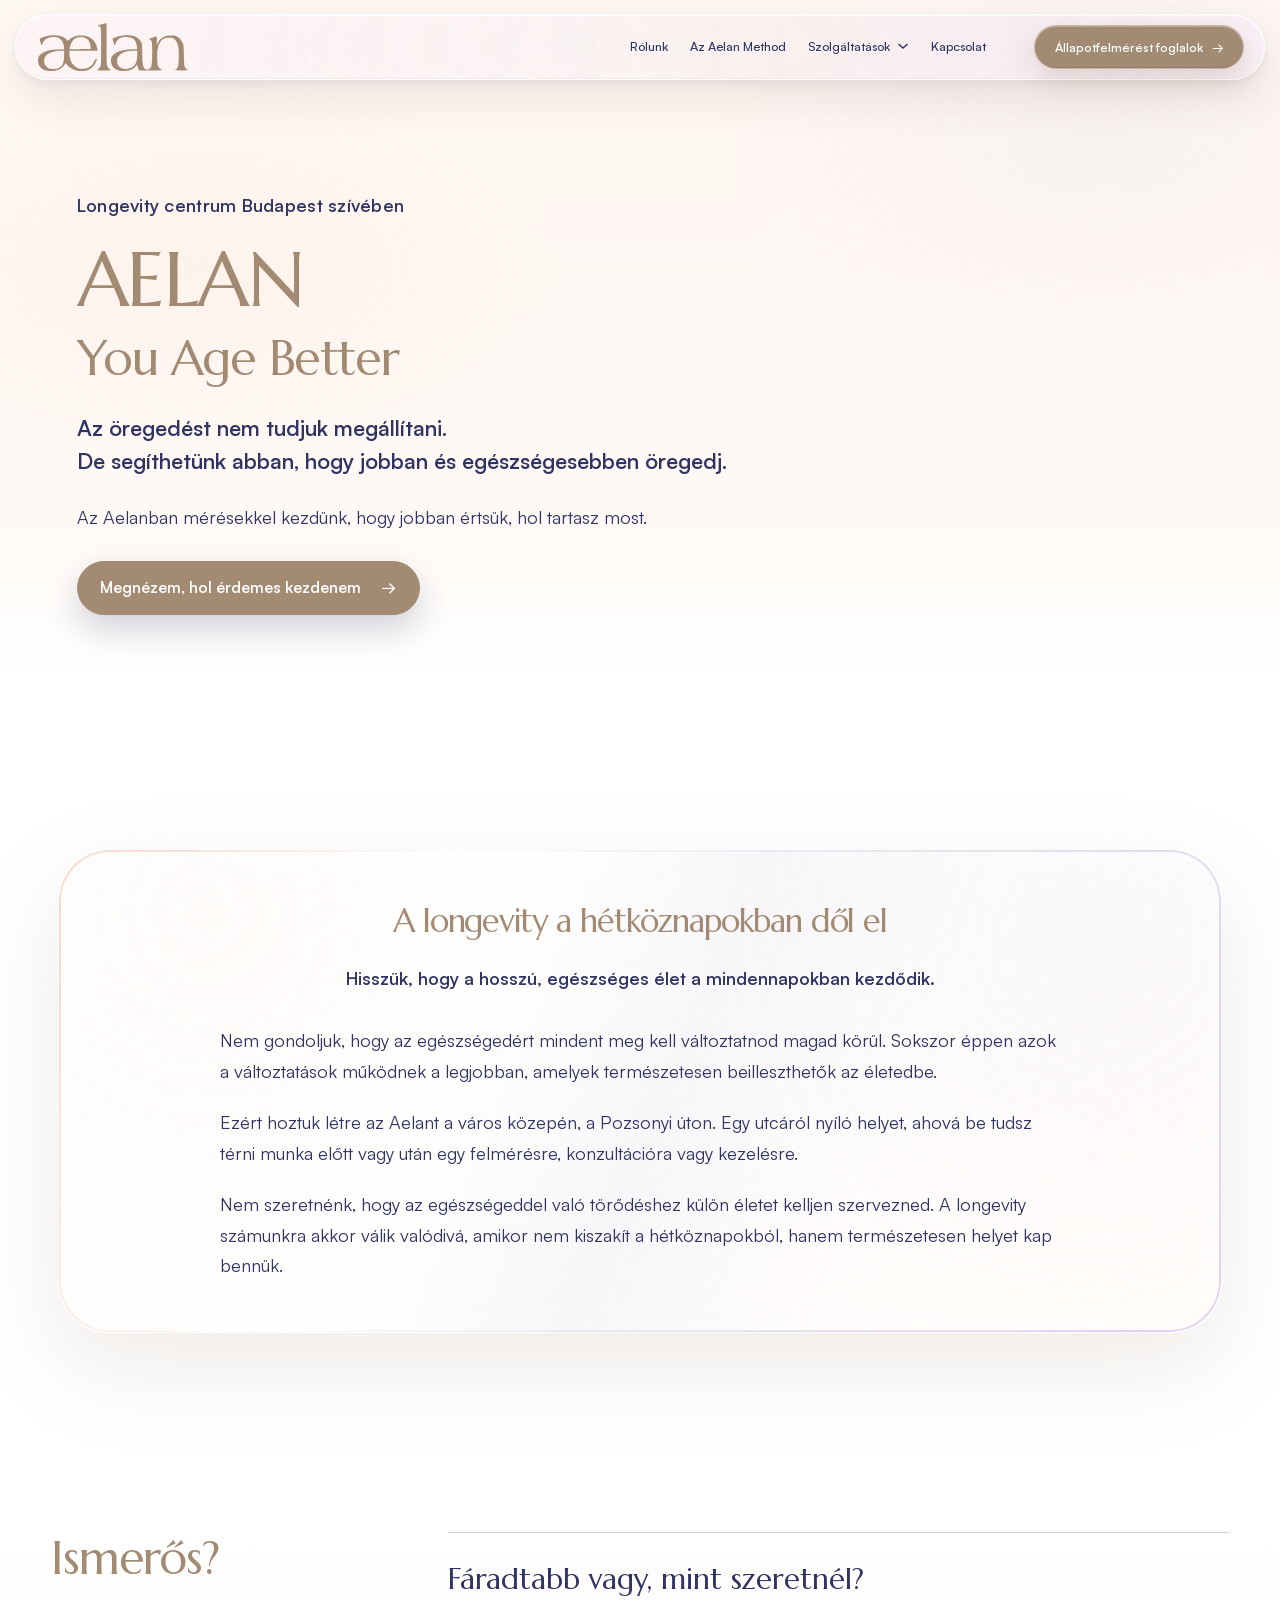
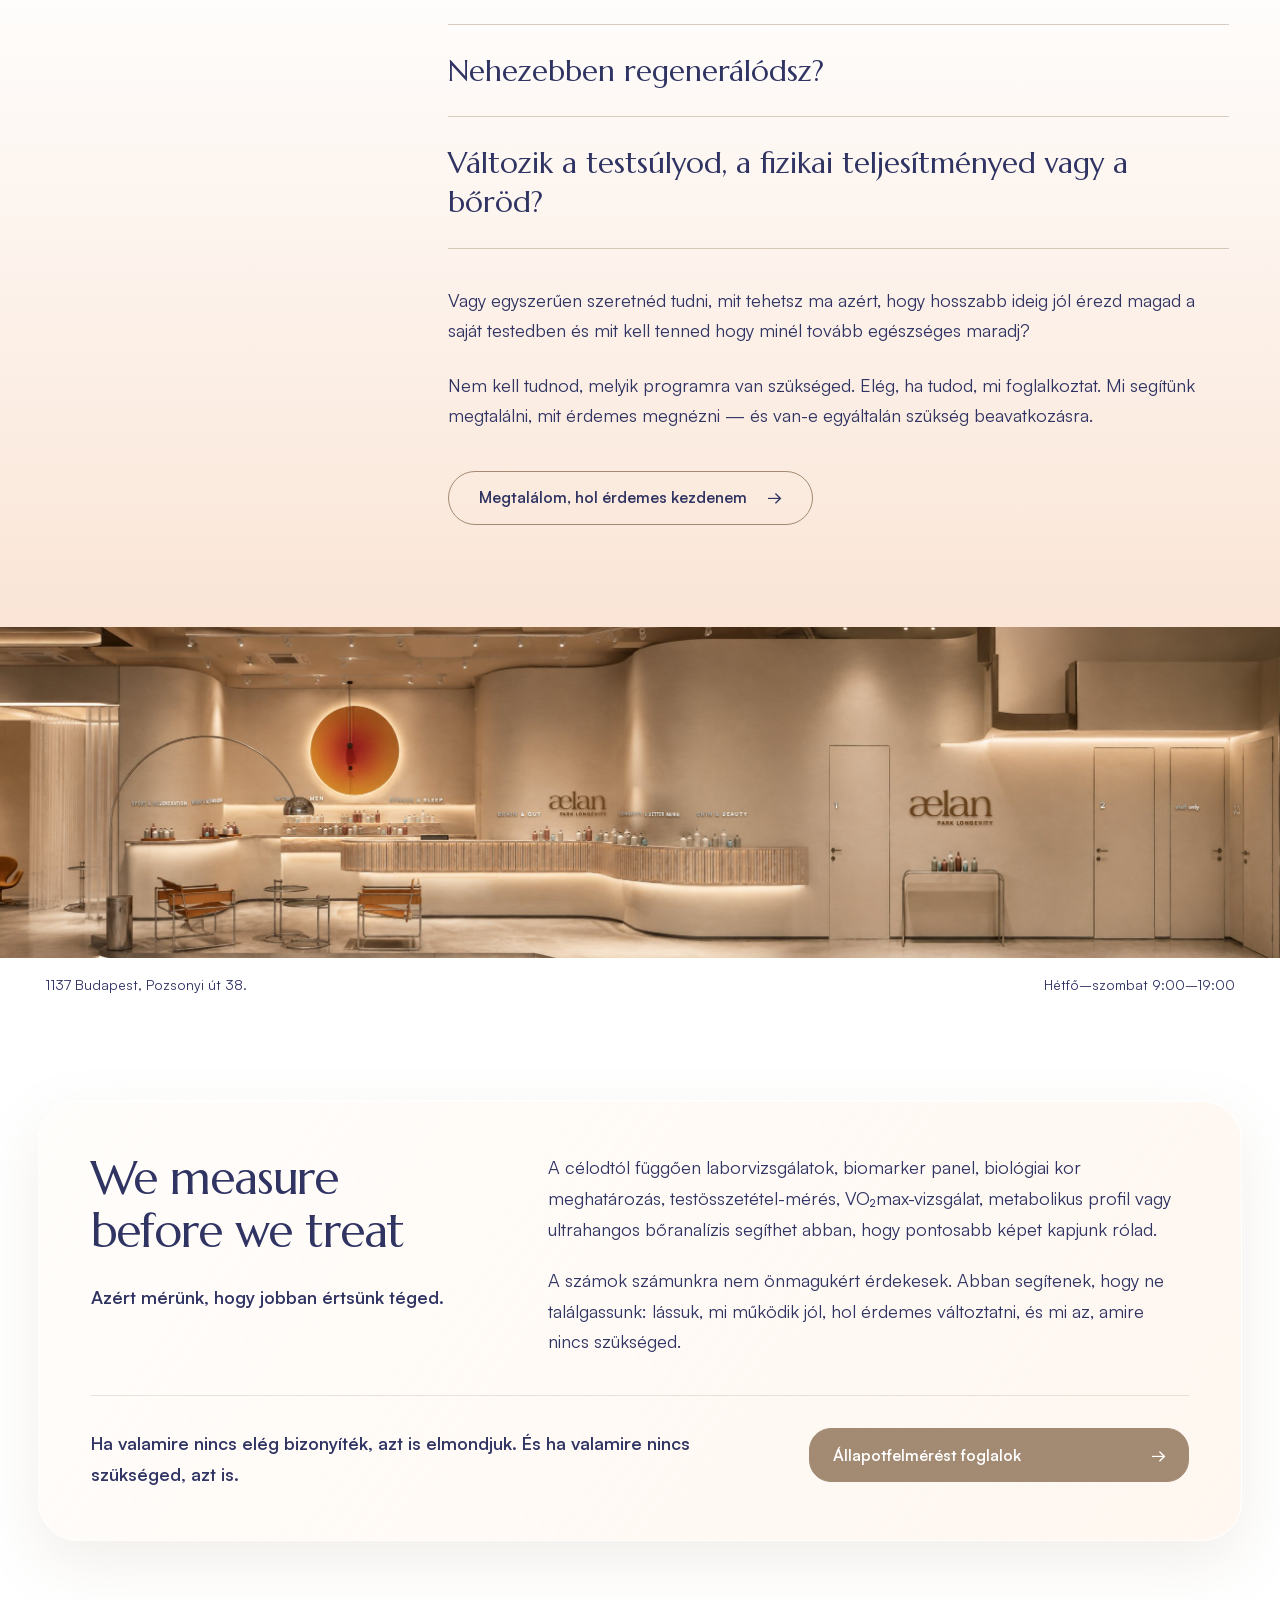
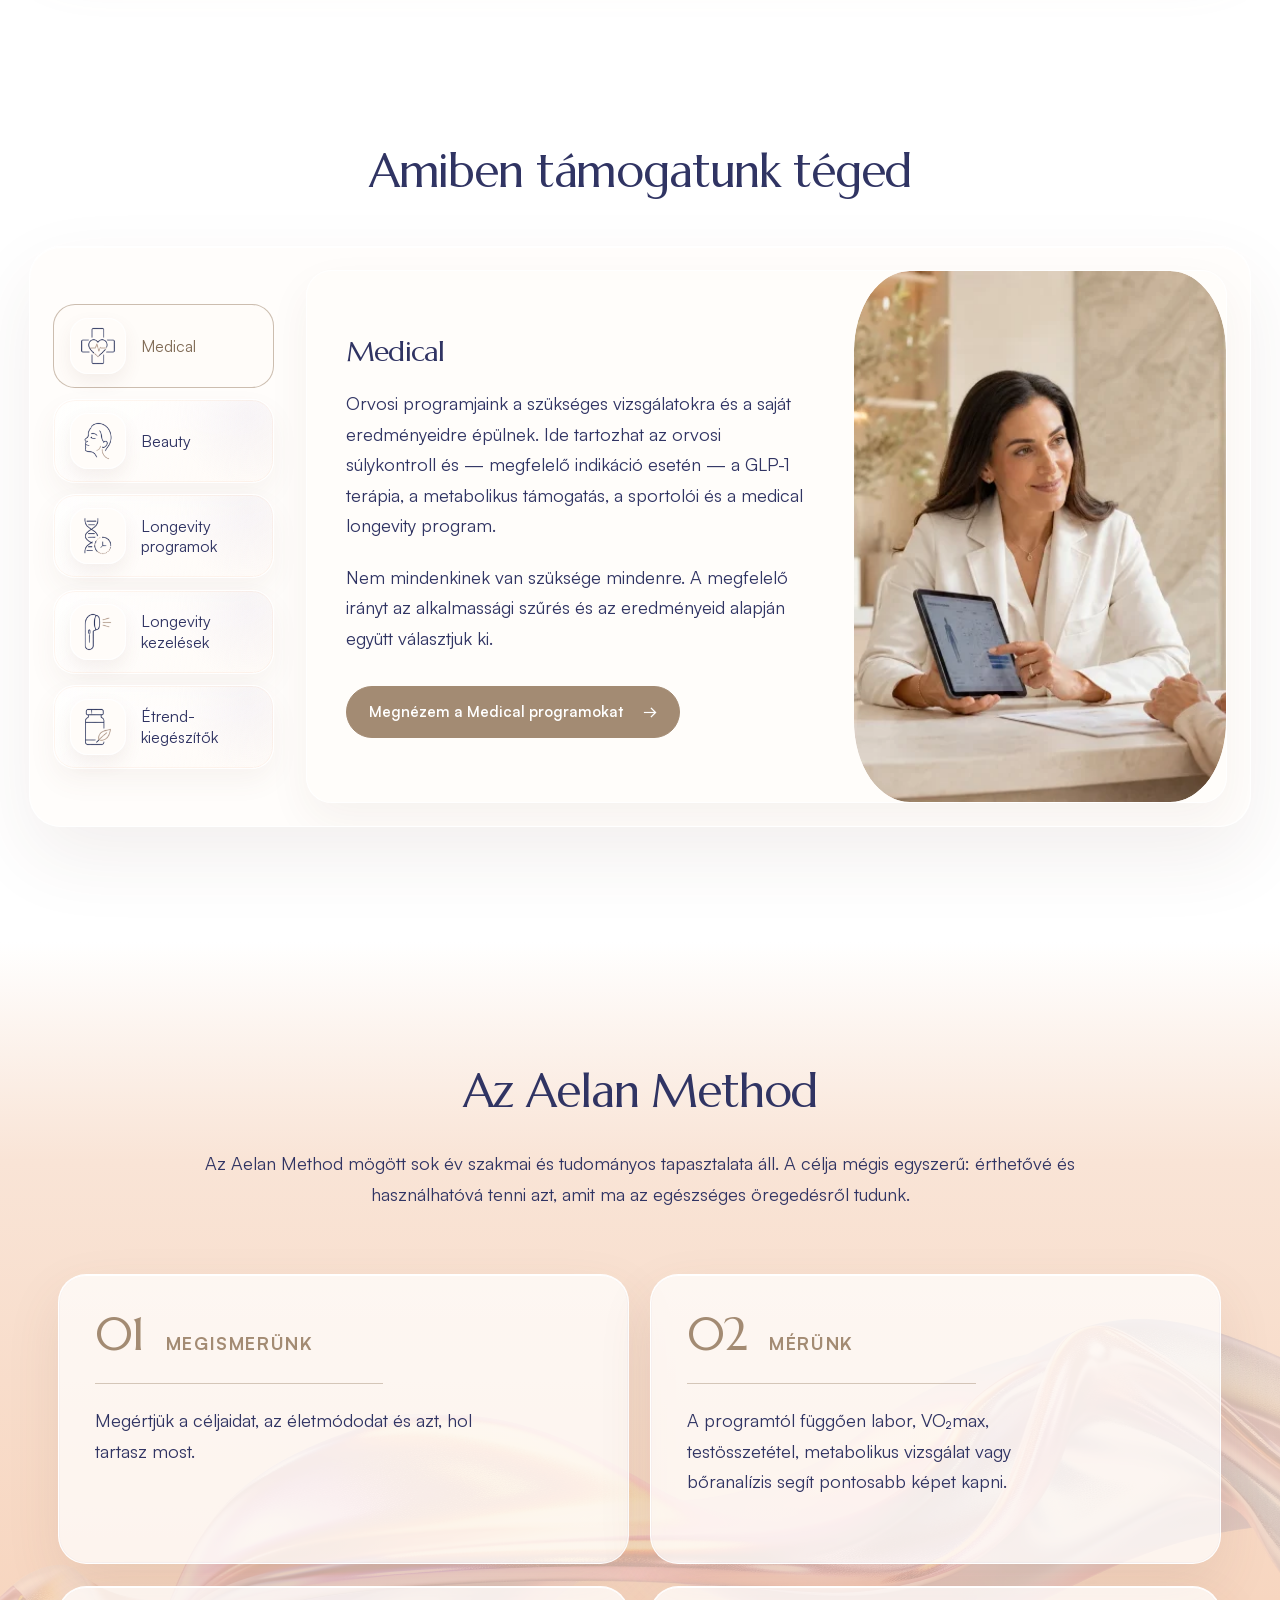
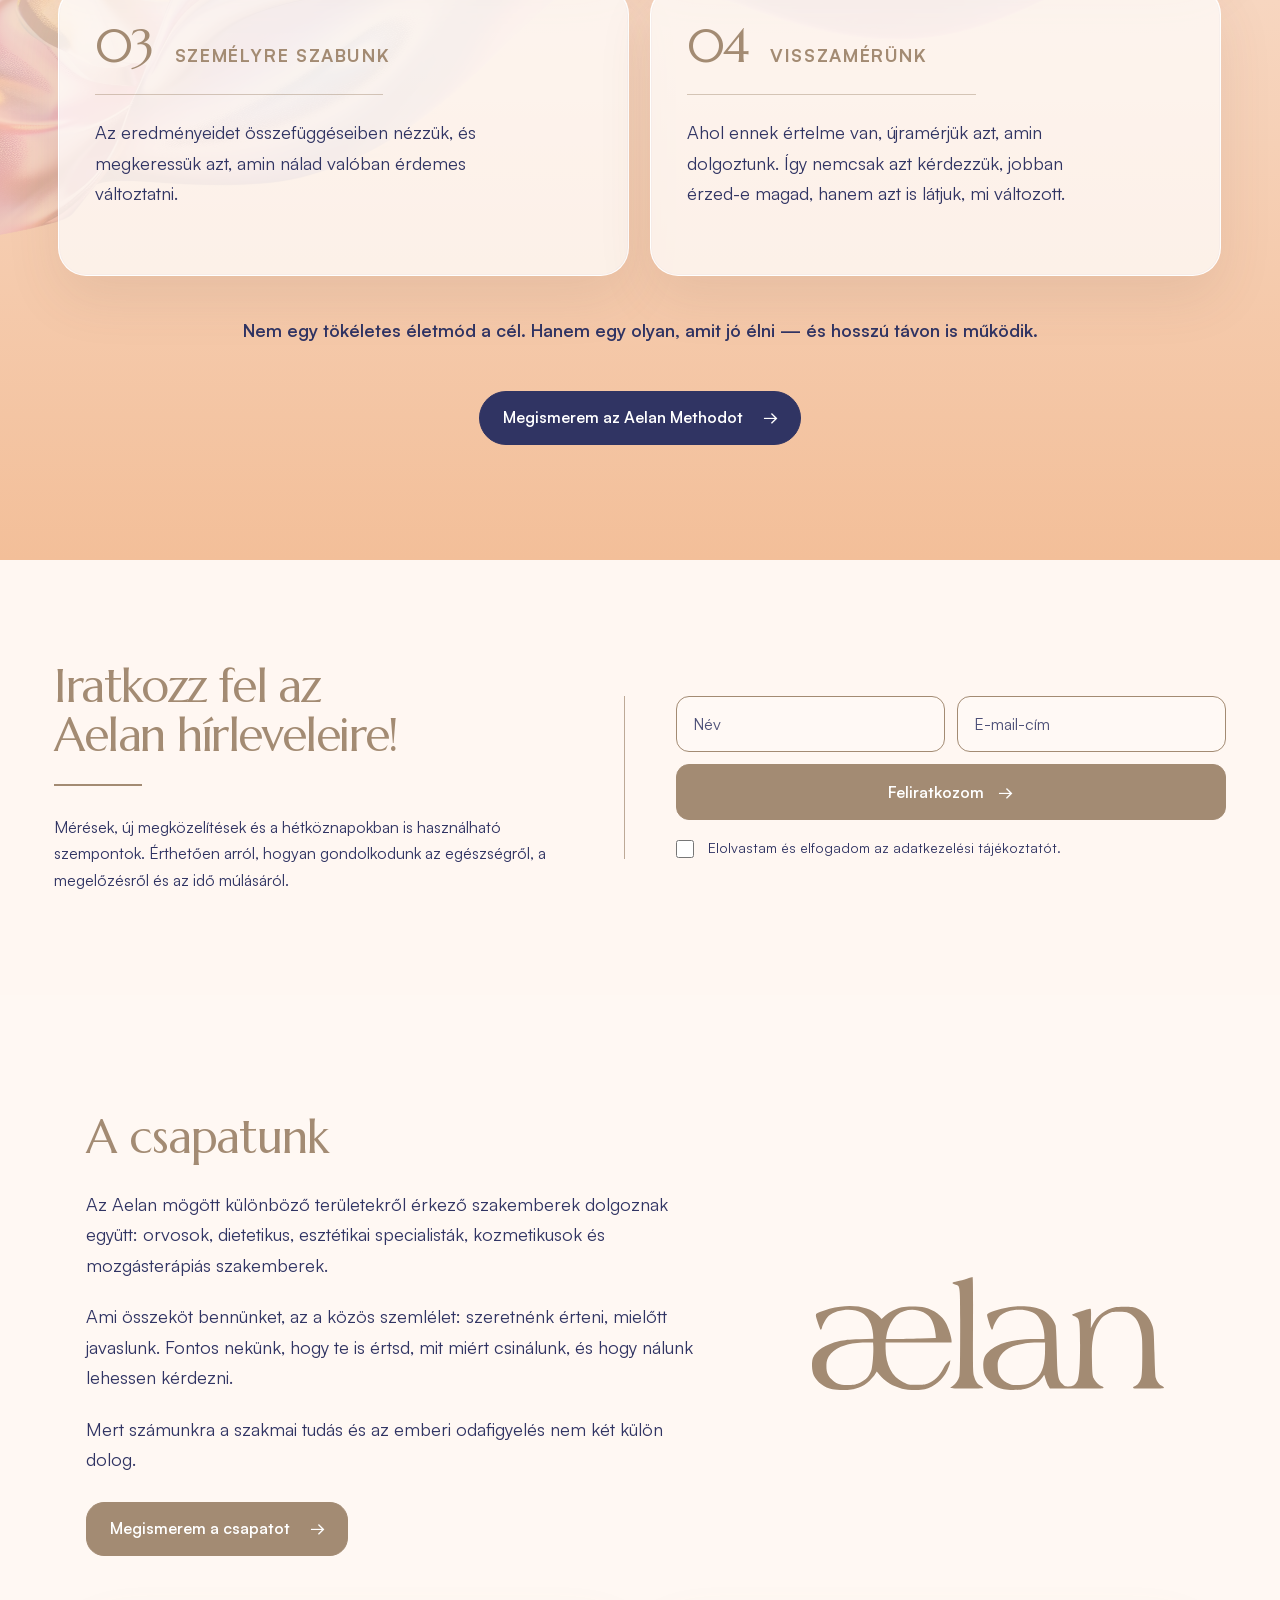
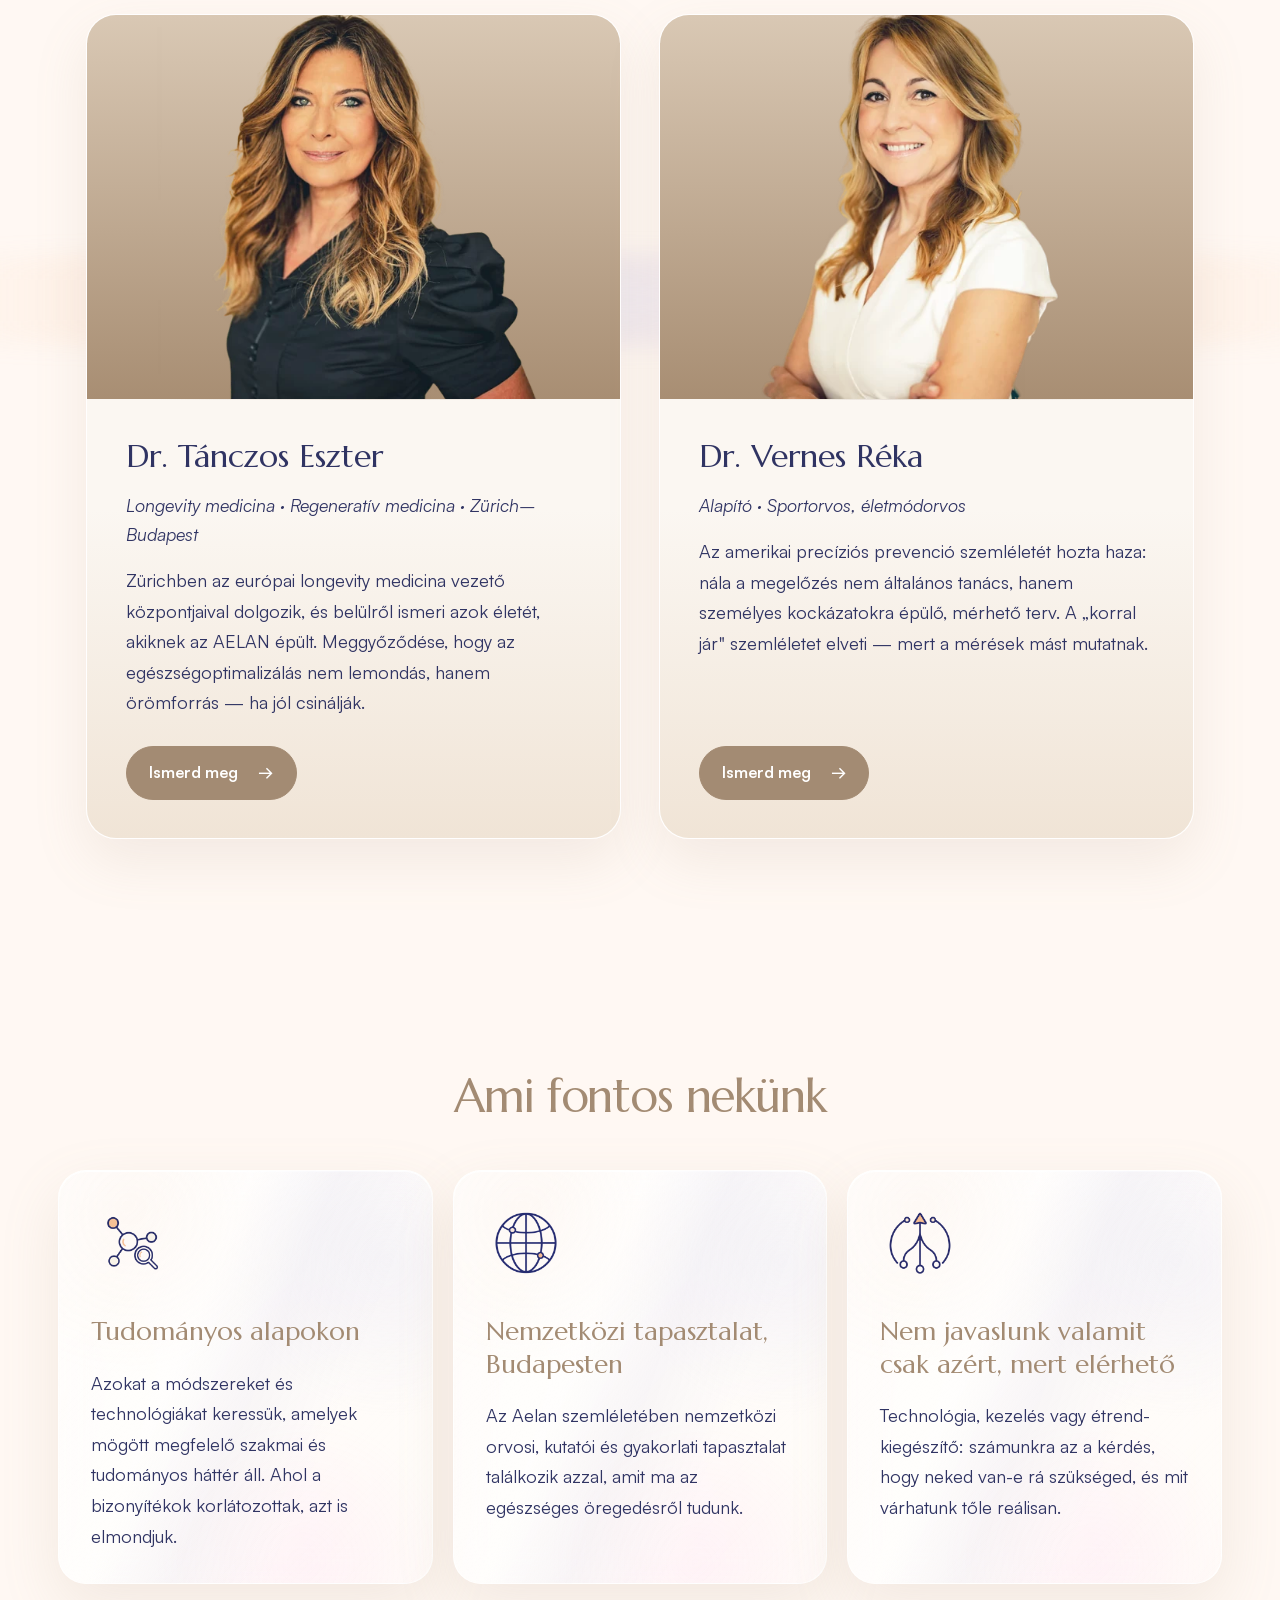
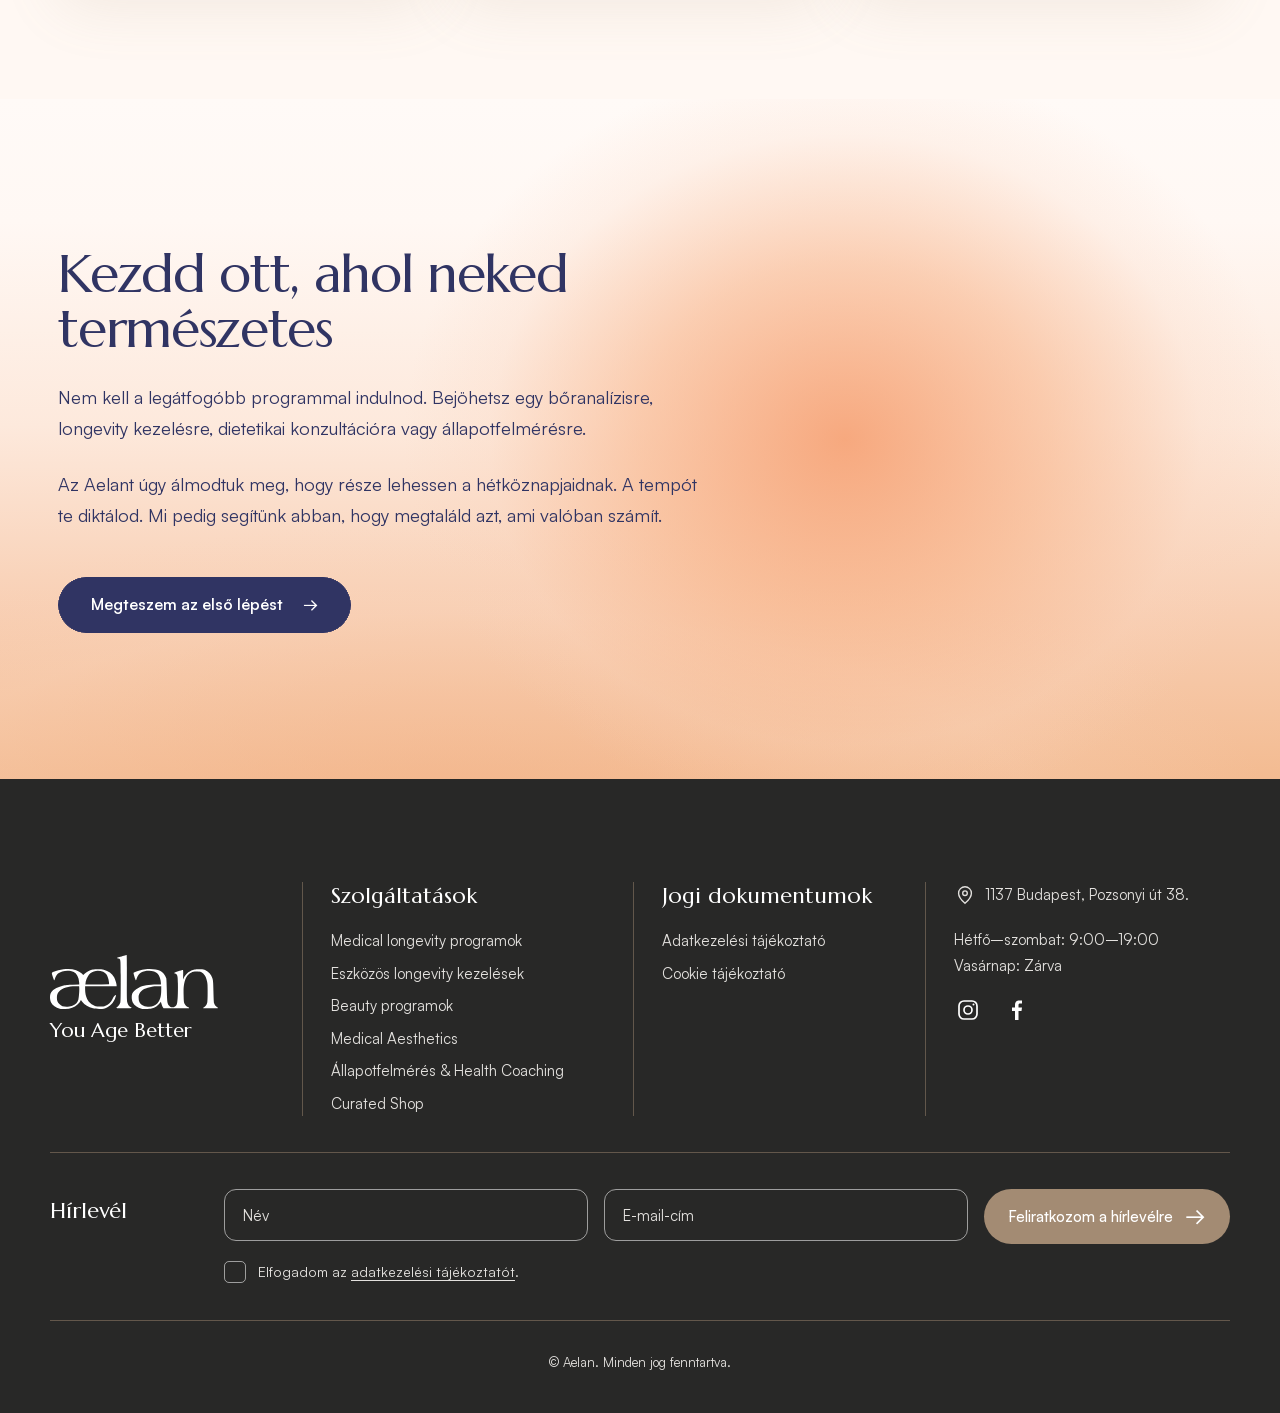
==== snapshot/index.html @ 11adf60e "Refresh Aelan footer with charcoal layout and peach link states" ====
<!doctype html>
<html lang="hu">
<head>
    <meta charset="UTF-8">
    <meta name="viewport" content="width=device-width, initial-scale=1">
    <meta name="viewport" content="width=device-width, initial-scale=1" />
<link rel='preload' href='/snapshot/wp-content/themes/aelan/assets/fonts/Satoshi-Variable.woff2' as='font' type='font/woff2' crossorigin='anonymous' />
<link rel='preload' href='/snapshot/wp-content/themes/aelan/assets/fonts/Marcellus-Regular.woff2' as='font' type='font/woff2' crossorigin='anonymous' />
<meta name='robots' content='noindex, follow' />

	<!-- This site is optimized with the Yoast SEO plugin v28.2 - https://yoast.com/product/yoast-seo-wordpress/ -->
	<link rel="canonical" href="/snapshot/" />
	<meta property="og:locale" content="hu_HU" />
	<meta property="og:type" content="website" />
	<meta property="og:title" content="Főoldal – Elementor összehasonlítás - Aelan Health" />
	<meta property="og:url" content="/snapshot/" />
	<meta property="og:site_name" content="Aelan Health" />
	<meta property="article:modified_time" content="2026-09-16T20:24:29+00:00" />
	<meta name="twitter:card" content="summary_large_image" />
	<script type="application/ld+json" class="yoast-schema-graph">{"@context":"https:\/\/schema.org","@graph":[{"@type":"WebPage","@id":"/snapshot\/","url":"/snapshot\/","name":"Főoldal – Elementor összehasonlítás - Aelan Health","isPartOf":{"@id":"/snapshot\/#website"},"about":{"@id":"/snapshot\/#organization"},"datePublished":"2026-09-02T10:46:54+00:00","dateModified":"2026-09-16T20:24:29+00:00","breadcrumb":{"@id":"/snapshot\/#breadcrumb"},"inLanguage":"hu","potentialAction":[{"@type":"ReadAction","target":["/snapshot\/"]}]},{"@type":"BreadcrumbList","@id":"/snapshot\/#breadcrumb","itemListElement":[{"@type":"ListItem","position":1,"name":"Home"}]},{"@type":"WebSite","@id":"/snapshot\/#website","url":"/snapshot\/","name":"Aelan Health","description":"Személyre szabott wellbeing és longevity","publisher":{"@id":"/snapshot\/#organization"},"potentialAction":[{"@type":"SearchAction","target":{"@type":"EntryPoint","urlTemplate":"/snapshot\/?s={search_term_string}"},"query-input":{"@type":"PropertyValueSpecification","valueRequired":true,"valueName":"search_term_string"}}],"inLanguage":"hu"},{"@type":"Organization","@id":"/snapshot\/#organization","name":"Aelan Health","url":"/snapshot\/","logo":{"@type":"ImageObject","inLanguage":"hu","@id":"/snapshot\/#\/schema\/logo\/image\/","url":"/snapshot\/wp-content\/uploads\/2026\/08\/aelan-logo-source.png","contentUrl":"/snapshot\/wp-content\/uploads\/2026\/08\/aelan-logo-source.png","width":512,"height":164,"caption":"Aelan Health"},"image":{"@id":"/snapshot\/#\/schema\/logo\/image\/"}}]}</script>
	<!-- / Yoast SEO plugin. -->


<title>Főoldal – Elementor összehasonlítás - Aelan Health</title>




<style id="wp-img-auto-sizes-contain-inline-css">
img:is([sizes=auto i],[sizes^="auto," i]){contain-intrinsic-size:3000px 1500px}
/*# sourceURL=wp-img-auto-sizes-contain-inline-css */
</style>
<style id="wp-emoji-styles-inline-css">

	img.wp-smiley, img.emoji {
		display: inline !important;
		border: none !important;
		box-shadow: none !important;
		height: 1em !important;
		width: 1em !important;
		margin: 0 0.07em !important;
		vertical-align: -0.1em !important;
		background: none !important;
		padding: 0 !important;
	}
/*# sourceURL=wp-emoji-styles-inline-css */
</style>
<style id="wp-block-library-inline-css">
:root{--wp-block-synced-color:#7a00df;--wp-block-synced-color--rgb:122,0,223;--wp-bound-block-color:var(--wp-block-synced-color);--wp-editor-canvas-background:#ddd;--wp-admin-theme-color:#007cba;--wp-admin-theme-color--rgb:0,124,186;--wp-admin-theme-color-darker-10:#006ba1;--wp-admin-theme-color-darker-10--rgb:0,107,160.5;--wp-admin-theme-color-darker-20:#005a87;--wp-admin-theme-color-darker-20--rgb:0,90,135;--wp-admin-border-width-focus:2px}@media (min-resolution:192dpi){:root{--wp-admin-border-width-focus:1.5px}}.wp-element-button{cursor:pointer}:root .has-very-light-gray-background-color{background-color:#eee}:root .has-very-dark-gray-background-color{background-color:#313131}:root .has-very-light-gray-color{color:#eee}:root .has-very-dark-gray-color{color:#313131}:root .has-vivid-green-cyan-to-vivid-cyan-blue-gradient-background{background:linear-gradient(135deg,#00d084,#0693e3)}:root .has-purple-crush-gradient-background{background:linear-gradient(135deg,#34e2e4,#4721fb 50%,#ab1dfe)}:root .has-hazy-dawn-gradient-background{background:linear-gradient(135deg,#faaca8,#dad0ec)}:root .has-subdued-olive-gradient-background{background:linear-gradient(135deg,#fafae1,#67a671)}:root .has-atomic-cream-gradient-background{background:linear-gradient(135deg,#fdd79a,#004a59)}:root .has-nightshade-gradient-background{background:linear-gradient(135deg,#330968,#31cdcf)}:root .has-midnight-gradient-background{background:linear-gradient(135deg,#020381,#2874fc)}:root{--wp--preset--font-size--normal:16px;--wp--preset--font-size--huge:42px}.has-regular-font-size{font-size:1em}.has-larger-font-size{font-size:2.625em}.has-normal-font-size{font-size:var(--wp--preset--font-size--normal)}.has-huge-font-size{font-size:var(--wp--preset--font-size--huge)}:root .has-text-align-center{text-align:center}:root .has-text-align-left{text-align:left}:root .has-text-align-right{text-align:right}.has-fit-text{white-space:nowrap!important}#end-resizable-editor-section{display:none}.aligncenter{clear:both}.items-justified-left{justify-content:flex-start}.items-justified-center{justify-content:center}.items-justified-right{justify-content:flex-end}.items-justified-space-between{justify-content:space-between}.screen-reader-text{word-wrap:normal!important;border:0;clip-path:inset(50%);height:1px;margin:-1px;overflow:hidden;padding:0;position:absolute;width:1px;word-break:normal!important}.screen-reader-text:focus{background-color:#ddd;clip-path:none;color:#444;display:block;font-size:1em;height:auto;left:5px;line-height:normal;padding:15px 23px 14px;text-decoration:none;top:5px;width:auto;z-index:100000}html :where(.has-border-color){border-style:solid}html :where([style^=border-color],[style*=";border-color"],[style*="; border-color"]){border-style:solid}html :where([style^=border-top-color],[style*=";border-top-color"],[style*="; border-top-color"]){border-top-style:solid}html :where([style^=border-right-color],[style*=";border-right-color"],[style*="; border-right-color"]){border-right-style:solid}html :where([style^=border-bottom-color],[style*=";border-bottom-color"],[style*="; border-bottom-color"]){border-bottom-style:solid}html :where([style^=border-left-color],[style*=";border-left-color"],[style*="; border-left-color"]){border-left-style:solid}html :where([style^=border-width],[style*=";border-width"],[style*="; border-width"]){border-style:solid}html :where([style^=border-top-width],[style*=";border-top-width"],[style*="; border-top-width"]){border-top-style:solid}html :where([style^=border-right-width],[style*=";border-right-width"],[style*="; border-right-width"]){border-right-style:solid}html :where([style^=border-bottom-width],[style*=";border-bottom-width"],[style*="; border-bottom-width"]){border-bottom-style:solid}html :where([style^=border-left-width],[style*=";border-left-width"],[style*="; border-left-width"]){border-left-style:solid}html :where(img[class*=wp-image-]){height:auto;max-width:100%}:where(figure){margin:0 0 1em}html :where(.is-position-sticky){--wp-admin--admin-bar--position-offset:var(--wp-admin--admin-bar--height,0px)}@media screen and (max-width:600px){html :where(.is-position-sticky){--wp-admin--admin-bar--position-offset:0px}}
/*# sourceURL=/wp-includes/css/dist/block-library/common.min.css */
</style>
<style id="global-styles-inline-css">
:root{--wp--preset--aspect-ratio--square: 1;--wp--preset--aspect-ratio--4-3: 4/3;--wp--preset--aspect-ratio--3-4: 3/4;--wp--preset--aspect-ratio--3-2: 3/2;--wp--preset--aspect-ratio--2-3: 2/3;--wp--preset--aspect-ratio--16-9: 16/9;--wp--preset--aspect-ratio--9-16: 9/16;--wp--preset--color--black: #000000;--wp--preset--color--cyan-bluish-gray: #abb8c3;--wp--preset--color--white: #FFFFFF;--wp--preset--color--pale-pink: #f78da7;--wp--preset--color--vivid-red: #cf2e2e;--wp--preset--color--luminous-vivid-orange: #ff6900;--wp--preset--color--luminous-vivid-amber: #fcb900;--wp--preset--color--light-green-cyan: #7bdcb5;--wp--preset--color--vivid-green-cyan: #00d084;--wp--preset--color--pale-cyan-blue: #8ed1fc;--wp--preset--color--vivid-cyan-blue: #0693e3;--wp--preset--color--vivid-purple: #9b51e0;--wp--preset--color--navy: #303463;--wp--preset--color--taupe: #A38B73;--wp--preset--color--cream: #FFF8F3;--wp--preset--color--soft-peach: #FFF7F0;--wp--preset--color--warm-white: #FFFCF9;--wp--preset--color--peach: #F3BF99;--wp--preset--color--coral: #F3A377;--wp--preset--color--lavender: #C6C0E0;--wp--preset--color--pink: #FDA3DD;--wp--preset--color--violet: #5309CC;--wp--preset--gradient--vivid-cyan-blue-to-vivid-purple: linear-gradient(135deg,rgb(6,147,227) 0%,rgb(155,81,224) 100%);--wp--preset--gradient--light-green-cyan-to-vivid-green-cyan: linear-gradient(135deg,rgb(122,220,180) 0%,rgb(0,208,130) 100%);--wp--preset--gradient--luminous-vivid-amber-to-luminous-vivid-orange: linear-gradient(135deg,rgb(252,185,0) 0%,rgb(255,105,0) 100%);--wp--preset--gradient--luminous-vivid-orange-to-vivid-red: linear-gradient(135deg,rgb(255,105,0) 0%,rgb(207,46,46) 100%);--wp--preset--gradient--very-light-gray-to-cyan-bluish-gray: linear-gradient(135deg,rgb(238,238,238) 0%,rgb(169,184,195) 100%);--wp--preset--gradient--cool-to-warm-spectrum: linear-gradient(135deg,rgb(74,234,220) 0%,rgb(151,120,209) 20%,rgb(207,42,186) 40%,rgb(238,44,130) 60%,rgb(251,105,98) 80%,rgb(254,248,76) 100%);--wp--preset--gradient--blush-light-purple: linear-gradient(135deg,rgb(255,206,236) 0%,rgb(152,150,240) 100%);--wp--preset--gradient--blush-bordeaux: linear-gradient(135deg,rgb(254,205,165) 0%,rgb(254,45,45) 50%,rgb(107,0,62) 100%);--wp--preset--gradient--luminous-dusk: linear-gradient(135deg,rgb(255,203,112) 0%,rgb(199,81,192) 50%,rgb(65,88,208) 100%);--wp--preset--gradient--pale-ocean: linear-gradient(135deg,rgb(255,245,203) 0%,rgb(182,227,212) 50%,rgb(51,167,181) 100%);--wp--preset--gradient--electric-grass: linear-gradient(135deg,rgb(202,248,128) 0%,rgb(113,206,126) 100%);--wp--preset--gradient--midnight: linear-gradient(135deg,rgb(2,3,129) 0%,rgb(40,116,252) 100%);--wp--preset--gradient--pearl: linear-gradient(135deg, rgba(243,191,153,.42) 0%, rgba(255,255,255,.72) 32%, rgba(198,192,224,.40) 61%, rgba(253,163,221,.24) 100%);--wp--preset--font-size--small: 0.875rem;--wp--preset--font-size--medium: clamp(14px, 0.875rem + ((1vw - 3.2px) * 0.652), 20px);--wp--preset--font-size--large: clamp(22.041px, 1.378rem + ((1vw - 3.2px) * 1.517), 36px);--wp--preset--font-size--x-large: clamp(25.014px, 1.563rem + ((1vw - 3.2px) * 1.846), 42px);--wp--preset--font-size--body: clamp(0.875rem, 0.875rem + ((1vw - 0.2rem) * 0.217), 1rem);--wp--preset--font-size--lead: clamp(1.05rem, 1.4vw, 1.25rem);--wp--preset--font-size--h-3: clamp(1.5rem, 2.4vw, 2.15rem);--wp--preset--font-size--h-2: clamp(2.25rem, 5vw, 4.75rem);--wp--preset--font-size--display: clamp(3rem, 7vw, 7rem);--wp--preset--font-family--satoshi: Satoshi, -apple-system, BlinkMacSystemFont, 'Segoe UI', sans-serif;--wp--preset--font-family--marcellus: Marcellus, Georgia, serif;--wp--preset--spacing--20: 0.44rem;--wp--preset--spacing--30: 0.67rem;--wp--preset--spacing--40: 1rem;--wp--preset--spacing--50: 1.5rem;--wp--preset--spacing--60: 2.25rem;--wp--preset--spacing--70: 3.38rem;--wp--preset--spacing--80: 5.06rem;--wp--preset--spacing--2-xs: 0.5rem;--wp--preset--spacing--xs: 0.75rem;--wp--preset--spacing--sm: 1rem;--wp--preset--spacing--md: 1.5rem;--wp--preset--spacing--lg: clamp(2rem, 4vw, 4rem);--wp--preset--spacing--xl: clamp(4rem, 8vw, 8rem);--wp--preset--shadow--natural: 6px 6px 9px rgba(0, 0, 0, 0.2);--wp--preset--shadow--deep: 12px 12px 50px rgba(0, 0, 0, 0.4);--wp--preset--shadow--sharp: 6px 6px 0px rgba(0, 0, 0, 0.2);--wp--preset--shadow--outlined: 6px 6px 0px -3px rgb(255, 255, 255), 6px 6px rgb(0, 0, 0);--wp--preset--shadow--crisp: 6px 6px 0px rgb(0, 0, 0);--wp--preset--shadow--soft: 0 18px 50px rgba(48,52,99,.10);--wp--preset--shadow--pearl: 0 22px 60px rgba(163,139,115,.14), inset 0 1px 0 rgba(255,255,255,.9);--wp--custom--aelan--radius-small: 16px;--wp--custom--aelan--radius-medium: 28px;--wp--custom--aelan--radius-large: 40px;--wp--custom--aelan--transition: 220ms cubic-bezier(.2,.8,.2,1);}.wp-block-button{--wp--preset--dimension--25: 25%;--wp--preset--dimension--50: 50%;--wp--preset--dimension--75: 75%;--wp--preset--dimension--100: 100%;}:root { --wp--style--global--content-size: 760px;--wp--style--global--wide-size: 1240px; }:where(body) { margin: 0; }.wp-site-blocks { padding-top: var(--wp--style--root--padding-top); padding-bottom: var(--wp--style--root--padding-bottom); }.has-global-padding { padding-right: var(--wp--style--root--padding-right); padding-left: var(--wp--style--root--padding-left); }.has-global-padding > .alignfull { margin-right: calc(var(--wp--style--root--padding-right) * -1); margin-left: calc(var(--wp--style--root--padding-left) * -1); }.has-global-padding :where(:not(.alignfull.is-layout-flow) > .has-global-padding:not(.wp-block-block, .alignfull)) { padding-right: 0; padding-left: 0; }.has-global-padding :where(:not(.alignfull.is-layout-flow) > .has-global-padding:not(.wp-block-block, .alignfull)) > .alignfull { margin-left: 0; margin-right: 0; }.wp-site-blocks > .alignleft { float: left; margin-right: 2em; }.wp-site-blocks > .alignright { float: right; margin-left: 2em; }.wp-site-blocks > .aligncenter { justify-content: center; margin-left: auto; margin-right: auto; }:where(.is-layout-flex){gap: 0.5em;}:where(.is-layout-grid){gap: 0.5em;}.is-layout-flow > .alignleft{float: left;margin-inline-start: 0;margin-inline-end: 2em;}.is-layout-flow > .alignright{float: right;margin-inline-start: 2em;margin-inline-end: 0;}.is-layout-flow > .aligncenter{margin-left: auto !important;margin-right: auto !important;}.is-layout-constrained > .alignleft{float: left;margin-inline-start: 0;margin-inline-end: 2em;}.is-layout-constrained > .alignright{float: right;margin-inline-start: 2em;margin-inline-end: 0;}.is-layout-constrained > .aligncenter{margin-left: auto !important;margin-right: auto !important;}.is-layout-constrained > :where(:not(.alignleft):not(.alignright):not(.alignfull)){max-width: var(--wp--style--global--content-size);margin-left: auto !important;margin-right: auto !important;}.is-layout-constrained > .alignwide{max-width: var(--wp--style--global--wide-size);}body .is-layout-flex{display: flex;}.is-layout-flex{flex-wrap: wrap;align-items: center;}.is-layout-flex > :is(*, div){margin: 0;}body .is-layout-grid{display: grid;}.is-layout-grid > :is(*, div){margin: 0;}body{background-color: #FFF8F3;color: #303463;font-family: var(--wp--preset--font-family--satoshi);font-size: var(--wp--preset--font-size--body);font-weight: 400;line-height: 1.65;--wp--style--root--padding-top: 0px;--wp--style--root--padding-right: clamp(1rem, 3vw, 2.5rem);--wp--style--root--padding-bottom: 0px;--wp--style--root--padding-left: clamp(1rem, 3vw, 2.5rem);}a:where(:not(.wp-element-button)){color: #303463;}:root :where(a:where(:not(.wp-element-button)):hover){color: #5309CC;}h1, h2, h3, h4, h5, h6{color: #A38B73;font-family: var(--wp--preset--font-family--marcellus);font-weight: 400;line-height: 1.05;}:root :where(.wp-element-button, .wp-block-button__link){background-color: #303463;border-radius: 999px;border-width: 0;color: #FFFFFF;font-family: var(--wp--preset--font-family--satoshi);font-size: clamp(0.875rem, 0.875rem + ((1vw - 0.2rem) * 0.043), 0.9rem);font-style: inherit;font-weight: 600;letter-spacing: inherit;line-height: inherit;padding-top: 0.85rem;padding-right: 1.5rem;padding-bottom: 0.85rem;padding-left: 1.5rem;text-decoration: none;text-transform: inherit;}.has-black-color{color: var(--wp--preset--color--black) !important;}.has-cyan-bluish-gray-color{color: var(--wp--preset--color--cyan-bluish-gray) !important;}.has-white-color{color: var(--wp--preset--color--white) !important;}.has-pale-pink-color{color: var(--wp--preset--color--pale-pink) !important;}.has-vivid-red-color{color: var(--wp--preset--color--vivid-red) !important;}.has-luminous-vivid-orange-color{color: var(--wp--preset--color--luminous-vivid-orange) !important;}.has-luminous-vivid-amber-color{color: var(--wp--preset--color--luminous-vivid-amber) !important;}.has-light-green-cyan-color{color: var(--wp--preset--color--light-green-cyan) !important;}.has-vivid-green-cyan-color{color: var(--wp--preset--color--vivid-green-cyan) !important;}.has-pale-cyan-blue-color{color: var(--wp--preset--color--pale-cyan-blue) !important;}.has-vivid-cyan-blue-color{color: var(--wp--preset--color--vivid-cyan-blue) !important;}.has-vivid-purple-color{color: var(--wp--preset--color--vivid-purple) !important;}.has-navy-color{color: var(--wp--preset--color--navy) !important;}.has-taupe-color{color: var(--wp--preset--color--taupe) !important;}.has-cream-color{color: var(--wp--preset--color--cream) !important;}.has-soft-peach-color{color: var(--wp--preset--color--soft-peach) !important;}.has-warm-white-color{color: var(--wp--preset--color--warm-white) !important;}.has-peach-color{color: var(--wp--preset--color--peach) !important;}.has-coral-color{color: var(--wp--preset--color--coral) !important;}.has-lavender-color{color: var(--wp--preset--color--lavender) !important;}.has-pink-color{color: var(--wp--preset--color--pink) !important;}.has-violet-color{color: var(--wp--preset--color--violet) !important;}.has-black-background-color{background-color: var(--wp--preset--color--black) !important;}.has-cyan-bluish-gray-background-color{background-color: var(--wp--preset--color--cyan-bluish-gray) !important;}.has-white-background-color{background-color: var(--wp--preset--color--white) !important;}.has-pale-pink-background-color{background-color: var(--wp--preset--color--pale-pink) !important;}.has-vivid-red-background-color{background-color: var(--wp--preset--color--vivid-red) !important;}.has-luminous-vivid-orange-background-color{background-color: var(--wp--preset--color--luminous-vivid-orange) !important;}.has-luminous-vivid-amber-background-color{background-color: var(--wp--preset--color--luminous-vivid-amber) !important;}.has-light-green-cyan-background-color{background-color: var(--wp--preset--color--light-green-cyan) !important;}.has-vivid-green-cyan-background-color{background-color: var(--wp--preset--color--vivid-green-cyan) !important;}.has-pale-cyan-blue-background-color{background-color: var(--wp--preset--color--pale-cyan-blue) !important;}.has-vivid-cyan-blue-background-color{background-color: var(--wp--preset--color--vivid-cyan-blue) !important;}.has-vivid-purple-background-color{background-color: var(--wp--preset--color--vivid-purple) !important;}.has-navy-background-color{background-color: var(--wp--preset--color--navy) !important;}.has-taupe-background-color{background-color: var(--wp--preset--color--taupe) !important;}.has-cream-background-color{background-color: var(--wp--preset--color--cream) !important;}.has-soft-peach-background-color{background-color: var(--wp--preset--color--soft-peach) !important;}.has-warm-white-background-color{background-color: var(--wp--preset--color--warm-white) !important;}.has-peach-background-color{background-color: var(--wp--preset--color--peach) !important;}.has-coral-background-color{background-color: var(--wp--preset--color--coral) !important;}.has-lavender-background-color{background-color: var(--wp--preset--color--lavender) !important;}.has-pink-background-color{background-color: var(--wp--preset--color--pink) !important;}.has-violet-background-color{background-color: var(--wp--preset--color--violet) !important;}.has-black-border-color{border-color: var(--wp--preset--color--black) !important;}.has-cyan-bluish-gray-border-color{border-color: var(--wp--preset--color--cyan-bluish-gray) !important;}.has-white-border-color{border-color: var(--wp--preset--color--white) !important;}.has-pale-pink-border-color{border-color: var(--wp--preset--color--pale-pink) !important;}.has-vivid-red-border-color{border-color: var(--wp--preset--color--vivid-red) !important;}.has-luminous-vivid-orange-border-color{border-color: var(--wp--preset--color--luminous-vivid-orange) !important;}.has-luminous-vivid-amber-border-color{border-color: var(--wp--preset--color--luminous-vivid-amber) !important;}.has-light-green-cyan-border-color{border-color: var(--wp--preset--color--light-green-cyan) !important;}.has-vivid-green-cyan-border-color{border-color: var(--wp--preset--color--vivid-green-cyan) !important;}.has-pale-cyan-blue-border-color{border-color: var(--wp--preset--color--pale-cyan-blue) !important;}.has-vivid-cyan-blue-border-color{border-color: var(--wp--preset--color--vivid-cyan-blue) !important;}.has-vivid-purple-border-color{border-color: var(--wp--preset--color--vivid-purple) !important;}.has-navy-border-color{border-color: var(--wp--preset--color--navy) !important;}.has-taupe-border-color{border-color: var(--wp--preset--color--taupe) !important;}.has-cream-border-color{border-color: var(--wp--preset--color--cream) !important;}.has-soft-peach-border-color{border-color: var(--wp--preset--color--soft-peach) !important;}.has-warm-white-border-color{border-color: var(--wp--preset--color--warm-white) !important;}.has-peach-border-color{border-color: var(--wp--preset--color--peach) !important;}.has-coral-border-color{border-color: var(--wp--preset--color--coral) !important;}.has-lavender-border-color{border-color: var(--wp--preset--color--lavender) !important;}.has-pink-border-color{border-color: var(--wp--preset--color--pink) !important;}.has-violet-border-color{border-color: var(--wp--preset--color--violet) !important;}.has-vivid-cyan-blue-to-vivid-purple-gradient-background{background: var(--wp--preset--gradient--vivid-cyan-blue-to-vivid-purple) !important;}.has-light-green-cyan-to-vivid-green-cyan-gradient-background{background: var(--wp--preset--gradient--light-green-cyan-to-vivid-green-cyan) !important;}.has-luminous-vivid-amber-to-luminous-vivid-orange-gradient-background{background: var(--wp--preset--gradient--luminous-vivid-amber-to-luminous-vivid-orange) !important;}.has-luminous-vivid-orange-to-vivid-red-gradient-background{background: var(--wp--preset--gradient--luminous-vivid-orange-to-vivid-red) !important;}.has-very-light-gray-to-cyan-bluish-gray-gradient-background{background: var(--wp--preset--gradient--very-light-gray-to-cyan-bluish-gray) !important;}.has-cool-to-warm-spectrum-gradient-background{background: var(--wp--preset--gradient--cool-to-warm-spectrum) !important;}.has-blush-light-purple-gradient-background{background: var(--wp--preset--gradient--blush-light-purple) !important;}.has-blush-bordeaux-gradient-background{background: var(--wp--preset--gradient--blush-bordeaux) !important;}.has-luminous-dusk-gradient-background{background: var(--wp--preset--gradient--luminous-dusk) !important;}.has-pale-ocean-gradient-background{background: var(--wp--preset--gradient--pale-ocean) !important;}.has-electric-grass-gradient-background{background: var(--wp--preset--gradient--electric-grass) !important;}.has-midnight-gradient-background{background: var(--wp--preset--gradient--midnight) !important;}.has-pearl-gradient-background{background: var(--wp--preset--gradient--pearl) !important;}.has-small-font-size{font-size: var(--wp--preset--font-size--small) !important;}.has-medium-font-size{font-size: var(--wp--preset--font-size--medium) !important;}.has-large-font-size{font-size: var(--wp--preset--font-size--large) !important;}.has-x-large-font-size{font-size: var(--wp--preset--font-size--x-large) !important;}.has-body-font-size{font-size: var(--wp--preset--font-size--body) !important;}.has-lead-font-size{font-size: var(--wp--preset--font-size--lead) !important;}.has-h-3-font-size{font-size: var(--wp--preset--font-size--h-3) !important;}.has-h-2-font-size{font-size: var(--wp--preset--font-size--h-2) !important;}.has-display-font-size{font-size: var(--wp--preset--font-size--display) !important;}.has-satoshi-font-family{font-family: var(--wp--preset--font-family--satoshi) !important;}.has-marcellus-font-family{font-family: var(--wp--preset--font-family--marcellus) !important;}
/*# sourceURL=global-styles-inline-css */
</style>
<style id="wp-block-template-skip-link-inline-css">
/*! This file is auto-generated */
.skip-link.screen-reader-text{border:0;clip-path:inset(50%);height:1px;margin:-1px;overflow:hidden;padding:0;position:absolute!important;width:1px;word-wrap:normal!important;word-break:normal!important}.skip-link.screen-reader-text:focus{background-color:#eee;clip-path:none;color:#444;display:block;font-size:1em;height:auto;left:5px;line-height:normal;padding:15px 23px 14px;text-decoration:none;top:5px;width:auto;z-index:100000}
/*# sourceURL=/wp-includes/css/wp-block-template-skip-link.min.css */
</style>
<link rel='stylesheet' id='aelan-elementor-shell-css' href='/snapshot/wp-content/plugins/aelan-elementor/assets/shell.css?ver=0.3.33' media='all' />
<link rel='stylesheet' id='aelan-elementor-blocks-css' href='/snapshot/wp-content/plugins/aelan-elementor/assets/blocks.css?ver=0.3.33' media='all' />
<link rel='stylesheet' id='aelan-elementor-layout-css' href='/snapshot/wp-content/plugins/aelan-elementor/assets/elementor.css?ver=0.3.33' media='all' />
<link rel='stylesheet' id='elementor-frontend-css' href='/snapshot/wp-content/plugins/elementor/assets/css/frontend.min.css?ver=4.2.4' media='all' />
<style id="elementor-frontend-inline-css">
.e-heading-base a, .e-paragraph-base a { all: unset; cursor: pointer; }form[data-element_type="e-form"].form-state-success [data-element_type="e-form-success-message"],form[data-element_type="e-form"].form-state-error [data-element_type="e-form-error-message"]{ display: block; }
.e-form-textarea-base:not([data-resizable]) { resize: none; } .e-form-submit-button-base { cursor: pointer; box-sizing: border-box; }
/*# sourceURL=elementor-frontend-inline-css */
</style>
<link rel='stylesheet' id='elementor-post-101-css' href='/snapshot/wp-content/uploads/elementor/css/post-101.css?ver=1791811818' media='all' />
<link rel='stylesheet' id='aelan-elementor-editorial-css' href='/snapshot/wp-content/plugins/aelan-elementor/assets/editorial.css?ver=0.3.45' media='all' />
<link rel='stylesheet' id='elementor-post-102-css' href='/snapshot/wp-content/uploads/elementor/css/post-102.css?ver=1791813032' media='all' />
<link rel='stylesheet' id='base-desktop-css' href='/snapshot/wp-content/uploads/elementor/css/base-desktop.css?ver=6acce0eab7635' media='all' />
<link rel='stylesheet' id='base-mobile-css' href='/snapshot/wp-content/uploads/elementor/css/base-mobile.css?ver=6acce0eab7635' media='(max-width:767px)' />
<link rel='stylesheet' id='elementor-post-103-css' href='/snapshot/wp-content/uploads/elementor/css/post-103.css?ver=1791812965' media='all' />
<link rel='stylesheet' id='elementor-post-104-css' href='/snapshot/wp-content/uploads/elementor/css/post-104.css?ver=1791813032' media='all' />


<link rel="https://api.w.org/" href="/snapshot/wp-json/" /><link rel="EditURI" type="application/rsd+xml" title="RSD" href="/snapshot/xmlrpc.php?rsd" />
<meta name="generator" content="WordPress 7.1.1" />
<link rel='shortlink' href='/snapshot/' />
<meta name="generator" content="Elementor 4.2.4; features: e_font_icon_svg, additional_custom_breakpoints; settings: css_print_method-external, google_font-enabled, font_display-swap">
			<style>
				.e-con.e-parent:nth-of-type(n+4):not(.e-lazyloaded):not(.e-no-lazyload),
				.e-con.e-parent:nth-of-type(n+4):not(.e-lazyloaded):not(.e-no-lazyload) * {
					background-image: none !important;
				}
				@media screen and (max-height: 1024px) {
					.e-con.e-parent:nth-of-type(n+3):not(.e-lazyloaded):not(.e-no-lazyload),
					.e-con.e-parent:nth-of-type(n+3):not(.e-lazyloaded):not(.e-no-lazyload) * {
						background-image: none !important;
					}
				}
				@media screen and (max-height: 640px) {
					.e-con.e-parent:nth-of-type(n+2):not(.e-lazyloaded):not(.e-no-lazyload),
					.e-con.e-parent:nth-of-type(n+2):not(.e-lazyloaded):not(.e-no-lazyload) * {
						background-image: none !important;
					}
				}
			</style>
			<style class="wp-fonts-local">
@font-face{font-family:Satoshi;font-style:normal;font-weight:300 900;font-display:swap;src:url('/snapshot/wp-content/themes/aelan/assets/fonts/Satoshi-Variable.woff2') format('woff2');}
@font-face{font-family:Satoshi;font-style:italic;font-weight:300 900;font-display:swap;src:url('/snapshot/wp-content/themes/aelan/assets/fonts/Satoshi-VariableItalic.woff2') format('woff2');}
@font-face{font-family:Marcellus;font-style:normal;font-weight:400;font-display:swap;src:url('/snapshot/wp-content/themes/aelan/assets/fonts/Marcellus-Regular.woff2') format('woff2');}
</style>
<link rel="stylesheet" href="/snapshot/wp-content/plugins/aelan-elementor/assets/footer.css?ver=charcoal-20261019">
<link rel="icon" href="/snapshot/wp-content/uploads/2026/08/aelan-logo-source.png" /><meta name="robots" content="noindex,nofollow" /></head>
<body class="home wp-singular page-template page-template-elementor_header_footer page page-id-102 wp-custom-logo wp-embed-responsive wp-theme-aelan aelan-elementor-page elementor-default elementor-kit-101 elementor-page elementor-page-102">
		<header data-elementor-type="header" data-elementor-id="103" class="elementor elementor-103 elementor-location-header" data-elementor-post-type="elementor_library">
			<div class="elementor-element elementor-element-3992289 e-con-full aelan-elementor-section e-flex e-con e-parent" data-id="3992289" data-element_type="container" data-e-type="container">
				<div class="elementor-element elementor-element-a7af285 elementor-widget elementor-widget-aelan-header" data-id="a7af285" data-element_type="widget" data-e-type="widget" data-widget_type="aelan-header.default">
				<div class="elementor-widget-container">
					        <header class="aelan-site-header" data-aelan-elementor-header>
            <div class="aelan-site-header__inner">
                <div class="aelan-site-logo">
                    <a class="custom-logo-link" href="/snapshot/" rel="home"><img width="512" height="164" src="/snapshot/wp-content/plugins/aelan-elementor/assets/starter/aelan-logo.svg" class="custom-logo" alt="Aelan" decoding="async" /></a>
                </div>
                <nav class="aelan-header-navigation wp-block-navigation" aria-label="Fő navigáció">
                    <button class="wp-block-navigation__responsive-container-open" type="button" aria-controls="aelan-header-menu-1" aria-label="Menü megnyitása" aria-expanded="false" data-aelan-header-open>
                        <svg width="24" height="24" viewBox="0 0 24 24" aria-hidden="true">
                            <path class="aelan-menu-icon__line aelan-menu-icon__line--top" d="M4 7.5h16" fill="none" stroke="currentColor" stroke-linecap="round" stroke-width="1.7"/>
                            <path class="aelan-menu-icon__line aelan-menu-icon__line--bottom" d="M4 16.5h16" fill="none" stroke="currentColor" stroke-linecap="round" stroke-width="1.7"/>
                        </svg>
                    </button>
                    <div class="wp-block-navigation__responsive-container" id="aelan-header-menu-1" data-aelan-header-nav>
                        <div class="wp-block-navigation__responsive-close">
                            <div class="wp-block-navigation__responsive-dialog">
                                <div class="wp-block-navigation__responsive-container-content">
                                    <ul class="wp-block-navigation__container">
                                        <li class="wp-block-navigation-item "><a class="wp-block-navigation-item__content" href="/snapshot/team/">Rólunk</a></li>                                        <li class="wp-block-navigation-item "><a class="wp-block-navigation-item__content" href="/snapshot/az-aelan-method/">Az Aelan Method</a></li>                                        <li class="wp-block-navigation-item has-child">
                                            <a class="wp-block-navigation-item__content aelan-services-desktop-link" href="/snapshot/#szolgaltatasok">Szolgáltatások</a>
                                            <button class="wp-block-navigation-submenu__toggle wp-block-navigation__submenu-icon aelan-services-desktop-toggle" type="button" aria-controls="aelan-services-menu-2" aria-label="Szolgáltatások almenü" aria-expanded="false" data-aelan-services-toggle>
                                                <svg width="12" height="12" viewBox="0 0 12 12" aria-hidden="true"><path d="m1.5 4 4.5 4 4.5-4" fill="none" stroke="currentColor" stroke-width="1.5"/></svg>
                                            </button>
                                            <button class="wp-block-navigation-item__content aelan-services-mobile-toggle" type="button" aria-controls="aelan-services-menu-2" aria-expanded="false" data-aelan-services-toggle>
                                                <span>Szolgáltatások</span>
                                                <svg width="14" height="14" viewBox="0 0 12 12" aria-hidden="true"><path d="m1.5 4 4.5 4 4.5-4" fill="none" stroke="currentColor" stroke-width="1.5"/></svg>
                                            </button>
                                            <ul class="wp-block-navigation__submenu-container" id="aelan-services-menu-2" data-aelan-services-menu>
                                                                                                    <li class="wp-block-navigation-item "><a class="wp-block-navigation-item__content" href="/snapshot/ihht-kezeles/">IHHT kezelés</a></li>                                                                                            </ul>
                                        </li>
                                        <li class="wp-block-navigation-item "><a class="wp-block-navigation-item__content" href="/snapshot/#kapcsolat">Kapcsolat</a></li>                                        <li class="wp-block-navigation-item aelan-header-cta"><a class="wp-block-navigation-item__content" href="/snapshot/#aelan-allapotfelmeres">Állapotfelmérést foglalok</a></li>                                    </ul>
                                </div>
                            </div>
                        </div>
                    </div>
                </nav>
            </div>
        </header>
				</div>
				</div>
				</div>
				</header>
		<main id="main-content">
		<div data-elementor-type="wp-page" data-elementor-id="102" class="elementor elementor-102" data-elementor-post-type="page">
				<div class="elementor-element elementor-element-2eee238 e-con-full aelan-elementor-section aelan-editorial e-no-lazyload e-flex e-con e-parent" data-id="2eee238" data-element_type="container" data-e-type="container">
				<div class="elementor-element elementor-element-958cb31 elementor-widget elementor-widget-aelan-hero" data-id="958cb31" data-element_type="widget" data-e-type="widget" data-widget_type="aelan-hero.default">
				<div class="elementor-widget-container">
					    <section id="kezdolap" class="aelan-section aelan-hero is-pearl-veil" data-aelan-section="Kezdőlap" style="--aelan-focal-x:100%;--aelan-focal-y:100%">
        <div class="aelan-hero__visual">
            <picture class="aelan-hero__picture"><source media="(max-width: 782px)" srcset="/snapshot/wp-content/uploads/2026/09/aelan-hero-diagonal-pearl-current-mobile.png"><img src="/snapshot/wp-content/uploads/2026/09/aelan-hero-diagonal-pearl-current-desktop.png" class="aelan-hero__image" alt="" loading="eager" decoding="async" fetchpriority="high"></picture>            <div class="aelan-hero__veil" aria-hidden="true"></div>
        </div>
        <div class="aelan-hero__transition-mist" aria-hidden="true"></div>
        <div class="aelan-shell aelan-hero__content">
                                        <h1 class="aelan-hero__seo-title">Longevity centrum Budapest szívében</h1>
                <p class="aelan-hero__brand is-stacked"><span class="aelan-hero__brand-name">AELAN</span> <span class="aelan-hero__brand-slogan">You Age Better</span></p>                        <p class="aelan-hero__editorial-lead">Az öregedést nem tudjuk megállítani.<br />
De segíthetünk abban, hogy jobban és egészségesebben öregedj.</p>            <div class="aelan-lead"><p>Az Aelanban mérésekkel kezdünk, hogy jobban értsük, hol tartasz most.</p>
</div>            <div class="aelan-actions">
                <a class="aelan-button " href="#aelan-allapotfelmeres">Megnézem, hol érdemes kezdenem <span aria-hidden="true">→</span></a>                            </div>
                    </div>
    </section>
				</div>
				</div>
				</div>
		<div class="elementor-element elementor-element-d3af433 e-con-full aelan-elementor-section aelan-editorial e-no-lazyload e-flex e-con e-parent" data-id="d3af433" data-element_type="container" data-e-type="container">
				<div class="elementor-element elementor-element-b482280 elementor-widget elementor-widget-aelan-manifesto" data-id="b482280" data-element_type="widget" data-e-type="widget" data-widget_type="aelan-manifesto.default">
				<div class="elementor-widget-container">
					    <section id="aelan-szemlelet" class="aelan-section aelan-manifesto is-pearl-glass" data-aelan-section="Aelan szemlélet">
                <div class="aelan-shell aelan-manifesto__shell" data-aelan-reveal="manifesto">
            <div class="aelan-manifesto__panel aelan-pearl-surface">
                <h2 class="aelan-manifesto__title">A longevity a hétköznapokban dől el</h2>                <p class="aelan-manifesto__subtitle">Hisszük, hogy a hosszú, egészséges élet a mindennapokban kezdődik.</p>                <div class="aelan-manifesto__body"><p>Nem gondoljuk, hogy az egészségedért mindent meg kell változtatnod magad körül. Sokszor éppen azok a változtatások működnek a legjobban, amelyek természetesen beilleszthetők az életedbe.</p>
<p>Ezért hoztuk létre az Aelant a város közepén, a Pozsonyi úton. Egy utcáról nyíló helyet, ahová be tudsz térni munka előtt vagy után egy felmérésre, konzultációra vagy kezelésre.</p>
<p>Nem szeretnénk, hogy az egészségeddel való törődéshez külön életet kelljen szervezned. A longevity számunkra akkor válik valódivá, amikor nem kiszakít a hétköznapokból, hanem természetesen helyet kap bennük.</p>
</div>                            </div>
        </div>
    </section>
				</div>
				</div>
				</div>
		<div class="elementor-element elementor-element-e91f900 e-con-full aelan-elementor-section aelan-editorial e-no-lazyload e-flex e-con e-parent" data-id="e91f900" data-element_type="container" data-e-type="container">
				<div class="elementor-element elementor-element-741f076 elementor-widget elementor-widget-aelan-recognition" data-id="741f076" data-element_type="widget" data-e-type="widget" data-widget_type="aelan-recognition.default">
				<div class="elementor-widget-container">
					        <section id="aelan-ismeros" class="aelan-section aelan-recognition is-horizon-dialogue" aria-labelledby="aelan-ismeros-title">
            <div class="aelan-shell aelan-recognition__dialogue">
                <h2 id="aelan-ismeros-title">Ismerős?</h2>
                <div class="aelan-recognition__editorial-copy">
                    <div class="aelan-recognition__questions"><p>Fáradtabb vagy, mint szeretnél?</p>
<p>Nehezebben regenerálódsz?</p>
<p>Változik a testsúlyod, a fizikai teljesítményed vagy a bőröd?</p>
<p>Vagy egyszerűen szeretnéd tudni, mit tehetsz ma azért, hogy hosszabb ideig jól érezd magad a saját testedben és mit kell tenned hogy minél tovább egészséges maradj?</p>
</div>
            <div class="aelan-recognition__invitation">
                <div class="aelan-recognition__closing"><p>Nem kell tudnod, melyik programra van szükséged. Elég, ha tudod, mi foglalkoztat. Mi segítünk megtalálni, mit érdemes megnézni — és van-e egyáltalán szükség beavatkozásra.</p>
</div>
                <a class="aelan-button is-secondary" href="#aelan-allapotfelmeres">Megtalálom, hol érdemes kezdenem <span aria-hidden="true">→</span></a>            </div>
                </div>
            </div>
        </section>
				</div>
				</div>
				</div>
        <figure id="aelan-interior" class="aelan-section aelan-interior-banner">
            <img src="/snapshot/wp-content/uploads/2026/10/aelan-interior-panorama.jpg" alt="Az Aelan belső tere panorámaképen" width="2600" height="671" loading="lazy" decoding="async">
            <figcaption class="aelan-interior-banner__caption">
                <span>1137 Budapest, Pozsonyi út 38.</span>
                <span>Hétfő–szombat 9:00–19:00</span>
            </figcaption>
        </figure>
		<div class="elementor-element elementor-element-2a7f073 e-con-full aelan-elementor-section aelan-editorial e-no-lazyload e-flex e-con e-parent" data-id="2a7f073" data-element_type="container" data-e-type="container">
				<div class="elementor-element elementor-element-9deff65 elementor-widget elementor-widget-aelan-measurement" data-id="9deff65" data-element_type="widget" data-e-type="widget" data-widget_type="aelan-measurement.default">
				<div class="elementor-widget-container">
					    <section id="aelan-allapotfelmeres" class="aelan-section aelan-measurement" data-aelan-section="Állapotfelmérés" data-aelan-measurement>
        <div class="aelan-shell aelan-measurement__shell" data-aelan-reveal="measurement">
            <header class="aelan-measurement__header">
                <h2 class="aelan-measurement__title">We measure before we treat</h2>                <p class="aelan-measurement__subtitle">Azért mérünk, hogy jobban értsünk téged.</p>                            </header>

            <div class="aelan-measurement__editorial-copy"><p>A célodtól függően laborvizsgálatok, biomarker panel, biológiai kor meghatározás, testösszetétel-mérés, VO₂max-vizsgálat, metabolikus profil vagy ultrahangos bőranalízis segíthet abban, hogy pontosabb képet kapjunk rólad.</p>
<p>A számok számunkra nem önmagukért érdekesek. Abban segítenek, hogy ne találgassunk: lássuk, mi működik jól, hol érdemes változtatni, és mi az, amire nincs szükséged.</p>
</div>

            <div class="aelan-measurement__footer">
                <div class="aelan-measurement__closing"><p>Ha valamire nincs elég bizonyíték, azt is elmondjuk. És ha valamire nincs szükséged, azt is.</p>
</div>                <button type="button" class="aelan-button is-pending aelan-measurement__cta" disabled aria-label="Állapotfelmérést foglalok – a céloldal még nincs bekötve">Állapotfelmérést foglalok <span aria-hidden="true">→</span></button>            </div>
        </div>
    </section>
				</div>
				</div>
				</div>
		<div class="elementor-element elementor-element-3676180 e-con-full aelan-elementor-section aelan-editorial e-no-lazyload e-flex e-con e-parent" data-id="3676180" data-element_type="container" data-e-type="container">
				<div class="elementor-element elementor-element-6391c7b elementor-widget elementor-widget-aelan-services" data-id="6391c7b" data-element_type="widget" data-e-type="widget" data-widget_type="aelan-services.default">
				<div class="elementor-widget-container">
					    <section id="szolgaltatasok" class="aelan-section aelan-programs" data-aelan-section="Szolgáltatások" data-aelan-programs>
        <div class="aelan-shell aelan-programs__shell">
            <h2 class="aelan-programs__heading">Amiben támogatunk téged</h2>            <div class="aelan-programs__frame">
                <div class="aelan-programs__tablist" role="tablist" aria-label="Aelan programterületek" aria-orientation="vertical">
                                            <button
                            id="aelan-programs-3-tab-0"
                            class="aelan-programs__tab is-active"
                            type="button"
                            role="tab"
                            aria-selected="true"
                            aria-controls="medical-programok"
                            tabindex="0"
                        >
                            <span class="aelan-programs__icon" aria-hidden="true"><img loading="lazy" width="176" height="176" src="/snapshot/wp-content/uploads/2026/08/01-medical-icon.png" class="aelan-programs__icon-image" alt="" sizes="auto, 64px" decoding="async" loading="lazy" srcset="/snapshot/wp-content/uploads/2026/08/01-medical-icon.png 176w, /snapshot/wp-content/uploads/2026/08/01-medical-icon-150x150.png 150w" /></span>
                            <span class="aelan-programs__tab-label">Medical</span>
                        </button>
                                            <button
                            id="aelan-programs-3-tab-1"
                            class="aelan-programs__tab"
                            type="button"
                            role="tab"
                            aria-selected="false"
                            aria-controls="beauty-programok"
                            tabindex="-1"
                        >
                            <span class="aelan-programs__icon" aria-hidden="true"><img loading="lazy" width="176" height="176" src="/snapshot/wp-content/uploads/2026/08/02-beauty-icon.png" class="aelan-programs__icon-image" alt="" sizes="auto, 64px" decoding="async" loading="lazy" srcset="/snapshot/wp-content/uploads/2026/08/02-beauty-icon.png 176w, /snapshot/wp-content/uploads/2026/08/02-beauty-icon-150x150.png 150w" /></span>
                            <span class="aelan-programs__tab-label">Beauty</span>
                        </button>
                                            <button
                            id="aelan-programs-3-tab-2"
                            class="aelan-programs__tab"
                            type="button"
                            role="tab"
                            aria-selected="false"
                            aria-controls="longevity-programok"
                            tabindex="-1"
                        >
                            <span class="aelan-programs__icon" aria-hidden="true"><img loading="lazy" width="176" height="176" src="/snapshot/wp-content/uploads/2026/08/03-longevity-programs-icon.png" class="aelan-programs__icon-image" alt="" sizes="auto, 64px" decoding="async" loading="lazy" srcset="/snapshot/wp-content/uploads/2026/08/03-longevity-programs-icon.png 176w, /snapshot/wp-content/uploads/2026/08/03-longevity-programs-icon-150x150.png 150w" /></span>
                            <span class="aelan-programs__tab-label">Longevity programok</span>
                        </button>
                                            <button
                            id="aelan-programs-3-tab-3"
                            class="aelan-programs__tab"
                            type="button"
                            role="tab"
                            aria-selected="false"
                            aria-controls="longevity-kezelesek"
                            tabindex="-1"
                        >
                            <span class="aelan-programs__icon" aria-hidden="true"><img loading="lazy" width="176" height="176" src="/snapshot/wp-content/uploads/2026/08/04-longevity-treatments-icon.png" class="aelan-programs__icon-image" alt="" sizes="auto, 64px" decoding="async" loading="lazy" srcset="/snapshot/wp-content/uploads/2026/08/04-longevity-treatments-icon.png 176w, /snapshot/wp-content/uploads/2026/08/04-longevity-treatments-icon-150x150.png 150w" /></span>
                            <span class="aelan-programs__tab-label">Longevity kezelések</span>
                        </button>
                                            <button
                            id="aelan-programs-3-tab-4"
                            class="aelan-programs__tab"
                            type="button"
                            role="tab"
                            aria-selected="false"
                            aria-controls="supplement-shop"
                            tabindex="-1"
                        >
                            <span class="aelan-programs__icon" aria-hidden="true"><img loading="lazy" width="176" height="176" src="/snapshot/wp-content/uploads/2026/08/05-supplement-shop-icon.png" class="aelan-programs__icon-image" alt="" sizes="auto, 64px" decoding="async" loading="lazy" srcset="/snapshot/wp-content/uploads/2026/08/05-supplement-shop-icon.png 176w, /snapshot/wp-content/uploads/2026/08/05-supplement-shop-icon-150x150.png 150w" /></span>
                            <span class="aelan-programs__tab-label">Étrend-kiegészítők</span>
                        </button>
                                    </div>

                <div class="aelan-programs__panels">
                                            <article
                            id="medical-programok"
                            class="aelan-programs__panel is-active"
                            role="tabpanel"
                            aria-labelledby="aelan-programs-3-tab-0"
                            tabindex="0"
                        >
                            <button
                                class="aelan-programs__accordion-trigger is-active"
                                type="button"
                                aria-expanded="true"
                                aria-controls="aelan-programs-3-body-0"
                            >
                                <span class="aelan-programs__icon" aria-hidden="true"><img loading="lazy" width="176" height="176" src="/snapshot/wp-content/uploads/2026/08/01-medical-icon.png" class="aelan-programs__icon-image" alt="" sizes="auto, 64px" decoding="async" loading="lazy" srcset="/snapshot/wp-content/uploads/2026/08/01-medical-icon.png 176w, /snapshot/wp-content/uploads/2026/08/01-medical-icon-150x150.png 150w" /></span>
                                <span>Medical</span>
                                <span class="aelan-programs__accordion-mark" aria-hidden="true">+</span>
                            </button>
                            <div id="aelan-programs-3-body-0" class="aelan-programs__body">
                                <div class="aelan-programs__content">
                                    <h3>Medical</h3>                                                                        <div class="aelan-programs__description"><p>Orvosi programjaink a szükséges vizsgálatokra és a saját eredményeidre épülnek. Ide tartozhat az orvosi súlykontroll és — megfelelő indikáció esetén — a GLP-1 terápia, a metabolikus támogatás, a sportolói és a medical longevity program.</p>
<p>Nem mindenkinek van szüksége mindenre. A megfelelő irányt az alkalmassági szűrés és az eredményeid alapján együtt választjuk ki.</p>
</div>                                    <button type="button" class="aelan-button is-pending aelan-programs__cta" disabled aria-label="Megnézem a Medical programokat – a céloldal még nincs bekötve">Megnézem a Medical programokat <span aria-hidden="true">→</span></button>                                </div>
                                                                    <figure class="aelan-programs__media">
                                        <div class="aelan-programs__media-clip">
                                            <img loading="lazy" width="1536" height="1024" src="/snapshot/wp-content/uploads/2026/08/medical-wide-v2.webp" class="aelan-programs__image" alt="Orvosi konzultáció objektív mérési eredmények alapján" sizes="auto, (max-width: 782px) calc(100vw - 2rem), (max-width: 1160px) 62vw, 46vw" decoding="async" loading="lazy" srcset="/snapshot/wp-content/uploads/2026/08/medical-wide-v2.webp 1536w, /snapshot/wp-content/uploads/2026/08/medical-wide-v2-300x200.webp 300w, /snapshot/wp-content/uploads/2026/08/medical-wide-v2-1024x683.webp 1024w, /snapshot/wp-content/uploads/2026/08/medical-wide-v2-768x512.webp 768w" />                                        </div>
                                    </figure>
                                                            </div>
                        </article>
                                            <article
                            id="beauty-programok"
                            class="aelan-programs__panel"
                            role="tabpanel"
                            aria-labelledby="aelan-programs-3-tab-1"
                            tabindex="0"
                        >
                            <button
                                class="aelan-programs__accordion-trigger"
                                type="button"
                                aria-expanded="false"
                                aria-controls="aelan-programs-3-body-1"
                            >
                                <span class="aelan-programs__icon" aria-hidden="true"><img loading="lazy" width="176" height="176" src="/snapshot/wp-content/uploads/2026/08/02-beauty-icon.png" class="aelan-programs__icon-image" alt="" sizes="auto, 64px" decoding="async" loading="lazy" srcset="/snapshot/wp-content/uploads/2026/08/02-beauty-icon.png 176w, /snapshot/wp-content/uploads/2026/08/02-beauty-icon-150x150.png 150w" /></span>
                                <span>Beauty</span>
                                <span class="aelan-programs__accordion-mark" aria-hidden="true">+</span>
                            </button>
                            <div id="aelan-programs-3-body-1" class="aelan-programs__body">
                                <div class="aelan-programs__content">
                                    <h3>Beauty</h3>                                                                        <div class="aelan-programs__description"><p>A bőr egészsége ugyanannak a hosszú távú szemléletnek a része, mint a szervezet belső működése.</p>
<p>A DermaLab ultrahangos bőranalízissel többek között a kollagént, a hidratáltságot, a rugalmasságot, a pH-t és a faggyútartalmat vizsgáljuk. Nem azért mérünk, hogy több adatunk legyen, hanem hogy a bőrödnek azt javasoljuk, aminek valóban értelme van. A személyre szabott lehetőségek között SkinPen mikrotűs bőrkezelés (microneedling) is elérhető.</p>
</div>                                    <button type="button" class="aelan-button is-pending aelan-programs__cta" disabled aria-label="Megnézem a Beauty programokat – a céloldal még nincs bekötve">Megnézem a Beauty programokat <span aria-hidden="true">→</span></button>                                </div>
                                                                    <figure class="aelan-programs__media">
                                        <div class="aelan-programs__media-clip">
                                            <img loading="lazy" width="1536" height="1024" src="/snapshot/wp-content/uploads/2026/08/beauty-wide-v2.webp" class="aelan-programs__image" alt="Műszeres, ultrahangos bőranalízis az Aelan klinikán" sizes="auto, (max-width: 782px) calc(100vw - 2rem), (max-width: 1160px) 62vw, 46vw" decoding="async" loading="lazy" srcset="/snapshot/wp-content/uploads/2026/08/beauty-wide-v2.webp 1536w, /snapshot/wp-content/uploads/2026/08/beauty-wide-v2-300x200.webp 300w, /snapshot/wp-content/uploads/2026/08/beauty-wide-v2-1024x683.webp 1024w, /snapshot/wp-content/uploads/2026/08/beauty-wide-v2-768x512.webp 768w" />                                        </div>
                                    </figure>
                                                            </div>
                        </article>
                                            <article
                            id="longevity-programok"
                            class="aelan-programs__panel"
                            role="tabpanel"
                            aria-labelledby="aelan-programs-3-tab-2"
                            tabindex="0"
                        >
                            <button
                                class="aelan-programs__accordion-trigger"
                                type="button"
                                aria-expanded="false"
                                aria-controls="aelan-programs-3-body-2"
                            >
                                <span class="aelan-programs__icon" aria-hidden="true"><img loading="lazy" width="176" height="176" src="/snapshot/wp-content/uploads/2026/08/03-longevity-programs-icon.png" class="aelan-programs__icon-image" alt="" sizes="auto, 64px" decoding="async" loading="lazy" srcset="/snapshot/wp-content/uploads/2026/08/03-longevity-programs-icon.png 176w, /snapshot/wp-content/uploads/2026/08/03-longevity-programs-icon-150x150.png 150w" /></span>
                                <span>Longevity programok</span>
                                <span class="aelan-programs__accordion-mark" aria-hidden="true">+</span>
                            </button>
                            <div id="aelan-programs-3-body-2" class="aelan-programs__body">
                                <div class="aelan-programs__content">
                                    <h3>Longevity programok</h3>                                    <p class="aelan-programs__lead">Jobb akkor kezdeni, amikor még minden rendben van.</p>                                    <div class="aelan-programs__description"><p>A longevity számunkra elsősorban nem betegségek kezeléséről szól. Arról szól, hogy időben figyeljünk arra, amit a szervezetünk jelez, és minél tovább megőrizzük azt, ami jól működik.</p>
<p>A programtól függően biológiai kor meghatározás, biomarker panel és metabolikus vizsgálatok segítenek abban, hogy lássuk, hol tartasz most, és mely területeken lehet érdemes változtatni.</p>
</div>                                    <button type="button" class="aelan-button is-pending aelan-programs__cta" disabled aria-label="Megnézem a Longevity programokat – a céloldal még nincs bekötve">Megnézem a Longevity programokat <span aria-hidden="true">→</span></button>                                </div>
                                                                    <figure class="aelan-programs__media">
                                        <div class="aelan-programs__media-clip">
                                            <img loading="lazy" width="1536" height="1024" src="/snapshot/wp-content/uploads/2026/08/longevity-programs-wide-v2.webp" class="aelan-programs__image" alt="Biomarker- és biológiai kor eredmények közös értékelése" sizes="auto, (max-width: 782px) calc(100vw - 2rem), (max-width: 1160px) 62vw, 46vw" decoding="async" loading="lazy" srcset="/snapshot/wp-content/uploads/2026/08/longevity-programs-wide-v2.webp 1536w, /snapshot/wp-content/uploads/2026/08/longevity-programs-wide-v2-300x200.webp 300w, /snapshot/wp-content/uploads/2026/08/longevity-programs-wide-v2-1024x683.webp 1024w, /snapshot/wp-content/uploads/2026/08/longevity-programs-wide-v2-768x512.webp 768w" />                                        </div>
                                    </figure>
                                                            </div>
                        </article>
                                            <article
                            id="longevity-kezelesek"
                            class="aelan-programs__panel"
                            role="tabpanel"
                            aria-labelledby="aelan-programs-3-tab-3"
                            tabindex="0"
                        >
                            <button
                                class="aelan-programs__accordion-trigger"
                                type="button"
                                aria-expanded="false"
                                aria-controls="aelan-programs-3-body-3"
                            >
                                <span class="aelan-programs__icon" aria-hidden="true"><img loading="lazy" width="176" height="176" src="/snapshot/wp-content/uploads/2026/08/04-longevity-treatments-icon.png" class="aelan-programs__icon-image" alt="" sizes="auto, 64px" decoding="async" loading="lazy" srcset="/snapshot/wp-content/uploads/2026/08/04-longevity-treatments-icon.png 176w, /snapshot/wp-content/uploads/2026/08/04-longevity-treatments-icon-150x150.png 150w" /></span>
                                <span>Longevity kezelések</span>
                                <span class="aelan-programs__accordion-mark" aria-hidden="true">+</span>
                            </button>
                            <div id="aelan-programs-3-body-3" class="aelan-programs__body">
                                <div class="aelan-programs__content">
                                    <h3>Longevity kezelések</h3>                                                                        <div class="aelan-programs__description"><p>Az Aelanban IHHT, vörösfény-terápia, Neurosonic vibrációs kezelés és Omnitron PEMF is elérhető. Ezeknél is azt nézzük, mikor, kinek és milyen céllal lehet helyük.</p>
<p>Ahol szükséges, biztonsági szűréssel kezdünk, és elmondjuk, mit várhatsz reálisan az adott kezeléstől.</p>
</div>                                    <button type="button" class="aelan-button is-pending aelan-programs__cta" disabled aria-label="Megnézem a Longevity kezeléseket – a céloldal még nincs bekötve">Megnézem a Longevity kezeléseket <span aria-hidden="true">→</span></button>                                </div>
                                                                    <figure class="aelan-programs__media">
                                        <div class="aelan-programs__media-clip">
                                            <img loading="lazy" width="1536" height="1024" src="/snapshot/wp-content/uploads/2026/08/longevity-treatments-wide-v2.webp" class="aelan-programs__image" alt="Klinikai vörösfény-kezelés nyugodt prémium környezetben" sizes="auto, (max-width: 782px) calc(100vw - 2rem), (max-width: 1160px) 62vw, 46vw" decoding="async" loading="lazy" srcset="/snapshot/wp-content/uploads/2026/08/longevity-treatments-wide-v2.webp 1536w, /snapshot/wp-content/uploads/2026/08/longevity-treatments-wide-v2-300x200.webp 300w, /snapshot/wp-content/uploads/2026/08/longevity-treatments-wide-v2-1024x683.webp 1024w, /snapshot/wp-content/uploads/2026/08/longevity-treatments-wide-v2-768x512.webp 768w" />                                        </div>
                                    </figure>
                                                            </div>
                        </article>
                                            <article
                            id="supplement-shop"
                            class="aelan-programs__panel"
                            role="tabpanel"
                            aria-labelledby="aelan-programs-3-tab-4"
                            tabindex="0"
                        >
                            <button
                                class="aelan-programs__accordion-trigger"
                                type="button"
                                aria-expanded="false"
                                aria-controls="aelan-programs-3-body-4"
                            >
                                <span class="aelan-programs__icon" aria-hidden="true"><img loading="lazy" width="176" height="176" src="/snapshot/wp-content/uploads/2026/08/05-supplement-shop-icon.png" class="aelan-programs__icon-image" alt="" sizes="auto, 64px" decoding="async" loading="lazy" srcset="/snapshot/wp-content/uploads/2026/08/05-supplement-shop-icon.png 176w, /snapshot/wp-content/uploads/2026/08/05-supplement-shop-icon-150x150.png 150w" /></span>
                                <span>Étrend-kiegészítők</span>
                                <span class="aelan-programs__accordion-mark" aria-hidden="true">+</span>
                            </button>
                            <div id="aelan-programs-3-body-4" class="aelan-programs__body">
                                <div class="aelan-programs__content">
                                    <h3>Válogatott étrend-kiegészítők</h3>                                                                        <div class="aelan-programs__description"><p>Nem gondoljuk, hogy mindenkinek ugyanazokra az étrend-kiegészítőkre van szüksége. A kínálatunkat tudományos szempontok és az Aelan programjai alapján válogatjuk.</p>
<p>Az étrend-kiegészítők ott kapnak helyet, ahol valóban illeszkednek a céljaidhoz és az otthoni rutinodhoz — hogy amit nálunk elkezdtél, a hétköznapokban is egyszerűen tovább tudd vinni.</p>
</div>                                    <button type="button" class="aelan-button is-pending aelan-programs__cta" disabled aria-label="Megnézem az étrend-kiegészítőket – a céloldal még nincs bekötve">Megnézem az étrend-kiegészítőket <span aria-hidden="true">→</span></button>                                </div>
                                                                    <figure class="aelan-programs__media">
                                        <div class="aelan-programs__media-clip">
                                            <img loading="lazy" width="1536" height="1024" src="/snapshot/wp-content/uploads/2026/08/supplement-shop-wide-v2.webp" class="aelan-programs__image" alt="Protokollokhoz válogatott prémium táplálékkiegészítők" sizes="auto, (max-width: 782px) calc(100vw - 2rem), (max-width: 1160px) 62vw, 46vw" decoding="async" loading="lazy" srcset="/snapshot/wp-content/uploads/2026/08/supplement-shop-wide-v2.webp 1536w, /snapshot/wp-content/uploads/2026/08/supplement-shop-wide-v2-300x200.webp 300w, /snapshot/wp-content/uploads/2026/08/supplement-shop-wide-v2-1024x683.webp 1024w, /snapshot/wp-content/uploads/2026/08/supplement-shop-wide-v2-768x512.webp 768w" />                                        </div>
                                    </figure>
                                                            </div>
                        </article>
                                    </div>
            </div>
        </div>
    </section>
				</div>
				</div>
				</div>
		<div class="elementor-element elementor-element-f291072 e-con-full aelan-elementor-section aelan-editorial e-no-lazyload e-flex e-con e-parent" data-id="f291072" data-element_type="container" data-e-type="container">
				<div class="elementor-element elementor-element-861f6f6 elementor-widget elementor-widget-aelan-method" data-id="861f6f6" data-element_type="widget" data-e-type="widget" data-widget_type="aelan-method.default">
				<div class="elementor-widget-container">
					    <section id="aelan-method" class="aelan-section aelan-method" data-aelan-section="Aelan Method" data-aelan-method style="--aelan-method-lens-desktop:url(/snapshot/wp-content/uploads/2026/08/aelan-method-pearl-lens-desktop.webp);--aelan-method-lens-mobile:url(/snapshot/wp-content/uploads/2026/08/aelan-method-pearl-lens-mobile.webp)">
        <div class="aelan-shell aelan-method__shell" data-aelan-reveal="method">
            <header class="aelan-method__header">
                                <h2 class="aelan-method__title">Az Aelan Method</h2>                <div class="aelan-method__intro"><p>Az Aelan Method mögött sok év szakmai és tudományos tapasztalata áll. A célja mégis egyszerű: érthetővé és használhatóvá tenni azt, amit ma az egészséges öregedésről tudunk.</p>
</div>            </header>

                            <div class="aelan-method__grid">
                                            <article class="aelan-method__card">
                            <span class="aelan-method__lens" aria-hidden="true"></span>
                            <div class="aelan-method__card-heading">
                                <span class="aelan-method__number">01</span>                                <h3>Megismerünk</h3>                            </div>
                            <span class="aelan-method__rule" aria-hidden="true"></span>
                            <div class="aelan-method__description"><p>Megértjük a céljaidat, az életmódodat és azt, hol tartasz most.</p>
</div>                        </article>
                                            <article class="aelan-method__card">
                            <span class="aelan-method__lens" aria-hidden="true"></span>
                            <div class="aelan-method__card-heading">
                                <span class="aelan-method__number">02</span>                                <h3>Mérünk</h3>                            </div>
                            <span class="aelan-method__rule" aria-hidden="true"></span>
                            <div class="aelan-method__description"><p>A programtól függően labor, VO₂max, testösszetétel, metabolikus vizsgálat vagy bőranalízis segít pontosabb képet kapni.</p>
</div>                        </article>
                                            <article class="aelan-method__card">
                            <span class="aelan-method__lens" aria-hidden="true"></span>
                            <div class="aelan-method__card-heading">
                                <span class="aelan-method__number">03</span>                                <h3>Személyre szabunk</h3>                            </div>
                            <span class="aelan-method__rule" aria-hidden="true"></span>
                            <div class="aelan-method__description"><p>Az eredményeidet összefüggéseiben nézzük, és megkeressük azt, amin nálad valóban érdemes változtatni.</p>
</div>                        </article>
                                            <article class="aelan-method__card">
                            <span class="aelan-method__lens" aria-hidden="true"></span>
                            <div class="aelan-method__card-heading">
                                <span class="aelan-method__number">04</span>                                <h3>Visszamérünk</h3>                            </div>
                            <span class="aelan-method__rule" aria-hidden="true"></span>
                            <div class="aelan-method__description"><p>Ahol ennek értelme van, újramérjük azt, amin dolgoztunk. Így nemcsak azt kérdezzük, jobban érzed-e magad, hanem azt is látjuk, mi változott.</p>
</div>                        </article>
                                    </div>
                                        <div class="aelan-method__footer">
                    <p>Nem egy tökéletes életmód a cél. Hanem egy olyan, amit jó élni — és hosszú távon is működik.</p>                    <button type="button" class="aelan-button is-pending " disabled aria-label="Megismerem az Aelan Methodot – a céloldal még nincs bekötve">Megismerem az Aelan Methodot <span aria-hidden="true">→</span></button>                </div>
                    </div>
    </section>
				</div>
				</div>
				</div>
		<div class="elementor-element elementor-element-9fe60d6 e-con-full aelan-elementor-section aelan-editorial e-no-lazyload e-flex e-con e-parent" data-id="9fe60d6" data-element_type="container" data-e-type="container">
				<div class="elementor-element elementor-element-9d5c1af elementor-widget elementor-widget-aelan-team" data-id="9d5c1af" data-element_type="widget" data-e-type="widget" data-widget_type="aelan-team.default">
				<div class="elementor-widget-container">
					    <section id="hirlevel" class="aelan-section aelan-newsletter" aria-labelledby="aelan-newsletter-title">
        <div class="aelan-shell aelan-newsletter__shell">
            <div class="aelan-newsletter__copy">
                <h2 id="aelan-newsletter-title">Iratkozz fel az Aelan hírleveleire!</h2>
                <span class="aelan-newsletter__rule" aria-hidden="true"></span>
                <p id="aelan-newsletter-description">Mérések, új megközelítések és a hétköznapokban is használható szempontok. Érthetően arról, hogyan gondolkodunk az egészségről, a megelőzésről és az idő múlásáról.</p>
            </div>
            <form class="aelan-newsletter__form" aria-describedby="aelan-newsletter-description">
                <div class="aelan-newsletter__fields">
                    <label>
                        <span class="screen-reader-text">Név</span>
                        <input type="text" name="aelan_newsletter_name" autocomplete="name" placeholder="Név" required>
                    </label>
                    <label>
                        <span class="screen-reader-text">E-mail-cím</span>
                        <input type="email" name="aelan_newsletter_email" autocomplete="email" inputmode="email" placeholder="E-mail-cím" required>
                    </label>
                </div>
                <button class="aelan-newsletter__submit" type="button" disabled aria-disabled="true" title="A hírlevélrendszer bekötése után aktiválható">Feliratkozom <span aria-hidden="true">→</span></button>
                <label class="aelan-newsletter__consent">
                    <input type="checkbox" name="aelan_newsletter_consent" value="1" required>
                    <span>Elolvastam és elfogadom az <a href="/adatkezelesi-tajekoztato/">adatkezelési tájékoztatót</a>.</span>
                </label>
            </form>
        </div>
    </section>
    <section id="csapatunk" class="aelan-section aelan-team is-pearl-glass is-profile-cards" data-aelan-section="Csapatunk" data-aelan-team>
        <div class="aelan-team__horizon" aria-hidden="true"></div>
        <div class="aelan-shell aelan-team__shell" data-aelan-reveal="team">
            <header class="aelan-team__intro">
                                <h2>A csapatunk</h2>                <div class="aelan-team__lead"><p>Az Aelan mögött különböző területekről érkező szakemberek dolgoznak együtt: orvosok, dietetikus, esztétikai specialisták, kozmetikusok és mozgásterápiás szakemberek.</p>
<p>Ami összeköt bennünket, az a közös szemlélet: szeretnénk érteni, mielőtt javaslunk. Fontos nekünk, hogy te is értsd, mit miért csinálunk, és hogy nálunk lehessen kérdezni.</p>
<p>Mert számunkra a szakmai tudás és az emberi odafigyelés nem két külön dolog.</p>
</div>                <a class="aelan-button aelan-team__cta" href="/snapshot/team/">Megismerem a csapatot <span aria-hidden="true">→</span></a>            </header>
            <div class="aelan-team__brand" aria-hidden="true">
                <img src="/snapshot/wp-content/plugins/aelan-elementor/assets/starter/aelan-logo.svg" alt="" width="512" height="164" loading="lazy" decoding="async">
            </div>
            <div class="aelan-team__grid">
                                        <article class="aelan-person-card is-detailed">
        <div class="aelan-person-card__portrait"><img loading="lazy" width="512" height="512" src="/snapshot/wp-content/uploads/2026/08/dr-reka-vernes.webp" class="aelan-person-card__image" alt="Dr. Tánczos Eszter portréja" sizes="auto, (max-width: 782px) 100vw, 33vw" decoding="async" loading="lazy" srcset="/snapshot/wp-content/uploads/2026/08/dr-reka-vernes.webp 512w, /snapshot/wp-content/uploads/2026/08/dr-reka-vernes-300x300.webp 300w, /snapshot/wp-content/uploads/2026/08/dr-reka-vernes-150x150.webp 150w" /></div>
        <div class="aelan-person-card__meta aelan-pearl-surface">
            <span class="aelan-person-card__meta-line" aria-hidden="true"></span>
            <h3>Dr. Tánczos Eszter</h3>                                    <p class="aelan-person-card__credentials"><em>Longevity medicina · Regeneratív medicina · Zürich–Budapest</em></p>            <div class="aelan-person-card__description"><p>Zürichben az európai longevity medicina vezető központjaival dolgozik, és belülről ismeri azok életét, akiknek az AELAN épült. Meggyőződése, hogy az egészségoptimalizálás nem lemondás, hanem örömforrás — ha jól csinálják.</p>
</div>            <a class="aelan-button aelan-person-card__cta" href="/team/#dr-tanczos-eszter">Ismerd meg <span aria-hidden="true">→</span></a>        </div>
    </article>
                                            <article class="aelan-person-card is-detailed">
        <div class="aelan-person-card__portrait"><img loading="lazy" width="512" height="512" src="/snapshot/wp-content/uploads/2026/08/dr-eszter-tanczos.webp" class="aelan-person-card__image" alt="Dr. Vernes Réka portréja" sizes="auto, (max-width: 782px) 100vw, 33vw" decoding="async" loading="lazy" srcset="/snapshot/wp-content/uploads/2026/08/dr-eszter-tanczos.webp 512w, /snapshot/wp-content/uploads/2026/08/dr-eszter-tanczos-300x300.webp 300w, /snapshot/wp-content/uploads/2026/08/dr-eszter-tanczos-150x150.webp 150w" /></div>
        <div class="aelan-person-card__meta aelan-pearl-surface">
            <span class="aelan-person-card__meta-line" aria-hidden="true"></span>
            <h3>Dr. Vernes Réka</h3>                                    <p class="aelan-person-card__credentials"><em>Alapító · Sportorvos, életmódorvos</em></p>            <div class="aelan-person-card__description"><p>Az amerikai precíziós prevenció szemléletét hozta haza: nála a megelőzés nem általános tanács, hanem személyes kockázatokra épülő, mérhető terv. A „korral jár" szemléletet elveti — mert a mérések mást mutatnak.</p>
</div>            <a class="aelan-button aelan-person-card__cta" href="/snapshot/team/">Ismerd meg <span aria-hidden="true">→</span></a>        </div>
    </article>
                                </div>
        </div>
    </section>
				</div>
				</div>
				</div>
		<div class="elementor-element elementor-element-274b33a e-con-full aelan-elementor-section aelan-editorial e-no-lazyload e-flex e-con e-parent" data-id="274b33a" data-element_type="container" data-e-type="container">
				<div class="elementor-element elementor-element-29c7b33 elementor-widget elementor-widget-aelan-values" data-id="29c7b33" data-element_type="widget" data-e-type="widget" data-widget_type="aelan-values.default">
				<div class="elementor-widget-container">
					    <section id="aelan-ertekek" class="aelan-section aelan-values" aria-labelledby="aelan-ertekek-title">
        <div class="aelan-shell aelan-values__shell">
            <h2 id="aelan-ertekek-title">Ami fontos nekünk</h2>
            <div class="aelan-values__grid">
                                    <article class="aelan-values__card aelan-pearl-surface">
                        <img loading="lazy" width="320" height="320" src="/snapshot/wp-content/uploads/2026/09/aelan-value-science.png" class="aelan-values__icon" alt="" sizes="auto, 96px" decoding="async" loading="lazy" srcset="/snapshot/wp-content/uploads/2026/09/aelan-value-science.png 320w, /snapshot/wp-content/uploads/2026/09/aelan-value-science-300x300.png 300w, /snapshot/wp-content/uploads/2026/09/aelan-value-science-150x150.png 150w" />                        <h3>Tudományos alapokon</h3>
                        <div><p>Azokat a módszereket és technológiákat keressük, amelyek mögött megfelelő szakmai és tudományos háttér áll. Ahol a bizonyítékok korlátozottak, azt is elmondjuk.</p>
</div>
                    </article>
                                    <article class="aelan-values__card aelan-pearl-surface">
                        <img loading="lazy" width="320" height="320" src="/snapshot/wp-content/uploads/2026/09/aelan-value-international.png" class="aelan-values__icon" alt="" sizes="auto, 96px" decoding="async" loading="lazy" srcset="/snapshot/wp-content/uploads/2026/09/aelan-value-international.png 320w, /snapshot/wp-content/uploads/2026/09/aelan-value-international-300x300.png 300w, /snapshot/wp-content/uploads/2026/09/aelan-value-international-150x150.png 150w" />                        <h3>Nemzetközi tapasztalat, Budapesten</h3>
                        <div><p>Az Aelan szemléletében nemzetközi orvosi, kutatói és gyakorlati tapasztalat találkozik azzal, amit ma az egészséges öregedésről tudunk.</p>
</div>
                    </article>
                                    <article class="aelan-values__card aelan-pearl-surface">
                        <img loading="lazy" width="320" height="320" src="/snapshot/wp-content/uploads/2026/09/aelan-value-personal.png" class="aelan-values__icon" alt="" sizes="auto, 96px" decoding="async" loading="lazy" srcset="/snapshot/wp-content/uploads/2026/09/aelan-value-personal.png 320w, /snapshot/wp-content/uploads/2026/09/aelan-value-personal-300x300.png 300w, /snapshot/wp-content/uploads/2026/09/aelan-value-personal-150x150.png 150w" />                        <h3>Nem javaslunk valamit csak azért, mert elérhető</h3>
                        <div><p>Technológia, kezelés vagy étrend-kiegészítő: számunkra az a kérdés, hogy neked van-e rá szükséged, és mit várhatunk tőle reálisan.</p>
</div>
                    </article>
                            </div>
        </div>
    </section>
				</div>
				</div>
				</div>
		<div class="elementor-element elementor-element-508c1a6 e-con-full aelan-elementor-section aelan-editorial e-no-lazyload e-flex e-con e-parent" data-id="508c1a6" data-element_type="container" data-e-type="container">
				<div class="elementor-element elementor-element-b82e086 elementor-widget elementor-widget-aelan-final-cta" data-id="b82e086" data-element_type="widget" data-e-type="widget" data-widget_type="aelan-final-cta.default">
				<div class="elementor-widget-container">
					    <section id="kapcsolat" class="aelan-section aelan-final-cta is-sunset-light" data-aelan-section="Kapcsolat" data-aelan-final-cta>
                <div class="aelan-shell aelan-final-cta__inner">
            <div class="aelan-final-cta__content" data-aelan-final-cta-content data-aelan-reveal="final-cta">
                <div class="aelan-section-heading"><h2>Kezdd ott, ahol neked természetes</h2><div class="aelan-lead"><p>Nem kell a legátfogóbb programmal indulnod. Bejöhetsz egy bőranalízisre, longevity kezelésre, dietetikai konzultációra vagy állapotfelmérésre.</p>
<p>Az Aelant úgy álmodtuk meg, hogy része lehessen a hétköznapjaidnak. A tempót te diktálod. Mi pedig segítünk abban, hogy megtaláld azt, ami valóban számít.</p>
</div></div>                                    <span class="aelan-final-cta__action" data-aelan-final-cta-action>
                        <button type="button" class="aelan-button is-pending aelan-final-cta__button" disabled aria-label="Megteszem az első lépést – a céloldal még nincs bekötve">Megteszem az első lépést <span aria-hidden="true">→</span></button>                        <span class="aelan-final-cta__button-sheen" aria-hidden="true" data-aelan-final-cta-sheen></span>
                    </span>
                            </div>
        </div>
    </section>
				</div>
				</div>
				</div>
				</div>
		</main>
		<footer data-elementor-type="footer" data-elementor-id="104" class="elementor elementor-104 elementor-location-footer" data-elementor-post-type="elementor_library">
			<div class="elementor-element elementor-element-26e5484 e-con-full aelan-elementor-section e-flex e-con e-parent" data-id="26e5484" data-element_type="container" data-e-type="container">
				<div class="elementor-element elementor-element-318937d elementor-widget elementor-widget-aelan-footer" data-id="318937d" data-element_type="widget" data-e-type="widget" data-widget_type="aelan-footer.default">
				<div class="elementor-widget-container">
<footer class="aelan-site-footer is-charcoal">
          <div class="af-footer__shell">
            <div class="af-footer__main">
                <div class="af-footer__brand">
                    <a class="af-footer__logo" href="/snapshot/"><img width="512" height="164" src="/snapshot/wp-content/plugins/aelan-elementor/assets/starter/aelan-logo.svg" alt="Aelan" loading="lazy" decoding="async"></a>
                    <p class="af-footer__tagline">You Age Better</p>
                </div>
                <div class="af-footer__column">
                    <h3 class="af-footer__heading">Szolgáltatások</h3>
                    <nav class="wp-block-navigation aelan-footer-services-navigation"><ul class="wp-block-navigation__container"><li class="wp-block-navigation-item "><a class="wp-block-navigation-item__content" href="#medical-programok">Medical longevity programok</a></li><li class="wp-block-navigation-item "><a class="wp-block-navigation-item__content" href="#longevity-kezelesek">Eszközös longevity kezelések</a></li><li class="wp-block-navigation-item "><a class="wp-block-navigation-item__content" href="#beauty-programok">Beauty programok</a></li><li class="wp-block-navigation-item "><a class="wp-block-navigation-item__content" href="#beauty-programok">Medical Aesthetics</a></li><li class="wp-block-navigation-item "><a class="wp-block-navigation-item__content" href="#aelan-allapotfelmeres">Állapotfelmérés &amp; Health Coaching</a></li><li class="wp-block-navigation-item "><a class="wp-block-navigation-item__content" href="#supplement-shop">Curated Shop</a></li></ul></nav>                </div>
                <div class="af-footer__column">
                    <h3 class="af-footer__heading">Jogi dokumentumok</h3>
                    <nav class="wp-block-navigation aelan-footer-legal-navigation"><ul class="wp-block-navigation__container"><li class="wp-block-navigation-item "><a class="wp-block-navigation-item__content" href="/adatkezelesi-tajekoztato/">Adatkezelési tájékoztató</a></li><li class="wp-block-navigation-item "><a class="wp-block-navigation-item__content" href="/cookie-tajekoztato/">Cookie tájékoztató</a></li></ul></nav>                </div>
                <div class="af-footer__column af-footer__practical">
                    <address class="af-footer__address"><svg width="22" height="22" viewBox="0 0 24 24" fill="none" stroke="currentColor" stroke-width="1.5" aria-hidden="true"><path d="M19 10c0 5-7 11-7 11S5 15 5 10a7 7 0 1 1 14 0Z"/><circle cx="12" cy="10" r="2.5"/></svg><span>1137 Budapest, Pozsonyi út 38.</span></address>
                    <ul class="af-footer__hours" aria-label="Nyitvatartás">
                        <li>Hétfő–szombat: 9:00–19:00</li>
                        <li>Vasárnap: Zárva</li>
                    </ul>
                    <ul class="af-footer__socials" aria-label="Közösségi oldalak">
                                                    <li><button type="button" disabled aria-label="Instagram – a hivatkozás még nincs megadva"><svg width="24" height="24" viewBox="0 0 24 24" fill="none" stroke="currentColor" stroke-width="1.7" aria-hidden="true"><rect x="3" y="3" width="18" height="18" rx="5"/><circle cx="12" cy="12" r="4"/><circle cx="17.5" cy="6.5" r="1" fill="currentColor" stroke="none"/></svg></button></li>
                                                <li class="wp-social-link wp-social-link-facebook"><a href="https://www.facebook.com/people/Aelan-Health/61566545990942/" aria-label="Facebook" target="_blank" rel="noopener"><svg width="24" height="24" viewBox="0 0 24 24" aria-hidden="true"><path d="M13.5 22v-9h3l.5-3.5h-3.5V7.3c0-1 .3-1.7 1.8-1.7H17V2.5c-.3 0-1.4-.1-2.6-.1-2.6 0-4.4 1.6-4.4 4.6v2.5H7V13h3v9h3.5z"/></svg></a></li>                    </ul>
                </div>
            </div>
            <div class="af-footer__newsletter">
                <h3 class="af-footer__heading">Hírlevél</h3>
                <!-- No submit action until a newsletter provider is connected. -->
                <div class="af-footer__form" role="group" aria-label="Hírlevél-feliratkozás">
                    <label class="af-footer__field"><span class="screen-reader-text">Név</span><input type="text" name="aelan_footer_name" autocomplete="name" placeholder="Név"></label>
                    <label class="af-footer__field"><span class="screen-reader-text">E-mail-cím</span><input type="email" name="aelan_footer_email" autocomplete="email" inputmode="email" placeholder="E-mail-cím"></label>
                    <button class="af-footer__submit" type="button" disabled aria-disabled="true" title="A hírlevélrendszer bekötése után aktiválható">Feliratkozom a hírlevélre <span aria-hidden="true">→</span></button>
                    <label class="af-footer__consent"><input type="checkbox" name="aelan_footer_consent"><span>Elfogadom az <a href="/snapshot/adatkezelesi-tajekoztato/">adatkezelési tájékoztatót</a>.</span></label>
                </div>
            </div>
            <p class="af-footer__copyright">© Aelan. Minden jog fenntartva.</p>
          </div>
        </footer>
				</div>
				</div>
				</div>
				</footer>

			<script>
				( () => {
					const lazyloadRunObserver = () => {
						const lazyloadBackgrounds = document.querySelectorAll( `.e-con.e-parent:not(.e-lazyloaded)` );
						const lazyloadBackgroundObserver = new IntersectionObserver( ( entries ) => {
							entries.forEach( ( entry ) => {
								if ( entry.isIntersecting ) {
									let lazyloadBackground = entry.target;
									if( lazyloadBackground ) {
										lazyloadBackground.classList.add( 'e-lazyloaded' );
									}
									lazyloadBackgroundObserver.unobserve( entry.target );
								}
							});
						}, { rootMargin: '200px 0px 200px 0px' } );
						lazyloadBackgrounds.forEach( ( lazyloadBackground ) => {
							lazyloadBackgroundObserver.observe( lazyloadBackground );
						} );
					};
					const events = [
						'DOMContentLoaded',
						'elementor/lazyload/observe',
					];
					events.forEach( ( event ) => {
						document.addEventListener( event, lazyloadRunObserver );
					} );
				} )();
			</script>
			<script id="aelan-elementor-header-js" src="/snapshot/wp-content/plugins/aelan-elementor/assets/header.js?ver=0.3.33"></script>






<script id="aelan-elementor-program-selector-js" src="/snapshot/wp-content/plugins/aelan-elementor/assets/program-selector.js?ver=0.3.33"></script>
<script id="aelan-elementor-reveal-js" src="/snapshot/wp-content/plugins/aelan-elementor/assets/reveal.js?ver=0.3.33"></script>









</body>
</html>
---- snapshot/wp-content/plugins/aelan-elementor/assets/shell.css ----
:root {
    --aelan-navy: #303463;
    --aelan-taupe: #a38b73;
    --aelan-cream: #fff8f3;
    --aelan-soft-peach: #fff7f0;
    --aelan-warm-white: #fffcf9;
    --aelan-peach: #f3bf99;
    --aelan-coral: #f3a377;
    --aelan-bronze-cta: #a38b73;
    --aelan-bronze-cta-hover: #aa927a;
    --aelan-bronze-cta-text: #ffffff;
    --aelan-bronze-cta-shadow: rgba(163, 139, 115, 0.3);
    --aelan-lavender: #c6c0e0;
    --aelan-pink: #fda3dd;
    --aelan-violet: #5309cc;
    --aelan-border: rgba(163, 139, 115, 0.22);
    --aelan-radius-sm: 16px;
    --aelan-radius-md: 28px;
    --aelan-radius-lg: 40px;
    --aelan-shadow-soft: 0 18px 50px rgba(48, 52, 99, 0.1);
    --aelan-shadow-pearl: 0 22px 60px rgba(163, 139, 115, 0.14), inset 0 1px 0 rgba(255, 255, 255, 0.9);
    --aelan-transition: 220ms cubic-bezier(0.2, 0.8, 0.2, 1);
}

* {
    box-sizing: border-box;
}

html {
    scroll-behavior: smooth;
}

body {
    overflow-x: clip;
    text-rendering: optimizeLegibility;
}

img {
    height: auto;
    max-width: 100%;
}

:where(a, button, input, textarea, select, summary):focus-visible {
    outline: 3px solid var(--aelan-coral);
    outline-offset: 3px;
}

.aelan-site-header {
    background: transparent;
    border: 0;
    left: 0;
    padding: clamp(0.65rem, 1.1vw, 0.9rem) 0 0;
    pointer-events: none;
    position: fixed;
    right: 0;
    top: 0;
    z-index: 1000;
}

.admin-bar .aelan-site-header {
    top: 32px;
}

.aelan-site-header__inner {
    align-items: center;
    background:
        radial-gradient(ellipse 64% 230% at 52% 48%, rgba(198, 192, 224, 0.13) 0%, rgba(253, 163, 221, 0.07) 42%, transparent 76%),
        linear-gradient(105deg, rgba(255, 252, 249, 0.74) 0%, rgba(255, 248, 243, 0.68) 48%, rgba(249, 246, 252, 0.7) 100%);
    border: 1px solid rgba(255, 255, 255, 0.91);
    border-radius: 999px;
    box-shadow:
        0 18px 46px rgba(71, 52, 42, 0.11),
        0 3px 12px rgba(48, 52, 99, 0.06),
        inset 0 1px 0 rgba(255, 255, 255, 0.95),
        inset 0 -1px 0 rgba(198, 192, 224, 0.17);
    isolation: isolate;
    margin-inline: auto;
    max-width: min(1440px, calc(100vw - clamp(1rem, 2.4vw, 2.25rem))) !important;
    min-height: 66px;
    overflow: visible;
    padding: 0.42rem clamp(0.85rem, 1.5vw, 1.4rem) 0.42rem clamp(1.05rem, 1.7vw, 1.6rem);
    pointer-events: auto;
    position: relative;
    transition:
        background-color var(--aelan-transition),
        box-shadow var(--aelan-transition),
        min-height var(--aelan-transition),
        padding var(--aelan-transition),
        transform var(--aelan-transition);
    width: 100%;
    -webkit-backdrop-filter: blur(25px) saturate(145%);
    backdrop-filter: blur(25px) saturate(145%);
}

.aelan-site-header__inner::before,
.aelan-site-header__inner::after {
    border-radius: inherit;
    clip-path: inset(0 round 999px);
    content: "";
    pointer-events: none;
    position: absolute;
}

.aelan-site-header__inner::before {
    background: linear-gradient(100deg, rgba(253, 163, 221, 0.12) 0%, rgba(198, 192, 224, 0.07) 21%, transparent 43%, rgba(243, 191, 153, 0.07) 64%, rgba(198, 192, 224, 0.12) 84%, rgba(253, 163, 221, 0.1) 100%);
    inset: 0;
    opacity: 0.82;
    z-index: -2;
}

.aelan-site-header__inner::after {
    background: linear-gradient(90deg, transparent 7%, rgba(255, 255, 255, 0.12) 36%, rgba(255, 255, 255, 0.16) 52%, rgba(255, 255, 255, 0.1) 69%, transparent 93%);
    inset: 0;
    opacity: 0.75;
    z-index: -1;
}

.aelan-site-header.is-scrolled .aelan-site-header__inner {
    background:
        radial-gradient(ellipse 64% 230% at 52% 48%, rgba(198, 192, 224, 0.11) 0%, rgba(253, 163, 221, 0.06) 42%, transparent 76%),
        rgba(255, 252, 249, 0.82);
    box-shadow:
        0 14px 36px rgba(71, 52, 42, 0.09),
        0 3px 12px rgba(48, 52, 99, 0.05),
        inset 0 1px 0 rgba(255, 255, 255, 0.97);
    min-height: 58px;
    padding-block: 0.28rem;
}

.aelan-site-header__inner > * {
    position: relative;
    z-index: 1;
}

.aelan-site-logo,
.aelan-site-logo .custom-logo-link {
    align-items: center;
    display: flex;
    flex: 0 0 auto;
    line-height: 0;
}

.aelan-site-header .aelan-site-logo {
    width: clamp(100px, 8vw, 116px);
}

.aelan-site-logo img {
    display: block;
    max-height: 38px;
    object-fit: contain;
    transition: max-height var(--aelan-transition), width var(--aelan-transition);
    width: 100%;
}

.aelan-site-header.is-scrolled .aelan-site-logo img {
    max-height: 33px;
}

.aelan-header-navigation {
    color: var(--aelan-navy);
    flex: 1 1 auto;
    margin-left: clamp(1rem, 2vw, 2rem);
    min-width: 0;
}

.aelan-header-navigation .wp-block-navigation__container {
    align-items: center;
    column-gap: clamp(0.75rem, 1.45vw, 1.55rem);
    flex-wrap: nowrap;
    width: 100%;
}

.aelan-header-navigation .wp-block-navigation-item__content {
    color: var(--aelan-navy);
    display: block;
    font-family: var(--wp--preset--font-family--satoshi, Satoshi, sans-serif);
    font-size: clamp(0.78rem, 0.86vw, 0.9rem);
    font-weight: 500;
    line-height: 1.2;
    padding: 0.72rem 0.1rem 0.8rem;
    position: relative;
    text-decoration: none;
    text-shadow: 0 1px 0 rgba(255, 255, 255, 0.45);
    transition: color var(--aelan-transition), transform var(--aelan-transition);
    white-space: nowrap;
}

.aelan-header-navigation .wp-block-navigation-item__content::after {
    background: linear-gradient(90deg, var(--aelan-navy), var(--aelan-coral));
    border-radius: 999px;
    bottom: 0.35rem;
    content: "";
    height: 1px;
    left: 50%;
    position: absolute;
    transform: translateX(-50%) scaleX(0);
    transform-origin: center;
    transition: transform var(--aelan-transition);
    width: calc(100% - 0.3rem);
}

.aelan-header-navigation .wp-block-navigation-item__content:hover,
.aelan-header-navigation .wp-block-navigation-item__content:focus-visible,
.aelan-header-navigation .wp-block-navigation-item__content[aria-current="location"],
.aelan-header-navigation .current-menu-item > .wp-block-navigation-item__content {
    color: #242952;
    transform: translateY(-1px);
}

.aelan-header-navigation .wp-block-navigation-item__content:hover::after,
.aelan-header-navigation .wp-block-navigation-item__content:focus-visible::after,
.aelan-header-navigation .wp-block-navigation-item__content[aria-current="location"]::after,
.aelan-header-navigation .current-menu-item > .wp-block-navigation-item__content::after {
    transform: translateX(-50%) scaleX(1);
}

.aelan-header-navigation .wp-block-navigation-item__content:focus-visible {
    border-radius: 8px;
    outline: 2px solid var(--aelan-coral);
    outline-offset: 4px;
}

.aelan-header-navigation .wp-block-navigation__submenu-icon {
    color: var(--aelan-navy);
    height: 0.85rem;
    margin-left: 0.35rem;
    transition: transform var(--aelan-transition);
    width: 0.85rem;
}

.aelan-header-navigation .aelan-services-mobile-toggle {
    display: none !important;
}

.aelan-header-navigation .wp-block-navigation-item.has-child:hover > .wp-block-navigation__submenu-icon,
.aelan-header-navigation .wp-block-navigation-item.has-child:focus-within > .wp-block-navigation__submenu-icon {
    transform: rotate(180deg);
}

@media (min-width: 901px) {
    .aelan-header-navigation,
    .aelan-header-navigation .wp-block-navigation__responsive-container,
    .aelan-header-navigation .wp-block-navigation__responsive-close,
    .aelan-header-navigation .wp-block-navigation__responsive-dialog,
    .aelan-header-navigation .wp-block-navigation__responsive-container-content {
        display: flex;
        flex: 1 1 auto;
    }

    .aelan-header-navigation,
    .aelan-header-navigation .wp-block-navigation__responsive-container,
    .aelan-header-navigation .wp-block-navigation__responsive-close,
    .aelan-header-navigation .wp-block-navigation__responsive-dialog,
    .aelan-header-navigation .wp-block-navigation__responsive-container-content,
    .aelan-header-navigation .wp-block-navigation__container {
        overflow: visible;
    }

    .aelan-header-navigation .wp-block-navigation__responsive-container,
    .aelan-header-navigation .wp-block-navigation__responsive-close,
    .aelan-header-navigation .wp-block-navigation__responsive-dialog,
    .aelan-header-navigation .wp-block-navigation__responsive-container-content {
        width: 100%;
    }

    .aelan-header-navigation .wp-block-navigation__container {
        flex: 1 1 auto;
        justify-content: flex-end;
    }

    .aelan-header-navigation .aelan-header-cta {
        margin-inline-start: clamp(0.8rem, 1.35vw, 1.35rem) !important;
    }

    .aelan-header-navigation .wp-block-navigation-item.has-child {
        position: relative;
    }

    .aelan-header-navigation .wp-block-navigation__submenu-container {
        align-items: stretch;
        background:
            radial-gradient(ellipse 72% 42% at 14% 3%, rgba(253, 163, 221, 0.18), transparent 72%),
            radial-gradient(ellipse 68% 46% at 93% 98%, rgba(198, 192, 224, 0.24), transparent 74%),
            linear-gradient(145deg, rgba(255, 255, 255, 0.75), rgba(255, 248, 243, 0.62));
        border: 1px solid rgba(255, 255, 255, 0.96) !important;
        border-radius: 30px;
        box-shadow:
            0 28px 64px rgba(48, 52, 99, 0.16),
            0 6px 20px rgba(163, 139, 115, 0.08),
            inset 0 1px 0 rgba(255, 255, 255, 1),
            inset 0 -1px 0 rgba(198, 192, 224, 0.2);
        display: flex;
        gap: 0.62rem;
        height: auto !important;
        left: 50% !important;
        min-width: 21.5rem !important;
        opacity: 0;
        overflow: visible !important;
        padding: 0.72rem;
        top: calc(100% + 1.75rem) !important;
        transform: translate(-50%, 10px) scale(0.985);
        transform-origin: top center;
        transition:
            opacity 180ms ease,
            transform 220ms cubic-bezier(0.22, 1, 0.36, 1),
            visibility 180ms ease;
        visibility: hidden;
        width: 21.5rem !important;
        z-index: 50;
        -webkit-backdrop-filter: blur(28px) saturate(155%);
        backdrop-filter: blur(28px) saturate(155%);
    }

    .aelan-header-navigation .wp-block-navigation__submenu-container::before {
        content: "";
        height: 2.15rem;
        left: 0;
        position: absolute;
        right: 0;
        top: -2rem;
    }

    .aelan-header-navigation .wp-block-navigation-item.has-child:hover > .wp-block-navigation__submenu-container,
    .aelan-header-navigation .wp-block-navigation-item.has-child:focus-within > .wp-block-navigation__submenu-container,
    .aelan-header-navigation .wp-block-navigation-item.has-child .wp-block-navigation-submenu__toggle[aria-expanded="true"] ~ .wp-block-navigation__submenu-container {
        opacity: 1;
        transform: translate(-50%, 0) scale(1);
        visibility: visible;
    }

    .aelan-header-navigation .wp-block-navigation__submenu-container .wp-block-navigation-item {
        border-radius: 22px;
        width: 100%;
    }

    .aelan-header-navigation .wp-block-navigation__submenu-container .wp-block-navigation-item__content {
        align-items: center;
        background:
            radial-gradient(ellipse 48% 88% at 5% 0%, rgba(243, 191, 153, 0.16), transparent 70%),
            radial-gradient(ellipse 42% 82% at 100% 100%, rgba(198, 192, 224, 0.28), transparent 72%),
            radial-gradient(ellipse 36% 70% at 92% 18%, rgba(253, 163, 221, 0.12), transparent 74%),
            linear-gradient(135deg, rgba(255, 255, 255, 0.86), rgba(255, 249, 245, 0.7));
        border: 1px solid rgba(255, 255, 255, 0.98);
        border-radius: 22px;
        box-shadow:
            0 10px 24px rgba(70, 54, 70, 0.08),
            inset 0 1px 0 rgba(255, 255, 255, 1),
            inset 0 -1px 0 rgba(198, 192, 224, 0.2);
        display: flex;
        font-size: 0.96rem;
        font-weight: 560;
        justify-content: center;
        min-height: 4rem;
        padding: 0.85rem 1.15rem;
        text-align: center;
        text-shadow: none;
        transition:
            background var(--aelan-transition),
            border-color var(--aelan-transition),
            box-shadow var(--aelan-transition),
            color var(--aelan-transition),
            transform var(--aelan-transition);
        width: 100%;
    }

    .aelan-header-navigation .wp-block-navigation__submenu-container .wp-block-navigation-item__content::after {
        display: none;
    }

    .aelan-header-navigation .wp-block-navigation__submenu-container .wp-block-navigation-item__content:hover,
    .aelan-header-navigation .wp-block-navigation__submenu-container .wp-block-navigation-item__content:focus-visible {
        border-color: rgba(243, 163, 119, 0.34);
        color: #242952;
        box-shadow:
            0 14px 30px rgba(48, 52, 99, 0.12),
            inset 0 1px 0 rgba(255, 255, 255, 1),
            inset 0 -2px 0 rgba(243, 163, 119, 0.24);
        transform: translateY(-2px);
    }

    .aelan-header-navigation .wp-block-navigation__submenu-container .wp-block-navigation-item__content[aria-current="location"],
    .aelan-header-navigation .wp-block-navigation__submenu-container .wp-block-navigation-item__content:hover,
    .aelan-header-navigation .wp-block-navigation__submenu-container .wp-block-navigation-item__content:focus-visible {
        background:
            radial-gradient(ellipse 68% 118% at 8% 4%, rgba(255, 255, 255, 0.24), transparent 48%),
            radial-gradient(ellipse 54% 90% at 100% 100%, rgba(83, 9, 204, 0.28), transparent 68%),
            linear-gradient(145deg, #354482, #263468 72%);
        border-color: rgba(255, 255, 255, 0.54);
        box-shadow:
            0 13px 30px rgba(48, 52, 99, 0.24),
            inset 0 1px 0 rgba(255, 255, 255, 0.3),
            inset 0 -2px 0 rgba(243, 163, 119, 0.78);
        color: #fff;
    }

}

.aelan-header-navigation .aelan-header-cta {
    margin-left: auto;
    padding-left: clamp(0.35rem, 0.85vw, 0.9rem);
}

.aelan-header-navigation .aelan-header-cta > .wp-block-navigation-item__content {
    align-items: center;
    background: var(--aelan-bronze-cta);
    border: 1px solid rgba(255, 255, 255, 0.38);
    border-radius: 999px;
    box-shadow:
        0 10px 26px var(--aelan-bronze-cta-shadow),
        inset 0 1px 0 rgba(255, 255, 255, 0.26),
        inset 0 -1px 0 rgba(48, 52, 99, 0.16);
    color: var(--aelan-bronze-cta-text);
    display: inline-flex;
    font-size: clamp(0.78rem, 0.86vw, 0.9rem);
    font-weight: 550;
    justify-content: center;
    gap: 0.55rem;
    min-height: 44px;
    padding: 0.65rem clamp(1rem, 1.55vw, 1.45rem);
    text-shadow: none;
    transition: box-shadow var(--aelan-transition), transform var(--aelan-transition), background-color var(--aelan-transition);
}

.aelan-header-navigation .aelan-header-cta > .wp-block-navigation-item__content::before {
    display: none;
}

.aelan-header-navigation .aelan-header-cta > .wp-block-navigation-item__content::after {
    background: none;
    bottom: auto;
    content: "\2192";
    display: inline-block;
    height: auto;
    left: auto;
    position: static;
    transform: none;
    width: auto;
}

.aelan-header-navigation .aelan-header-cta > .wp-block-navigation-item__content:hover,
.aelan-header-navigation .aelan-header-cta > .wp-block-navigation-item__content:focus-visible,
.aelan-header-navigation .aelan-header-cta > .wp-block-navigation-item__content[aria-current="location"] {
    background: var(--aelan-bronze-cta-hover);
    box-shadow:
        0 14px 34px rgba(163, 139, 115, 0.34),
        inset 0 1px 0 rgba(255, 255, 255, 0.3);
    color: var(--aelan-bronze-cta-text);
    transform: translateY(-2px);
}

.aelan-site-footer__inner {
    align-items: stretch;
    column-gap: 0;
    display: grid !important;
    grid-template-columns: repeat(4, minmax(0, 1fr));
    margin-inline: auto;
    max-width: 1180px;
    row-gap: 3rem;
}

.aelan-site-footer {
    background: var(--aelan-navy);
    color: #fff;
    overflow: hidden;
    padding-block: clamp(4.5rem, 7vw, 6.75rem) clamp(2rem, 3.5vw, 3rem) !important;
}

.aelan-site-footer :where(a, h2, h3, p) {
    color: inherit;
}

.aelan-site-footer__inner > .wp-block-column {
    margin: 0;
    min-width: 0;
    padding-inline: clamp(1.25rem, 2.8vw, 2.75rem);
    position: relative;
}

.aelan-site-footer__inner > .wp-block-column:not(:first-child)::before {
    background: linear-gradient(180deg, transparent, rgba(163, 139, 115, 0.42) 14%, rgba(163, 139, 115, 0.42) 86%, transparent);
    content: '';
    inset: 0 auto 0 0;
    position: absolute;
    width: 1px;
}

.aelan-site-footer__brand {
    margin-bottom: clamp(4rem, 6vw, 5.5rem);
    text-align: center;
}

.aelan-site-footer__brand .aelan-site-logo {
    margin: 0 auto clamp(0.5rem, 1vw, 0.85rem);
    width: fit-content;
}

.aelan-site-footer__tagline {
    color: var(--aelan-taupe, #a38b73);
    font-family: var(--wp--preset--font-family--marcellus, Marcellus, Georgia, serif);
    font-size: clamp(1.08rem, 1.45vw, 1.35rem);
    line-height: 1.2;
    margin: 0;
    max-width: none;
    white-space: nowrap;
}

.aelan-site-footer__socials {
    gap: 0.55rem;
    justify-content: center;
    margin-top: 1.35rem;
}

.aelan-site-footer__socials .wp-social-link {
    background: transparent !important;
}

.aelan-site-footer__socials .wp-social-link a {
    align-items: center;
    border: 1px solid rgba(243, 191, 153, 0.42);
    border-radius: 50%;
    display: flex;
    height: 40px;
    justify-content: center;
    transition: background-color var(--aelan-transition), border-color var(--aelan-transition), transform var(--aelan-transition);
    width: 40px;
}

.aelan-site-footer__socials .wp-social-link a:hover,
.aelan-site-footer__socials .wp-social-link a:focus-visible {
    background: rgba(255, 255, 255, 0.1);
    border-color: rgba(243, 191, 153, 0.82);
    transform: translateY(-2px);
}

.aelan-site-footer__heading {
    color: var(--aelan-taupe, #a38b73);
    font-family: var(--wp--preset--font-family--marcellus, Marcellus, Georgia, serif);
    font-size: clamp(1.25rem, 1.7vw, 1.6rem);
    font-weight: 400;
    letter-spacing: -0.01em;
    margin: 0 0 1.65rem;
    text-align: center;
}

.aelan-site-footer__heading::after {
    background: var(--aelan-peach, #f3bf99);
    content: '';
    display: block;
    height: 1px;
    margin: 0.62rem auto 0;
    width: 28px;
}

.aelan-site-footer :where(.aelan-footer-services-navigation, .aelan-footer-legal-navigation) {
    font-size: 0.94rem;
}

.aelan-site-footer :where(.aelan-footer-services-navigation, .aelan-footer-legal-navigation) .wp-block-navigation__container {
    align-items: center;
    gap: 0.72rem;
    text-align: center;
    width: 100%;
}

.aelan-site-footer :where(.aelan-footer-services-navigation, .aelan-footer-legal-navigation) .wp-block-navigation-item__content {
    line-height: 1.42;
    opacity: 0.74;
    text-decoration: none;
    transition: color var(--aelan-transition), opacity var(--aelan-transition), transform var(--aelan-transition);
}

.aelan-site-footer :where(.aelan-footer-services-navigation, .aelan-footer-legal-navigation) .wp-block-navigation-item__content:hover,
.aelan-site-footer :where(.aelan-footer-services-navigation, .aelan-footer-legal-navigation) .wp-block-navigation-item__content:focus-visible {
    color: var(--aelan-peach, #f3bf99);
    opacity: 1;
    transform: translateX(3px);
}

.aelan-site-footer .aelan-contact-details li {
    color: rgba(255, 255, 255, 0.78);
    line-height: 1.55;
    margin-bottom: 1.05rem;
    text-align: center;
}

.aelan-site-footer .aelan-contact-details li > span {
    color: var(--aelan-peach, #f3bf99);
    margin-bottom: 0.22rem;
    opacity: 0.9;
}

.aelan-site-footer__hours {
    display: grid;
    gap: 1.25rem;
    list-style: none;
    margin: 0;
    padding: 0;
    text-align: center;
}

.aelan-site-footer__hours li {
    color: rgba(255, 255, 255, 0.72);
    line-height: 1.5;
}

.aelan-site-footer__hours strong,
.aelan-site-footer__hours span {
    display: block;
}

.aelan-site-footer__hours strong {
    color: rgba(255, 255, 255, 0.9);
    font-size: 0.92rem;
    font-weight: 550;
    margin-bottom: 0.2rem;
}

.aelan-site-footer .aelan-contact-details a {
    text-decoration-color: rgba(255, 255, 255, 0.3);
    text-underline-offset: 0.2em;
}

.aelan-site-footer .aelan-contact-details a:hover,
.aelan-site-footer .aelan-contact-details a:focus-visible {
    color: var(--aelan-peach, #f3bf99);
}

.aelan-site-footer__divider {
    margin-top: clamp(4rem, 6vw, 5.5rem);
    max-width: 1180px;
    opacity: 0.2;
}

.aelan-site-footer__copyright {
    margin-bottom: 0;
    opacity: 0.58;
}

@media (max-width: 1050px) {
    .aelan-site-footer__inner {
        grid-template-columns: repeat(2, minmax(0, 1fr));
        row-gap: 3.5rem;
    }

    .aelan-site-footer__inner > .wp-block-column {
        padding-inline: clamp(1.5rem, 5vw, 3.5rem);
    }

    .aelan-site-footer__inner > .wp-block-column::before {
        display: none;
    }

    .aelan-site-footer__inner > .wp-block-column:nth-child(even)::before {
        display: block;
    }
}

@media (max-width: 620px) {
    .aelan-site-footer__inner {
        grid-template-columns: minmax(0, 1fr);
        row-gap: 0;
    }

    .aelan-site-footer__brand {
        margin-bottom: 3.75rem;
    }

    .aelan-site-footer__tagline {
        max-width: none;
        white-space: nowrap;
    }

    .aelan-site-footer__inner > .wp-block-column {
        padding: 2.4rem 0;
    }

    .aelan-site-footer__inner > .wp-block-column:first-child {
        padding-top: 0;
    }

    .aelan-site-footer__inner > .wp-block-column::before,
    .aelan-site-footer__inner > .wp-block-column:nth-child(even)::before {
        background: linear-gradient(90deg, transparent, rgba(163, 139, 115, 0.34), transparent);
        display: block;
        height: 1px;
        inset: 0 12% auto;
        width: auto;
    }

    .aelan-site-footer__inner > .wp-block-column:first-child::before {
        display: none;
    }
}

.wp-element-button,
.wp-block-button__link {
    background-color: var(--aelan-bronze-cta);
    color: var(--aelan-bronze-cta-text);
    transition: transform var(--aelan-transition), box-shadow var(--aelan-transition), background-color var(--aelan-transition);
}

.wp-element-button:hover,
.wp-block-button__link:hover {
    background-color: var(--aelan-bronze-cta-hover);
    box-shadow: 0 10px 30px var(--aelan-bronze-cta-shadow);
    color: var(--aelan-bronze-cta-text);
    transform: translateY(-1px);
}

.woocommerce :where(button.button, a.button, input.button) {
    background: var(--aelan-bronze-cta);
    border: 0;
    border-radius: 999px;
    color: var(--aelan-bronze-cta-text);
    font-family: var(--wp--preset--font-family--satoshi);
}

.woocommerce :where(input, select, textarea),
.aelan-form-field {
    background: var(--aelan-warm-white);
    border: 1px solid var(--aelan-border);
    border-radius: var(--aelan-radius-sm);
    color: var(--aelan-navy);
    min-height: 48px;
    padding: 0.75rem 1rem;
}

.woocommerce :where(.woocommerce-message, .woocommerce-info, .woocommerce-error) {
    background: var(--aelan-warm-white);
    border: 1px solid var(--aelan-border);
    border-radius: var(--aelan-radius-sm);
    color: var(--aelan-navy);
}

@media (max-width: 900px) {
    html.aelan-menu-open,
    html.aelan-menu-open body {
        overflow: hidden !important;
        overscroll-behavior: none;
    }

    .aelan-site-header {
        --aelan-mobile-admin-offset: 0px;
        --aelan-mobile-pill-height: 58px;
        padding-top: max(0.5rem, env(safe-area-inset-top));
    }

    .admin-bar .aelan-site-header {
        --aelan-mobile-admin-offset: 46px;
        top: 46px;
    }

    .aelan-site-header__inner {
        border-radius: 999px;
        gap: 1rem;
        max-width: calc(100vw - 1.5rem) !important;
        min-height: 58px;
        padding: 0.35rem 0.45rem 0.35rem 0.85rem;
    }

    .aelan-site-header.is-scrolled .aelan-site-header__inner {
        min-height: 54px;
        padding-block: 0.2rem;
    }

    .aelan-site-header.is-scrolled {
        --aelan-mobile-pill-height: 54px;
    }

    .aelan-site-header__inner:has(.wp-block-navigation__responsive-container.is-menu-open) {
        overflow: visible;
    }

    .aelan-site-logo {
        width: clamp(88px, 25vw, 108px) !important;
    }

    .aelan-site-logo img {
        max-height: 34px;
    }

    .aelan-header-navigation .wp-block-navigation__responsive-container {
        background:
            radial-gradient(ellipse 95% 48% at -7% -3%, rgba(253, 163, 221, 0.2), rgba(198, 192, 224, 0.11) 42%, transparent 70%),
            radial-gradient(ellipse 100% 55% at 108% 102%, rgba(83, 9, 204, 0.055), rgba(243, 191, 153, 0.16) 42%, transparent 72%),
            linear-gradient(150deg, #fffefc, #fff9f5);
        border: 1px solid rgba(255, 255, 255, 0.96);
        border-radius: 24px;
        box-shadow: 0 22px 56px rgba(48, 52, 99, 0.15), inset 0 1px 0 rgba(255, 255, 255, 0.98);
        color: var(--aelan-navy);
        height: calc(
            100dvh
            - var(--aelan-mobile-admin-offset)
            - max(0.5rem, env(safe-area-inset-top))
            - var(--aelan-mobile-pill-height)
            - 1rem
        );
        left: -1px;
        max-height: none;
        max-width: none;
        opacity: 0;
        overflow-x: hidden;
        overflow-y: auto;
        overscroll-behavior: contain;
        padding: clamp(0.85rem, 3.5vw, 1.15rem);
        pointer-events: none;
        right: -1px;
        top: calc(100% + 0.5rem);
        transform: translateY(-6px);
        transition:
            opacity 220ms ease,
            transform 220ms cubic-bezier(0.2, 0.8, 0.2, 1),
            visibility 220ms ease;
        visibility: hidden;
        width: auto;
        -webkit-backdrop-filter: blur(24px) saturate(145%);
        backdrop-filter: blur(24px) saturate(145%);
        -webkit-overflow-scrolling: touch;
    }

    .aelan-header-navigation .wp-block-navigation__responsive-container-open {
        align-items: center;
        background:
            radial-gradient(circle at 22% 16%, rgba(253, 163, 221, 0.26), transparent 44%),
            linear-gradient(135deg, rgba(255, 255, 255, 0.78), rgba(255, 248, 243, 0.52));
        border: 1px solid rgba(255, 255, 255, 0.92);
        border-radius: 15px;
        box-shadow: 0 8px 22px rgba(48, 52, 99, 0.1), inset 0 1px 0 rgba(255, 255, 255, 0.95);
        color: var(--aelan-navy);
        display: flex !important;
        height: 44px;
        justify-content: center;
        width: 44px;
        -webkit-backdrop-filter: blur(12px) saturate(140%);
        backdrop-filter: blur(12px) saturate(140%);
    }

    .aelan-header-navigation .wp-block-navigation__responsive-container-open:focus-visible,
    .aelan-header-navigation .wp-block-navigation__responsive-container-close:focus-visible {
        outline: 2px solid var(--aelan-coral);
        outline-offset: 3px;
    }

    .aelan-header-navigation .wp-block-navigation__responsive-container-open svg {
        height: 26px;
        width: 26px;
    }

    .aelan-header-navigation .wp-block-navigation__responsive-container-open .aelan-menu-icon__line {
        transform-box: fill-box;
        transform-origin: center;
        transition: transform var(--aelan-transition);
    }

    .aelan-header-navigation .wp-block-navigation__responsive-container-open[aria-expanded="true"] .aelan-menu-icon__line--top {
        transform: translateY(4.5px) rotate(45deg);
    }

    .aelan-header-navigation .wp-block-navigation__responsive-container-open[aria-expanded="true"] .aelan-menu-icon__line--bottom {
        transform: translateY(-4.5px) rotate(-45deg);
    }

    .aelan-header-navigation .wp-block-navigation__responsive-container.is-menu-open {
        opacity: 1;
        pointer-events: auto;
        transform: translateY(0);
        visibility: visible;
    }

    .aelan-header-navigation .wp-block-navigation__responsive-container-close {
        display: none !important;
    }

    .aelan-header-navigation .wp-block-navigation__responsive-close,
    .aelan-header-navigation .wp-block-navigation__responsive-dialog {
        height: auto;
        width: 100%;
    }

    .aelan-header-navigation .wp-block-navigation__responsive-container-content {
        align-items: flex-start !important;
        height: auto;
        justify-content: flex-start !important;
        padding: 0 !important;
        width: 100%;
    }

    .aelan-header-navigation .wp-block-navigation__responsive-container.is-menu-open .wp-block-navigation__container {
        align-items: stretch;
        gap: 0.12rem;
        justify-content: flex-start;
        width: 100%;
    }

    .aelan-header-navigation .wp-block-navigation__responsive-container.is-menu-open .wp-block-navigation-item {
        align-items: stretch;
        width: 100%;
    }

    .aelan-header-navigation .wp-block-navigation__responsive-container.is-menu-open .wp-block-navigation-item__content {
        align-items: center;
        border: 0;
        display: flex;
        font-size: clamp(1rem, 4.5vw, 1.1rem);
        font-weight: 560;
        min-height: 48px;
        padding: 0.7rem 0.8rem;
        width: 100%;
    }

    .aelan-header-navigation .wp-block-navigation__responsive-container.is-menu-open .wp-block-navigation-item__content::after {
        bottom: -1px;
        left: 0;
        transform: scaleX(0);
        transform-origin: left;
        width: min(170px, 56%);
    }

    .aelan-header-navigation .wp-block-navigation__responsive-container.is-menu-open .wp-block-navigation-item__content:hover::after,
    .aelan-header-navigation .wp-block-navigation__responsive-container.is-menu-open .wp-block-navigation-item__content:focus-visible::after,
    .aelan-header-navigation .wp-block-navigation__responsive-container.is-menu-open .wp-block-navigation-item__content[aria-current="location"]::after {
        transform: scaleX(1);
    }

    .aelan-header-navigation .wp-block-navigation__responsive-container.is-menu-open .wp-block-navigation-item.has-child {
        display: flex;
        flex-direction: column;
    }

    .aelan-header-navigation .aelan-services-desktop-link,
    .aelan-header-navigation .aelan-services-desktop-toggle {
        display: none !important;
    }

    .aelan-header-navigation .aelan-services-mobile-toggle {
        appearance: none;
        background: transparent;
        color: var(--aelan-navy);
        cursor: pointer;
        display: flex !important;
        justify-content: space-between;
        text-align: left;
    }

    .aelan-header-navigation .aelan-services-mobile-toggle svg {
        flex: 0 0 auto;
        margin-left: 1rem;
        transition: transform 200ms cubic-bezier(0.2, 0.8, 0.2, 1);
    }

    .aelan-header-navigation .aelan-services-mobile-toggle[aria-expanded="true"] svg {
        transform: rotate(180deg);
    }

    .aelan-header-navigation .wp-block-navigation__responsive-container.is-menu-open .wp-block-navigation__submenu-container {
        background: transparent;
        border: 0;
        border-radius: 0;
        box-shadow: none;
        display: grid;
        gap: 0;
        margin: 0;
        max-height: 0;
        opacity: 0;
        overflow: hidden;
        padding: 0 0 0 0.7rem;
        position: static;
        transform: translateY(-6px);
        transition:
            max-height 200ms cubic-bezier(0.2, 0.8, 0.2, 1),
            opacity 200ms ease,
            transform 200ms cubic-bezier(0.2, 0.8, 0.2, 1),
            visibility 200ms ease;
        visibility: hidden;
        width: 100%;
    }

    .aelan-header-navigation .wp-block-navigation__responsive-container.is-menu-open .wp-block-navigation__submenu-container.is-open {
        max-height: 360px;
        opacity: 1;
        transform: translateY(0);
        visibility: visible;
    }

    .aelan-header-navigation .wp-block-navigation__responsive-container.is-menu-open .wp-block-navigation__submenu-container .wp-block-navigation-item__content {
        align-items: center;
        background: transparent;
        border: 0;
        border-radius: 0;
        box-shadow: none;
        font-size: clamp(0.875rem, 3.9vw, 0.9375rem);
        font-weight: 500;
        justify-content: flex-start;
        min-height: 44px;
        padding: 0.58rem 0.8rem;
        text-align: left;
    }

    .aelan-header-navigation .wp-block-navigation__responsive-container.is-menu-open .wp-block-navigation__submenu-container .wp-block-navigation-item:last-child .wp-block-navigation-item__content {
        border: 0;
    }

    .aelan-header-navigation .wp-block-navigation__responsive-container.is-menu-open .wp-block-navigation__submenu-container .wp-block-navigation-item__content::after {
        display: none;
    }

    .aelan-header-navigation .wp-block-navigation__responsive-container.is-menu-open .wp-block-navigation__submenu-container .wp-block-navigation-item__content:hover,
    .aelan-header-navigation .wp-block-navigation__responsive-container.is-menu-open .wp-block-navigation__submenu-container .wp-block-navigation-item__content:focus-visible,
    .aelan-header-navigation .wp-block-navigation__responsive-container.is-menu-open .wp-block-navigation__submenu-container .wp-block-navigation-item__content[aria-current="location"] {
        background: rgba(255, 255, 255, 0.42);
        color: #242952;
        transform: translateX(2px);
    }

    .aelan-header-navigation .wp-block-navigation__responsive-container.is-menu-open .aelan-header-cta {
        margin-left: 0;
        margin-top: 0.45rem;
    }

    .aelan-header-navigation .wp-block-navigation__responsive-container.is-menu-open .aelan-header-cta > .wp-block-navigation-item__content {
        align-items: center;
        background: var(--aelan-bronze-cta);
        border: 1px solid rgba(255, 255, 255, 0.42);
        border-radius: 999px;
        box-shadow: 0 14px 34px var(--aelan-bronze-cta-shadow), inset 0 1px 0 rgba(255, 255, 255, 0.25);
        color: var(--aelan-bronze-cta-text);
        font-size: 1rem;
        font-weight: 600;
        justify-content: center;
        min-height: 48px;
        padding: 0.7rem 1rem;
        text-align: center;
        width: 100%;
    }

    .aelan-header-navigation .wp-block-navigation__responsive-container.is-menu-open .aelan-header-cta > .wp-block-navigation-item__content::before,
    .aelan-header-navigation .wp-block-navigation__responsive-container.is-menu-open .aelan-header-cta > .wp-block-navigation-item__content::after {
        display: none;
    }

    .editor-styles-wrapper .aelan-site-header {
        padding-top: 0.75rem;
    }
}

.editor-styles-wrapper .aelan-site-header {
    pointer-events: auto;
    position: relative;
    top: auto;
}

@media (prefers-reduced-motion: reduce) {
    html {
        scroll-behavior: auto;
    }

    *,
    *::before,
    *::after {
        animation-duration: 0.01ms !important;
        animation-iteration-count: 1 !important;
        scroll-behavior: auto !important;
        transition-duration: 0.01ms !important;
    }
}

/* Full-height mobile header geometry and narrow-screen refinements. */
@media (max-width: 900px) {
    .aelan-site-header {
        padding-top: max(0.5rem, env(safe-area-inset-top));
    }

    .aelan-site-header__inner {
        gap: 0.75rem;
        margin-inline: 0.5rem;
        max-width: calc(100vw - 1rem) !important;
        min-height: 58px;
        padding: 0.35rem 0.45rem 0.35rem 0.85rem;
        width: calc(100% - 1rem) !important;
    }

    .aelan-site-header.is-scrolled .aelan-site-header__inner {
        min-height: 54px;
    }

    .aelan-site-header.is-scrolled .aelan-site-logo img {
        max-height: 30px;
    }

    .aelan-site-logo {
        flex: 0 1 108px;
        max-width: 108px;
        width: clamp(88px, 25vw, 108px) !important;
    }

    .aelan-header-navigation {
        flex: 0 0 44px;
        margin-left: auto;
        min-width: 44px;
        position: static;
    }

    .aelan-header-navigation .wp-block-navigation__responsive-close,
    .aelan-header-navigation .wp-block-navigation__responsive-dialog {
        height: auto;
        min-height: 0;
    }

    .aelan-header-navigation .wp-block-navigation__responsive-container-content {
        height: auto;
        min-height: 0;
        padding: 0 !important;
    }

    .aelan-header-navigation .wp-block-navigation__responsive-container.is-menu-open .wp-block-navigation__container {
        gap: 0.12rem;
    }

    .aelan-header-navigation .wp-block-navigation__responsive-container.is-menu-open .wp-block-navigation-item__content {
        font-size: clamp(1rem, 4.5vw, 1.1rem);
        min-height: 48px;
        padding-block: 0.7rem;
    }

    .aelan-header-navigation .wp-block-navigation__responsive-container.is-menu-open .wp-block-navigation__submenu-container {
        gap: 0;
        padding: 0 0 0 0.7rem;
    }

    .aelan-header-navigation .wp-block-navigation__responsive-container.is-menu-open .wp-block-navigation__submenu-container .wp-block-navigation-item__content {
        font-size: clamp(0.875rem, 3.9vw, 0.9375rem);
        min-height: 44px;
        padding: 0.58rem 0.8rem;
    }

    .aelan-header-navigation .wp-block-navigation__responsive-container.is-menu-open .aelan-header-cta {
        margin-top: 0.45rem;
    }
}

@media (max-width: 620px) {
    .aelan-site-footer {
        padding-block: 3.25rem 2rem !important;
    }

    .aelan-site-footer__brand {
        margin-bottom: 2.25rem;
    }

    .aelan-site-footer__tagline {
        font-size: clamp(1rem, 5.2vw, 1.15rem);
        line-height: 1.25;
        margin-inline: auto;
        max-width: 20rem;
        text-wrap: balance;
        white-space: normal;
    }

    .aelan-site-footer__socials {
        margin-top: 1rem;
    }

    .aelan-site-footer__socials .wp-social-link a {
        height: 44px;
        width: 44px;
    }

    .aelan-site-footer__inner > .wp-block-column {
        padding: 1.65rem 0;
    }

    .aelan-site-footer__inner > .wp-block-column:first-child {
        padding: 0 0 2rem;
    }

    .aelan-site-footer__heading {
        font-size: 1.3rem;
        margin-bottom: 1.1rem;
    }

    .aelan-site-footer :where(.aelan-footer-services-navigation, .aelan-footer-legal-navigation) .wp-block-navigation__container {
        display: grid !important;
        gap: 0.15rem 0.5rem;
        grid-template-columns: repeat(2, minmax(0, 1fr));
    }

    .aelan-site-footer .aelan-footer-services-navigation .wp-block-navigation__container > .wp-block-navigation-item:last-child:nth-child(odd) {
        grid-column: 1 / -1;
    }

    .aelan-site-footer :where(.aelan-footer-services-navigation, .aelan-footer-legal-navigation) .wp-block-navigation-item__content {
        align-items: center;
        display: flex;
        justify-content: center;
        min-height: 44px;
        padding-block: 0.35rem;
    }

    .aelan-site-footer .aelan-contact-details li {
        margin-bottom: 0.75rem;
    }

    .aelan-site-footer__hours {
        gap: 0.8rem;
    }

    .aelan-site-footer__divider {
        margin-top: 2.25rem;
    }
}

@media (max-width: 900px) and (max-height: 520px) and (orientation: landscape) {
    .aelan-header-navigation .wp-block-navigation__responsive-container-content {
        justify-content: flex-start !important;
        padding-top: 0 !important;
    }
}
---- snapshot/wp-content/plugins/aelan-elementor/assets/blocks.css ----
.aelan-section {
    color: var(--aelan-navy, #303463);
    overflow: clip;
    position: relative;
    scroll-margin-top: 132px;
}

.aelan-section.is-cream-editorial { background: #fff8f3; }
.aelan-section.is-warm-white { background: #fffcf9; }
.aelan-section.is-navy-luxury { background: #303463; color: #fff; }
.aelan-section.is-pearl-glass {
    background:
        radial-gradient(circle at 15% 10%, rgba(243, 191, 153, 0.34), transparent 32%),
        radial-gradient(circle at 84% 28%, rgba(198, 192, 224, 0.38), transparent 34%),
        radial-gradient(circle at 70% 88%, rgba(253, 163, 221, 0.18), transparent 30%),
        #fff8f3;
}

.aelan-shell {
    margin-inline: auto;
    max-width: 1240px;
    padding-inline: clamp(1rem, 3vw, 2.5rem);
    position: relative;
    z-index: 2;
}

.aelan-section:not(.aelan-hero) > .aelan-shell,
.aelan-final-cta__inner {
    padding-block: clamp(4.5rem, 9vw, 9rem);
}

.aelan-section-heading {
    margin-bottom: clamp(2rem, 5vw, 4.5rem);
    max-width: 800px;
}

.aelan-section-heading h2,
.aelan-hero h1,
.aelan-section h3 {
    font-family: var(--wp--preset--font-family--marcellus, Marcellus, Georgia, serif);
    font-weight: 400;
    margin: 0;
}

.aelan-section-heading h2 {
    color: var(--aelan-taupe, #a38b73);
    font-size: clamp(2.25rem, 5vw, 4.75rem);
    line-height: 1.04;
    max-width: 780px;
}

.is-navy-luxury .aelan-section-heading h2,
.is-navy-luxury .aelan-section-heading,
.is-navy-luxury .aelan-eyebrow {
    color: #fff;
}

.aelan-eyebrow,
.aelan-kicker {
    color: var(--aelan-navy, #303463);
    font-size: 0.82rem;
    font-weight: 700;
    letter-spacing: 0.14em;
    margin: 0 0 1rem;
    text-transform: uppercase;
}

.aelan-eyebrow::after {
    background: var(--aelan-coral, #f3a377);
    content: "";
    display: block;
    height: 1px;
    margin-top: 0.9rem;
    width: 30px;
}

.aelan-lead {
    font-size: clamp(1rem, 1.4vw, 1.2rem);
    line-height: 1.75;
    margin-top: 1.5rem;
    max-width: 620px;
}

.aelan-lead > :first-child { margin-top: 0; }
.aelan-lead > :last-child { margin-bottom: 0; }

.aelan-button {
    align-items: center;
    background: var(--aelan-bronze-cta, #a38b73);
    border: 1px solid var(--aelan-bronze-cta, #a38b73);
    border-radius: 999px;
    color: var(--aelan-bronze-cta-text, #1f223f);
    display: inline-flex;
    font-size: 0.9rem;
    font-weight: 600;
    gap: 2rem;
    justify-content: space-between;
    min-height: 50px;
    padding: 0.75rem 1.4rem;
    text-decoration: none;
    transition: box-shadow var(--aelan-transition, 220ms ease), transform var(--aelan-transition, 220ms ease);
}

.aelan-button:hover {
    background: var(--aelan-bronze-cta-hover, #aa927a);
    border-color: var(--aelan-bronze-cta-hover, #aa927a);
    box-shadow: 0 12px 32px var(--aelan-bronze-cta-shadow, rgba(163, 139, 115, 0.3));
    color: var(--aelan-bronze-cta-text, #1f223f);
    transform: translateY(-2px);
}

.aelan-button.is-secondary {
    background: rgba(255, 255, 255, 0.7);
    color: var(--aelan-navy, #303463);
}

.aelan-actions {
    display: flex;
    flex-wrap: wrap;
    gap: 0.75rem;
    margin-top: 2rem;
}

.aelan-pearl-surface {
    background:
        linear-gradient(135deg, rgba(255, 255, 255, 0.82), rgba(255, 255, 255, 0.46)),
        radial-gradient(circle at 18% 8%, rgba(243, 191, 153, 0.35), transparent 35%),
        radial-gradient(circle at 88% 22%, rgba(198, 192, 224, 0.42), transparent 34%),
        radial-gradient(circle at 65% 95%, rgba(253, 163, 221, 0.22), transparent 32%);
    border: 1px solid rgba(255, 255, 255, 0.82);
    box-shadow: var(--aelan-shadow-pearl, 0 22px 60px rgba(163, 139, 115, 0.14));
    -webkit-backdrop-filter: blur(18px) saturate(125%);
    backdrop-filter: blur(18px) saturate(125%);
}

.aelan-pearl-surface::before {
    background: linear-gradient(112deg, transparent 18%, rgba(255, 255, 255, 0.62) 36%, rgba(198, 192, 224, 0.16) 52%, transparent 70%);
    border-radius: inherit;
    content: "";
    inset: 0;
    opacity: 0.72;
    pointer-events: none;
    position: absolute;
}

.aelan-pearl-surface > * {
    position: relative;
    z-index: 1;
}

.aelan-hero {
    align-items: center;
    background: var(--aelan-warm-white, #fffcf9);
    color: #fff;
    display: flex;
    min-height: clamp(820px, 100svh, 960px);
}

.aelan-hero__visual {
    inset: 0;
    overflow: hidden;
    position: absolute;
    transform-origin: 50% 50%;
    z-index: 0;
}

.aelan-hero__picture,
.aelan-hero__veil {
    inset: 0;
    position: absolute;
}

.aelan-hero__image {
    height: 100%;
    object-fit: cover;
    object-position: var(--aelan-focal-x, 50%) var(--aelan-focal-y, 50%);
    width: 100%;
}

.aelan-hero__veil {
    background:
        linear-gradient(180deg, transparent 51%, rgba(255, 252, 249, 0.05) 62%, rgba(255, 252, 249, 0.42) 79%, var(--aelan-warm-white, #fffcf9) 100%),
        linear-gradient(90deg, rgba(31, 21, 15, 0.72) 0%, rgba(41, 29, 21, 0.54) 32%, rgba(41, 29, 21, 0.18) 58%, transparent 76%);
}

.aelan-hero__transition-mist {
    bottom: -54vh;
    bottom: -54svh;
    height: 140vh;
    height: 140svh;
    left: -22vw;
    opacity: 0;
    pointer-events: none;
    position: absolute;
    right: -22vw;
    transform: translate3d(0, 36%, 0) scale(0.92);
    transform-origin: 50% 76%;
    visibility: hidden;
    z-index: 1;
}

.aelan-hero__transition-mist::before,
.aelan-hero__transition-mist::after {
    content: "";
    inset: 0;
    pointer-events: none;
    position: absolute;
}

.aelan-hero__transition-mist::before {
    background:
        radial-gradient(ellipse 74% 58% at 50% 74%, rgba(255, 252, 249, 1) 0%, rgba(255, 252, 249, 0.995) 43%, rgba(255, 248, 243, 0.94) 58%, rgba(255, 248, 243, 0.56) 70%, rgba(255, 252, 249, 0) 86%),
        radial-gradient(ellipse 38% 28% at 27% 54%, rgba(243, 191, 153, 0.5), rgba(243, 191, 153, 0) 72%),
        radial-gradient(ellipse 34% 26% at 73% 52%, rgba(198, 192, 224, 0.52), rgba(198, 192, 224, 0) 74%);
    filter: blur(17px) saturate(118%);
}

.aelan-hero__transition-mist::after {
    background:
        radial-gradient(ellipse 30% 20% at 36% 54%, rgba(255, 190, 151, 0.72), rgba(255, 190, 151, 0) 72%),
        radial-gradient(ellipse 28% 20% at 64% 52%, rgba(181, 215, 255, 0.68), rgba(181, 215, 255, 0) 72%),
        radial-gradient(ellipse 20% 16% at 54% 45%, rgba(218, 185, 255, 0.66), rgba(218, 185, 255, 0) 74%);
    filter: blur(24px) saturate(126%);
    opacity: 0.82;
}

.aelan-hero__content {
    padding-bottom: clamp(11rem, 18vw, 16rem);
    padding-top: clamp(10rem, 14vw, 13rem);
    width: 100%;
    z-index: 2;
}

.aelan-hero h1 {
    color: #fff;
    font-size: clamp(3.25rem, 5vw, 5rem);
    letter-spacing: -0.025em;
    line-height: 0.94;
    max-width: none;
    text-shadow: 0 2px 28px rgba(18, 12, 9, 0.2);
    white-space: nowrap;
}

.aelan-hero__subtitle {
    color: #fff;
    font-family: var(--wp--preset--font-family--marcellus, Marcellus, Georgia, serif);
    font-size: clamp(1.45rem, 2.25vw, 2.15rem);
    line-height: 1.15;
    margin: 1.25rem 0 0;
    max-width: 620px;
    text-shadow: 0 2px 22px rgba(18, 12, 9, 0.18);
}

.aelan-hero .aelan-lead {
    color: rgba(255, 255, 255, 0.93);
    font-size: clamp(1rem, 1.25vw, 1.14rem);
    line-height: 1.65;
    margin-top: 1.4rem;
    max-width: 650px;
    text-shadow: 0 2px 20px rgba(18, 12, 9, 0.2);
}

.aelan-hero .aelan-actions {
    margin-top: 2rem;
}

.aelan-hero__cta-note {
    color: rgba(255, 255, 255, 0.92);
    font-size: clamp(0.86rem, 1vw, 0.98rem);
    font-weight: 500;
    line-height: 1.45;
    margin: 0.8rem 0 0;
    max-width: 34rem;
    text-shadow: 0 2px 18px rgba(18, 12, 9, 0.2);
}

.aelan-hero .aelan-button {
    box-shadow: 0 14px 34px rgba(24, 30, 73, 0.26);
    min-height: 54px;
    padding-inline: 1.6rem;
}

.aelan-manifesto {
    --aelan-section-bridge: #f9e6e1;
    align-items: center;
    background: var(--aelan-cream, #fff8f3);
    display: grid;
    isolation: isolate;
    min-height: clamp(740px, 86svh, 840px);
}

.aelan-manifesto::before {
    background:
        linear-gradient(180deg, var(--aelan-warm-white, #fffcf9) 0%, rgba(255, 252, 249, 0.98) 16%, rgba(255, 249, 245, 0.78) 43%, rgba(255, 248, 243, 0.34) 72%, rgba(255, 248, 243, 0) 100%),
        radial-gradient(ellipse 42% 70% at 30% 0%, rgba(243, 191, 153, 0.2), rgba(243, 191, 153, 0) 72%),
        radial-gradient(ellipse 38% 70% at 72% 0%, rgba(198, 192, 224, 0.2), rgba(198, 192, 224, 0) 74%);
    content: "";
    height: clamp(190px, 28svh, 290px);
    inset: 0 0 auto;
    pointer-events: none;
    position: absolute;
    z-index: 1;
}

.aelan-manifesto::after {
    background: linear-gradient(
        180deg,
        rgba(249, 230, 225, 0) 0%,
        rgba(249, 230, 225, 0.12) 24%,
        rgba(249, 230, 225, 0.48) 55%,
        rgba(249, 230, 225, 0.86) 82%,
        var(--aelan-section-bridge) 100%
    );
    bottom: 0;
    content: "";
    height: clamp(180px, 15vw, 220px);
    left: 0;
    pointer-events: none;
    position: absolute;
    right: 0;
    z-index: 0;
}

.aelan-manifesto__background,
.aelan-manifesto__background-image {
    height: 100%;
    inset: 0;
    object-fit: cover;
    position: absolute;
    width: 100%;
}

.aelan-manifesto__background {
    z-index: -1;
}

.aelan-section.aelan-manifesto > .aelan-manifesto__shell {
    padding-block: clamp(3.25rem, 5vw, 4.5rem);
    width: 100%;
}

.aelan-manifesto__panel {
    background:
        linear-gradient(145deg, rgba(255, 255, 255, 0.76), rgba(255, 248, 243, 0.52)),
        radial-gradient(circle at 12% 10%, rgba(243, 191, 153, 0.18), transparent 34%),
        radial-gradient(circle at 88% 16%, rgba(198, 192, 224, 0.2), transparent 35%);
    border: 1px solid rgba(255, 255, 255, 0.94);
    border-radius: clamp(2.5rem, 4vw, 4rem);
    box-shadow:
        0 34px 90px rgba(163, 139, 115, 0.16),
        inset 0 0 0 1px rgba(198, 192, 224, 0.2),
        inset 0 0 42px rgba(255, 255, 255, 0.44);
    margin-inline: auto;
    max-width: 1180px;
    overflow: hidden;
    padding: clamp(4rem, 6vw, 6.5rem) clamp(2.5rem, 8vw, 8rem);
    position: relative;
    text-align: center;
}

.aelan-manifesto__panel::after {
    background: linear-gradient(115deg, rgba(243, 163, 119, 0.72), rgba(255, 255, 255, 0.82) 28%, rgba(198, 192, 224, 0.7) 68%, rgba(83, 9, 204, 0.3));
    border-radius: inherit;
    content: "";
    inset: 0;
    -webkit-mask: linear-gradient(#000 0 0) content-box, linear-gradient(#000 0 0);
    -webkit-mask-composite: xor;
    mask-composite: exclude;
    opacity: 0.52;
    padding: 2px;
    pointer-events: none;
    position: absolute;
}

.aelan-manifesto__title {
    --aelan-manifesto-title-size: clamp(2rem, 2.55vw, 2.5rem);

    color: var(--aelan-navy, #303463);
    font-family: var(--wp--preset--font-family--marcellus, Marcellus, Georgia, serif);
    font-size: calc(var(--aelan-manifesto-title-size) - 4px);
    font-weight: 400;
    letter-spacing: -0.02em;
    line-height: 1.1;
    margin: 0 auto;
    max-width: 760px;
}

.aelan-manifesto__title::first-line {
    font-size: var(--aelan-manifesto-title-size);
}

.aelan-manifesto__body {
    font-size: clamp(0.98rem, 1.15vw, 1.08rem);
    line-height: 1.58;
    margin: clamp(1.6rem, 2.4vw, 2.15rem) auto 0;
    max-width: 660px;
}

.aelan-manifesto__body p {
    margin: 0;
}

.aelan-manifesto__statement {
    font-size: clamp(1.02rem, 1.25vw, 1.16rem);
    font-weight: 600;
    line-height: 1.55;
    margin: clamp(1.75rem, 2.7vw, 2.4rem) auto 0;
    max-width: 560px;
}

.has-aelan-hero-motion .aelan-hero-motion-active {
    isolation: isolate;
    z-index: 3;
}

.has-aelan-hero-motion .aelan-hero-motion-active .aelan-hero__visual,
.has-aelan-hero-motion .aelan-hero-motion-active .aelan-hero__transition-mist,
.has-aelan-hero-motion .aelan-manifesto-motion-active .aelan-manifesto__background,
.has-aelan-hero-motion .aelan-manifesto-motion-active > .aelan-shell {
    backface-visibility: hidden;
    transform-style: preserve-3d;
    will-change: opacity, transform;
}

html.is-aelan-hero-scroll-controlled {
    scroll-behavior: auto !important;
}

.has-aelan-hero-motion .aelan-manifesto-motion-active {
    margin-top: var(--aelan-motion-gap, 0px);
    position: relative;
    z-index: 2;
}

.aelan-proof-tabs {
    --aelan-section-bridge: #f9e6e1;
    background: linear-gradient(
        180deg,
        var(--aelan-section-bridge) 0,
        #fceee9 44%,
        var(--aelan-soft-peach, #fff7f0) 74%,
        var(--aelan-soft-peach, #fff7f0) 100%
    );
    background-size: 100% 180px;
    background-repeat: no-repeat;
    background-color: var(--aelan-soft-peach, #fff7f0);
    isolation: isolate;
    margin-top: 0;
    overflow-anchor: none;
}

@supports (background: linear-gradient(180deg in oklab, #000, #fff)) {
    .aelan-proof-tabs {
        background-image: linear-gradient(
            180deg in oklab,
            var(--aelan-section-bridge) 0,
            #fceee9 44%,
            var(--aelan-soft-peach, #fff7f0) 74%,
            var(--aelan-soft-peach, #fff7f0) 100%
        );
    }
}

.aelan-proof-tabs__focus-glow {
    background:
        radial-gradient(ellipse at 22% 50%, rgba(243, 191, 153, 0.48), transparent 43%),
        radial-gradient(ellipse at 55% 42%, rgba(198, 192, 224, 0.38), transparent 46%),
        radial-gradient(ellipse at 82% 55%, rgba(166, 216, 244, 0.26), transparent 40%);
    filter: blur(32px) saturate(112%);
    height: clamp(150px, 18vw, 230px);
    left: -42%;
    opacity: 0;
    pointer-events: none;
    position: absolute;
    top: clamp(6.5rem, 8vw, 7.75rem);
    transform: translate3d(-8%, 0, 0) scale(0.92);
    width: 68%;
    z-index: 0;
}

.aelan-proof-tabs.is-aelan-proof-motion-entering .aelan-proof-tabs__panel {
    animation: none;
}

.aelan-proof-tabs.is-aelan-proof-motion-entering .aelan-proof-tabs__tab,
.aelan-proof-tabs.is-aelan-proof-motion-entering .aelan-proof-tabs__accordion-trigger,
.aelan-proof-tabs.is-aelan-proof-motion-entering .aelan-proof-tabs__media,
.aelan-proof-tabs.is-aelan-proof-motion-entering .aelan-proof-tabs__content h2,
.aelan-proof-tabs.is-aelan-proof-motion-entering .aelan-proof-tabs__description,
.aelan-proof-tabs.is-aelan-proof-motion-entering .aelan-proof-tabs__focus-glow {
    backface-visibility: hidden;
    will-change: opacity, transform;
}

.aelan-section.aelan-proof-tabs > .aelan-proof-tabs__shell {
    padding-bottom: clamp(5rem, 7vw, 6.5rem);
    padding-top: clamp(8rem, 9vw, 8.75rem);
}

.aelan-proof-tabs__tablist {
    display: grid;
    gap: clamp(0.55rem, 1vw, 0.9rem);
    grid-template-columns: repeat(5, minmax(0, 1fr));
    margin-bottom: clamp(3.25rem, 5vw, 4.75rem);
}

.aelan-proof-tabs__tab,
.aelan-proof-tabs__accordion-trigger {
    align-items: center;
    appearance: none;
    background:
        radial-gradient(circle at 14% 8%, rgba(243, 191, 153, 0.2), transparent 34%),
        radial-gradient(circle at 86% 18%, rgba(198, 192, 224, 0.22), transparent 36%),
        linear-gradient(135deg, rgba(255, 255, 255, 0.92), rgba(255, 248, 243, 0.64));
    border: 1px solid rgba(255, 255, 255, 0.96);
    border-radius: 999px;
    box-shadow:
        0 14px 34px rgba(163, 139, 115, 0.11),
        inset 0 0 0 1px rgba(198, 192, 224, 0.16),
        inset 0 1px 0 rgba(255, 255, 255, 0.96);
    color: var(--aelan-navy, #303463);
    cursor: pointer;
    display: flex;
    font-family: var(--wp--preset--font-family--satoshi, Satoshi, sans-serif);
    font-size: clamp(0.82rem, 1.05vw, 0.98rem);
    font-weight: 600;
    gap: clamp(0.55rem, 0.85vw, 0.8rem);
    justify-content: flex-start;
    min-height: 86px;
    overflow: hidden;
    padding: 0.72rem clamp(0.8rem, 1.3vw, 1.15rem);
    position: relative;
    text-align: left;
    transition:
        background var(--aelan-transition, 220ms ease),
        box-shadow var(--aelan-transition, 220ms ease),
        color var(--aelan-transition, 220ms ease),
        transform var(--aelan-transition, 220ms ease);
    width: 100%;
    -webkit-backdrop-filter: blur(18px) saturate(128%);
    backdrop-filter: blur(18px) saturate(128%);
}

.aelan-proof-tabs__tab::after,
.aelan-proof-tabs__accordion-trigger::after {
    background: linear-gradient(90deg, rgba(243, 163, 119, 0), rgba(243, 163, 119, 0.92), rgba(253, 163, 221, 0.2));
    bottom: 0;
    content: "";
    height: 3px;
    left: 12%;
    opacity: 0;
    position: absolute;
    right: 12%;
    transform: scaleX(0.45);
    transition: opacity var(--aelan-transition, 220ms ease), transform var(--aelan-transition, 220ms ease);
}

.aelan-proof-tabs__tab:hover {
    box-shadow:
        0 18px 40px rgba(163, 139, 115, 0.16),
        inset 0 0 0 1px rgba(198, 192, 224, 0.2);
    transform: translateY(-2px);
}

.aelan-proof-tabs__tab.is-active,
.aelan-proof-tabs__tab[aria-selected="true"],
.aelan-proof-tabs__accordion-trigger.is-active {
    background-color: var(--aelan-bronze-cta, #a38b73);
    background-image: radial-gradient(circle at 18% 0, rgba(255, 255, 255, 0.22), transparent 42%);
    box-shadow:
        0 18px 38px var(--aelan-bronze-cta-shadow, rgba(163, 139, 115, 0.3)),
        inset 0 1px 0 rgba(255, 255, 255, 0.26),
        inset 0 -1px 0 rgba(243, 191, 153, 0.45);
    color: var(--aelan-bronze-cta-text, #1f223f);
}

.aelan-proof-tabs__tab.is-active::after,
.aelan-proof-tabs__tab[aria-selected="true"]::after,
.aelan-proof-tabs__accordion-trigger.is-active::after {
    opacity: 1;
    transform: scaleX(1);
}

.aelan-proof-tabs__icon {
    align-items: center;
    background: rgba(255, 252, 249, 0.76);
    border: 1px solid rgba(255, 255, 255, 0.94);
    border-radius: 50%;
    box-shadow:
        0 6px 16px rgba(163, 139, 115, 0.12),
        inset 0 0 0 1px rgba(243, 191, 153, 0.16);
    color: var(--aelan-navy, #303463);
    display: inline-flex;
    flex: 0 0 clamp(38px, 3.4vw, 48px);
    height: clamp(38px, 3.4vw, 48px);
    justify-content: center;
}

.aelan-proof-tabs__icon svg {
    fill: none;
    height: 58%;
    stroke: currentColor;
    stroke-linecap: round;
    stroke-linejoin: round;
    stroke-width: 1.6;
    width: 58%;
}

.aelan-proof-tabs__panel {
    animation: aelan-proof-reveal 300ms cubic-bezier(0.2, 0.8, 0.2, 1) both;
    outline: none;
}

.aelan-proof-tabs__panel[hidden],
.aelan-proof-tabs__body[hidden] {
    display: none !important;
}

.aelan-proof-tabs__panel + .aelan-proof-tabs__panel {
    margin-top: 5rem;
}

.is-enhanced .aelan-proof-tabs__panel + .aelan-proof-tabs__panel {
    margin-top: 0;
}

.aelan-proof-tabs__body {
    align-items: center;
    display: grid;
    gap: clamp(2.75rem, 6vw, 6.25rem);
    grid-template-columns: minmax(0, 0.88fr) minmax(0, 1.12fr);
    margin-inline: auto;
    max-width: 1100px;
}

.aelan-proof-tabs__body.has-no-image {
    grid-template-columns: 1fr;
    max-width: 760px;
}

.aelan-proof-tabs__media {
    margin: 0;
    position: relative;
}

.aelan-proof-tabs__image {
    aspect-ratio: 4 / 3;
    border: 1px solid rgba(255, 255, 255, 0.88);
    border-radius: clamp(1.5rem, 2.5vw, 2.25rem);
    box-shadow: 0 24px 60px rgba(102, 82, 68, 0.14);
    display: block;
    object-fit: cover;
    width: 100%;
}

.aelan-proof-tabs__content {
    container-type: inline-size;
    min-width: 0;
}

.aelan-proof-tabs__content h2 {
    color: var(--aelan-navy, #303463);
    font-family: var(--wp--preset--font-family--marcellus, Marcellus, Georgia, serif);
    font-size: clamp(2rem, 6cqw, 2.65rem);
    font-weight: 400;
    letter-spacing: -0.025em;
    line-height: 1.08;
    margin: 0;
    max-width: none;
    white-space: nowrap;
}

.aelan-proof-tabs__description {
    color: var(--aelan-navy, #303463);
    font-size: clamp(1.02rem, 1.35vw, 1.18rem);
    line-height: 1.72;
    margin-top: clamp(1.5rem, 2.4vw, 2.1rem);
    max-width: 620px;
}

.aelan-proof-tabs__description > :first-child { margin-top: 0; }
.aelan-proof-tabs__description > :last-child { margin-bottom: 0; }
.aelan-proof-tabs__accordion-trigger { display: none; }

@keyframes aelan-proof-reveal {
    from { opacity: 0; transform: translateY(14px); }
    to { opacity: 1; transform: translateY(0); }
}

.aelan-measurement {
    background-color: var(--aelan-soft-peach, #fff7f0);
    color: var(--aelan-navy, #303463);
    isolation: isolate;
    margin-top: 0;
}

.aelan-section.aelan-measurement > .aelan-measurement__shell {
    padding-bottom: clamp(5.5rem, 8vw, 7.5rem);
    padding-top: clamp(4.5rem, 7vw, 6.5rem);
}

.aelan-measurement__header {
    max-width: 100%;
}

.aelan-measurement__title {
    color: var(--aelan-navy, #303463);
    font-family: var(--wp--preset--font-family--marcellus, Marcellus, Georgia, serif);
    font-size: clamp(3.75rem, 5.7vw, 5.6rem);
    font-weight: 400;
    letter-spacing: -0.038em;
    line-height: 0.98;
    margin: 0;
    white-space: nowrap;
}

.aelan-measurement__intro {
    font-size: clamp(1.02rem, 1.35vw, 1.18rem);
    line-height: 1.65;
    margin-top: clamp(1.5rem, 2.4vw, 2.15rem);
}

.aelan-measurement__intro > :first-child,
.aelan-measurement__closing > :first-child { margin-top: 0; }
.aelan-measurement__intro > :last-child,
.aelan-measurement__closing > :last-child { margin-bottom: 0; }

.aelan-measurement__grid {
    display: grid;
    gap: 0 clamp(1.25rem, 2.5vw, 2.25rem);
    grid-template-columns: repeat(2, minmax(0, 1fr));
    margin-top: clamp(2.5rem, 4.2vw, 3.75rem);
    position: relative;
}

.aelan-measurement__surface {
    background-color: rgba(255, 252, 249, 0.72);
    background-image:
        linear-gradient(145deg, rgba(255, 255, 255, 0.84), rgba(255, 248, 243, 0.44)),
        var(--aelan-measurement-surface-image, linear-gradient(transparent, transparent));
    background-position: center, center;
    background-repeat: no-repeat;
    background-size: cover, cover;
    border: 1px solid rgba(255, 255, 255, 0.94);
    border-radius: clamp(2rem, 3vw, 2.75rem);
    box-shadow:
        0 24px 64px rgba(163, 139, 115, 0.12),
        inset 0 0 0 1px rgba(198, 192, 224, 0.12),
        inset 0 1px 0 rgba(255, 255, 255, 0.96);
    inset-block: 0;
    overflow: hidden;
    pointer-events: none;
    position: absolute;
    width: calc(50% - clamp(0.625rem, 1.25vw, 1.125rem));
    z-index: 0;
    -webkit-backdrop-filter: blur(18px) saturate(124%);
    backdrop-filter: blur(18px) saturate(124%);
}

.aelan-measurement__surface--left { left: 0; }
.aelan-measurement__surface--right {
    background-position: center, right bottom;
    right: 0;
}

.aelan-measurement__scan {
    background:
        linear-gradient(
            180deg,
            rgba(255, 255, 255, 0) 0%,
            rgba(253, 163, 221, 0.12) 26%,
            rgba(198, 192, 224, 0.34) 46%,
            rgba(178, 225, 240, 0.28) 54%,
            rgba(243, 163, 119, 0.2) 72%,
            rgba(255, 255, 255, 0) 100%
        );
    filter: blur(13px) saturate(126%);
    height: clamp(76px, 8vw, 112px);
    left: -8%;
    opacity: 0;
    position: absolute;
    right: -8%;
    top: -132px;
    transform: translate3d(0, 0, 0);
}

.aelan-measurement__item {
    align-items: center;
    display: grid;
    gap: clamp(0.85rem, 1.35vw, 1.25rem);
    grid-template-columns: clamp(58px, 5.2vw, 76px) 1px clamp(50px, 4.8vw, 68px) minmax(0, 1fr);
    min-height: clamp(132px, 11vw, 164px);
    padding: clamp(1.35rem, 2vw, 2rem) clamp(1.35rem, 2.4vw, 2.25rem);
    position: relative;
    z-index: 2;
}

.is-aelan-measurement-motion-entering .aelan-measurement__title,
.is-aelan-measurement-motion-entering .aelan-measurement__intro,
.is-aelan-measurement-motion-entering .aelan-measurement__surface,
.is-aelan-measurement-motion-entering .aelan-measurement__scan,
.is-aelan-measurement-motion-entering .aelan-measurement__item,
.is-aelan-measurement-motion-entering .aelan-measurement__icon,
.is-aelan-measurement-motion-entering .aelan-measurement__number,
.is-aelan-measurement-motion-entering .aelan-measurement__text,
.is-aelan-measurement-motion-entering .aelan-measurement__closing,
.is-aelan-measurement-motion-entering .aelan-measurement__cta {
    will-change: transform, opacity;
}

.aelan-measurement__item:nth-child(-n+4)::after {
    background: rgba(163, 139, 115, 0.24);
    bottom: 0;
    content: "";
    height: 1px;
    left: clamp(1.35rem, 2.4vw, 2.25rem);
    position: absolute;
    right: clamp(1.35rem, 2.4vw, 2.25rem);
}

.aelan-measurement__icon {
    align-items: center;
    display: flex;
    height: clamp(58px, 5.2vw, 76px);
    justify-content: center;
    width: clamp(58px, 5.2vw, 76px);
}

.aelan-measurement__icon:empty::before {
    border: 1px solid rgba(48, 52, 99, 0.34);
    border-radius: 50%;
    content: "";
    height: 12px;
    width: 12px;
}

.aelan-measurement__icon-image {
    display: block;
    height: 100%;
    object-fit: contain;
    width: 100%;
}

.aelan-measurement__divider {
    align-self: stretch;
    background: rgba(163, 139, 115, 0.28);
    min-height: 54px;
    width: 1px;
}

.aelan-measurement__number {
    color: var(--aelan-navy, #303463);
    font-family: var(--wp--preset--font-family--marcellus, Marcellus, Georgia, serif);
    font-size: clamp(2.2rem, 3.5vw, 3.25rem);
    font-weight: 400;
    letter-spacing: -0.04em;
    line-height: 1;
}

.aelan-measurement__text {
    color: var(--aelan-navy, #303463);
    font-size: clamp(0.95rem, 1.25vw, 1.08rem);
    line-height: 1.48;
    min-width: 0;
}

.aelan-measurement__footer {
    align-items: end;
    display: grid;
    gap: clamp(2rem, 5vw, 5.5rem);
    grid-template-columns: minmax(0, 1.55fr) minmax(280px, 0.85fr);
    margin-top: clamp(3rem, 4.8vw, 4.5rem);
}

.aelan-measurement__closing {
    font-size: clamp(1rem, 1.28vw, 1.14rem);
    line-height: 1.72;
    max-width: 790px;
}

.aelan-button.aelan-measurement__cta {
    border-radius: 22px;
    box-shadow: 0 16px 38px rgba(48, 52, 99, 0.16);
    font-size: 0.98rem;
    justify-self: end;
    min-height: 58px;
    padding-inline: clamp(1.35rem, 2vw, 1.9rem);
    width: min(100%, 380px);
}

.aelan-method {
    background-color: var(--aelan-peach, #f3bf99);
    background-image: linear-gradient(
        180deg,
        var(--aelan-soft-peach, #fff7f0) 0%,
        #f9e4d6 18%,
        #f7d6c0 54%,
        var(--aelan-peach, #f3bf99) 100%
    );
    color: var(--aelan-navy, #303463);
    isolation: isolate;
}

.aelan-section.aelan-method > .aelan-method__shell {
    padding-bottom: clamp(6rem, 9vw, 8rem);
    padding-top: clamp(5rem, 8vw, 7rem);
}

.aelan-method__header {
    margin-inline: auto;
    max-width: 940px;
    text-align: center;
}

.aelan-method__eyebrow {
    color: var(--aelan-navy, #303463);
    font-size: clamp(0.76rem, 1vw, 0.88rem);
    font-weight: 700;
    letter-spacing: 0.2em;
    line-height: 1.35;
    margin: 0;
    text-transform: uppercase;
}

.aelan-method__title {
    color: var(--aelan-navy, #303463);
    font-family: var(--wp--preset--font-family--marcellus, Marcellus, Georgia, serif);
    font-size: clamp(3.25rem, 5.7vw, 5.6rem);
    font-weight: 400;
    letter-spacing: -0.042em;
    line-height: 0.98;
    margin: clamp(1rem, 1.6vw, 1.35rem) 0 0;
}

.aelan-method__intro {
    font-size: clamp(1.02rem, 1.4vw, 1.2rem);
    line-height: 1.68;
    margin: clamp(1.4rem, 2.4vw, 2rem) auto 0;
    max-width: 870px;
}

.aelan-method__intro > :first-child,
.aelan-method__description > :first-child { margin-top: 0; }
.aelan-method__intro > :last-child,
.aelan-method__description > :last-child { margin-bottom: 0; }

.aelan-method__grid {
    display: grid;
    gap: clamp(1rem, 1.7vw, 1.5rem);
    grid-template-columns: repeat(2, minmax(0, 1fr));
    margin-top: clamp(3rem, 5vw, 4.5rem);
}

.aelan-method__card {
    background-color: rgba(255, 250, 247, 0.7);
    background-image:
        linear-gradient(145deg, rgba(255, 255, 255, 0.48), rgba(255, 247, 240, 0.05)),
        var(--aelan-method-lens-desktop, linear-gradient(145deg, #fffaf7, #f6e3de));
    background-position: center, center;
    background-repeat: no-repeat;
    background-size: cover, cover;
    border: 1px solid rgba(255, 255, 255, 0.96);
    border-radius: clamp(1.5rem, 2.2vw, 2rem);
    box-shadow:
        0 22px 54px rgba(112, 81, 64, 0.1),
        inset 0 1px 0 rgba(255, 255, 255, 0.98),
        inset 0 0 0 1px rgba(198, 192, 224, 0.1);
    min-height: clamp(300px, 23vw, 350px);
    overflow: hidden;
    padding: clamp(1.75rem, 2.8vw, 2.75rem);
    position: relative;
}

.aelan-method[data-aelan-method] .aelan-method__card {
    background-image: linear-gradient(145deg, rgba(255, 255, 255, 0.48), rgba(255, 247, 240, 0.05));
}

.aelan-method__lens {
    background-image:
        linear-gradient(145deg, rgba(255, 255, 255, 0.48), rgba(255, 247, 240, 0.05)),
        var(--aelan-method-lens-desktop, linear-gradient(145deg, #fffaf7, #f6e3de));
    background-position: center, center;
    background-repeat: no-repeat;
    background-size: cover, cover;
    border-radius: inherit;
    inset: -1px;
    pointer-events: none;
    position: absolute;
    transform-origin: 50% 50%;
    z-index: 0;
}

.aelan-method__card-heading {
    align-items: baseline;
    display: flex;
    gap: clamp(1rem, 1.8vw, 1.55rem);
    position: relative;
    width: 64%;
    z-index: 1;
}

.aelan-method__number {
    color: var(--aelan-navy, #303463);
    flex: 0 0 auto;
    font-family: var(--wp--preset--font-family--marcellus, Marcellus, Georgia, serif);
    font-size: clamp(2.65rem, 3.6vw, 3.5rem);
    font-weight: 400;
    letter-spacing: -0.045em;
    line-height: 1;
}

.aelan-method__card h3 {
    color: var(--aelan-navy, #303463);
    font-family: var(--wp--preset--font-family--satoshi, Satoshi, Arial, sans-serif);
    font-size: clamp(0.98rem, 1.25vw, 1.14rem);
    font-weight: 700;
    letter-spacing: 0.09em;
    line-height: 1.28;
    margin: 0;
    text-transform: uppercase;
}

.aelan-method__rule {
    background: rgba(163, 139, 115, 0.46);
    display: block;
    height: 1px;
    margin: clamp(1.25rem, 2vw, 1.75rem) 0 clamp(1.15rem, 1.7vw, 1.5rem);
    position: relative;
    transform-origin: 0 50%;
    width: 58%;
    z-index: 1;
}

.aelan-method__description {
    color: var(--aelan-navy, #303463);
    font-size: clamp(0.96rem, 1.16vw, 1.08rem);
    line-height: 1.62;
    position: relative;
    width: 61%;
    z-index: 1;
}

.aelan-method.is-aelan-method-motion-entering .aelan-method__eyebrow,
.aelan-method.is-aelan-method-motion-entering .aelan-method__title,
.aelan-method.is-aelan-method-motion-entering .aelan-method__intro,
.aelan-method.is-aelan-method-motion-entering .aelan-method__card,
.aelan-method.is-aelan-method-motion-entering .aelan-method__lens,
.aelan-method.is-aelan-method-motion-entering .aelan-method__card-heading,
.aelan-method.is-aelan-method-motion-entering .aelan-method__rule,
.aelan-method.is-aelan-method-motion-entering .aelan-method__description {
    will-change: opacity, transform;
}

.aelan-programs {
    background:
        linear-gradient(
            180deg,
            var(--aelan-peach, #f3bf99) 0,
            #f9dfd4 8%,
            var(--aelan-soft-peach, #fff7f0) 24%,
            var(--aelan-soft-peach, #fff7f0) 100%
        );
    color: var(--aelan-navy, #303463);
    margin-top: -1px;
    overflow: clip;
    overflow-anchor: none;
    position: relative;
}

.aelan-programs__shell {
    max-width: none;
    padding-bottom: clamp(7rem, 9vw, 9.5rem);
    padding-inline: clamp(1rem, 2.3vw, 2.75rem);
    padding-top: clamp(8rem, 10vw, 10rem);
    width: 100%;
}

.aelan-programs__frame {
    background: rgba(255, 252, 249, 0.7);
    border: 1px solid rgba(255, 255, 255, 0.94);
    border-radius: clamp(26px, 2.5vw, 38px);
    box-shadow:
        0 30px 76px rgba(83, 56, 38, 0.08),
        inset 0 1px 0 rgba(255, 255, 255, 0.96);
    display: grid;
    gap: clamp(1.75rem, 2.5vw, 2.5rem);
    grid-template-columns: minmax(220px, 0.22fr) minmax(0, 1fr);
    min-height: clamp(590px, 42vw, 680px);
    overflow: hidden;
    padding: clamp(1.25rem, 1.8vw, 2rem);
    position: relative;
}

.aelan-programs__tablist,
.aelan-programs__panels {
    min-width: 0;
    position: relative;
    z-index: 1;
}

.aelan-programs__tablist {
    align-self: center;
    display: grid;
    gap: 0.7rem;
}

.aelan-programs__tab {
    align-items: center;
    appearance: none;
    background:
        linear-gradient(145deg, rgba(255, 255, 255, 0.8), rgba(255, 247, 240, 0.38)),
        radial-gradient(circle at 88% 18%, rgba(198, 192, 224, 0.28), transparent 36%);
    border: 1px solid rgba(255, 255, 255, 0.94);
    border-radius: 22px;
    box-shadow:
        0 12px 28px rgba(114, 82, 62, 0.06),
        inset 0 0 0 1px rgba(243, 191, 153, 0.14);
    color: var(--aelan-navy, #303463);
    cursor: pointer;
    display: grid;
    font-family: var(--wp--preset--font-family--satoshi, Satoshi, Arial, sans-serif);
    font-size: clamp(0.76rem, 0.88vw, 0.9rem);
    font-weight: 700;
    gap: 0.9rem;
    grid-template-columns: 56px minmax(0, 1fr);
    letter-spacing: 0.055em;
    min-height: 84px;
    padding: 0.8rem 1rem;
    text-align: left;
    text-transform: uppercase;
    transition: transform 220ms ease, border-color 220ms ease, background 220ms ease, box-shadow 220ms ease, color 220ms ease;
    width: 100%;
}

.aelan-programs__tab:hover {
    border-color: rgba(243, 163, 119, 0.46);
    transform: translateX(3px);
}

.aelan-programs__tab.is-active {
    background-color: var(--aelan-bronze-cta, #a38b73);
    background-image: radial-gradient(circle at 92% 16%, rgba(255, 255, 255, 0.22), transparent 38%);
    border-color: rgba(255, 255, 255, 0.82);
    box-shadow:
        0 18px 38px var(--aelan-bronze-cta-shadow, rgba(163, 139, 115, 0.3)),
        0 4px 0 rgba(243, 191, 153, 0.52),
        inset 0 0 0 1px rgba(198, 192, 224, 0.36);
    color: var(--aelan-bronze-cta-text, #1f223f);
    transform: translateX(8px);
}

.aelan-programs__tab:focus-visible,
.aelan-programs__accordion-trigger:focus-visible,
.aelan-programs__panel:focus-visible {
    outline: 2px solid var(--aelan-coral, #f3a377);
    outline-offset: 4px;
}

.aelan-programs__icon {
    align-items: center;
    background: rgba(255, 252, 249, 0.9);
    border: 1px solid rgba(255, 255, 255, 0.96);
    border-radius: 18px;
    box-shadow: 0 8px 18px rgba(111, 78, 58, 0.08);
    display: inline-flex;
    height: 56px;
    justify-content: center;
    width: 56px;
}

.aelan-programs__icon-image {
    display: block;
    height: 44px;
    object-fit: contain;
    width: 44px;
}

.aelan-programs__tab-label {
    line-height: 1.28;
    overflow-wrap: anywhere;
}

.aelan-programs__panels {
    align-self: stretch;
}

.aelan-programs__panel {
    height: 100%;
    margin: 0;
    min-width: 0;
}

.aelan-programs.is-enhanced .aelan-programs__panel[hidden],
.aelan-programs__body[hidden] {
    display: none !important;
}

.aelan-programs__panel.is-active .aelan-programs__body {
    animation: aelan-program-panel-in 300ms cubic-bezier(0.22, 1, 0.36, 1) both;
}

@keyframes aelan-program-panel-in {
    from { opacity: 0; transform: translateY(12px); }
    to { opacity: 1; transform: translateY(0); }
}

.aelan-programs__body {
    align-items: stretch;
    background: rgba(255, 252, 249, 0.7);
    border: 1px solid rgba(255, 255, 255, 0.9);
    border-radius: clamp(22px, 2vw, 30px);
    box-shadow: 0 18px 44px rgba(83, 56, 38, 0.055);
    display: grid;
    gap: 0;
    grid-template-columns: minmax(380px, 0.78fr) minmax(0, 1.22fr);
    height: 100%;
    min-width: 0;
    overflow: hidden;
    position: relative;
}

.aelan-programs__body.has-no-image {
    grid-template-columns: minmax(0, 720px);
}

.aelan-programs__content {
    align-self: center;
    max-width: 600px;
    padding: clamp(2rem, 3.5vw, 3.75rem) clamp(1.5rem, 3vw, 3.4rem);
    position: relative;
    z-index: 2;
}

.aelan-programs__content h2 {
    color: var(--aelan-navy, #303463);
    font-family: var(--wp--preset--font-family--marcellus, Marcellus, Georgia, serif);
    font-size: clamp(2.7rem, 4vw, 4rem);
    font-weight: 400;
    letter-spacing: -0.035em;
    line-height: 1;
    margin: 0 0 clamp(1.35rem, 2.4vw, 2.1rem);
    text-transform: none;
}

.aelan-programs__description {
    color: var(--aelan-navy, #303463);
    font-size: clamp(1.02rem, 1.25vw, 1.16rem);
    line-height: 1.66;
    max-width: 58ch;
}

.aelan-programs__description p { margin: 0; }

.aelan-programs__cta {
    margin-top: clamp(1.5rem, 2.5vw, 2.25rem);
}

.aelan-programs__media {
    align-self: stretch;
    border-radius: 15%;
    margin: clamp(1rem, 1.5vw, 1.5rem) clamp(1rem, 1.5vw, 1.5rem) clamp(1rem, 1.5vw, 1.5rem) 0;
    min-height: 520px;
    overflow: hidden;
    position: relative;
    z-index: 0;
}

.aelan-programs__clip-defs,
.aelan-programs__membrane {
    display: none;
}

.aelan-programs__media-clip {
    border-radius: inherit;
    clip-path: none;
    height: 100%;
    inset: 0;
    -webkit-mask-image: none;
    mask-image: none;
    overflow: hidden;
    position: absolute;
}

.aelan-programs__image {
    border-radius: inherit;
    display: block;
    height: 100%;
    object-fit: cover;
    object-position: center;
    opacity: 1;
    width: 100%;
}

.aelan-programs__accordion-trigger {
    display: none;
}

.aelan-programs.is-aelan-programs-motion-entering .aelan-programs__frame,
.aelan-programs.is-aelan-programs-motion-entering .aelan-programs__tab,
.aelan-programs.is-aelan-programs-motion-entering .aelan-programs__icon,
.aelan-programs.is-aelan-programs-motion-entering .aelan-programs__content h2,
.aelan-programs.is-aelan-programs-motion-entering .aelan-programs__description,
.aelan-programs.is-aelan-programs-motion-entering .aelan-programs__cta,
.aelan-programs.is-aelan-programs-motion-entering .aelan-programs__media-clip,
.aelan-programs.is-aelan-programs-motion-entering .aelan-programs__membrane path,
.aelan-programs.is-aelan-programs-motion-entering .aelan-programs__accordion-trigger {
    will-change: opacity, transform;
}

.aelan-programs.is-aelan-programs-motion-entering .aelan-programs__panel.is-active .aelan-programs__body {
    animation: none;
}

.aelan-card {
    border-radius: var(--aelan-radius-md, 28px);
    min-height: 320px;
    overflow: hidden;
    position: relative;
}

.aelan-card.is-featured {
    grid-row: span 2;
    min-height: 660px;
}

.aelan-card__media,
.aelan-card__image {
    height: 100%;
    inset: 0;
    position: absolute;
    width: 100%;
}

.aelan-card__image { object-fit: cover; }

.aelan-card__body {
    border-radius: 24px;
    bottom: 1rem;
    left: 1rem;
    padding: 1.5rem;
    position: absolute;
    right: 1rem;
}

.aelan-card h3,
.aelan-person-card h3,
.aelan-product-card h3,
.aelan-cta-option h3 {
    color: var(--aelan-taupe, #a38b73);
    font-size: clamp(1.5rem, 2.6vw, 2.25rem);
    line-height: 1.05;
}

.aelan-card__link,
.aelan-person-card a,
.aelan-product-card a,
.aelan-cta-option a {
    font-weight: 650;
    text-decoration: none;
}

.aelan-team.is-pearl-glass {
    background: #fff8f3;
}

.aelan-team__horizon {
    background:
        linear-gradient(90deg, transparent 0%, rgba(243, 191, 153, 0.28) 17%, rgba(255, 255, 255, 0.82) 30%, rgba(198, 192, 224, 0.38) 48%, rgba(253, 163, 221, 0.22) 64%, rgba(243, 191, 153, 0.26) 82%, transparent 100%),
        radial-gradient(ellipse 48% 58% at 50% 50%, rgba(255, 255, 255, 0.75), transparent 74%);
    filter: blur(12px) saturate(112%);
    height: 90px;
    left: -8vw;
    opacity: 0.62;
    pointer-events: none;
    position: absolute;
    right: -8vw;
    top: 58%;
    transform: translateY(-50%);
}

.aelan-team__shell {
    max-width: 1180px;
}

.aelan-team__intro {
    margin: 0 auto clamp(2.5rem, 5vw, 4rem);
    max-width: 900px;
    text-align: center;
}

.aelan-team__intro .aelan-eyebrow::after {
    margin-inline: auto;
}

.aelan-team__intro h2 {
    color: var(--aelan-navy, #303463);
    font-family: var(--wp--preset--font-family--marcellus, Marcellus, Georgia, serif);
    font-size: clamp(3.25rem, 5.4vw, 5rem);
    font-weight: 400;
    line-height: 1;
    margin: 0;
}

.aelan-team__lead {
    font-size: clamp(1rem, 1.35vw, 1.18rem);
    line-height: 1.65;
    margin: 1.6rem auto 0;
    max-width: 840px;
}

.aelan-team__lead p {
    margin: 0;
}

.aelan-button.aelan-team__cta {
    border-radius: 18px;
    font-size: 0.96rem;
    margin-top: 1.7rem;
    min-height: 54px;
    min-width: 250px;
    padding-inline: 1.75rem;
}

.aelan-team__grid {
    display: grid;
    gap: clamp(1.25rem, 2.2vw, 2rem);
    grid-template-columns: repeat(2, minmax(0, 1fr));
    margin-inline: auto;
    max-width: 920px;
    position: relative;
}

.aelan-person-card {
    aspect-ratio: 0.84;
    background: rgba(255, 252, 249, 0.86);
    border: 1px solid rgba(255, 255, 255, 0.96);
    border-radius: 30px;
    box-shadow: 0 22px 54px rgba(163, 139, 115, 0.13);
    display: grid;
    grid-template-rows: minmax(0, 1fr) auto;
    min-height: 0;
    overflow: hidden;
    position: relative;
}

.aelan-person-card::before {
    background:
        radial-gradient(circle at 3% 4%, rgba(253, 163, 221, 0.32), transparent 22%),
        radial-gradient(circle at 98% 96%, rgba(198, 192, 224, 0.3), transparent 24%);
    border-radius: inherit;
    content: "";
    inset: 0;
    pointer-events: none;
    position: absolute;
    z-index: 2;
}

.aelan-person-card__portrait {
    background: linear-gradient(155deg, #fffaf6 0%, #f7e8df 100%);
    min-height: 0;
    overflow: hidden;
    position: relative;
}

.aelan-person-card__image {
    display: block;
    height: 100%;
    inset: 0;
    object-fit: contain;
    object-position: center bottom;
    position: absolute;
    transform: scale(1.035);
    transform-origin: center bottom;
    width: 100%;
}

.aelan-person-card__meta.aelan-pearl-surface {
    background: rgba(255, 252, 249, 0.94);
    border: 0;
    border-radius: 0;
    box-shadow: none;
    min-height: 112px;
    padding: 1.25rem 1rem 1.35rem;
    position: relative;
    text-align: center;
    -webkit-backdrop-filter: none;
    backdrop-filter: none;
}

.aelan-person-card__meta.aelan-pearl-surface::before {
    content: none;
}

.aelan-person-card__meta-line {
    background: linear-gradient(90deg, transparent, rgba(243, 163, 119, 0.58), rgba(198, 192, 224, 0.52), transparent);
    height: 1px;
    left: 12%;
    opacity: 0.7;
    pointer-events: none;
    position: absolute;
    right: 12%;
    top: 0;
    z-index: 2;
}

.aelan-team.is-aelan-team-motion-entering .aelan-team__horizon,
.aelan-team.is-aelan-team-motion-entering .aelan-team__intro > *,
.aelan-team.is-aelan-team-motion-entering .aelan-person-card,
.aelan-team.is-aelan-team-motion-entering .aelan-person-card__image,
.aelan-team.is-aelan-team-motion-entering .aelan-person-card__meta,
.aelan-team.is-aelan-team-motion-entering .aelan-person-card__meta-line,
.aelan-team.is-aelan-team-motion-entering .aelan-person-card__meta h3,
.aelan-team.is-aelan-team-motion-entering .aelan-person-card__meta p,
.aelan-team.is-aelan-team-motion-entering .aelan-person-card__meta a {
    will-change: opacity, transform;
}

.aelan-team .aelan-person-card__meta h3 {
    color: var(--aelan-taupe, #a38b73);
    font-size: clamp(1.45rem, 2.1vw, 2rem);
    line-height: 1.1;
}

.aelan-person-card__meta p {
    color: var(--aelan-navy, #303463);
    font-size: 0.82rem;
    font-weight: 650;
    letter-spacing: 0.12em;
    margin: 0.65rem 0 0;
    text-transform: uppercase;
}

.aelan-products__layout,
.aelan-faq__layout,
.aelan-final-cta__inner {
    display: grid;
    gap: clamp(2rem, 5vw, 5rem);
    grid-template-columns: minmax(280px, 0.8fr) minmax(0, 1.2fr);
}

.aelan-products__intro,
.aelan-faq__layout > :first-child {
    align-self: start;
    position: sticky;
    top: 120px;
}

.aelan-product-card {
    border: 1px solid var(--aelan-border, rgba(163, 139, 115, 0.22));
    border-radius: var(--aelan-radius-md, 28px);
    min-height: 280px;
    overflow: hidden;
    position: relative;
}

.aelan-product-card + .aelan-product-card { margin-top: 1rem; }

.aelan-product-card__image {
    height: 100%;
    inset: 0;
    object-fit: cover;
    position: absolute;
    width: 100%;
}

.aelan-product-card__label {
    align-items: center;
    border-radius: var(--aelan-radius-sm, 16px);
    display: flex;
    justify-content: space-between;
    left: 1rem;
    padding: 1.1rem 1.25rem;
    position: absolute;
    right: 1rem;
    top: 1rem;
}

.aelan-horizontal-list {
    display: grid;
    gap: 1rem;
    grid-auto-columns: minmax(300px, 38%);
    grid-auto-flow: column;
    overflow-x: auto;
    padding: 0.25rem 0.25rem 1.25rem;
    scroll-snap-type: x proximity;
}

.aelan-quote-card {
    border-radius: var(--aelan-radius-md, 28px);
    color: var(--aelan-navy, #303463);
    margin: 0;
    min-height: 310px;
    padding: clamp(1.5rem, 3vw, 2.5rem);
    position: relative;
    scroll-snap-align: start;
}

.aelan-quote-card blockquote {
    font-family: var(--wp--preset--font-family--marcellus, Marcellus, Georgia, serif);
    font-size: clamp(1.25rem, 2vw, 1.7rem);
    line-height: 1.35;
    margin: 2rem 0;
}

.aelan-rating { color: var(--aelan-coral, #f3a377); letter-spacing: 0.2em; }

.aelan-faq__items { border-top: 1px solid var(--aelan-border, rgba(163, 139, 115, 0.22)); }
.aelan-faq-item { border-bottom: 1px solid var(--aelan-border, rgba(163, 139, 115, 0.22)); }
.aelan-faq-item summary {
    align-items: center;
    cursor: pointer;
    display: flex;
    font-family: var(--wp--preset--font-family--marcellus, Marcellus, Georgia, serif);
    font-size: clamp(1.2rem, 2vw, 1.6rem);
    justify-content: space-between;
    list-style: none;
    padding: 1.4rem 0;
}
.aelan-faq-item summary::-webkit-details-marker { display: none; }
.aelan-faq-item summary span { font-family: var(--wp--preset--font-family--satoshi, sans-serif); transition: transform var(--aelan-transition, 220ms ease); }
.aelan-faq-item[open] summary span { transform: rotate(45deg); }
.aelan-faq-item__answer { padding: 0 3rem 1.5rem 0; }

.aelan-final-cta {
    background: #fff7f0;
    isolation: isolate;
    min-height: clamp(660px, 50vw, 780px);
    overflow: hidden;
}
.aelan-final-cta__background {
    display: block;
    inset: 0;
    position: absolute;
    z-index: 0;
}
.aelan-final-cta__background img {
    height: 100%;
    inset: 0;
    object-fit: cover;
    object-position: center;
    position: absolute;
    width: 100%;
}
.aelan-final-cta__inner {
    align-items: center;
    grid-template-columns: minmax(0, 1fr);
    min-height: clamp(660px, 50vw, 780px);
    padding-block: clamp(5rem, 8vw, 8rem);
}
.aelan-final-cta__content {
    grid-column: 1 / -1;
    max-width: min(820px, 76%);
    position: relative;
}
.aelan-final-cta__content .aelan-section-heading {
    margin-bottom: 2rem;
    max-width: none;
}
.aelan-final-cta__content .aelan-section-heading h2 {
    color: var(--aelan-taupe, #a38b73);
    font-size: clamp(2.2rem, 3.3vw, 3.8rem);
    letter-spacing: -0.025em;
    line-height: 1.06;
    max-width: none;
    white-space: nowrap;
}
.aelan-final-cta__content .aelan-lead {
    color: var(--aelan-navy, #303463);
    font-size: clamp(1rem, 1.08vw, 1.1rem);
    line-height: 1.76;
    max-width: 700px;
    text-wrap: pretty;
}
.aelan-final-cta__content .aelan-lead p { margin: 1.65rem 0 0; }
.aelan-final-cta__action {
    border-radius: 999px;
    display: inline-grid;
    margin-top: 0.25rem;
    overflow: hidden;
    position: relative;
    vertical-align: top;
}
.aelan-final-cta__action > * { grid-area: 1 / 1; }
.aelan-final-cta__button {
    position: relative;
    z-index: 1;
}
.aelan-final-cta__button-sheen {
    align-self: stretch;
    background: linear-gradient(108deg, rgba(255, 255, 255, 0) 0%, rgba(255, 246, 240, 0.18) 34%, rgba(221, 224, 255, 0.62) 50%, rgba(255, 219, 199, 0.2) 68%, rgba(255, 255, 255, 0) 100%);
    justify-self: start;
    opacity: 0;
    pointer-events: none;
    transform: skewX(-16deg);
    width: 42%;
    z-index: 2;
}

.is-aelan-final-cta-motion-entering .aelan-final-cta__background,
.is-aelan-final-cta-motion-entering .aelan-final-cta__content .aelan-section-heading h2,
.is-aelan-final-cta-motion-entering .aelan-final-cta__content .aelan-lead,
.is-aelan-final-cta-motion-entering .aelan-final-cta__action,
.is-aelan-final-cta-motion-entering .aelan-final-cta__button-sheen {
    will-change: transform, opacity;
}

.aelan-contact-details { font-style: normal; }
.aelan-contact-details ul { list-style: none; margin: 0; padding: 0; }
.aelan-contact-details li { margin-bottom: 0.8rem; }
.aelan-contact-details li > span { display: block; font-size: 0.75rem; font-weight: 700; letter-spacing: 0.1em; opacity: 0.72; text-transform: uppercase; }

.aelan-section-navigation {
    position: fixed;
    right: 1rem;
    top: 50%;
    transform: translateY(-50%);
    z-index: 90;
}
.aelan-section-navigation ol { display: grid; gap: 0.6rem; list-style: none; margin: 0; padding: 0; }
.aelan-section-navigation a {
    align-items: center;
    display: flex;
    flex-direction: row-reverse;
    gap: 0.6rem;
    text-decoration: none;
}
.aelan-section-navigation a::before {
    background: rgba(48, 52, 99, 0.34);
    border: 1px solid rgba(255, 255, 255, 0.72);
    border-radius: 50%;
    content: "";
    height: 9px;
    transition: transform var(--aelan-transition, 220ms ease), background var(--aelan-transition, 220ms ease);
    width: 9px;
}
.aelan-section-navigation a span {
    background: rgba(255, 255, 255, 0.84);
    border-radius: 999px;
    color: var(--aelan-navy, #303463);
    font-size: 0.75rem;
    opacity: 0;
    padding: 0.3rem 0.65rem;
    pointer-events: none;
    transform: translateX(6px);
    transition: opacity var(--aelan-transition, 220ms ease), transform var(--aelan-transition, 220ms ease);
    -webkit-backdrop-filter: blur(10px);
    backdrop-filter: blur(10px);
}
.aelan-section-navigation a:hover span,
.aelan-section-navigation a:focus-visible span { opacity: 1; transform: none; }
.aelan-section-navigation a.is-active::before { background: var(--aelan-coral, #f3a377); transform: scale(1.45); }

@media (max-width: 900px) {
    .aelan-proof-tabs {
        background-size: 100% 150px;
    }
    .aelan-section.aelan-proof-tabs > .aelan-proof-tabs__shell {
        padding-top: clamp(7rem, 14vw, 7.75rem);
    }
    .aelan-proof-tabs__tab {
        font-size: 0.78rem;
        gap: 0.45rem;
        min-height: 76px;
        padding-inline: 0.6rem;
    }
    .aelan-proof-tabs__icon {
        flex-basis: 36px;
        height: 36px;
    }
    .aelan-measurement__title {
        font-size: clamp(3.2rem, 6.3vw, 4.25rem);
    }
    .aelan-measurement__item {
        gap: 0.8rem;
        grid-template-columns: 58px 1px 48px minmax(0, 1fr);
        padding-inline: 1.2rem;
    }
    .aelan-measurement__text { font-size: 0.92rem; }
    .aelan-method__card-heading,
    .aelan-method__description { width: 69%; }
    .aelan-products__layout,
    .aelan-faq__layout { grid-template-columns: 1fr; }
    .aelan-products__intro,
    .aelan-faq__layout > :first-child { position: static; }
    .aelan-section-navigation { display: none; }
}

@media (max-width: 782px) {
    .aelan-final-cta { min-height: clamp(820px, 224vw, 930px); }
    .aelan-final-cta__background img {
        object-position: 58% bottom;
    }
    .aelan-final-cta__inner {
        align-items: start;
        display: block;
        min-height: clamp(820px, 224vw, 930px);
        padding-block: clamp(4rem, 15vw, 5.5rem) clamp(24rem, 105vw, 31rem);
    }
    .aelan-final-cta__content { max-width: none; }
    .aelan-final-cta__content .aelan-section-heading { margin-bottom: 1.6rem; }
    .aelan-final-cta__content .aelan-section-heading h2 {
        font-size: clamp(2.55rem, 12vw, 3.7rem);
        line-height: 1.02;
        white-space: normal;
    }
    .aelan-final-cta__content .aelan-lead {
        font-size: 0.98rem;
        line-height: 1.62;
    }
    .aelan-final-cta__content .aelan-lead p { margin-top: 1.35rem; }
    .aelan-final-cta__action,
    .aelan-final-cta__button { width: 100%; }
}

@media (min-width: 783px) and (max-width: 1160px) {
    .aelan-programs__frame {
        gap: 1.5rem;
        grid-template-columns: minmax(230px, 0.34fr) minmax(0, 1fr);
    }
    .aelan-programs__tab {
        gap: 0.65rem;
        grid-template-columns: 50px minmax(0, 1fr);
        padding-inline: 0.75rem;
    }
    .aelan-programs__icon {
        height: 50px;
        width: 50px;
    }
    .aelan-programs__icon-image {
        height: 39px;
        width: 39px;
    }
    .aelan-programs__body {
        gap: 0;
        grid-template-columns: 1fr;
    }
    .aelan-programs__content {
        max-width: 62ch;
        padding: 1.75rem 1.75rem 1.5rem;
    }
    .aelan-programs__content h2 { font-size: clamp(2.5rem, 5vw, 3.35rem); }
    .aelan-programs__media {
        margin: 0 1.5rem 1.5rem;
        min-height: 300px;
        order: 2;
    }
}

@media (max-width: 782px) {
    .aelan-section {
        scroll-margin-top: 98px;
    }

    .aelan-hero { min-height: max(920px, 100svh); }
    .aelan-hero__veil {
        background:
            linear-gradient(180deg, rgba(27, 18, 13, 0.46) 0%, rgba(27, 18, 13, 0.38) 48%, rgba(255, 252, 249, 0.2) 70%, var(--aelan-warm-white, #fffcf9) 100%),
            linear-gradient(90deg, rgba(27, 18, 13, 0.36), transparent 88%);
    }
    .aelan-hero__transition-mist {
        bottom: -48vh;
        bottom: -48svh;
        height: 126vh;
        height: 126svh;
        left: -58vw;
        right: -58vw;
    }
    .aelan-hero__transition-mist::before { filter: blur(13px) saturate(114%); }
    .aelan-hero__transition-mist::after { filter: blur(18px) saturate(120%); }
    .aelan-hero__content {
        align-self: flex-start;
        padding-bottom: 15rem;
        padding-top: 8.2rem;
    }
    .aelan-hero h1 {
        font-size: clamp(3rem, 14vw, 4.15rem);
        line-height: 0.96;
        max-width: 360px;
        white-space: normal;
    }
    .aelan-hero__subtitle {
        font-size: clamp(1.35rem, 6.5vw, 1.7rem);
        margin-top: 1rem;
    }
    .aelan-hero .aelan-lead {
        font-size: 0.98rem;
        line-height: 1.58;
        margin-top: 1.15rem;
        max-width: 360px;
    }
    .aelan-hero .aelan-actions {
        margin-top: 1.5rem;
        max-width: 360px;
    }
    .aelan-hero .aelan-button {
        gap: 1rem;
        justify-content: space-between;
        line-height: 1.35;
        width: 100%;
    }
    .aelan-manifesto {
        min-height: max(720px, 84svh);
    }
    .aelan-manifesto::after {
        height: clamp(150px, 42vw, 180px);
    }
    .aelan-proof-tabs {
        background-size: 100% 120px;
    }
    .aelan-manifesto__shell {
        padding-block: clamp(3rem, 10vw, 3.5rem) !important;
        padding-inline: 1rem;
    }
    .aelan-manifesto__panel {
        border-radius: 2.25rem;
        padding: clamp(3.5rem, 12vw, 4.5rem) 1.25rem;
    }
    .aelan-manifesto__title {
        --aelan-manifesto-title-size: clamp(1.38rem, 5.65vw, 1.55rem);

        letter-spacing: -0.03em;
        line-height: 1.14;
        white-space: nowrap;
    }
    .aelan-manifesto__body {
        font-size: 0.96rem;
        line-height: 1.58;
        margin-top: 1.65rem;
        max-width: 320px;
    }
    .aelan-manifesto__body br { display: none; }
    .aelan-manifesto__statement {
        font-size: 1rem;
        line-height: 1.55;
        margin-top: 1.8rem;
        max-width: 300px;
    }
    .aelan-section.aelan-proof-tabs > .aelan-proof-tabs__shell {
        padding-bottom: 4.5rem;
        padding-inline: 1rem;
        padding-top: clamp(5.75rem, 24vw, 6.5rem);
    }
    .aelan-proof-tabs__focus-glow {
        filter: blur(24px) saturate(108%);
        height: 150px;
        left: -56%;
        top: 4.8rem;
        width: 88%;
    }
    .aelan-proof-tabs__tablist { display: none; }
    .aelan-proof-tabs__panels { display: grid; gap: 0.9rem; }
    .aelan-proof-tabs__panel,
    .aelan-proof-tabs__panel + .aelan-proof-tabs__panel,
    .is-enhanced .aelan-proof-tabs__panel + .aelan-proof-tabs__panel { margin: 0; }
    .aelan-proof-tabs__accordion-trigger {
        display: flex;
        font-size: 0.98rem;
        min-height: 76px;
        padding: 0.65rem 0.9rem;
    }
    .aelan-proof-tabs__accordion-mark {
        font-size: 1.45rem;
        font-weight: 300;
        margin-left: auto;
        transition: transform var(--aelan-transition, 220ms ease);
    }
    .aelan-proof-tabs__accordion-trigger[aria-expanded="true"] .aelan-proof-tabs__accordion-mark {
        transform: rotate(45deg);
    }
    .aelan-proof-tabs__body {
        display: grid;
        gap: 1.8rem;
        grid-template-columns: 1fr;
        padding: 1.5rem 0.25rem 2.25rem;
    }
    .aelan-proof-tabs__media { order: 0; }
    .aelan-proof-tabs__content { order: 1; }
    .aelan-proof-tabs__image { border-radius: 1.5rem; }
    .aelan-proof-tabs__content h2 {
        font-size: clamp(2rem, 10vw, 2.7rem);
        line-height: 1.08;
        white-space: normal;
    }
    .aelan-proof-tabs__description {
        font-size: 1rem;
        line-height: 1.65;
        margin-top: 1.2rem;
    }
    .aelan-section.aelan-measurement > .aelan-measurement__shell {
        padding-bottom: 5rem;
        padding-inline: 1rem;
        padding-top: 4rem;
    }
    .aelan-measurement__title {
        font-size: clamp(2.65rem, 12vw, 3.65rem);
        line-height: 1.02;
        white-space: normal;
    }
    .aelan-measurement__intro {
        font-size: 1rem;
        margin-top: 1.25rem;
    }
    .aelan-measurement__grid {
        gap: 0;
        grid-template-columns: 1fr;
        margin-top: 2rem;
    }
    .aelan-measurement__surface--left {
        border-radius: 2rem;
        width: 100%;
    }
    .aelan-measurement__surface--right { display: none; }
    .aelan-measurement__item {
        gap: 0.75rem;
        grid-template-columns: 52px 1px 44px minmax(0, 1fr);
        min-height: 112px;
        padding: 1.1rem;
    }
    .aelan-measurement__item:nth-child(-n+4)::after,
    .aelan-measurement__item:not(:last-child)::after {
        background: rgba(163, 139, 115, 0.22);
        bottom: 0;
        content: "";
        height: 1px;
        left: 1.1rem;
        position: absolute;
        right: 1.1rem;
    }
    .aelan-measurement__item:last-child::after { display: none; }
    .aelan-measurement__icon {
        height: 52px;
        width: 52px;
    }
    .aelan-measurement__divider { min-height: 46px; }
    .aelan-measurement__number { font-size: 2rem; }
    .aelan-measurement__text {
        font-size: 0.9rem;
        line-height: 1.48;
    }
    .aelan-measurement__footer {
        align-items: stretch;
        gap: 1.8rem;
        grid-template-columns: 1fr;
        margin-top: 2.5rem;
    }
    .aelan-measurement__closing {
        font-size: 0.98rem;
        line-height: 1.65;
    }
    .aelan-button.aelan-measurement__cta {
        justify-self: stretch;
        width: 100%;
    }
    .aelan-section.aelan-method > .aelan-method__shell {
        padding-bottom: 5rem;
        padding-inline: 1rem;
        padding-top: 4.5rem;
    }
    .aelan-method__title {
        font-size: clamp(2.75rem, 13vw, 3.75rem);
        line-height: 1;
    }
    .aelan-method__intro {
        font-size: 1rem;
        line-height: 1.62;
        margin-top: 1.35rem;
    }
    .aelan-method__grid {
        gap: 1rem;
        grid-template-columns: 1fr;
        margin-top: 2.5rem;
    }
    .aelan-method__card {
        background-image:
            linear-gradient(145deg, rgba(255, 255, 255, 0.48), rgba(255, 247, 240, 0.05)),
            var(--aelan-method-lens-mobile, var(--aelan-method-lens-desktop, linear-gradient(145deg, #fffaf7, #f6e3de)));
        min-height: 310px;
        padding: 1.5rem;
    }
    .aelan-method[data-aelan-method] .aelan-method__card {
        background-image: linear-gradient(145deg, rgba(255, 255, 255, 0.48), rgba(255, 247, 240, 0.05));
    }
    .aelan-method__lens {
        background-image:
            linear-gradient(145deg, rgba(255, 255, 255, 0.48), rgba(255, 247, 240, 0.05)),
            var(--aelan-method-lens-mobile, var(--aelan-method-lens-desktop, linear-gradient(145deg, #fffaf7, #f6e3de)));
    }
    .aelan-method__card-heading { width: 78%; }
    .aelan-method__number { font-size: 2.65rem; }
    .aelan-method__card h3 {
        font-size: 0.98rem;
        letter-spacing: 0.075em;
    }
    .aelan-method__rule { width: 70%; }
    .aelan-method__description {
        font-size: 0.94rem;
        line-height: 1.58;
        width: 72%;
    }
    .aelan-programs__shell {
        padding-bottom: 5rem;
        padding-inline: 1rem;
        padding-top: 5.75rem;
    }
    .aelan-programs__frame {
        background: transparent;
        border: 0;
        border-radius: 0;
        box-shadow: none;
        display: block;
        min-height: 0;
        overflow: visible;
        padding: 0;
    }
    .aelan-programs__tablist { display: none; }
    .aelan-programs__panels {
        display: grid;
        gap: 0.85rem;
    }
    .aelan-programs__panel { height: auto; }
    .aelan-programs__accordion-trigger {
        align-items: center;
        background:
            linear-gradient(145deg, rgba(255, 255, 255, 0.84), rgba(255, 247, 240, 0.48)),
            radial-gradient(circle at 88% 18%, rgba(198, 192, 224, 0.25), transparent 36%);
        border: 1px solid rgba(255, 255, 255, 0.94);
        border-radius: 20px;
        box-shadow: 0 10px 26px rgba(99, 69, 51, 0.07);
        color: var(--aelan-navy, #303463);
        display: flex;
        font-family: var(--wp--preset--font-family--satoshi, Satoshi, Arial, sans-serif);
        font-size: 0.88rem;
        font-weight: 700;
        gap: 0.8rem;
        letter-spacing: 0.055em;
        min-height: 78px;
        padding: 0.65rem 0.85rem;
        text-align: left;
        text-transform: uppercase;
        width: 100%;
    }
    .aelan-programs__accordion-trigger.is-active {
        background-color: var(--aelan-bronze-cta, #a38b73);
        background-image: radial-gradient(circle at 92% 16%, rgba(255, 255, 255, 0.22), transparent 38%);
        box-shadow:
            0 14px 30px var(--aelan-bronze-cta-shadow, rgba(163, 139, 115, 0.3)),
            0 3px 0 rgba(243, 191, 153, 0.48);
        color: var(--aelan-bronze-cta-text, #1f223f);
    }
    .aelan-programs__accordion-trigger .aelan-programs__icon {
        border-radius: 16px;
        flex: 0 0 52px;
        height: 52px;
        width: 52px;
    }
    .aelan-programs__accordion-trigger .aelan-programs__icon-image {
        height: 40px;
        width: 40px;
    }
    .aelan-programs__accordion-mark {
        font-size: 1.45rem;
        font-weight: 300;
        margin-left: auto;
        transition: transform var(--aelan-transition, 220ms ease);
    }
    .aelan-programs__accordion-trigger[aria-expanded="true"] .aelan-programs__accordion-mark {
        transform: rotate(45deg);
    }
    .aelan-programs__body {
        background: rgba(255, 252, 249, 0.6);
        border: 1px solid rgba(255, 255, 255, 0.9);
        border-radius: 0 0 24px 24px;
        display: grid;
        gap: 0;
        grid-template-columns: 1fr;
        height: auto;
        margin-top: -0.15rem;
        overflow: hidden;
        padding: 0;
    }
    .aelan-programs__content {
        max-width: none;
        order: 0;
        padding: 1.5rem 1rem 1.1rem;
    }
    .aelan-programs__content h2 {
        font-size: clamp(2.25rem, 10.5vw, 3rem);
        line-height: 1.03;
        margin-bottom: 1.15rem;
    }
    .aelan-programs__description {
        font-size: 0.98rem;
        line-height: 1.62;
        max-width: none;
    }
    .aelan-programs__cta {
        justify-content: space-between;
        margin-top: 1.35rem;
        width: 100%;
    }
    .aelan-programs__media {
        margin: 0 0.85rem 0.85rem;
        min-height: 260px;
        order: 2;
        width: auto;
    }
    .aelan-programs__image { min-height: 260px; }
    .aelan-team__horizon {
        height: 64px;
        opacity: 0.48;
        top: 54%;
    }
    .aelan-team__intro {
        margin-bottom: 2.25rem;
    }
    .aelan-team__intro h2 {
        font-size: clamp(2.85rem, 13vw, 4rem);
    }
    .aelan-team__lead {
        font-size: 0.98rem;
        line-height: 1.62;
    }
    .aelan-button.aelan-team__cta {
        width: min(100%, 320px);
    }
    .aelan-team__grid {
        gap: 1.25rem;
        grid-template-columns: 1fr;
        max-width: 430px;
    }
    .aelan-person-card {
        aspect-ratio: 0.84;
        border-radius: 26px;
        min-height: 0;
    }
    .aelan-card.is-featured { grid-row: auto; min-height: 480px; }
    .aelan-card { min-height: 420px; }
    .aelan-person-card { min-height: 540px; }
    .aelan-horizontal-list { grid-auto-columns: 88%; }
}

@media (prefers-reduced-motion: reduce) {
    .aelan-horizontal-list { scroll-snap-type: none; }
    .aelan-proof-tabs__panel { animation: none; }
    .aelan-proof-tabs__focus-glow { display: none; }
    .aelan-measurement__scan { display: none; }
    .aelan-programs__tab,
    .aelan-programs__panel.is-active .aelan-programs__body { animation: none; transition: none; }
}

/*
 * Mobile layout pass (0.15.6)
 * Keeps the editorial desktop composition intact while making every section
 * content-driven and safe on narrow screens.
 */
@media (max-width: 782px) {
    .aelan-section {
        scroll-margin-top: 88px;
    }

    .aelan-section,
    .aelan-section *,
    .aelan-section *::before,
    .aelan-section *::after {
        box-sizing: border-box;
        min-width: 0;
    }

    .aelan-section > .aelan-shell,
    .aelan-section > [class$="__shell"] {
        max-width: 100%;
        padding-inline: clamp(1rem, 4.8vw, 1.25rem);
        width: 100%;
    }

    .aelan-hero {
        min-height: max(700px, 100svh);
    }

    .aelan-hero__content {
        padding-bottom: clamp(8rem, 25vw, 9.5rem);
        padding-top: clamp(7rem, 23vw, 8rem);
    }

    .aelan-hero h1 {
        font-size: clamp(2.55rem, 12.5vw, 3.65rem);
        line-height: 0.99;
        max-width: 23rem;
    }

    .aelan-hero__subtitle {
        font-size: clamp(1.22rem, 5.8vw, 1.55rem);
        margin-top: 0.8rem;
    }

    .aelan-hero .aelan-lead {
        font-size: clamp(0.9rem, 3.9vw, 0.96rem);
        line-height: 1.55;
        margin-top: 1rem;
        max-width: 23rem;
    }

    .aelan-hero .aelan-actions {
        margin-top: 1.25rem;
        max-width: 23rem;
        width: 100%;
    }

    .aelan-hero .aelan-button {
        font-size: clamp(0.78rem, 3.45vw, 0.86rem);
        min-height: 52px;
        padding-inline: 1rem;
    }

    .aelan-manifesto {
        align-items: center;
        min-height: 0;
    }

    .aelan-manifesto__shell {
        padding-block: clamp(3.1rem, 14vw, 3.75rem) !important;
        padding-inline: clamp(1rem, 4.8vw, 1.25rem) !important;
    }

    .aelan-manifesto__panel {
        border-radius: clamp(1.55rem, 8vw, 2rem);
        padding: clamp(2.75rem, 12vw, 3.5rem) clamp(1rem, 5vw, 1.35rem);
        width: 100%;
    }

    .aelan-manifesto__title {
        --aelan-manifesto-title-size: clamp(1.34rem, 6.4vw, 1.62rem);

        line-height: 1.14;
        overflow-wrap: anywhere;
        text-wrap: balance;
        white-space: normal;
    }

    .aelan-manifesto__body {
        font-size: clamp(0.88rem, 3.9vw, 0.96rem);
        line-height: 1.56;
        margin-top: 1.4rem;
        max-width: 32rem;
    }

    .aelan-manifesto__statement {
        font-size: clamp(0.9rem, 4vw, 0.98rem);
        line-height: 1.52;
        margin-top: 1.45rem;
        max-width: 30rem;
    }

    .aelan-section.aelan-proof-tabs > .aelan-proof-tabs__shell {
        padding-bottom: 4rem;
        padding-inline: clamp(1rem, 4.8vw, 1.25rem);
        padding-top: clamp(4.4rem, 18vw, 5rem);
    }

    .aelan-proof-tabs__panels {
        gap: 0.7rem;
    }

    .aelan-proof-tabs__accordion-trigger {
        font-size: clamp(0.84rem, 3.8vw, 0.92rem);
        min-height: 66px;
        padding: 0.55rem 0.75rem;
    }

    .aelan-proof-tabs__accordion-trigger .aelan-proof-tabs__icon,
    .aelan-proof-tabs__accordion-trigger img {
        height: 40px;
        width: 40px;
    }

    .aelan-proof-tabs__body {
        gap: 1.25rem;
        padding: 1.1rem 0.1rem 1.5rem;
    }

    .aelan-proof-tabs__content h2 {
        font-size: clamp(1.8rem, 8.8vw, 2.35rem);
        line-height: 1.08;
    }

    .aelan-proof-tabs__description {
        font-size: clamp(0.88rem, 3.9vw, 0.95rem);
        line-height: 1.58;
        margin-top: 0.9rem;
    }

    .aelan-section.aelan-measurement > .aelan-measurement__shell {
        padding-bottom: 4rem;
        padding-inline: clamp(1rem, 4.8vw, 1.25rem);
        padding-top: 3.75rem;
    }

    .aelan-measurement__title {
        font-size: clamp(2.3rem, 10.8vw, 3.1rem);
        line-height: 1.02;
        white-space: normal;
    }

    .aelan-measurement__intro {
        font-size: clamp(0.9rem, 4vw, 0.96rem);
        line-height: 1.55;
        margin-top: 1rem;
    }

    .aelan-measurement__grid {
        margin-top: 1.75rem;
    }

    .aelan-measurement__item {
        gap: clamp(0.45rem, 2.5vw, 0.65rem);
        grid-template-columns: 40px 1px 34px minmax(0, 1fr);
        min-height: 92px;
        padding: 0.85rem;
    }

    .aelan-measurement__item:nth-child(-n+4)::after,
    .aelan-measurement__item:not(:last-child)::after {
        left: 0.85rem;
        right: 0.85rem;
    }

    .aelan-measurement__icon {
        height: 40px;
        width: 40px;
    }

    .aelan-measurement__divider {
        min-height: 38px;
    }

    .aelan-measurement__number {
        font-size: 1.65rem;
    }

    .aelan-measurement__text {
        font-size: clamp(0.79rem, 3.65vw, 0.87rem);
        line-height: 1.45;
        overflow-wrap: anywhere;
    }

    .aelan-measurement__footer {
        gap: 1.4rem;
        margin-top: 2rem;
    }

    .aelan-measurement__closing {
        font-size: clamp(0.88rem, 3.9vw, 0.95rem);
        line-height: 1.58;
    }

    .aelan-section.aelan-method > .aelan-method__shell {
        padding-bottom: 4rem;
        padding-inline: clamp(1rem, 4.8vw, 1.25rem);
        padding-top: 4rem;
    }

    .aelan-method__title {
        font-size: clamp(2.4rem, 11.5vw, 3.2rem);
        line-height: 1.02;
    }

    .aelan-method__intro {
        font-size: clamp(0.89rem, 3.9vw, 0.96rem);
        line-height: 1.58;
        margin-top: 1rem;
    }

    .aelan-method__grid {
        gap: 0.85rem;
        margin-top: 2rem;
    }

    .aelan-method__card {
        min-height: clamp(230px, 68vw, 260px);
        padding: 1.25rem;
    }

    .aelan-method__card-heading {
        width: 88%;
    }

    .aelan-method__number {
        font-size: 2.35rem;
    }

    .aelan-method__card h3 {
        font-size: clamp(0.82rem, 3.6vw, 0.92rem);
    }

    .aelan-method__rule,
    .aelan-method__description {
        width: 82%;
    }

    .aelan-method__description {
        font-size: clamp(0.84rem, 3.7vw, 0.92rem);
        line-height: 1.54;
    }

    .aelan-programs__shell {
        padding-bottom: 4.25rem;
        padding-inline: clamp(1rem, 4.8vw, 1.25rem);
        padding-top: 4.25rem;
    }

    .aelan-programs__panels {
        gap: 0.65rem;
    }

    .aelan-programs__accordion-trigger {
        border-radius: 18px;
        font-size: clamp(0.76rem, 3.45vw, 0.85rem);
        gap: 0.65rem;
        min-height: 68px;
        padding: 0.55rem 0.7rem;
    }

    .aelan-programs__accordion-trigger .aelan-programs__icon {
        border-radius: 14px;
        flex-basis: 44px;
        height: 44px;
        width: 44px;
    }

    .aelan-programs__accordion-trigger .aelan-programs__icon-image {
        height: 34px;
        width: 34px;
    }

    .aelan-programs__body {
        border-radius: 0 0 22px 22px;
    }

    .aelan-programs__content {
        padding: 1.25rem 1rem 1rem;
    }

    .aelan-programs__content h2 {
        font-size: clamp(2.05rem, 9.6vw, 2.65rem);
        margin-bottom: 0.9rem;
    }

    .aelan-programs__description {
        font-size: clamp(0.88rem, 3.9vw, 0.95rem);
        line-height: 1.58;
    }

    .aelan-programs__media,
    .aelan-programs__image {
        min-height: clamp(220px, 64vw, 240px);
    }

    .aelan-team > .aelan-shell,
    .aelan-team__shell {
        padding-block: 4rem !important;
        padding-inline: clamp(1rem, 4.8vw, 1.25rem) !important;
    }

    .aelan-team__intro {
        margin-bottom: 1.75rem;
    }

    .aelan-team__intro h2 {
        font-size: clamp(2.55rem, 12vw, 3.35rem);
        line-height: 1.03;
    }

    .aelan-team__lead {
        font-size: clamp(0.88rem, 3.9vw, 0.95rem);
        line-height: 1.58;
    }

    .aelan-button.aelan-team__cta {
        min-height: 52px;
        width: 100%;
    }

    .aelan-team__grid {
        gap: 1rem;
        max-width: 430px;
        width: 100%;
    }

    .aelan-person-card {
        aspect-ratio: 0.82;
        border-radius: 24px;
        min-height: 0 !important;
        min-width: 0;
        width: 100%;
    }

    .aelan-person-card__meta {
        min-height: 96px;
        padding: 1rem;
    }

    .aelan-person-card__meta h3 {
        font-size: clamp(1.3rem, 6.5vw, 1.65rem);
    }

    .aelan-person-card__meta p {
        font-size: 0.75rem;
    }

    .aelan-credo__panel {
        min-height: clamp(220px, 62vw, 240px);
        padding: 1.75rem 1rem;
    }

    .aelan-credo__statement {
        font-size: clamp(1.18rem, 5.8vw, 1.42rem);
    }

    .aelan-credo__emphasis {
        font-size: clamp(1.85rem, 8.9vw, 2.35rem);
    }

    .aelan-final-cta,
    .aelan-final-cta__inner {
        min-height: clamp(640px, 175vw, 720px);
    }

    .aelan-final-cta__background img {
        object-position: 60% bottom;
    }

    .aelan-final-cta__inner {
        padding-bottom: clamp(16rem, 70vw, 18rem);
        padding-inline: clamp(1rem, 4.8vw, 1.25rem);
        padding-top: 3.75rem;
    }

    .aelan-final-cta__content .aelan-section-heading h2 {
        font-size: clamp(2.2rem, 10.4vw, 3.05rem);
        line-height: 1.03;
    }

    .aelan-final-cta__content .aelan-lead {
        font-size: clamp(0.88rem, 3.9vw, 0.95rem);
        line-height: 1.6;
    }

    .aelan-final-cta__action,
    .aelan-final-cta__button {
        width: 100%;
    }

    .aelan-manifesto__panel,
    .aelan-proof-tabs__accordion-trigger,
    .aelan-programs__accordion-trigger,
    .aelan-measurement__surface,
    .aelan-person-card {
        -webkit-backdrop-filter: blur(10px) saturate(112%);
        backdrop-filter: blur(10px) saturate(112%);
    }
}

@media (max-width: 380px) {
    .aelan-hero h1 {
        font-size: clamp(2.35rem, 12.8vw, 3rem);
    }

    .aelan-hero .aelan-button {
        font-size: 0.76rem;
    }

    .aelan-manifesto__title {
        --aelan-manifesto-title-size: clamp(1.24rem, 6.5vw, 1.46rem);
    }

    .aelan-programs__accordion-trigger {
        font-size: 0.74rem;
        letter-spacing: 0.04em;
    }
}

@media (max-width: 900px) and (max-height: 520px) and (orientation: landscape) {
    .aelan-hero {
        min-height: max(600px, 115svh);
    }

    .aelan-hero__content {
        padding-bottom: 6rem;
        padding-top: 6rem;
    }

    .aelan-hero h1 {
        font-size: clamp(2.3rem, 7vw, 3rem);
        max-width: 29rem;
    }

    .aelan-final-cta,
    .aelan-final-cta__inner {
        min-height: 590px;
    }

    .aelan-final-cta__inner {
        padding-bottom: 13rem;
        padding-top: 3rem;
    }
}

/* Compact navy pearl credo ribbon. */
.aelan-credo {
    --aelan-credo-deep: #242955;
    --aelan-credo-ink: #303463;
    --aelan-credo-pearl: #e8d8cd;

    background: var(--aelan-credo-deep);
    margin-inline: 0;
    max-width: none;
    width: 100%;
}

.aelan-section.aelan-credo > .aelan-credo__shell {
    max-width: none;
    padding: 0;
}

.aelan-credo__panel {
    align-items: center;
    background: linear-gradient(145deg, #171d47 0%, var(--aelan-credo-deep) 48%, #202651 100%);
    border: 0;
    border-radius: 0;
    box-shadow: none;
    display: flex;
    isolation: isolate;
    justify-content: center;
    min-height: clamp(420px, 32vw, 480px);
    overflow: hidden;
    padding: clamp(2.75rem, 5vw, 4.75rem) clamp(1.5rem, 7vw, 7rem);
    position: relative;
}

.aelan-credo__content {
    margin-inline: auto;
    max-width: 1080px;
    position: relative;
    text-align: center;
    z-index: 3;
}

.aelan-credo__statement,
.aelan-credo__emphasis {
    font-family: var(--wp--preset--font-family--marcellus, Marcellus, Georgia, serif);
    font-weight: 400;
    text-wrap: balance;
}

.aelan-credo__statement {
    color: var(--aelan-credo-pearl);
    font-size: clamp(1.75rem, 2.8vw, 2.8rem);
    line-height: 1.15;
    margin: 0;
}

.aelan-credo__emphasis {
    color: #fffdfb;
    font-size: clamp(3rem, 5vw, 5.2rem);
    letter-spacing: -0.025em;
    line-height: 1.04;
    margin: 0.45em 0 0;
    text-shadow: 0 5px 22px rgba(8, 12, 39, 0.18);
}

.aelan-credo__orb {
    height: 104%;
    inset: -2%;
    pointer-events: none;
    position: absolute;
    transform-origin: center;
    width: 104%;
    will-change: transform;
    z-index: 1;
}

.aelan-credo__bubble-image {
    display: block;
    height: 100%;
    object-fit: fill;
    object-position: center;
    width: 100%;
}

.is-aelan-credo-motion-entering .aelan-credo__panel,
.is-aelan-credo-motion-entering .aelan-credo__bubble-image,
.is-aelan-credo-motion-entering .aelan-credo__statement,
.is-aelan-credo-motion-entering .aelan-credo__emphasis {
    will-change: transform, opacity;
}

@media (max-width: 782px) {
    .aelan-section.aelan-credo > .aelan-credo__shell {
        padding: 0;
    }

    .aelan-credo__panel {
        border-radius: 0;
        min-height: 240px;
        padding: 2.25rem 1.1rem;
    }

    .aelan-credo__statement {
        font-size: clamp(1.28rem, 6vw, 1.6rem);
        line-height: 1.2;
    }

    .aelan-credo__emphasis {
        font-size: clamp(2rem, 9.8vw, 2.75rem);
        line-height: 1.06;
        margin-top: 0.55em;
    }

    .aelan-credo__orb {
        height: 106%;
        inset: -3%;
        width: 106%;
    }
}

@media (prefers-reduced-motion: reduce) {
    .aelan-credo__orb {
        transform: none !important;
        will-change: auto;
    }

    .aelan-final-cta__button-sheen {
        display: none;
    }

    .is-aelan-credo-motion-entering .aelan-credo__panel,
    .is-aelan-credo-motion-entering .aelan-credo__bubble-image,
    .is-aelan-credo-motion-entering .aelan-credo__statement,
    .is-aelan-credo-motion-entering .aelan-credo__emphasis,
    .is-aelan-final-cta-motion-entering .aelan-final-cta__background,
    .is-aelan-final-cta-motion-entering .aelan-final-cta__content .aelan-section-heading h2,
    .is-aelan-final-cta-motion-entering .aelan-final-cta__content .aelan-lead,
    .is-aelan-final-cta-motion-entering .aelan-final-cta__action {
        will-change: auto;
    }
}

@media (max-width: 782px) {
    .aelan-credo__panel {
        min-height: clamp(220px, 62vw, 240px);
        padding: 1.75rem 1rem;
    }

    .aelan-credo__statement {
        font-size: clamp(1.18rem, 5.8vw, 1.42rem);
    }

    .aelan-credo__emphasis {
        font-size: clamp(1.85rem, 8.9vw, 2.35rem);
    }
}
---- snapshot/wp-content/plugins/aelan-elementor/assets/elementor.css ----
@font-face {
    font-family: "Satoshi";
    src: url("fonts/Satoshi-Variable.woff2") format("woff2");
    font-display: swap;
    font-style: normal;
    font-weight: 300 900;
}

@font-face {
    font-family: "Marcellus";
    src: url("fonts/Marcellus-Regular.woff2") format("woff2");
    font-display: swap;
    font-style: normal;
    font-weight: 400;
}

.aelan-elementor-page,
.aelan-elementor-page .elementor {
    --wp--preset--font-family--marcellus: "Marcellus", Georgia, serif;
    --wp--preset--font-family--satoshi: "Satoshi", Arial, sans-serif;
    color: var(--aelan-navy, #303463);
    font-family: var(--wp--preset--font-family--satoshi);
    margin: 0;
    overflow-x: clip;
    padding: 0;
}

.aelan-elementor-page .elementor-element.e-con,
.aelan-elementor-page .e-con-inner,
.aelan-elementor-page .elementor-widget,
.aelan-elementor-page .elementor-widget-container {
    --container-default-padding-top: 0px;
    --container-default-padding-right: 0px;
    --container-default-padding-bottom: 0px;
    --container-default-padding-left: 0px;
}

.aelan-elementor-page .aelan-elementor-section,
.aelan-elementor-page .aelan-elementor-section > .e-con-inner,
.aelan-elementor-page .aelan-elementor-section .elementor-widget-container {
    gap: 0;
    margin: 0;
    max-width: none;
    padding: 0;
    width: 100%;
}

/* Keep section backgrounds attached to their approved page positions while
 * allowing the Elementor content widgets to swap places independently. */
.aelan-elementor-page .aelan-elementor-slot--proof {
    --aelan-section-bridge: #f9e6e1;
    background-color: var(--aelan-soft-peach, #fff7f0);
    background-image: linear-gradient(
        180deg,
        var(--aelan-section-bridge) 0,
        #fceee9 44%,
        var(--aelan-soft-peach, #fff7f0) 74%,
        var(--aelan-soft-peach, #fff7f0) 100%
    );
    background-position: top left;
    background-repeat: no-repeat;
    background-size: 100% 180px;
    isolation: isolate;
}

@supports (background: linear-gradient(180deg in oklab, #000, #fff)) {
    .aelan-elementor-page .aelan-elementor-slot--proof {
        background-image: linear-gradient(
            180deg in oklab,
            var(--aelan-section-bridge) 0,
            #fceee9 44%,
            var(--aelan-soft-peach, #fff7f0) 74%,
            var(--aelan-soft-peach, #fff7f0) 100%
        );
    }
}

.aelan-elementor-page .aelan-elementor-slot--programs {
    background-color: var(--aelan-soft-peach, #fff7f0) !important;
    background-image: linear-gradient(
        180deg,
        var(--aelan-peach, #f3bf99) 0,
        #f9dfd4 8%,
        var(--aelan-soft-peach, #fff7f0) 24%,
        var(--aelan-soft-peach, #fff7f0) 100%
    ) !important;
    background-position: top left !important;
    background-repeat: no-repeat !important;
    margin-top: -1px;
    overflow: clip;
}

.aelan-elementor-page .aelan-elementor-slot--proof .aelan-programs,
.aelan-elementor-page .aelan-elementor-slot--programs .aelan-proof-tabs {
    background: transparent !important;
    background-image: none !important;
    margin-top: 0;
}

@media (max-width: 900px) {
    .aelan-elementor-page .aelan-elementor-slot--proof {
        background-size: 100% 150px;
    }
}

.aelan-elementor-page .elementor-widget-aelan-header,
.aelan-elementor-page .elementor-widget-aelan-footer,
.aelan-elementor-page .elementor-widget-aelan-hero,
.aelan-elementor-page .elementor-widget-aelan-manifesto,
.aelan-elementor-page .elementor-widget-aelan-proof-tabs,
.aelan-elementor-page .elementor-widget-aelan-measurement,
.aelan-elementor-page .elementor-widget-aelan-method,
.aelan-elementor-page .elementor-widget-aelan-services,
.aelan-elementor-page .elementor-widget-aelan-team,
.aelan-elementor-page .elementor-widget-aelan-credo,
.aelan-elementor-page .elementor-widget-aelan-final-cta,
.aelan-elementor-page .elementor-widget-aelan-section-navigation {
    margin: 0;
    width: 100%;
}

.aelan-elementor-page .elementor-location-header,
.aelan-elementor-page .elementor-location-footer,
.aelan-elementor-page .elementor-location-single,
.aelan-elementor-page .elementor-location-archive {
    margin: 0;
    padding: 0;
}

.aelan-elementor-page .aelan-site-footer__brand {
    margin-inline: auto;
    max-width: 1240px;
    width: calc(100% - 2rem);
}

.aelan-elementor-page .wp-block-navigation__responsive-container-open,
.aelan-elementor-page .wp-block-navigation__responsive-container-close {
    display: none;
}

.aelan-elementor-page .aelan-site-header__inner {
    display: flex;
    justify-content: space-between;
}

.aelan-elementor-page .aelan-header-navigation .wp-block-navigation__submenu-icon {
    appearance: none;
    background: transparent;
    border: 0;
    cursor: pointer;
    display: inline-flex;
    padding: 0;
}

.aelan-elementor-page .aelan-header-navigation .wp-block-navigation__responsive-container,
.aelan-elementor-page .aelan-header-navigation .wp-block-navigation__responsive-close,
.aelan-elementor-page .aelan-header-navigation .wp-block-navigation__responsive-dialog,
.aelan-elementor-page .aelan-header-navigation .wp-block-navigation__responsive-container-content {
    align-items: center;
    display: flex;
    position: static;
}

.aelan-elementor-page .wp-block-navigation__container,
.aelan-elementor-page .wp-block-navigation__submenu-container,
.aelan-elementor-page .wp-block-social-links {
    list-style: none;
    margin: 0;
    padding: 0;
}

.aelan-elementor-page .aelan-header-navigation .wp-block-navigation__container {
    display: flex;
}

.aelan-elementor-page .aelan-header-navigation .wp-block-navigation-item {
    align-items: center;
    display: flex;
    margin: 0;
}

.aelan-elementor-page .aelan-header-navigation .aelan-header-cta {
    margin-left: clamp(0.25rem, 0.8vw, 0.8rem);
}

/* Elementor's generic image rule uses `height: auto` after widget styles. */
.aelan-elementor-page :is(
    .aelan-hero__image,
    .aelan-manifesto__background-image,
    .aelan-measurement__icon-image,
    .aelan-programs__image,
    .aelan-card__image,
    .aelan-person-card__image,
    .aelan-product-card__image,
    .aelan-final-cta__background img,
    .aelan-credo__bubble-image
) {
    height: 100%;
}

.aelan-elementor-page .aelan-header-navigation .wp-block-navigation__submenu-container {
    flex-direction: column;
    position: absolute;
}

.aelan-elementor-page .aelan-site-footer__socials {
    align-items: center;
    display: flex;
    justify-content: center;
    margin: 1.35rem auto 0;
    max-width: 760px;
}

.aelan-elementor-page .aelan-site-footer__socials a {
    align-items: center;
    display: flex;
    justify-content: center;
}

.aelan-elementor-page .aelan-site-footer__socials svg {
    fill: currentColor;
    height: 1em;
    width: 1em;
}

.aelan-elementor-page .aelan-site-footer__inner {
    margin-bottom: 1.75em;
    max-width: 1240px;
}

.aelan-elementor-page .aelan-site-footer :where(.aelan-footer-services-navigation, .aelan-footer-legal-navigation) .wp-block-navigation__container {
    display: flex;
    flex-direction: column;
}

.aelan-elementor-page .aelan-site-footer :where(.aelan-footer-services-navigation, .aelan-footer-legal-navigation) .wp-block-navigation-item {
    display: flex;
    margin: 0;
}

.aelan-elementor-page .aelan-site-footer :where(.aelan-footer-services-navigation, .aelan-footer-legal-navigation) .wp-block-navigation-item__content {
    font-weight: 500;
}

.aelan-elementor-page .aelan-site-footer__divider {
    margin: clamp(4rem, 6vw, 5.5rem) auto 0.5rem;
    max-width: 1180px;
    width: 100px;
}

.aelan-elementor-page .aelan-site-footer__copyright {
    font-size: 0.875rem;
    line-height: 1.65;
    margin: 0.875rem auto 0;
    max-width: 760px;
    text-align: center;
}

.aelan-elementor-page .aelan-site-footer {
    --aelan-footer-left-edge: max(1rem, calc((100vw - 1240px) / 2 + clamp(1.25rem, 2.8vw, 2.75rem)));
}

.aelan-elementor-page .aelan-site-footer__brand {
    box-sizing: border-box;
    padding-inline: clamp(1.25rem, 2.8vw, 2.75rem);
    text-align: center;
}

.aelan-elementor-page .aelan-site-footer__brand .aelan-site-logo {
    margin-left: auto;
    margin-right: auto;
}

.aelan-elementor-page .aelan-site-footer__socials {
    justify-content: center;
    margin-left: auto;
    margin-right: auto;
    max-width: none;
}

.aelan-elementor-page .aelan-site-footer__inner > .wp-block-column,
.aelan-elementor-page .aelan-site-footer__heading,
.aelan-elementor-page .aelan-site-footer .aelan-contact-details li,
.aelan-elementor-page .aelan-site-footer__hours {
    text-align: left;
}

.aelan-elementor-page .aelan-site-footer__heading::after {
    margin-left: 0;
    margin-right: 0;
}

/* Desktop footer: headings are a shared visual layer, while the column
 * content remains left-aligned for fast scanning. */
@media (min-width: 621px) {
    .aelan-elementor-page .aelan-site-footer__heading {
        font-size: clamp(1.1rem, 1.15vw, 1.25rem);
        text-align: center;
        white-space: nowrap;
    }

    .aelan-elementor-page .aelan-site-footer__heading::after {
        margin-left: auto;
        margin-right: auto;
    }
}

.aelan-elementor-page .aelan-site-footer :where(.aelan-footer-services-navigation, .aelan-footer-legal-navigation) .wp-block-navigation__container {
    align-items: flex-start;
    text-align: left;
}

.aelan-elementor-page .aelan-site-footer :where(.aelan-footer-services-navigation, .aelan-footer-legal-navigation) .wp-block-navigation-item {
    align-items: flex-start;
    width: 100%;
}

.aelan-elementor-page .aelan-site-footer :where(.aelan-footer-services-navigation, .aelan-footer-legal-navigation) .wp-block-navigation-item__content {
    justify-content: flex-start;
    text-align: left;
}

.aelan-elementor-page .aelan-site-footer__divider {
    margin-left: var(--aelan-footer-left-edge);
    margin-right: 0;
}

.aelan-elementor-page .aelan-site-footer__copyright {
    margin-left: var(--aelan-footer-left-edge);
    margin-right: 1rem;
    max-width: none;
    text-align: left;
}

@media (min-width: 901px) {
    .aelan-elementor-page .aelan-site-logo img {
        height: 48px;
        max-height: 48px;
        width: auto;
    }

    .aelan-elementor-page .aelan-site-header.is-scrolled .aelan-site-logo img {
        height: 40px;
        max-height: 40px;
    }
}

@media (max-width: 900px) {
    .aelan-elementor-page .aelan-header-navigation .wp-block-navigation__responsive-container-open {
        display: flex;
    }

    .aelan-elementor-page .aelan-header-navigation .wp-block-navigation__responsive-container,
    .aelan-elementor-page .aelan-header-navigation .wp-block-navigation__responsive-container .wp-block-navigation__responsive-close,
    .aelan-elementor-page .aelan-header-navigation .wp-block-navigation__responsive-container .wp-block-navigation__responsive-dialog,
    .aelan-elementor-page .aelan-header-navigation .wp-block-navigation__responsive-container .wp-block-navigation__responsive-container-content {
        display: flex;
    }

    .aelan-elementor-page .aelan-header-navigation .wp-block-navigation__responsive-container {
        align-items: stretch;
        flex-direction: column;
        position: absolute;
    }

    .aelan-elementor-page .aelan-header-navigation .wp-block-navigation__responsive-container .wp-block-navigation__responsive-close {
        align-items: stretch;
        flex: 0 0 auto;
        position: relative;
        width: 100%;
    }

    .aelan-elementor-page .aelan-header-navigation .wp-block-navigation__responsive-container .wp-block-navigation__responsive-dialog {
        align-items: stretch;
        flex: 0 0 auto;
        position: relative;
        width: 100%;
    }

    .aelan-elementor-page .aelan-header-navigation .wp-block-navigation__responsive-container .wp-block-navigation__responsive-container-content {
        flex: 0 0 auto;
        width: 100%;
    }

    .aelan-elementor-page .aelan-header-navigation .wp-block-navigation__responsive-container .wp-block-navigation__responsive-container-content,
    .aelan-elementor-page .aelan-header-navigation .wp-block-navigation__responsive-container .wp-block-navigation__container {
        flex-direction: column;
    }

}

@media (max-width: 620px) {
    .aelan-elementor-page .aelan-site-footer__socials {
        margin-top: 1rem;
    }

    .aelan-elementor-page .aelan-site-footer__inner,
    .aelan-elementor-page .aelan-site-footer__copyright {
        width: calc(100% - 2rem);
    }

    .aelan-elementor-page .aelan-site-footer__divider {
        margin-top: 2.25rem;
    }
}

@media (prefers-reduced-motion: reduce) {
    .aelan-elementor-page *,
    .aelan-elementor-page *::before,
    .aelan-elementor-page *::after {
        scroll-behavior: auto !important;
    }
}

/* Pearl veil hero. The generated artwork remains an independent transparent
 * media layer; only the underlying CSS surface blends into the next section. */
.aelan-elementor-page .aelan-hero.is-pearl-veil {
    align-items: flex-start;
    background:
        radial-gradient(ellipse 42% 42% at 86% 20%, rgba(198, 192, 224, 0.12), transparent 72%),
        radial-gradient(ellipse 38% 36% at 16% 38%, rgba(243, 191, 153, 0.1), transparent 74%),
        linear-gradient(180deg, var(--aelan-cream, #fff8f3) 0%, #fff9f5 72%, var(--aelan-warm-white, #fffcf9) 100%);
    color: var(--aelan-navy, #303463);
    isolation: isolate;
    min-height: clamp(760px, 92svh, 900px);
}

.aelan-elementor-page .aelan-hero.is-pearl-veil .aelan-hero__visual {
    inset: 0;
    pointer-events: none;
    z-index: 1;
}

.aelan-elementor-page .aelan-hero.is-pearl-veil .aelan-hero__picture {
    display: block;
    height: 100%;
    inset: 0;
    max-width: none;
    position: absolute;
    transform: none;
    width: 100%;
}

.aelan-elementor-page .aelan-hero.is-pearl-veil .aelan-hero__image {
    display: block;
    filter: none;
    height: 100%;
    -webkit-mask-image: none;
    mask-image: none;
    object-fit: cover;
    object-position: center center;
    width: 100%;
}

.aelan-elementor-page .aelan-hero.is-pearl-veil .aelan-hero__veil {
    display: none;
}

/* A pure tonal crossfade connects the generated hero plate to the clean
 * manifesto surface. It deliberately contains no fluid or decorative shape. */
.aelan-elementor-page .aelan-hero.is-pearl-veil .aelan-hero__transition-mist {
    background: linear-gradient(
        180deg,
        rgba(255, 252, 249, 0) 0%,
        rgba(255, 252, 249, 0.08) 20%,
        rgba(255, 252, 249, 0.32) 48%,
        rgba(255, 250, 247, 0.76) 78%,
        #fffaf7 100%
    );
    bottom: -1px;
    display: block;
    height: clamp(150px, 15vw, 220px);
    left: 0;
    opacity: 1;
    position: absolute;
    right: 0;
    transform: none;
    visibility: visible;
    z-index: 1;
}

.aelan-elementor-page .aelan-hero.is-pearl-veil .aelan-hero__transition-mist::before,
.aelan-elementor-page .aelan-hero.is-pearl-veil .aelan-hero__transition-mist::after {
    display: none;
}

.aelan-elementor-page .aelan-manifesto {
    background: linear-gradient(
        180deg,
        #fffaf7 0%,
        #fff9f5 22%,
        var(--aelan-cream, #fff8f3) 52%,
        var(--aelan-cream, #fff8f3) 100%
    );
}

.aelan-elementor-page .aelan-manifesto::before,
.aelan-elementor-page .aelan-manifesto__background {
    display: none;
}

.aelan-elementor-page .aelan-hero.is-pearl-veil .aelan-hero__content {
    margin-inline: 0;
    max-width: none;
    padding-bottom: clamp(7rem, 10vw, 9rem);
    padding-inline: clamp(2.5rem, 6vw, 6rem);
    padding-top: clamp(11.75rem, 21.5vh, 12.5rem);
    z-index: 2;
}

.aelan-elementor-page .aelan-hero.is-pearl-veil h1 {
    color: var(--aelan-navy, #303463);
    font-size: clamp(3.6rem, 6vw, 5.4rem);
    letter-spacing: -0.025em;
    line-height: 1;
    max-width: none;
    text-shadow: none;
}

.aelan-elementor-page .aelan-hero.is-pearl-veil .aelan-hero__subtitle {
    color: var(--aelan-taupe, #a38b73);
    font-size: clamp(1.7rem, 3vw, 2.7rem);
    line-height: 1.16;
    margin-top: 0.9rem;
    text-shadow: none;
}

.aelan-elementor-page .aelan-hero.is-pearl-veil .aelan-lead {
    color: var(--aelan-navy, #303463);
    font-size: clamp(1rem, 1.35vw, 1.2rem);
    line-height: 1.62;
    margin-top: 1.35rem;
    max-width: 780px;
    text-shadow: none;
}

.aelan-elementor-page .aelan-hero.is-pearl-veil .aelan-actions,
.aelan-elementor-page .aelan-hero.is-pearl-veil .aelan-hero__cta-note {
    max-width: 29rem;
    width: 100%;
}

.aelan-elementor-page .aelan-hero.is-pearl-veil .aelan-actions {
    margin-top: 1.65rem;
}

.aelan-elementor-page .aelan-hero.is-pearl-veil .aelan-button {
    box-shadow: 0 14px 34px rgba(24, 30, 73, 0.2);
    min-height: 68px;
    width: 100%;
}

.aelan-elementor-page .aelan-hero.is-pearl-veil .aelan-hero__cta-note {
    color: var(--aelan-navy, #303463);
    font-size: clamp(0.82rem, 0.92vw, 0.92rem);
    line-height: 1.45;
    margin-top: 0.8rem;
    text-shadow: none;
}

@media (max-width: 900px) {
    .aelan-elementor-page .aelan-hero.is-pearl-veil {
        align-items: flex-start;
        min-height: clamp(680px, 94svh, 780px);
    }

    .aelan-elementor-page .aelan-hero.is-pearl-veil .aelan-hero__image {
        object-fit: cover;
        object-position: center center;
    }

    .aelan-elementor-page .aelan-hero.is-pearl-veil .aelan-hero__picture {
        height: 100%;
        inset: 0;
        transform: none;
        width: 100%;
    }

    .aelan-elementor-page .aelan-hero.is-pearl-veil .aelan-hero__content {
        max-width: 100%;
        padding-bottom: clamp(12.5rem, 45vw, 15rem);
        padding-inline: clamp(1rem, 4.8vw, 1.25rem);
        padding-top: clamp(7.25rem, 22vw, 8rem);
    }

    .aelan-elementor-page .aelan-hero.is-pearl-veil h1 {
        font-size: clamp(2.4rem, 11.8vw, 3.35rem);
        line-height: 0.99;
        max-width: 23rem;
    }

    .aelan-elementor-page .aelan-hero.is-pearl-veil .aelan-hero__subtitle {
        font-size: clamp(1.2rem, 5.5vw, 1.5rem);
        margin-top: 0.7rem;
    }

    .aelan-elementor-page .aelan-hero.is-pearl-veil .aelan-lead {
        font-size: clamp(0.86rem, 3.7vw, 0.94rem);
        line-height: 1.5;
        margin-top: 0.9rem;
        max-width: 23rem;
    }

    .aelan-elementor-page .aelan-hero.is-pearl-veil .aelan-actions {
        margin-top: 1.2rem;
    }

    .aelan-elementor-page .aelan-hero.is-pearl-veil .aelan-actions,
    .aelan-elementor-page .aelan-hero.is-pearl-veil .aelan-hero__cta-note {
        max-width: 23rem;
    }

    .aelan-elementor-page .aelan-hero.is-pearl-veil .aelan-button {
        min-height: 56px;
    }

    .aelan-elementor-page .aelan-hero.is-pearl-veil .aelan-hero__transition-mist {
        height: clamp(104px, 30vw, 142px);
    }
}

@media (max-width: 380px) {
    .aelan-elementor-page .aelan-hero.is-pearl-veil {
        min-height: max(700px, 100svh);
    }

    .aelan-elementor-page .aelan-hero.is-pearl-veil h1 {
        font-size: clamp(2.18rem, 11.7vw, 2.8rem);
    }

    .aelan-elementor-page .aelan-hero.is-pearl-veil .aelan-hero__content {
        padding-bottom: 9rem;
        padding-top: 6.8rem;
    }
}

@media (max-width: 900px) and (max-height: 520px) and (orientation: landscape) {
    .aelan-elementor-page .aelan-hero.is-pearl-veil {
        min-height: 540px;
    }

    .aelan-elementor-page .aelan-hero.is-pearl-veil .aelan-hero__content {
        padding-bottom: 6.5rem;
        padding-top: 5.15rem;
    }

    .aelan-elementor-page .aelan-hero.is-pearl-veil .aelan-lead {
        line-height: 1.45;
        max-width: 31rem;
    }

    .aelan-elementor-page .aelan-hero.is-pearl-veil .aelan-actions {
        margin-top: 0.95rem;
    }

    .aelan-elementor-page .aelan-hero.is-pearl-veil .aelan-hero__image {
        object-position: center center;
    }

    .aelan-elementor-page .aelan-hero.is-pearl-veil .aelan-hero__picture {
        height: 100%;
        inset: 0;
        transform: none;
        width: 100%;
    }
}
---- snapshot/wp-content/plugins/elementor/assets/css/frontend.min.css ----
:root{--direction-multiplier:1}body.rtl,html[dir=rtl]{--direction-multiplier:-1}.elementor-hidden{display:none}.elementor-visibility-hidden{visibility:hidden}.elementor-screen-only,.screen-reader-text,.screen-reader-text span,.ui-helper-hidden-accessible{height:1px;margin:-1px;overflow:hidden;padding:0;position:absolute;top:-10000em;width:1px;clip:rect(0,0,0,0);border:0}.elementor-clearfix:after{clear:both;content:"";display:block;height:0;width:0}.e-logo-wrapper{display:inline-block;line-height:1}.e-logo-wrapper i{color:var(--e-a-color-circle-logo);font-size:2.5em}.elementor *,.elementor :after,.elementor :before{box-sizing:border-box}.elementor a{box-shadow:none;text-decoration:none}.elementor hr{background-color:transparent;margin:0}.elementor img{border:none;border-radius:0;box-shadow:none;height:auto;max-width:100%}.elementor .elementor-widget:not(.elementor-widget-text-editor):not(.elementor-widget-theme-post-content) figure{margin:0}.elementor embed,.elementor iframe,.elementor object,.elementor video{border:none;line-height:1;margin:0;max-width:100%;width:100%}.elementor .elementor-background,.elementor .elementor-background-holder,.elementor .elementor-background-video-container{direction:ltr;inset:0;overflow:hidden;position:absolute;z-index:0}.elementor .elementor-background-video-container{pointer-events:none;transition:opacity 1s}.elementor .elementor-background-video-container.elementor-loading{opacity:0}.elementor .elementor-background-video,.elementor .elementor-background-video-embed{max-width:none}.elementor .elementor-background-video,.elementor .elementor-background-video-embed,.elementor .elementor-background-video-hosted{inset-block-start:50%;inset-inline-start:50%;position:absolute;transform:translate(-50%,-50%)}.elementor .elementor-background-video-hosted{-o-object-fit:cover;object-fit:cover}.elementor .elementor-background-overlay{inset:0;position:absolute}.elementor .elementor-background-slideshow{inset:0;position:absolute;z-index:0}.elementor .elementor-background-slideshow__slide__image{background-position:50%;background-size:cover;height:100%;width:100%}.e-con-inner>.elementor-element.elementor-absolute,.e-con>.elementor-element.elementor-absolute,.elementor-widget-wrap>.elementor-element.elementor-absolute{position:absolute}.e-con-inner>.elementor-element.elementor-fixed,.e-con>.elementor-element.elementor-fixed,.elementor-widget-wrap>.elementor-element.elementor-fixed{position:fixed}.elementor-widget-wrap .elementor-element.elementor-widget__width-auto,.elementor-widget-wrap .elementor-element.elementor-widget__width-initial{max-width:100%}@media (max-width:1024px){.elementor-widget-wrap .elementor-element.elementor-widget-tablet__width-auto,.elementor-widget-wrap .elementor-element.elementor-widget-tablet__width-initial{max-width:100%}}@media (max-width:767px){.elementor-widget-wrap .elementor-element.elementor-widget-mobile__width-auto,.elementor-widget-wrap .elementor-element.elementor-widget-mobile__width-initial{max-width:100%}}.elementor-element.elementor-absolute,.elementor-element.elementor-fixed{z-index:1}.elementor-element{--flex-direction:initial;--flex-wrap:initial;--justify-content:initial;--align-items:initial;--align-content:initial;--gap:initial;--flex-basis:initial;--flex-grow:initial;--flex-shrink:initial;--order:initial;--align-self:initial;align-self:var(--align-self);flex-basis:var(--flex-basis);flex-grow:var(--flex-grow);flex-shrink:var(--flex-shrink);order:var(--order)}.elementor-element:where(.e-con-full,.elementor-widget){align-content:var(--align-content);align-items:var(--align-items);flex-direction:var(--flex-direction);flex-wrap:var(--flex-wrap);gap:var(--row-gap) var(--column-gap);justify-content:var(--justify-content)}.elementor-invisible{visibility:hidden}.elementor-custom-embed-play{inset-block-start:50%;inset-inline-start:50%;position:absolute;transform:translate(calc(-50% * var(--direction-multiplier)),-50%)}.elementor-custom-embed-play i{color:#fff;font-size:100px;text-shadow:1px 0 6px rgba(0,0,0,.3)}.elementor-custom-embed-play svg{fill:#fff;filter:drop-shadow(1px 0 6px rgba(0,0,0,.3));height:100px;width:100px}.elementor-custom-embed-play i,.elementor-custom-embed-play svg{opacity:.8;transition:all .5s}.elementor-custom-embed-play.elementor-playing i{font-family:eicons}.elementor-custom-embed-play.elementor-playing i:before{content:"\e8fb"}.elementor-custom-embed-play.elementor-playing i,.elementor-custom-embed-play.elementor-playing svg{animation:eicon-spin 2s linear infinite}.elementor-tag{display:inline-flex}.elementor-ken-burns{transition-duration:10s;transition-property:transform;transition-timing-function:linear}.elementor-ken-burns--out{transform:scale(1.3)}.elementor-ken-burns--active{transition-duration:20s}.elementor-ken-burns--active.elementor-ken-burns--out{transform:scale(1)}.elementor-ken-burns--active.elementor-ken-burns--in{transform:scale(1.3)}.elementor-align-center{text-align:center}.elementor-align-right{text-align:right}.elementor-align-left{text-align:left}.elementor-align-center .elementor-button,.elementor-align-left .elementor-button,.elementor-align-right .elementor-button{width:auto}.elementor-align-justify .elementor-button{width:100%}@media (min-width:-1){.elementor-widescreen-align-center{text-align:center}.elementor-widescreen-align-right{text-align:right}.elementor-widescreen-align-left{text-align:left}.elementor-widescreen-align-center .elementor-button,.elementor-widescreen-align-left .elementor-button,.elementor-widescreen-align-right .elementor-button{width:auto}.elementor-widescreen-align-justify .elementor-button{width:100%}}@media (max-width:-1){.elementor-laptop-align-center{text-align:center}.elementor-laptop-align-right{text-align:right}.elementor-laptop-align-left{text-align:left}.elementor-laptop-align-center .elementor-button,.elementor-laptop-align-left .elementor-button,.elementor-laptop-align-right .elementor-button{width:auto}.elementor-laptop-align-justify .elementor-button{width:100%}.elementor-tablet_extra-align-center{text-align:center}.elementor-tablet_extra-align-right{text-align:right}.elementor-tablet_extra-align-left{text-align:left}.elementor-tablet_extra-align-center .elementor-button,.elementor-tablet_extra-align-left .elementor-button,.elementor-tablet_extra-align-right .elementor-button{width:auto}.elementor-tablet_extra-align-justify .elementor-button{width:100%}}@media (max-width:1024px){.elementor-tablet-align-center{text-align:center}.elementor-tablet-align-right{text-align:right}.elementor-tablet-align-left{text-align:left}.elementor-tablet-align-center .elementor-button,.elementor-tablet-align-left .elementor-button,.elementor-tablet-align-right .elementor-button{width:auto}.elementor-tablet-align-justify .elementor-button{width:100%}}@media (max-width:-1){.elementor-mobile_extra-align-center{text-align:center}.elementor-mobile_extra-align-right{text-align:right}.elementor-mobile_extra-align-left{text-align:left}.elementor-mobile_extra-align-center .elementor-button,.elementor-mobile_extra-align-left .elementor-button,.elementor-mobile_extra-align-right .elementor-button{width:auto}.elementor-mobile_extra-align-justify .elementor-button{width:100%}}@media (max-width:767px){.elementor-mobile-align-center{text-align:center}.elementor-mobile-align-right{text-align:right}.elementor-mobile-align-left{text-align:left}.elementor-mobile-align-center .elementor-button,.elementor-mobile-align-left .elementor-button,.elementor-mobile-align-right .elementor-button{width:auto}.elementor-mobile-align-justify .elementor-button{width:100%}}:root{--page-title-display:block}.elementor-page-title,h1.entry-title{display:var(--page-title-display)}@keyframes eicon-spin{0%{transform:rotate(0deg)}to{transform:rotate(359deg)}}.eicon-animation-spin{animation:eicon-spin 2s linear infinite}.elementor-section{position:relative}.elementor-section .elementor-container{display:flex;margin-inline:auto;position:relative}@media (max-width:1024px){.elementor-section .elementor-container{flex-wrap:wrap}}.elementor-section.elementor-section-boxed>.elementor-container{max-width:1140px}.elementor-section.elementor-section-stretched{position:relative;width:100%}.elementor-section.elementor-section-items-top>.elementor-container{align-items:flex-start}.elementor-section.elementor-section-items-middle>.elementor-container{align-items:center}.elementor-section.elementor-section-items-bottom>.elementor-container{align-items:flex-end}@media (min-width:768px){.elementor-section.elementor-section-height-full{height:100vh}.elementor-section.elementor-section-height-full>.elementor-container{height:100%}}.elementor-bc-flex-widget .elementor-section-content-top>.elementor-container>.elementor-column>.elementor-widget-wrap{align-items:flex-start}.elementor-bc-flex-widget .elementor-section-content-middle>.elementor-container>.elementor-column>.elementor-widget-wrap{align-items:center}.elementor-bc-flex-widget .elementor-section-content-bottom>.elementor-container>.elementor-column>.elementor-widget-wrap{align-items:flex-end}.elementor-widget-wrap{align-content:flex-start;flex-wrap:wrap;position:relative;width:100%}.elementor:not(.elementor-bc-flex-widget) .elementor-widget-wrap{display:flex}.elementor-widget-wrap>.elementor-element{width:100%}.elementor-widget-wrap.e-swiper-container{width:calc(100% - (var(--e-column-margin-left, 0px) + var(--e-column-margin-right, 0px)))}.elementor-widget{position:relative}.elementor-widget:not(:last-child){margin-block-end:var(--kit-widget-spacing,20px)}.elementor-widget:not(:last-child).elementor-absolute,.elementor-widget:not(:last-child).elementor-widget__width-auto,.elementor-widget:not(:last-child).elementor-widget__width-initial{margin-block-end:0}.elementor-column{display:flex;min-height:1px;position:relative}.elementor-column-gap-narrow>.elementor-column>.elementor-element-populated{padding:5px}.elementor-column-gap-default>.elementor-column>.elementor-element-populated{padding:10px}.elementor-column-gap-extended>.elementor-column>.elementor-element-populated{padding:15px}.elementor-column-gap-wide>.elementor-column>.elementor-element-populated{padding:20px}.elementor-column-gap-wider>.elementor-column>.elementor-element-populated{padding:30px}.elementor-inner-section .elementor-column-gap-no .elementor-element-populated{padding:0}@media (min-width:768px){.elementor-column.elementor-col-10,.elementor-column[data-col="10"]{width:10%}.elementor-column.elementor-col-11,.elementor-column[data-col="11"]{width:11.111%}.elementor-column.elementor-col-12,.elementor-column[data-col="12"]{width:12.5%}.elementor-column.elementor-col-14,.elementor-column[data-col="14"]{width:14.285%}.elementor-column.elementor-col-16,.elementor-column[data-col="16"]{width:16.666%}.elementor-column.elementor-col-20,.elementor-column[data-col="20"]{width:20%}.elementor-column.elementor-col-25,.elementor-column[data-col="25"]{width:25%}.elementor-column.elementor-col-30,.elementor-column[data-col="30"]{width:30%}.elementor-column.elementor-col-33,.elementor-column[data-col="33"]{width:33.333%}.elementor-column.elementor-col-40,.elementor-column[data-col="40"]{width:40%}.elementor-column.elementor-col-50,.elementor-column[data-col="50"]{width:50%}.elementor-column.elementor-col-60,.elementor-column[data-col="60"]{width:60%}.elementor-column.elementor-col-66,.elementor-column[data-col="66"]{width:66.666%}.elementor-column.elementor-col-70,.elementor-column[data-col="70"]{width:70%}.elementor-column.elementor-col-75,.elementor-column[data-col="75"]{width:75%}.elementor-column.elementor-col-80,.elementor-column[data-col="80"]{width:80%}.elementor-column.elementor-col-83,.elementor-column[data-col="83"]{width:83.333%}.elementor-column.elementor-col-90,.elementor-column[data-col="90"]{width:90%}.elementor-column.elementor-col-100,.elementor-column[data-col="100"]{width:100%}}@media (max-width:479px){.elementor-column.elementor-xs-10{width:10%}.elementor-column.elementor-xs-11{width:11.111%}.elementor-column.elementor-xs-12{width:12.5%}.elementor-column.elementor-xs-14{width:14.285%}.elementor-column.elementor-xs-16{width:16.666%}.elementor-column.elementor-xs-20{width:20%}.elementor-column.elementor-xs-25{width:25%}.elementor-column.elementor-xs-30{width:30%}.elementor-column.elementor-xs-33{width:33.333%}.elementor-column.elementor-xs-40{width:40%}.elementor-column.elementor-xs-50{width:50%}.elementor-column.elementor-xs-60{width:60%}.elementor-column.elementor-xs-66{width:66.666%}.elementor-column.elementor-xs-70{width:70%}.elementor-column.elementor-xs-75{width:75%}.elementor-column.elementor-xs-80{width:80%}.elementor-column.elementor-xs-83{width:83.333%}.elementor-column.elementor-xs-90{width:90%}.elementor-column.elementor-xs-100{width:100%}}@media (max-width:767px){.elementor-column.elementor-sm-10{width:10%}.elementor-column.elementor-sm-11{width:11.111%}.elementor-column.elementor-sm-12{width:12.5%}.elementor-column.elementor-sm-14{width:14.285%}.elementor-column.elementor-sm-16{width:16.666%}.elementor-column.elementor-sm-20{width:20%}.elementor-column.elementor-sm-25{width:25%}.elementor-column.elementor-sm-30{width:30%}.elementor-column.elementor-sm-33{width:33.333%}.elementor-column.elementor-sm-40{width:40%}.elementor-column.elementor-sm-50{width:50%}.elementor-column.elementor-sm-60{width:60%}.elementor-column.elementor-sm-66{width:66.666%}.elementor-column.elementor-sm-70{width:70%}.elementor-column.elementor-sm-75{width:75%}.elementor-column.elementor-sm-80{width:80%}.elementor-column.elementor-sm-83{width:83.333%}.elementor-column.elementor-sm-90{width:90%}.elementor-column.elementor-sm-100{width:100%}}@media (min-width:768px) and (max-width:1024px){.elementor-column.elementor-md-10{width:10%}.elementor-column.elementor-md-11{width:11.111%}.elementor-column.elementor-md-12{width:12.5%}.elementor-column.elementor-md-14{width:14.285%}.elementor-column.elementor-md-16{width:16.666%}.elementor-column.elementor-md-20{width:20%}.elementor-column.elementor-md-25{width:25%}.elementor-column.elementor-md-30{width:30%}.elementor-column.elementor-md-33{width:33.333%}.elementor-column.elementor-md-40{width:40%}.elementor-column.elementor-md-50{width:50%}.elementor-column.elementor-md-60{width:60%}.elementor-column.elementor-md-66{width:66.666%}.elementor-column.elementor-md-70{width:70%}.elementor-column.elementor-md-75{width:75%}.elementor-column.elementor-md-80{width:80%}.elementor-column.elementor-md-83{width:83.333%}.elementor-column.elementor-md-90{width:90%}.elementor-column.elementor-md-100{width:100%}}@media (min-width:-1){.elementor-reverse-widescreen>.elementor-container>:first-child{order:10}.elementor-reverse-widescreen>.elementor-container>:nth-child(2){order:9}.elementor-reverse-widescreen>.elementor-container>:nth-child(3){order:8}.elementor-reverse-widescreen>.elementor-container>:nth-child(4){order:7}.elementor-reverse-widescreen>.elementor-container>:nth-child(5){order:6}.elementor-reverse-widescreen>.elementor-container>:nth-child(6){order:5}.elementor-reverse-widescreen>.elementor-container>:nth-child(7){order:4}.elementor-reverse-widescreen>.elementor-container>:nth-child(8){order:3}.elementor-reverse-widescreen>.elementor-container>:nth-child(9){order:2}.elementor-reverse-widescreen>.elementor-container>:nth-child(10){order:1}}@media (min-width:1025px) and (max-width:-1){.elementor-reverse-laptop>.elementor-container>:first-child{order:10}.elementor-reverse-laptop>.elementor-container>:nth-child(2){order:9}.elementor-reverse-laptop>.elementor-container>:nth-child(3){order:8}.elementor-reverse-laptop>.elementor-container>:nth-child(4){order:7}.elementor-reverse-laptop>.elementor-container>:nth-child(5){order:6}.elementor-reverse-laptop>.elementor-container>:nth-child(6){order:5}.elementor-reverse-laptop>.elementor-container>:nth-child(7){order:4}.elementor-reverse-laptop>.elementor-container>:nth-child(8){order:3}.elementor-reverse-laptop>.elementor-container>:nth-child(9){order:2}.elementor-reverse-laptop>.elementor-container>:nth-child(10){order:1}}@media (min-width:-1) and (max-width:-1){.elementor-reverse-laptop>.elementor-container>:first-child{order:10}.elementor-reverse-laptop>.elementor-container>:nth-child(2){order:9}.elementor-reverse-laptop>.elementor-container>:nth-child(3){order:8}.elementor-reverse-laptop>.elementor-container>:nth-child(4){order:7}.elementor-reverse-laptop>.elementor-container>:nth-child(5){order:6}.elementor-reverse-laptop>.elementor-container>:nth-child(6){order:5}.elementor-reverse-laptop>.elementor-container>:nth-child(7){order:4}.elementor-reverse-laptop>.elementor-container>:nth-child(8){order:3}.elementor-reverse-laptop>.elementor-container>:nth-child(9){order:2}.elementor-reverse-laptop>.elementor-container>:nth-child(10){order:1}}@media (min-width:1025px) and (max-width:-1){.elementor-reverse-laptop>.elementor-container>:first-child,.elementor-reverse-laptop>.elementor-container>:nth-child(10),.elementor-reverse-laptop>.elementor-container>:nth-child(2),.elementor-reverse-laptop>.elementor-container>:nth-child(3),.elementor-reverse-laptop>.elementor-container>:nth-child(4),.elementor-reverse-laptop>.elementor-container>:nth-child(5),.elementor-reverse-laptop>.elementor-container>:nth-child(6),.elementor-reverse-laptop>.elementor-container>:nth-child(7),.elementor-reverse-laptop>.elementor-container>:nth-child(8),.elementor-reverse-laptop>.elementor-container>:nth-child(9){order:0}.elementor-reverse-tablet_extra>.elementor-container>:first-child{order:10}.elementor-reverse-tablet_extra>.elementor-container>:nth-child(2){order:9}.elementor-reverse-tablet_extra>.elementor-container>:nth-child(3){order:8}.elementor-reverse-tablet_extra>.elementor-container>:nth-child(4){order:7}.elementor-reverse-tablet_extra>.elementor-container>:nth-child(5){order:6}.elementor-reverse-tablet_extra>.elementor-container>:nth-child(6){order:5}.elementor-reverse-tablet_extra>.elementor-container>:nth-child(7){order:4}.elementor-reverse-tablet_extra>.elementor-container>:nth-child(8){order:3}.elementor-reverse-tablet_extra>.elementor-container>:nth-child(9){order:2}.elementor-reverse-tablet_extra>.elementor-container>:nth-child(10){order:1}}@media (min-width:768px) and (max-width:1024px){.elementor-reverse-tablet>.elementor-container>:first-child{order:10}.elementor-reverse-tablet>.elementor-container>:nth-child(2){order:9}.elementor-reverse-tablet>.elementor-container>:nth-child(3){order:8}.elementor-reverse-tablet>.elementor-container>:nth-child(4){order:7}.elementor-reverse-tablet>.elementor-container>:nth-child(5){order:6}.elementor-reverse-tablet>.elementor-container>:nth-child(6){order:5}.elementor-reverse-tablet>.elementor-container>:nth-child(7){order:4}.elementor-reverse-tablet>.elementor-container>:nth-child(8){order:3}.elementor-reverse-tablet>.elementor-container>:nth-child(9){order:2}.elementor-reverse-tablet>.elementor-container>:nth-child(10){order:1}}@media (min-width:-1) and (max-width:1024px){.elementor-reverse-tablet>.elementor-container>:first-child{order:10}.elementor-reverse-tablet>.elementor-container>:nth-child(2){order:9}.elementor-reverse-tablet>.elementor-container>:nth-child(3){order:8}.elementor-reverse-tablet>.elementor-container>:nth-child(4){order:7}.elementor-reverse-tablet>.elementor-container>:nth-child(5){order:6}.elementor-reverse-tablet>.elementor-container>:nth-child(6){order:5}.elementor-reverse-tablet>.elementor-container>:nth-child(7){order:4}.elementor-reverse-tablet>.elementor-container>:nth-child(8){order:3}.elementor-reverse-tablet>.elementor-container>:nth-child(9){order:2}.elementor-reverse-tablet>.elementor-container>:nth-child(10){order:1}}@media (min-width:768px) and (max-width:-1){.elementor-reverse-tablet>.elementor-container>:first-child,.elementor-reverse-tablet>.elementor-container>:nth-child(10),.elementor-reverse-tablet>.elementor-container>:nth-child(2),.elementor-reverse-tablet>.elementor-container>:nth-child(3),.elementor-reverse-tablet>.elementor-container>:nth-child(4),.elementor-reverse-tablet>.elementor-container>:nth-child(5),.elementor-reverse-tablet>.elementor-container>:nth-child(6),.elementor-reverse-tablet>.elementor-container>:nth-child(7),.elementor-reverse-tablet>.elementor-container>:nth-child(8),.elementor-reverse-tablet>.elementor-container>:nth-child(9){order:0}.elementor-reverse-mobile_extra>.elementor-container>:first-child{order:10}.elementor-reverse-mobile_extra>.elementor-container>:nth-child(2){order:9}.elementor-reverse-mobile_extra>.elementor-container>:nth-child(3){order:8}.elementor-reverse-mobile_extra>.elementor-container>:nth-child(4){order:7}.elementor-reverse-mobile_extra>.elementor-container>:nth-child(5){order:6}.elementor-reverse-mobile_extra>.elementor-container>:nth-child(6){order:5}.elementor-reverse-mobile_extra>.elementor-container>:nth-child(7){order:4}.elementor-reverse-mobile_extra>.elementor-container>:nth-child(8){order:3}.elementor-reverse-mobile_extra>.elementor-container>:nth-child(9){order:2}.elementor-reverse-mobile_extra>.elementor-container>:nth-child(10){order:1}}@media (max-width:767px){.elementor-reverse-mobile>.elementor-container>:first-child{order:10}.elementor-reverse-mobile>.elementor-container>:nth-child(2){order:9}.elementor-reverse-mobile>.elementor-container>:nth-child(3){order:8}.elementor-reverse-mobile>.elementor-container>:nth-child(4){order:7}.elementor-reverse-mobile>.elementor-container>:nth-child(5){order:6}.elementor-reverse-mobile>.elementor-container>:nth-child(6){order:5}.elementor-reverse-mobile>.elementor-container>:nth-child(7){order:4}.elementor-reverse-mobile>.elementor-container>:nth-child(8){order:3}.elementor-reverse-mobile>.elementor-container>:nth-child(9){order:2}.elementor-reverse-mobile>.elementor-container>:nth-child(10){order:1}.elementor-column{width:100%}}.elementor-grid{display:grid;grid-column-gap:var(--grid-column-gap);grid-row-gap:var(--grid-row-gap)}.elementor-grid .elementor-grid-item{min-width:0}.elementor-grid-0 .elementor-grid{display:inline-block;margin-block-end:calc(-1 * var(--grid-row-gap));width:100%;word-spacing:var(--grid-column-gap)}.elementor-grid-0 .elementor-grid .elementor-grid-item{display:inline-block;margin-block-end:var(--grid-row-gap);word-break:break-word}.elementor-grid-1 .elementor-grid{grid-template-columns:repeat(1,1fr)}.elementor-grid-2 .elementor-grid{grid-template-columns:repeat(2,1fr)}.elementor-grid-3 .elementor-grid{grid-template-columns:repeat(3,1fr)}.elementor-grid-4 .elementor-grid{grid-template-columns:repeat(4,1fr)}.elementor-grid-5 .elementor-grid{grid-template-columns:repeat(5,1fr)}.elementor-grid-6 .elementor-grid{grid-template-columns:repeat(6,1fr)}.elementor-grid-7 .elementor-grid{grid-template-columns:repeat(7,1fr)}.elementor-grid-8 .elementor-grid{grid-template-columns:repeat(8,1fr)}.elementor-grid-9 .elementor-grid{grid-template-columns:repeat(9,1fr)}.elementor-grid-10 .elementor-grid{grid-template-columns:repeat(10,1fr)}.elementor-grid-11 .elementor-grid{grid-template-columns:repeat(11,1fr)}.elementor-grid-12 .elementor-grid{grid-template-columns:repeat(12,1fr)}@media (min-width:-1){.elementor-grid-widescreen-0 .elementor-grid{display:inline-block;margin-block-end:calc(-1 * var(--grid-row-gap));width:100%;word-spacing:var(--grid-column-gap)}.elementor-grid-widescreen-0 .elementor-grid .elementor-grid-item{display:inline-block;margin-block-end:var(--grid-row-gap);word-break:break-word}.elementor-grid-widescreen-1 .elementor-grid{grid-template-columns:repeat(1,1fr)}.elementor-grid-widescreen-2 .elementor-grid{grid-template-columns:repeat(2,1fr)}.elementor-grid-widescreen-3 .elementor-grid{grid-template-columns:repeat(3,1fr)}.elementor-grid-widescreen-4 .elementor-grid{grid-template-columns:repeat(4,1fr)}.elementor-grid-widescreen-5 .elementor-grid{grid-template-columns:repeat(5,1fr)}.elementor-grid-widescreen-6 .elementor-grid{grid-template-columns:repeat(6,1fr)}.elementor-grid-widescreen-7 .elementor-grid{grid-template-columns:repeat(7,1fr)}.elementor-grid-widescreen-8 .elementor-grid{grid-template-columns:repeat(8,1fr)}.elementor-grid-widescreen-9 .elementor-grid{grid-template-columns:repeat(9,1fr)}.elementor-grid-widescreen-10 .elementor-grid{grid-template-columns:repeat(10,1fr)}.elementor-grid-widescreen-11 .elementor-grid{grid-template-columns:repeat(11,1fr)}.elementor-grid-widescreen-12 .elementor-grid{grid-template-columns:repeat(12,1fr)}}@media (max-width:-1){.elementor-grid-laptop-0 .elementor-grid{display:inline-block;margin-block-end:calc(-1 * var(--grid-row-gap));width:100%;word-spacing:var(--grid-column-gap)}.elementor-grid-laptop-0 .elementor-grid .elementor-grid-item{display:inline-block;margin-block-end:var(--grid-row-gap);word-break:break-word}.elementor-grid-laptop-1 .elementor-grid{grid-template-columns:repeat(1,1fr)}.elementor-grid-laptop-2 .elementor-grid{grid-template-columns:repeat(2,1fr)}.elementor-grid-laptop-3 .elementor-grid{grid-template-columns:repeat(3,1fr)}.elementor-grid-laptop-4 .elementor-grid{grid-template-columns:repeat(4,1fr)}.elementor-grid-laptop-5 .elementor-grid{grid-template-columns:repeat(5,1fr)}.elementor-grid-laptop-6 .elementor-grid{grid-template-columns:repeat(6,1fr)}.elementor-grid-laptop-7 .elementor-grid{grid-template-columns:repeat(7,1fr)}.elementor-grid-laptop-8 .elementor-grid{grid-template-columns:repeat(8,1fr)}.elementor-grid-laptop-9 .elementor-grid{grid-template-columns:repeat(9,1fr)}.elementor-grid-laptop-10 .elementor-grid{grid-template-columns:repeat(10,1fr)}.elementor-grid-laptop-11 .elementor-grid{grid-template-columns:repeat(11,1fr)}.elementor-grid-laptop-12 .elementor-grid{grid-template-columns:repeat(12,1fr)}.elementor-grid-tablet_extra-0 .elementor-grid{display:inline-block;margin-block-end:calc(-1 * var(--grid-row-gap));width:100%;word-spacing:var(--grid-column-gap)}.elementor-grid-tablet_extra-0 .elementor-grid .elementor-grid-item{display:inline-block;margin-block-end:var(--grid-row-gap);word-break:break-word}.elementor-grid-tablet_extra-1 .elementor-grid{grid-template-columns:repeat(1,1fr)}.elementor-grid-tablet_extra-2 .elementor-grid{grid-template-columns:repeat(2,1fr)}.elementor-grid-tablet_extra-3 .elementor-grid{grid-template-columns:repeat(3,1fr)}.elementor-grid-tablet_extra-4 .elementor-grid{grid-template-columns:repeat(4,1fr)}.elementor-grid-tablet_extra-5 .elementor-grid{grid-template-columns:repeat(5,1fr)}.elementor-grid-tablet_extra-6 .elementor-grid{grid-template-columns:repeat(6,1fr)}.elementor-grid-tablet_extra-7 .elementor-grid{grid-template-columns:repeat(7,1fr)}.elementor-grid-tablet_extra-8 .elementor-grid{grid-template-columns:repeat(8,1fr)}.elementor-grid-tablet_extra-9 .elementor-grid{grid-template-columns:repeat(9,1fr)}.elementor-grid-tablet_extra-10 .elementor-grid{grid-template-columns:repeat(10,1fr)}.elementor-grid-tablet_extra-11 .elementor-grid{grid-template-columns:repeat(11,1fr)}.elementor-grid-tablet_extra-12 .elementor-grid{grid-template-columns:repeat(12,1fr)}}@media (max-width:1024px){.elementor-grid-tablet-0 .elementor-grid{display:inline-block;margin-block-end:calc(-1 * var(--grid-row-gap));width:100%;word-spacing:var(--grid-column-gap)}.elementor-grid-tablet-0 .elementor-grid .elementor-grid-item{display:inline-block;margin-block-end:var(--grid-row-gap);word-break:break-word}.elementor-grid-tablet-1 .elementor-grid{grid-template-columns:repeat(1,1fr)}.elementor-grid-tablet-2 .elementor-grid{grid-template-columns:repeat(2,1fr)}.elementor-grid-tablet-3 .elementor-grid{grid-template-columns:repeat(3,1fr)}.elementor-grid-tablet-4 .elementor-grid{grid-template-columns:repeat(4,1fr)}.elementor-grid-tablet-5 .elementor-grid{grid-template-columns:repeat(5,1fr)}.elementor-grid-tablet-6 .elementor-grid{grid-template-columns:repeat(6,1fr)}.elementor-grid-tablet-7 .elementor-grid{grid-template-columns:repeat(7,1fr)}.elementor-grid-tablet-8 .elementor-grid{grid-template-columns:repeat(8,1fr)}.elementor-grid-tablet-9 .elementor-grid{grid-template-columns:repeat(9,1fr)}.elementor-grid-tablet-10 .elementor-grid{grid-template-columns:repeat(10,1fr)}.elementor-grid-tablet-11 .elementor-grid{grid-template-columns:repeat(11,1fr)}.elementor-grid-tablet-12 .elementor-grid{grid-template-columns:repeat(12,1fr)}}@media (max-width:-1){.elementor-grid-mobile_extra-0 .elementor-grid{display:inline-block;margin-block-end:calc(-1 * var(--grid-row-gap));width:100%;word-spacing:var(--grid-column-gap)}.elementor-grid-mobile_extra-0 .elementor-grid .elementor-grid-item{display:inline-block;margin-block-end:var(--grid-row-gap);word-break:break-word}.elementor-grid-mobile_extra-1 .elementor-grid{grid-template-columns:repeat(1,1fr)}.elementor-grid-mobile_extra-2 .elementor-grid{grid-template-columns:repeat(2,1fr)}.elementor-grid-mobile_extra-3 .elementor-grid{grid-template-columns:repeat(3,1fr)}.elementor-grid-mobile_extra-4 .elementor-grid{grid-template-columns:repeat(4,1fr)}.elementor-grid-mobile_extra-5 .elementor-grid{grid-template-columns:repeat(5,1fr)}.elementor-grid-mobile_extra-6 .elementor-grid{grid-template-columns:repeat(6,1fr)}.elementor-grid-mobile_extra-7 .elementor-grid{grid-template-columns:repeat(7,1fr)}.elementor-grid-mobile_extra-8 .elementor-grid{grid-template-columns:repeat(8,1fr)}.elementor-grid-mobile_extra-9 .elementor-grid{grid-template-columns:repeat(9,1fr)}.elementor-grid-mobile_extra-10 .elementor-grid{grid-template-columns:repeat(10,1fr)}.elementor-grid-mobile_extra-11 .elementor-grid{grid-template-columns:repeat(11,1fr)}.elementor-grid-mobile_extra-12 .elementor-grid{grid-template-columns:repeat(12,1fr)}}@media (max-width:767px){.elementor-grid-mobile-0 .elementor-grid{display:inline-block;margin-block-end:calc(-1 * var(--grid-row-gap));width:100%;word-spacing:var(--grid-column-gap)}.elementor-grid-mobile-0 .elementor-grid .elementor-grid-item{display:inline-block;margin-block-end:var(--grid-row-gap);word-break:break-word}.elementor-grid-mobile-1 .elementor-grid{grid-template-columns:repeat(1,1fr)}.elementor-grid-mobile-2 .elementor-grid{grid-template-columns:repeat(2,1fr)}.elementor-grid-mobile-3 .elementor-grid{grid-template-columns:repeat(3,1fr)}.elementor-grid-mobile-4 .elementor-grid{grid-template-columns:repeat(4,1fr)}.elementor-grid-mobile-5 .elementor-grid{grid-template-columns:repeat(5,1fr)}.elementor-grid-mobile-6 .elementor-grid{grid-template-columns:repeat(6,1fr)}.elementor-grid-mobile-7 .elementor-grid{grid-template-columns:repeat(7,1fr)}.elementor-grid-mobile-8 .elementor-grid{grid-template-columns:repeat(8,1fr)}.elementor-grid-mobile-9 .elementor-grid{grid-template-columns:repeat(9,1fr)}.elementor-grid-mobile-10 .elementor-grid{grid-template-columns:repeat(10,1fr)}.elementor-grid-mobile-11 .elementor-grid{grid-template-columns:repeat(11,1fr)}.elementor-grid-mobile-12 .elementor-grid{grid-template-columns:repeat(12,1fr)}}@media (min-width:1025px){#elementor-device-mode:after{content:"desktop"}}@media (min-width:-1){#elementor-device-mode:after{content:"widescreen"}}@media (max-width:-1){#elementor-device-mode:after{content:"laptop";content:"tablet_extra"}}@media (max-width:1024px){#elementor-device-mode:after{content:"tablet"}}@media (max-width:-1){#elementor-device-mode:after{content:"mobile_extra"}}@media (max-width:767px){#elementor-device-mode:after{content:"mobile"}}@media (prefers-reduced-motion:no-preference){html{scroll-behavior:smooth}}.e-con{--border-radius:0;--border-top-width:0px;--border-right-width:0px;--border-bottom-width:0px;--border-left-width:0px;--border-style:initial;--border-color:initial;--container-widget-width:100%;--container-widget-height:initial;--container-widget-flex-grow:0;--container-widget-align-self:initial;--content-width:min(100%,var(--container-max-width,1140px));--width:100%;--min-height:initial;--height:auto;--text-align:initial;--margin-top:0px;--margin-right:0px;--margin-bottom:0px;--margin-left:0px;--padding-top:var(--container-default-padding-top,10px);--padding-right:var(--container-default-padding-right,10px);--padding-bottom:var(--container-default-padding-bottom,10px);--padding-left:var(--container-default-padding-left,10px);--position:relative;--z-index:revert;--overflow:visible;--gap:var(--widgets-spacing,20px);--row-gap:var(--widgets-spacing-row,20px);--column-gap:var(--widgets-spacing-column,20px);--overlay-mix-blend-mode:initial;--overlay-opacity:1;--overlay-transition:0.3s;--e-con-grid-template-columns:repeat(3,1fr);--e-con-grid-template-rows:repeat(2,1fr);border-radius:var(--border-radius);height:var(--height);min-height:var(--min-height);min-width:0;overflow:var(--overflow);position:var(--position);width:var(--width);z-index:var(--z-index);--flex-wrap-mobile:wrap}.e-con:where(:not(.e-div-block-base)){transition:background var(--background-transition,.3s),border var(--border-transition,.3s),box-shadow var(--border-transition,.3s),transform var(--e-con-transform-transition-duration,.4s)}.e-con{--margin-block-start:var(--margin-top);--margin-block-end:var(--margin-bottom);--margin-inline-start:var(--margin-left);--margin-inline-end:var(--margin-right);--padding-inline-start:var(--padding-left);--padding-inline-end:var(--padding-right);--padding-block-start:var(--padding-top);--padding-block-end:var(--padding-bottom);--border-block-start-width:var(--border-top-width);--border-block-end-width:var(--border-bottom-width);--border-inline-start-width:var(--border-left-width);--border-inline-end-width:var(--border-right-width)}body.rtl .e-con{--padding-inline-start:var(--padding-right);--padding-inline-end:var(--padding-left);--margin-inline-start:var(--margin-right);--margin-inline-end:var(--margin-left);--border-inline-start-width:var(--border-right-width);--border-inline-end-width:var(--border-left-width)}.e-con{margin-block-end:var(--margin-block-end);margin-block-start:var(--margin-block-start);margin-inline-end:var(--margin-inline-end);margin-inline-start:var(--margin-inline-start);padding-inline-end:var(--padding-inline-end);padding-inline-start:var(--padding-inline-start)}.e-con.e-flex{--flex-direction:column;--flex-basis:auto;--flex-grow:0;--flex-shrink:1;flex:var(--flex-grow) var(--flex-shrink) var(--flex-basis)}.e-con-full,.e-con>.e-con-inner{padding-block-end:var(--padding-block-end);padding-block-start:var(--padding-block-start);text-align:var(--text-align)}.e-con-full.e-flex,.e-con.e-flex>.e-con-inner{flex-direction:var(--flex-direction)}.e-con,.e-con>.e-con-inner{display:var(--display)}.e-con.e-grid{--grid-justify-content:start;--grid-align-content:start;--grid-auto-flow:row}.e-con.e-grid,.e-con.e-grid>.e-con-inner{align-content:var(--grid-align-content);align-items:var(--align-items);grid-auto-flow:var(--grid-auto-flow);grid-template-columns:var(--e-con-grid-template-columns);grid-template-rows:var(--e-con-grid-template-rows);justify-content:var(--grid-justify-content);justify-items:var(--justify-items)}.e-con-boxed.e-flex{align-content:normal;align-items:normal;flex-direction:column;flex-wrap:nowrap;justify-content:normal}.e-con-boxed.e-grid{grid-template-columns:1fr;grid-template-rows:1fr;justify-items:legacy}.e-con-boxed{gap:initial;text-align:initial}.e-con.e-flex>.e-con-inner{align-content:var(--align-content);align-items:var(--align-items);align-self:auto;flex-basis:auto;flex-grow:1;flex-shrink:1;flex-wrap:var(--flex-wrap);justify-content:var(--justify-content)}.e-con.e-grid>.e-con-inner{align-items:var(--align-items);justify-items:var(--justify-items)}.e-con>.e-con-inner{gap:var(--row-gap) var(--column-gap);height:100%;margin:0 auto;max-width:var(--content-width);padding-inline-end:0;padding-inline-start:0;width:100%}:is(.elementor-section-wrap,[data-elementor-id])>.e-con{--margin-left:auto;--margin-right:auto;max-width:min(100%,var(--width))}:is([data-widget_type="e-component.default"],[data-widget_type="e-component.default"]>.elementor-section-wrap)>.e-con{--margin-right:0px;--margin-left:0px}.e-con .elementor-widget.elementor-widget{margin-block-end:0}.e-con:before,.e-con>.elementor-background-slideshow:before,.e-con>.elementor-motion-effects-container>.elementor-motion-effects-layer:before,:is(.e-con,.e-con>.e-con-inner)>.elementor-background-video-container:before{border-block-end-width:var(--border-block-end-width);border-block-start-width:var(--border-block-start-width);border-color:var(--border-color);border-inline-end-width:var(--border-inline-end-width);border-inline-start-width:var(--border-inline-start-width);border-radius:var(--border-radius);border-style:var(--border-style);content:var(--background-overlay);display:block;height:max(100% + var(--border-top-width) + var(--border-bottom-width),100%);left:calc(0px - var(--border-left-width));mix-blend-mode:var(--overlay-mix-blend-mode);opacity:var(--overlay-opacity);position:absolute;top:calc(0px - var(--border-top-width));transition:var(--overlay-transition,.3s);width:max(100% + var(--border-left-width) + var(--border-right-width),100%)}.e-con:before{transition:background var(--overlay-transition,.3s),border-radius var(--border-transition,.3s),opacity var(--overlay-transition,.3s)}.e-con>.elementor-background-slideshow,:is(.e-con,.e-con>.e-con-inner)>.elementor-background-video-container{border-block-end-width:var(--border-block-end-width);border-block-start-width:var(--border-block-start-width);border-color:var(--border-color);border-inline-end-width:var(--border-inline-end-width);border-inline-start-width:var(--border-inline-start-width);border-radius:var(--border-radius);border-style:var(--border-style);height:max(100% + var(--border-top-width) + var(--border-bottom-width),100%);left:calc(0px - var(--border-left-width));top:calc(0px - var(--border-top-width));width:max(100% + var(--border-left-width) + var(--border-right-width),100%)}@media (max-width:767px){:is(.e-con,.e-con>.e-con-inner)>.elementor-background-video-container.elementor-hidden-mobile{display:none}}:is(.e-con,.e-con>.e-con-inner)>.elementor-background-video-container:before{z-index:1}:is(.e-con,.e-con>.e-con-inner)>.elementor-background-slideshow:before{z-index:2}.e-con .elementor-widget{min-width:0}.e-con .elementor-widget-empty,.e-con .elementor-widget-google_maps,.e-con .elementor-widget-video,.e-con .elementor-widget.e-widget-swiper{width:100%}.e-con>.e-con-inner>.elementor-widget>.elementor-widget-container,.e-con>.elementor-widget>.elementor-widget-container{height:100%}.e-con.e-con>.e-con-inner>.elementor-widget,.elementor.elementor .e-con>.elementor-widget{max-width:100%}.e-con .elementor-widget:not(:last-child){--kit-widget-spacing:0px}@media (max-width:767px){.e-con.e-flex{--width:100%;--flex-wrap:var(--flex-wrap-mobile)}.e-con.e-flex .elementor-widget-archive-posts{width:100%}}.elementor-form-fields-wrapper{display:flex;flex-wrap:wrap}.elementor-form-fields-wrapper.elementor-labels-above .elementor-field-group .elementor-field-subgroup,.elementor-form-fields-wrapper.elementor-labels-above .elementor-field-group>.elementor-select-wrapper,.elementor-form-fields-wrapper.elementor-labels-above .elementor-field-group>input,.elementor-form-fields-wrapper.elementor-labels-above .elementor-field-group>textarea{flex-basis:100%;max-width:100%}.elementor-form-fields-wrapper.elementor-labels-inline>.elementor-field-group .elementor-select-wrapper,.elementor-form-fields-wrapper.elementor-labels-inline>.elementor-field-group>input{flex-grow:1}.elementor-field-group{align-items:center;flex-wrap:wrap}.elementor-field-group.elementor-field-type-submit{align-items:flex-end}.elementor-field-group .elementor-field-textual{background-color:transparent;border:1px solid #69727d;color:#1f2124;flex-grow:1;max-width:100%;vertical-align:middle;width:100%}.elementor-field-group .elementor-field-textual:focus{box-shadow:inset 0 0 0 1px rgba(0,0,0,.1);outline:0}.elementor-field-group .elementor-field-textual::-moz-placeholder{color:inherit;font-family:inherit;opacity:.6}.elementor-field-group .elementor-field-textual::placeholder{color:inherit;font-family:inherit;opacity:.6}.elementor-field-group .elementor-select-wrapper{display:flex;position:relative;width:100%}.elementor-field-group .elementor-select-wrapper select{-webkit-appearance:none;-moz-appearance:none;appearance:none;color:inherit;flex-basis:100%;font-family:inherit;font-size:inherit;font-style:inherit;font-weight:inherit;letter-spacing:inherit;line-height:inherit;padding-inline-end:20px;text-transform:inherit}.elementor-field-group .elementor-select-wrapper:before{content:"\e92a";font-family:eicons;font-size:15px;inset-block-start:50%;inset-inline-end:10px;pointer-events:none;position:absolute;text-shadow:0 0 3px rgba(0,0,0,.3);transform:translateY(-50%)}.elementor-field-group.elementor-field-type-select-multiple .elementor-select-wrapper:before{content:""}.elementor-field-subgroup{display:flex;flex-wrap:wrap}.elementor-field-subgroup .elementor-field-option label{display:inline-block}.elementor-field-subgroup.elementor-subgroup-inline .elementor-field-option{padding-inline-end:10px}.elementor-field-subgroup:not(.elementor-subgroup-inline) .elementor-field-option{flex-basis:100%}.elementor-field-type-acceptance .elementor-field-subgroup .elementor-field-option input,.elementor-field-type-acceptance .elementor-field-subgroup .elementor-field-option label,.elementor-field-type-checkbox .elementor-field-subgroup .elementor-field-option input,.elementor-field-type-checkbox .elementor-field-subgroup .elementor-field-option label,.elementor-field-type-radio .elementor-field-subgroup .elementor-field-option input,.elementor-field-type-radio .elementor-field-subgroup .elementor-field-option label{display:inline}.elementor-field-label{cursor:pointer}.elementor-mark-required .elementor-field-label:after{color:red;content:"*";padding-inline-start:.2em}.elementor-field-textual{border-radius:3px;font-size:15px;line-height:1.4;min-height:40px;padding:5px 14px}.elementor-field-textual.elementor-size-xs{border-radius:2px;font-size:13px;min-height:33px;padding:4px 12px}.elementor-field-textual.elementor-size-md{border-radius:4px;font-size:16px;min-height:47px;padding:6px 16px}.elementor-field-textual.elementor-size-lg{border-radius:5px;font-size:18px;min-height:59px;padding:7px 20px}.elementor-field-textual.elementor-size-xl{border-radius:6px;font-size:20px;min-height:72px;padding:8px 24px}.elementor-button-align-stretch .elementor-field-type-submit:not(.e-form__buttons__wrapper) .elementor-button{flex-basis:100%}.elementor-button-align-stretch .e-form__buttons__wrapper{flex-basis:50%;flex-grow:1}.elementor-button-align-stretch .e-form__buttons__wrapper__button{flex-basis:100%}.elementor-button-align-center .e-form__buttons,.elementor-button-align-center .elementor-field-type-submit{justify-content:center}.elementor-button-align-start .e-form__buttons,.elementor-button-align-start .elementor-field-type-submit{justify-content:flex-start}.elementor-button-align-end .e-form__buttons,.elementor-button-align-end .elementor-field-type-submit,[dir=rtl] .elementor-button-align-start .e-form__buttons,[dir=rtl] .elementor-button-align-start .elementor-field-type-submit{justify-content:flex-end}[dir=rtl] .elementor-button-align-end .e-form__buttons,[dir=rtl] .elementor-button-align-end .elementor-field-type-submit{justify-content:flex-start}.elementor-button-align-center .elementor-field-type-submit:not(.e-form__buttons__wrapper) .elementor-button,.elementor-button-align-end .elementor-field-type-submit:not(.e-form__buttons__wrapper) .elementor-button,.elementor-button-align-start .elementor-field-type-submit:not(.e-form__buttons__wrapper) .elementor-button{flex-basis:auto}.elementor-button-align-center .e-form__buttons__wrapper,.elementor-button-align-end .e-form__buttons__wrapper,.elementor-button-align-start .e-form__buttons__wrapper{flex-grow:0}.elementor-button-align-center .e-form__buttons__wrapper,.elementor-button-align-center .e-form__buttons__wrapper__button,.elementor-button-align-end .e-form__buttons__wrapper,.elementor-button-align-end .e-form__buttons__wrapper__button,.elementor-button-align-start .e-form__buttons__wrapper,.elementor-button-align-start .e-form__buttons__wrapper__button{flex-basis:auto}@media screen and (max-width:1024px){.elementor-tablet-button-align-stretch .elementor-field-type-submit:not(.e-form__buttons__wrapper) .elementor-button{flex-basis:100%}.elementor-tablet-button-align-stretch .e-form__buttons__wrapper{flex-basis:50%;flex-grow:1}.elementor-tablet-button-align-stretch .e-form__buttons__wrapper__button{flex-basis:100%}.elementor-tablet-button-align-center .e-form__buttons,.elementor-tablet-button-align-center .elementor-field-type-submit{justify-content:center}.elementor-tablet-button-align-start .e-form__buttons,.elementor-tablet-button-align-start .elementor-field-type-submit{justify-content:flex-start}.elementor-tablet-button-align-end .e-form__buttons,.elementor-tablet-button-align-end .elementor-field-type-submit,[dir=rtl] .elementor-tablet-button-align-start .e-form__buttons,[dir=rtl] .elementor-tablet-button-align-start .elementor-field-type-submit{justify-content:flex-end}[dir=rtl] .elementor-tablet-button-align-end .e-form__buttons,[dir=rtl] .elementor-tablet-button-align-end .elementor-field-type-submit{justify-content:flex-start}.elementor-tablet-button-align-center .elementor-field-type-submit:not(.e-form__buttons__wrapper) .elementor-button,.elementor-tablet-button-align-end .elementor-field-type-submit:not(.e-form__buttons__wrapper) .elementor-button,.elementor-tablet-button-align-start .elementor-field-type-submit:not(.e-form__buttons__wrapper) .elementor-button{flex-basis:auto}.elementor-tablet-button-align-center .e-form__buttons__wrapper,.elementor-tablet-button-align-end .e-form__buttons__wrapper,.elementor-tablet-button-align-start .e-form__buttons__wrapper{flex-grow:0}.elementor-tablet-button-align-center .e-form__buttons__wrapper,.elementor-tablet-button-align-center .e-form__buttons__wrapper__button,.elementor-tablet-button-align-end .e-form__buttons__wrapper,.elementor-tablet-button-align-end .e-form__buttons__wrapper__button,.elementor-tablet-button-align-start .e-form__buttons__wrapper,.elementor-tablet-button-align-start .e-form__buttons__wrapper__button{flex-basis:auto}}@media screen and (max-width:767px){.elementor-mobile-button-align-stretch .elementor-field-type-submit:not(.e-form__buttons__wrapper) .elementor-button{flex-basis:100%}.elementor-mobile-button-align-stretch .e-form__buttons__wrapper{flex-basis:50%;flex-grow:1}.elementor-mobile-button-align-stretch .e-form__buttons__wrapper__button{flex-basis:100%}.elementor-mobile-button-align-center .e-form__buttons,.elementor-mobile-button-align-center .elementor-field-type-submit{justify-content:center}.elementor-mobile-button-align-start .e-form__buttons,.elementor-mobile-button-align-start .elementor-field-type-submit{justify-content:flex-start}.elementor-mobile-button-align-end .e-form__buttons,.elementor-mobile-button-align-end .elementor-field-type-submit,[dir=rtl] .elementor-mobile-button-align-start .e-form__buttons,[dir=rtl] .elementor-mobile-button-align-start .elementor-field-type-submit{justify-content:flex-end}[dir=rtl] .elementor-mobile-button-align-end .e-form__buttons,[dir=rtl] .elementor-mobile-button-align-end .elementor-field-type-submit{justify-content:flex-start}.elementor-mobile-button-align-center .elementor-field-type-submit:not(.e-form__buttons__wrapper) .elementor-button,.elementor-mobile-button-align-end .elementor-field-type-submit:not(.e-form__buttons__wrapper) .elementor-button,.elementor-mobile-button-align-start .elementor-field-type-submit:not(.e-form__buttons__wrapper) .elementor-button{flex-basis:auto}.elementor-mobile-button-align-center .e-form__buttons__wrapper,.elementor-mobile-button-align-end .e-form__buttons__wrapper,.elementor-mobile-button-align-start .e-form__buttons__wrapper{flex-grow:0}.elementor-mobile-button-align-center .e-form__buttons__wrapper,.elementor-mobile-button-align-center .e-form__buttons__wrapper__button,.elementor-mobile-button-align-end .e-form__buttons__wrapper,.elementor-mobile-button-align-end .e-form__buttons__wrapper__button,.elementor-mobile-button-align-start .e-form__buttons__wrapper,.elementor-mobile-button-align-start .e-form__buttons__wrapper__button{flex-basis:auto}}.elementor-error .elementor-field{border-color:#d9534f}.elementor-error .help-inline{color:#d9534f;font-size:.9em}.elementor-message{font-size:1em;line-height:1;margin:10px 0}.elementor-message:before{content:"\e90e";display:inline-block;font-family:eicons;font-style:normal;font-weight:400;margin-inline-end:5px;vertical-align:middle}.elementor-message.elementor-message-danger{color:#d9534f}.elementor-message.elementor-message-danger:before{content:"\e87f"}.elementor-message.form-message-success{color:#5cb85c}.elementor-form .elementor-button{border:none;padding-block-end:0;padding-block-start:0}.elementor-form .elementor-button-content-wrapper,.elementor-form .elementor-button>span{display:flex;flex-direction:row;gap:5px;justify-content:center}.elementor-form .elementor-button.elementor-size-xs{min-height:33px}.elementor-form .elementor-button.elementor-size-sm{min-height:40px}.elementor-form .elementor-button.elementor-size-md{min-height:47px}.elementor-form .elementor-button.elementor-size-lg{min-height:59px}.elementor-form .elementor-button.elementor-size-xl{min-height:72px}.elementor-element:where(:not(.e-con)):where(:not(.e-div-block-base)) .elementor-widget-container,.elementor-element:where(:not(.e-con)):where(:not(.e-div-block-base)):not(:has(.elementor-widget-container)){transition:background .3s,border .3s,border-radius .3s,box-shadow .3s,transform var(--e-transform-transition-duration,.4s)}.elementor-heading-title{line-height:1;margin:0;padding:0}.elementor-button{background-color:#69727d;border-radius:3px;color:#fff;display:inline-block;fill:#fff;font-size:15px;line-height:1;padding:12px 24px;text-align:center;transition:all .3s}.elementor-button:focus,.elementor-button:hover,.elementor-button:visited{color:#fff}.elementor-button-content-wrapper{display:flex;flex-direction:row;gap:5px;justify-content:center}.elementor-button-icon{align-items:center;display:flex}.elementor-button-icon svg{height:auto;width:1em}.elementor-button-icon .e-font-icon-svg{height:1em}.elementor-button-text{display:inline-block}.elementor-button.elementor-size-xs{border-radius:2px;font-size:13px;padding:10px 20px}.elementor-button.elementor-size-md{border-radius:4px;font-size:16px;padding:15px 30px}.elementor-button.elementor-size-lg{border-radius:5px;font-size:18px;padding:20px 40px}.elementor-button.elementor-size-xl{border-radius:6px;font-size:20px;padding:25px 50px}.elementor-button span{text-decoration:inherit}.elementor-element.elementor-button-info .elementor-button{background-color:#5bc0de}.elementor-element.elementor-button-success .elementor-button{background-color:#5cb85c}.elementor-element.elementor-button-warning .elementor-button{background-color:#f0ad4e}.elementor-element.elementor-button-danger .elementor-button{background-color:#d9534f}.elementor-widget-button .elementor-button .elementor-button-info{background-color:#5bc0de}.elementor-widget-button .elementor-button .elementor-button-success{background-color:#5cb85c}.elementor-widget-button .elementor-button .elementor-button-warning{background-color:#f0ad4e}.elementor-widget-button .elementor-button .elementor-button-danger{background-color:#d9534f}.elementor-view-stacked .elementor-icon{background-color:#69727d;color:#fff;fill:#fff;padding:.5em}.elementor-view-framed .elementor-icon{background-color:transparent;border:3px solid #69727d;color:#69727d;padding:.5em}.elementor-icon{color:#69727d;display:inline-block;font-size:50px;line-height:1;text-align:center;transition:all .3s}.elementor-icon:hover{color:#69727d}.elementor-icon i,.elementor-icon svg{display:block;height:1em;position:relative;width:1em}.elementor-icon i:before,.elementor-icon svg:before{left:50%;position:absolute;transform:translateX(-50%)}.elementor-icon i.fad{width:auto}.elementor-shape-square .elementor-icon{border-radius:0}.elementor-shape-rounded .elementor-icon{border-radius:10%}.elementor-shape-circle .elementor-icon{border-radius:50%}.e-transform .elementor-widget-container,.e-transform:not(:has(.elementor-widget-container)){transform:perspective(var(--e-transform-perspective,0)) rotate(var(--e-transform-rotateZ,0)) rotateX(var(--e-transform-rotateX,0)) rotateY(var(--e-transform-rotateY,0)) translate(var(--e-transform-translate,0)) translateX(var(--e-transform-translateX,0)) translateY(var(--e-transform-translateY,0)) scaleX(calc(var(--e-transform-flipX, 1) * var(--e-transform-scaleX, var(--e-transform-scale, 1)))) scaleY(calc(var(--e-transform-flipY, 1) * var(--e-transform-scaleY, var(--e-transform-scale, 1)))) skewX(var(--e-transform-skewX,0)) skewY(var(--e-transform-skewY,0));transform-origin:var(--e-transform-origin-y) var(--e-transform-origin-x)}.e-con.e-transform{transform:perspective(var(--e-con-transform-perspective,0)) rotate(var(--e-con-transform-rotateZ,0)) rotateX(var(--e-con-transform-rotateX,0)) rotateY(var(--e-con-transform-rotateY,0)) translate(var(--e-con-transform-translate,0)) translateX(var(--e-con-transform-translateX,0)) translateY(var(--e-con-transform-translateY,0)) scaleX(calc(var(--e-con-transform-flipX, 1) * var(--e-con-transform-scaleX, var(--e-con-transform-scale, 1)))) scaleY(calc(var(--e-con-transform-flipY, 1) * var(--e-con-transform-scaleY, var(--e-con-transform-scale, 1)))) skewX(var(--e-con-transform-skewX,0)) skewY(var(--e-con-transform-skewY,0));transform-origin:var(--e-con-transform-origin-y) var(--e-con-transform-origin-x)}.animated{animation-duration:1.25s}.animated.animated-slow{animation-duration:2s}.animated.animated-fast{animation-duration:.75s}.animated.infinite{animation-iteration-count:infinite}.animated.reverse{animation-direction:reverse;animation-fill-mode:forwards}@media (prefers-reduced-motion:reduce){.animated{animation:none!important}html *{transition-delay:0s!important;transition-duration:0s!important}}@media (max-width:767px){.elementor .elementor-hidden-mobile,.elementor .elementor-hidden-phone{display:none}}@media (min-width:-1) and (max-width:-1){.elementor .elementor-hidden-mobile_extra{display:none}}@media (min-width:768px) and (max-width:1024px){.elementor .elementor-hidden-tablet{display:none}}@media (min-width:-1) and (max-width:-1){.elementor .elementor-hidden-laptop,.elementor .elementor-hidden-tablet_extra{display:none}}@media (min-width:1025px) and (max-width:99999px){.elementor .elementor-hidden-desktop{display:none}}@media (min-width:-1){.elementor .elementor-hidden-widescreen{display:none}}
---- snapshot/wp-content/uploads/elementor/css/post-101.css ----
.elementor-kit-101{--e-global-color-primary:#6EC1E4;--e-global-color-secondary:#54595F;--e-global-color-text:#7A7A7A;--e-global-color-accent:#61CE70;--e-global-typography-primary-font-family:"Roboto";--e-global-typography-primary-font-weight:600;--e-global-typography-secondary-font-family:"Roboto Slab";--e-global-typography-secondary-font-weight:400;--e-global-typography-text-font-family:"Roboto";--e-global-typography-text-font-weight:400;--e-global-typography-accent-font-family:"Roboto";--e-global-typography-accent-font-weight:500;}.elementor-kit-101 e-page-transition{background-color:#FFBC7D;}.elementor-section.elementor-section-boxed > .elementor-container{max-width:1140px;}.e-con{--container-max-width:1140px;}.elementor-widget:not(:last-child){--kit-widget-spacing:20px;}.elementor-element{--widgets-spacing:20px 20px;--widgets-spacing-row:20px;--widgets-spacing-column:20px;}{}h1.entry-title{display:var(--page-title-display);}@media(max-width:1024px){.elementor-section.elementor-section-boxed > .elementor-container{max-width:1024px;}.e-con{--container-max-width:1024px;}}@media(max-width:767px){.elementor-section.elementor-section-boxed > .elementor-container{max-width:767px;}.e-con{--container-max-width:767px;}}
---- snapshot/wp-content/plugins/aelan-elementor/assets/editorial.css ----
/* Locked editorial presets. All selectors stay inside migrated content widgets;
 * the reference, header and footer do not inherit these layout changes. */
.aelan-elementor-page .aelan-editorial {
    --aelan-editorial-body: 1.125rem;
    --aelan-editorial-leading: 1.7;
    --aelan-editorial-heading: clamp(2.25rem, 3.6vw, 3.4rem);
    --aelan-editorial-card-heading: clamp(1.6rem, 2.2vw, 2rem);
    --aelan-editorial-brand: clamp(3.1rem, 4.7vw, 4.6rem);
    --aelan-editorial-brand-name: clamp(3.5rem, 6vw, 5.25rem);
    --aelan-editorial-brand-slogan: clamp(2rem, 3.8vw, 3.25rem);
    --aelan-editorial-brand-line-gap: .75rem;
    --aelan-editorial-space: clamp(4rem, 7vw, 7rem);
    --aelan-editorial-gap: clamp(1.5rem, 3vw, 3rem);
    --aelan-editorial-inset: clamp(1.5rem, 4vw, 4rem);
    --aelan-editorial-copy-width: 70ch;
    --aelan-editorial-hero-copy: 42rem;
    --aelan-editorial-hero-art: clamp(240px, 64vw, 360px);
    --aelan-editorial-outline: rgba(255, 255, 255, .92);
    --aelan-editorial-glass: rgba(255, 252, 249, .72);
    --aelan-editorial-navy-soft: #383c6e;
    --aelan-editorial-navy-deep: #262a50;
    --aelan-editorial-pending: var(--aelan-bronze-cta, #a38b73);
    --aelan-editorial-hero-top: clamp(10.5rem, 16vw, 12rem);
    width: 100%;
    min-width: 0;
}
.aelan-editorial .aelan-section { font-size: var(--aelan-editorial-body); line-height: var(--aelan-editorial-leading); }
.aelan-editorial .aelan-section h2 {
    color: var(--aelan-taupe);
    font-family: var(--wp--preset--font-family--marcellus);
    font-size: var(--aelan-editorial-heading);
    font-weight: 400;
    line-height: 1.14;
    letter-spacing: -.025em;
    text-wrap: balance;
}
.aelan-editorial .aelan-section p { margin-block: 0 1.15em; }
.aelan-editorial .aelan-section p:last-child { margin-bottom: 0; }
.aelan-editorial .aelan-button {
    font-family: inherit;
    font-size: 1rem;
    min-width: 0;
    min-height: 48px;
    max-width: 100%;
    height: auto;
    line-height: 1.45;
    white-space: normal;
    gap: 1.25rem;
    text-align: left;
    padding: .9rem 1.4rem;
}
.aelan-editorial .aelan-button > span { flex: 0 0 auto; }
.aelan-editorial .aelan-button.is-pending {
    background: var(--aelan-editorial-pending);
    border-color: var(--aelan-editorial-pending);
    color: var(--aelan-bronze-cta-text, #1f223f);
    opacity: 1;
    cursor: not-allowed;
    box-shadow: none;
    transform: none;
}
.aelan-elementor-page .aelan-editorial .aelan-hero.is-pearl-veil { min-height: 0; }
.aelan-elementor-page .aelan-editorial .aelan-hero.is-pearl-veil .aelan-hero__content {
    padding-top: var(--aelan-editorial-hero-top);
    padding-bottom: var(--aelan-editorial-space);
    width: 100%;
}
.aelan-elementor-page .aelan-editorial .aelan-hero.is-pearl-veil .aelan-hero__content > * {
    max-width: var(--aelan-editorial-hero-copy);
}
.aelan-elementor-page .aelan-editorial .aelan-hero.is-pearl-veil h1.aelan-hero__seo-title {
    font-family: var(--wp--preset--font-family--satoshi);
    font-size: 1.125rem;
    line-height: 1.5;
    font-weight: 600;
    letter-spacing: .015em;
    margin: 0 0 1.25rem;
}
.aelan-editorial .aelan-hero__brand {
    color: var(--aelan-taupe);
    font-family: var(--wp--preset--font-family--marcellus);
    font-size: var(--aelan-editorial-brand);
    line-height: 1.06;
    letter-spacing: -.035em;
    margin-bottom: 1.5rem !important;
    text-wrap: balance;
}
.aelan-editorial .aelan-hero__editorial-lead { font-size: 1.375rem; line-height: 1.5; font-weight: 600; }
/* 0.3.36: stacked brand lockup; legacy title-only documents keep their layout. */
.aelan-editorial .aelan-hero__brand.is-stacked { letter-spacing: -.025em; }
.aelan-editorial .aelan-hero__brand-name {
    display: block;
    font-size: var(--aelan-editorial-brand-name);
    line-height: 1.06;
}
.aelan-editorial .aelan-hero__brand-slogan {
    display: block;
    margin-top: var(--aelan-editorial-brand-line-gap);
    font-size: var(--aelan-editorial-brand-slogan);
    line-height: 1.12;
    text-wrap: balance;
}
.aelan-elementor-page .aelan-editorial .aelan-hero.is-pearl-veil .aelan-hero__subtitle {
    font-size: 1.25rem;
    font-style: italic;
    line-height: 1.4;
    margin-block: 1.25rem;
    color: var(--aelan-navy);
}
.aelan-elementor-page .aelan-editorial .aelan-hero.is-pearl-veil .aelan-lead {
    font-size: var(--aelan-editorial-body);
    line-height: var(--aelan-editorial-leading);
    margin-top: 0;
}
.aelan-elementor-page .aelan-editorial .aelan-hero.is-pearl-veil .aelan-actions { width: fit-content; margin-top: 1.75rem; }
.aelan-elementor-page .aelan-editorial .aelan-hero.is-pearl-veil .aelan-button { min-height: 54px; }

.aelan-editorial .aelan-manifesto__shell { padding-block: var(--aelan-editorial-space); }
.aelan-editorial .aelan-manifesto__panel { padding: var(--aelan-editorial-inset); }
.aelan-editorial .aelan-manifesto__title { max-width: 25ch; margin-inline: auto; }
.aelan-editorial .aelan-measurement h2,
.aelan-editorial .aelan-programs h2,
.aelan-editorial .aelan-method h2,
.aelan-editorial .aelan-final-cta h2 { color: var(--aelan-navy); }
.aelan-editorial .aelan-manifesto__subtitle { font-weight: 600; max-width: 52ch; margin: 1.5rem auto 2rem !important; text-align: center; }
.aelan-editorial .aelan-manifesto__body { font-size: var(--aelan-editorial-body); line-height: var(--aelan-editorial-leading); max-width: var(--aelan-editorial-copy-width); text-align: left; margin: 0 auto; }

.aelan-editorial .aelan-recognition {
    background: linear-gradient(125deg, var(--aelan-dialogue-bronze-deep), var(--aelan-dialogue-bronze-mid) 58%, var(--aelan-dialogue-bronze-light));
    color: var(--aelan-warm-white);
}
.aelan-editorial .aelan-recognition__shell { display: grid; grid-template-columns: minmax(0, 1.45fr) minmax(0, .8fr); align-items: center; gap: var(--aelan-editorial-gap); }
.aelan-editorial .aelan-recognition h2 { color: inherit; margin: 0 0 2rem; }
.aelan-editorial .aelan-recognition__questions p { margin-bottom: .75em; }
.aelan-editorial .aelan-recognition__closing { border-top: 1px solid rgba(198,192,224,.4); padding-top: 1.5rem; margin-top: 1.5rem; font-weight: 600; }
.aelan-editorial .aelan-recognition .aelan-button { margin-top: 2rem; background: var(--aelan-warm-white); color: var(--aelan-navy); border-color: var(--aelan-warm-white); }
.aelan-editorial .aelan-recognition__art { position: relative; min-width: 0; pointer-events: none; mix-blend-mode: screen; mask-image: radial-gradient(ellipse, black 45%, transparent 73%); }
.aelan-editorial .aelan-recognition__art img { width: 100%; max-width: none; display: block; margin: 0; }

.aelan-editorial .aelan-measurement { background: var(--aelan-cream); padding: var(--aelan-editorial-space) clamp(1rem, 3vw, 2.5rem); }
.aelan-editorial .aelan-measurement > .aelan-measurement__shell {
    display: grid;
    grid-template-columns: minmax(0, .85fr) minmax(0, 1.3fr);
    gap: var(--aelan-editorial-gap);
    border: 1px solid var(--aelan-editorial-outline);
    border-radius: var(--aelan-radius-lg);
    background: linear-gradient(125deg, var(--aelan-editorial-glass), var(--aelan-soft-peach));
    box-shadow: var(--aelan-shadow-pearl);
    padding: var(--aelan-editorial-inset);
}
.aelan-editorial .aelan-measurement__header { text-align: left; margin: 0; max-width: none; }
.aelan-editorial .aelan-measurement__subtitle { font-weight: 600; margin-top: 1.5rem !important; }
.aelan-editorial .aelan-measurement__editorial-copy { min-width: 0; }
.aelan-editorial .aelan-measurement__footer { grid-column: 1 / -1; border-top: 1px solid var(--aelan-border); padding-top: 2rem; margin: 0; align-items: flex-start; text-align: left; gap: 1.5rem; }
.aelan-editorial .aelan-measurement__closing { font-size: var(--aelan-editorial-body); line-height: var(--aelan-editorial-leading); max-width: var(--aelan-editorial-copy-width); font-weight: 600; }

.aelan-editorial .aelan-programs { background: var(--aelan-soft-peach); }
.aelan-editorial .aelan-programs__shell { padding-block: var(--aelan-editorial-space); }
.aelan-editorial .aelan-programs__heading { text-align: center; margin: 0 0 3rem; }
.aelan-editorial .aelan-programs__frame { min-height: 0; grid-template-columns: minmax(220px, .24fr) minmax(0, 1fr); }
.aelan-editorial .aelan-programs__tab { text-transform: none; letter-spacing: 0; font-size: 1rem; }
/* 0.3.41: quiet outline selection, without changing the bronze CTA system. */
.page-id-102 .aelan-editorial .aelan-programs {
    --aelan-program-tab-bronze-text: #806b56;
    --aelan-program-tab-bronze-border: rgba(163, 139, 115, .55);
    --aelan-program-tab-surface: var(--aelan-warm-white, #fffcf9);
}
.page-id-102 .aelan-editorial .aelan-programs__tab,
.page-id-102 .aelan-editorial .aelan-programs__accordion-trigger {
    font-weight: 400;
    transform: none;
}
.page-id-102 .aelan-editorial .aelan-programs__tab.is-active,
.page-id-102 .aelan-editorial .aelan-programs__accordion-trigger.is-active {
    background: var(--aelan-program-tab-surface);
    border-color: var(--aelan-program-tab-bronze-border);
    color: var(--aelan-program-tab-bronze-text);
    box-shadow: none;
}
.page-id-102 .aelan-editorial .aelan-programs__tab:hover,
.page-id-102 .aelan-editorial .aelan-programs__accordion-trigger:hover {
    border-color: var(--aelan-program-tab-bronze-border);
}
.page-id-102 .aelan-editorial .aelan-programs__tab:focus-visible,
.page-id-102 .aelan-editorial .aelan-programs__accordion-trigger:focus-visible {
    outline-color: var(--aelan-navy);
}
.aelan-editorial .aelan-programs__content { padding: var(--aelan-editorial-gap); max-width: none; align-self: center; }
.aelan-editorial .aelan-programs__content h3 { color: var(--aelan-navy); font-size: var(--aelan-editorial-card-heading); line-height: 1.18; letter-spacing: -.025em; margin-bottom: 1.25rem; overflow-wrap: break-word; }
.aelan-editorial .aelan-programs__body { grid-template-columns: minmax(0, 1.25fr) minmax(0, .85fr); }
.aelan-editorial .aelan-programs__description { font-size: var(--aelan-editorial-body); line-height: var(--aelan-editorial-leading); }
.aelan-editorial .aelan-programs__lead { font-weight: 600; }
.aelan-editorial .aelan-programs__description p + p { margin-top: 1.15em; }
.aelan-editorial .aelan-programs__cta { font-size: .9375rem; }
.aelan-editorial .aelan-programs:not(.is-enhanced) .aelan-programs__body { animation: none; }
/* Overlapping grid cells reserve the tallest desktop panel. Hidden panels are
 * also inert/aria-hidden: they contribute geometry, not focus or spoken content. */
@media (min-width: 783px) {
    .aelan-editorial .aelan-programs.is-enhanced .aelan-programs__panels { display: grid; }
    .aelan-editorial .aelan-programs.is-enhanced .aelan-programs__panel { grid-area: 1 / 1; align-self: stretch; height: auto; }
    .aelan-editorial .aelan-programs.is-enhanced .aelan-programs__panel[hidden] { display: block !important; visibility: hidden; pointer-events: none; }
    .aelan-editorial .aelan-programs:not(.is-enhanced) .aelan-programs__tablist { display: none; }
    .aelan-editorial .aelan-programs:not(.is-enhanced) .aelan-programs__frame { display: block; }
    .aelan-editorial .aelan-programs:not(.is-enhanced) .aelan-programs__panel + .aelan-programs__panel { margin-top: 2rem; }
}

.aelan-editorial .aelan-method__intro,
.aelan-editorial .aelan-method__description,
.aelan-editorial .aelan-team__lead,
.aelan-editorial .aelan-final-cta__content .aelan-lead { font-size: var(--aelan-editorial-body); line-height: var(--aelan-editorial-leading); }
.aelan-editorial .aelan-method__description { width: 82%; max-width: 54ch; }
.aelan-editorial .aelan-method__card { height: auto; min-height: 290px; }
.aelan-editorial .aelan-method__card h3 { font-size: 1.125rem; }
.aelan-editorial .aelan-method__footer { max-width: var(--aelan-editorial-copy-width); margin: 2.5rem auto 0; text-align: center; }
.aelan-editorial .aelan-method__footer p { font-weight: 600; }
.aelan-editorial .aelan-method__footer .aelan-button { margin-top: 1.5rem; }
/* 0.3.42: one side-to-side ribbon behind the cards, never inside a quadrant.
 * Its height is capped so the rotated artwork stays away from section edges. */
.page-id-102 .aelan-editorial .aelan-method__grid {
    --aelan-method-ribbon-opacity: .18;
    --aelan-method-ribbon-angle: -10deg;
    --aelan-method-ribbon-height: clamp(180px, 32vw, 460px);
    --aelan-method-heading-bronze: #a38b73;
    --aelan-method-card-surface: rgba(255, 255, 255, .72);
    position: relative;
    isolation: isolate;
}
.page-id-102 .aelan-editorial .aelan-method__grid::before {
    content: "";
    position: absolute;
    pointer-events: none;
    z-index: -1;
    left: 50%;
    top: 50%;
    width: calc(100vw + 12rem);
    height: var(--aelan-method-ribbon-height);
    background: url('starter/aelan-method-ribbon.avif') center / 100% 100% no-repeat;
    opacity: var(--aelan-method-ribbon-opacity);
    transform: translate(-50%, -50%) rotate(var(--aelan-method-ribbon-angle));
}
.page-id-102 .aelan-editorial .aelan-method__lens { display: none; }
.page-id-102 .aelan-editorial .aelan-method__number,
.page-id-102 .aelan-editorial .aelan-method__card h3 { color: var(--aelan-method-heading-bronze); }
/* 0.3.43: white translucent cards, single-line step 03, and a navy CTA. */
.page-id-102 .aelan-editorial .aelan-method__card {
    background: var(--aelan-method-card-surface);
}
.page-id-102 .aelan-editorial .aelan-method__card-heading { width: 100%; }
.page-id-102 .aelan-editorial .aelan-method__card:nth-child(3) h3 { white-space: nowrap; }
.page-id-102 .aelan-editorial .aelan-method__footer .aelan-button {
    --aelan-method-cta-hover: #25294f;
    background: var(--aelan-navy, #303463);
    border-color: var(--aelan-navy, #303463);
    color: #fff;
    box-shadow: none;
}
.page-id-102 .aelan-editorial .aelan-method__footer .aelan-button:hover {
    background: var(--aelan-method-cta-hover);
    border-color: var(--aelan-method-cta-hover);
}
@media (max-width: 380px) {
    .page-id-102 .aelan-editorial .aelan-method__card:nth-child(3) .aelan-method__card-heading { gap: .75rem; }
    .page-id-102 .aelan-editorial .aelan-method__card:nth-child(3) h3 { font-size: .875rem; letter-spacing: .05em; }
}
@media (min-width: 783px) {
    .page-id-102 .aelan-editorial .aelan-method__grid:has(> .aelan-method__card:nth-child(4)):not(:has(> .aelan-method__card:nth-child(5))) {
        container-type: inline-size;
        grid-auto-rows: 1fr;
    }
}
.aelan-editorial .aelan-team__shell { display: grid; grid-template-columns: minmax(0, .92fr) minmax(0, 1.08fr); align-items: center; gap: var(--aelan-editorial-gap); max-width: 1320px; }
.aelan-editorial .aelan-team__intro { margin: 0; text-align: left; }
.aelan-editorial .aelan-team__grid { width: 100%; max-width: none; gap: 1rem; }
.aelan-editorial .aelan-person-card { aspect-ratio: auto; grid-template-rows: minmax(280px, 1fr) auto; }
.aelan-editorial .aelan-person-card__meta h3 { font-size: 1.45rem; }
.aelan-editorial .aelan-values { background: var(--aelan-cream); }
.aelan-editorial .aelan-values h2 { text-align: center; margin: 0 0 3rem; }
.aelan-editorial .aelan-values__grid { display: grid; grid-template-columns: repeat(3, minmax(0, 1fr)); gap: 1.25rem; }
.aelan-editorial .aelan-values__card { position: relative; border-radius: var(--aelan-radius-md); padding: 2rem; }
.aelan-editorial .aelan-values__icon { display: block; width: 96px; height: 96px; object-fit: contain; margin: -.5rem 0 1.5rem -.5rem; }
.aelan-editorial .aelan-values__card h3 { font-size: 1.625rem; line-height: 1.25; margin-bottom: 1.25rem; }
.aelan-editorial .aelan-final-cta__content .aelan-section-heading h2 { white-space: normal; max-width: 24ch; }
.aelan-editorial .aelan-final-cta__content { max-width: min(760px, 72%); }

/* Blend the full decorative layer, including the liquid artwork, into Values. */
.page-id-102 .aelan-editorial .aelan-final-cta {
    --aelan-final-blend-height: clamp(160px, 17vw, 260px);
}
.page-id-102 .aelan-editorial .aelan-final-cta::before {
    content: '';
    position: absolute;
    inset: -1px 0 auto;
    height: var(--aelan-final-blend-height);
    background: var(--aelan-cream);
    -webkit-mask-image: linear-gradient(to bottom, #000 0%, #000 2%, rgba(0, 0, 0, .94) 18%, rgba(0, 0, 0, .72) 38%, rgba(0, 0, 0, .35) 64%, rgba(0, 0, 0, .08) 85%, transparent 100%);
    mask-image: linear-gradient(to bottom, #000 0%, #000 2%, rgba(0, 0, 0, .94) 18%, rgba(0, 0, 0, .72) 38%, rgba(0, 0, 0, .35) 64%, rgba(0, 0, 0, .08) 85%, transparent 100%);
    pointer-events: none;
    z-index: 1;
}
@media (max-width: 782px) {
    .page-id-102 .aelan-editorial .aelan-final-cta {
        --aelan-final-blend-height: clamp(120px, 32vw, 160px);
    }
}

@media (min-width: 1161px) {
    .aelan-elementor-page .aelan-editorial .aelan-hero.is-pearl-veil .aelan-hero__brand { max-width: 55rem; text-wrap: nowrap; }
}

@media (min-width: 783px) and (max-width: 1160px) {
    .aelan-editorial .aelan-programs__body { grid-template-columns: 1fr; grid-template-rows: auto 300px; }
    .aelan-editorial .aelan-programs__media { height: 300px; min-height: 300px; }
}
@media (max-width: 1023px) {
    .aelan-editorial .aelan-team__shell { grid-template-columns: 1fr; }
    .aelan-editorial .aelan-team__intro { max-width: var(--aelan-editorial-copy-width); }
    .aelan-editorial .aelan-team__grid { max-width: 760px; }
    .aelan-editorial .aelan-values__grid { grid-template-columns: 1fr; }
    .aelan-editorial .aelan-values__card { display: grid; grid-template-columns: 96px minmax(0, 1fr); gap: 0 1.5rem; }
    .aelan-editorial .aelan-values__icon { grid-row: 1 / 3; margin: 0; }
    .aelan-editorial .aelan-measurement > .aelan-measurement__shell { grid-template-columns: 1fr; }
}
@media (max-width: 900px) {
    .aelan-elementor-page .aelan-editorial {
        --aelan-editorial-hero-copy: 44rem;
        --aelan-editorial-hero-top: 7.5rem;
    }
    .aelan-elementor-page .aelan-editorial .aelan-hero.is-pearl-veil { display: flex; flex-direction: column; }
    .aelan-elementor-page .aelan-editorial .aelan-hero.is-pearl-veil .aelan-hero__content { order: 1; margin: 0 auto; padding-bottom: 1.5rem; max-width: 48rem; }
    .aelan-elementor-page .aelan-editorial .aelan-hero.is-pearl-veil .aelan-hero__visual { order: 2; position: relative; inset: auto; width: 100%; height: var(--aelan-editorial-hero-art); }
    .aelan-elementor-page .aelan-editorial .aelan-hero.is-pearl-veil .aelan-hero__visual::before { content: ''; position: absolute; inset: 0 0 auto; height: 48px; background: linear-gradient(var(--aelan-cream), transparent); z-index: 2; }
    .aelan-elementor-page .aelan-editorial .aelan-hero.is-pearl-veil .aelan-hero__image { object-position: center bottom; }
    .aelan-elementor-page .aelan-editorial .aelan-hero.is-pearl-veil .aelan-hero__transition-mist { height: 100px; }
}
@media (max-width: 782px) {
    .aelan-elementor-page .aelan-editorial {
        --aelan-editorial-body: 1rem;
        --aelan-editorial-heading: clamp(2rem, 7.8vw, 2.75rem);
        --aelan-editorial-card-heading: clamp(1.8rem, 7vw, 2.3rem);
        --aelan-editorial-brand: clamp(2.25rem, 8.8vw, 3rem);
        --aelan-editorial-inset: 1.5rem;
    }
    .aelan-elementor-page .aelan-editorial .aelan-hero.is-pearl-veil h1.aelan-hero__seo-title { font-size: 1rem; }
    .aelan-editorial .aelan-hero__editorial-lead { font-size: 1.125rem; }
    .aelan-editorial .aelan-hero__brand { margin-bottom: 1.25rem !important; }
    .aelan-elementor-page .aelan-editorial .aelan-hero.is-pearl-veil .aelan-actions { width: 100%; }
    .aelan-editorial .aelan-button { width: 100%; justify-content: space-between; }
    .aelan-editorial .aelan-manifesto__title { max-width: none; }
    .aelan-editorial .aelan-recognition__shell { grid-template-columns: 1fr; gap: 1.5rem; padding-bottom: 1.5rem; }
    .aelan-editorial .aelan-recognition__art { height: 240px; overflow: hidden; }
    .aelan-editorial .aelan-recognition__art img { margin: 0 auto; width: 100%; max-width: 460px; }
    .aelan-editorial .aelan-programs__frame { display: block; }
    .aelan-editorial .aelan-programs__body { grid-template-columns: 1fr; }
    .aelan-editorial .aelan-programs__accordion-trigger { font-size: 1rem; text-transform: none; letter-spacing: 0; }
    .aelan-editorial .aelan-programs__content { padding: 1.5rem 1.25rem; }
    .aelan-editorial .aelan-method__grid { grid-template-columns: 1fr; }
    .aelan-editorial .aelan-method__description { width: 90%; }
    .aelan-editorial .aelan-method__card-heading { width: 100%; }
    .aelan-editorial .aelan-method__card { min-height: 0; padding: 1.5rem; }
    .aelan-editorial .aelan-final-cta__content { max-width: 100%; }
    .aelan-editorial .aelan-final-cta__inner { padding-bottom: 13rem; height: auto; }
}
@media (max-width: 619px) {
    .aelan-editorial .aelan-team__grid { grid-template-columns: 1fr; max-width: 380px; }
    .aelan-editorial .aelan-person-card { grid-template-rows: minmax(330px, 1fr) auto; }
    .aelan-editorial .aelan-values__card { display: block; padding: 1.5rem; }
    .aelan-editorial .aelan-values__icon { margin-bottom: 1.25rem; }
}

/* Shared legacy dialogue and doctor-card tokens. */
.aelan-elementor-page .aelan-editorial {
    --aelan-dialogue-bronze-deep: #80583f;
    --aelan-dialogue-bronze-mid: #a87553;
    --aelan-dialogue-bronze-light: #bd8b67;
    --aelan-dialogue-luminous: #f8e9da;
    --aelan-dialogue-luminous-soft: #e8c7aa;
    --aelan-dialogue-pad: clamp(3.5rem, 6vw, 6rem);
    --aelan-dialogue-divider: rgba(255, 248, 243, .58);
    --aelan-dialogue-arc-height: clamp(80px, 12.5vw, 200px);
    --aelan-team-intro-width: 62rem;
    --aelan-team-profile-width: 74rem;
    --aelan-team-portrait-height: clamp(320px, 30vw, 420px);
    --aelan-team-profile-pad: clamp(1.5rem, 3vw, 2.75rem);
    --aelan-team-profile-name: clamp(1.8rem, 2.5vw, 2.3rem);
}
/* 0.3.37: reference-led editorial dialogue. Keep the saved layout key for
 * compatibility; no pearl arc, bronze field or content migration is needed. */
.page-id-102 .aelan-editorial { --aelan-home-flow-white: #fff; }
.page-id-102 .aelan-editorial .aelan-hero.is-pearl-veil .aelan-hero__transition-mist {
    background: linear-gradient(180deg, rgba(255, 255, 255, 0) 0%, rgba(255, 255, 255, .32) 40%, rgba(255, 255, 255, .85) 75%, var(--aelan-home-flow-white) 100%);
}
.page-id-102 .aelan-editorial .aelan-manifesto {
    --aelan-section-bridge: var(--aelan-home-flow-white);
    background: var(--aelan-home-flow-white);
}
/* Remove the old pink bridge, not just its last gradient stop. */
.page-id-102 .aelan-editorial .aelan-manifesto::after { display: none; }
/* 0.3.38: after the peach recognition edge, a continuous white surface
 * carries measurement and programs into the Method's warm gradient. */
.page-id-102 .aelan-interior-banner {
    --aelan-interior-ratio: 2600 / 671;
    display: block;
    width: 100%;
    max-width: none;
    margin: 0;
    padding: 0;
    border: 0;
    border-radius: 0;
    line-height: 0;
}
.page-id-102 .aelan-interior-banner img {
    display: block;
    width: 100%;
    max-width: none;
    height: auto;
    aspect-ratio: var(--aelan-interior-ratio);
    margin: 0;
    border-radius: 0;
}
.page-id-102 .aelan-interior-banner__caption {
    --aelan-interior-caption-size: .875rem;
    --aelan-interior-caption-inset: clamp(1.25rem, 3.5vw, 3rem);
    display: flex;
    justify-content: space-between;
    align-items: baseline;
    gap: 1rem 2rem;
    padding: 1rem var(--aelan-interior-caption-inset);
    margin: 0;
    background: #fff;
    color: var(--aelan-navy);
    font-family: var(--wp--preset--font-family--satoshi);
    font-size: var(--aelan-interior-caption-size);
    font-weight: 400;
    line-height: 1.5;
}
.page-id-102 .aelan-interior-banner__caption > :last-child { text-align: right; }
@media (max-width: 480px) {
    .page-id-102 .aelan-interior-banner__caption { flex-direction: column; gap: .375rem; }
    .page-id-102 .aelan-interior-banner__caption > :last-child { text-align: left; }
}
.page-id-102 .aelan-editorial .aelan-measurement,
.page-id-102 .aelan-editorial .aelan-programs {
    background: var(--aelan-home-flow-white);
}
.page-id-102 .aelan-editorial .aelan-method {
    --aelan-method-flow-light: #f9e4d6;
    --aelan-method-flow-mid: #f7d6c0;
    background-image: linear-gradient(180deg, var(--aelan-home-flow-white) 0%, var(--aelan-method-flow-light) 18%, var(--aelan-method-flow-mid) 54%, var(--aelan-peach) 100%);
}
.aelan-editorial .aelan-recognition.is-horizon-dialogue {
    --aelan-dialogue-top: var(--aelan-home-flow-white, #fff);
    --aelan-dialogue-peach: #fae5d6;
    --aelan-dialogue-rule: rgba(163, 139, 115, .42);
    --aelan-dialogue-heading: clamp(2.5rem, 3.6vw, 3.25rem);
    --aelan-dialogue-question: clamp(1.625rem, 2.3vw, 2rem);
    --aelan-dialogue-gutter: clamp(1.25rem, 4vw, 4rem);
    --aelan-dialogue-row-space: clamp(1.25rem, 2vw, 1.75rem);
    --aelan-dialogue-copy-gap: 2.25rem;
    background: linear-gradient(180deg, var(--aelan-dialogue-top) 0%, var(--aelan-dialogue-top) 8%, var(--aelan-dialogue-peach) 100%);
    color: var(--aelan-navy);
    padding: clamp(3rem, 4.2vw, 4rem) 0 clamp(5rem, 8vw, 8rem);
    overflow: hidden;
}
.aelan-editorial .aelan-recognition.is-horizon-dialogue > .aelan-shell {
    display: grid;
    grid-template-columns: minmax(0, 1fr) minmax(0, 2.35fr);
    gap: clamp(2rem, 5vw, 4rem);
    align-items: start;
    width: 100%;
    max-width: 88rem;
    padding: 0 var(--aelan-dialogue-gutter);
}
.aelan-editorial .aelan-recognition__dialogue h2 {
    color: var(--aelan-taupe);
    font-size: var(--aelan-dialogue-heading);
    margin: 0;
    text-align: left;
}
.aelan-editorial .is-horizon-dialogue .aelan-recognition__questions p:nth-child(-n + 3) {
    font-family: var(--wp--preset--font-family--marcellus);
    font-size: var(--aelan-dialogue-question);
    font-weight: 400;
    line-height: 1.35;
    margin: 0;
    padding-block: var(--aelan-dialogue-row-space);
    border-top: 1px solid var(--aelan-dialogue-rule);
}
.aelan-editorial .is-horizon-dialogue .aelan-recognition__questions p:nth-child(3) { border-bottom: 1px solid var(--aelan-dialogue-rule); }
.aelan-editorial .is-horizon-dialogue .aelan-recognition__questions p:nth-child(n + 4) { margin: var(--aelan-dialogue-copy-gap) 0 0; max-width: 70ch; }
.aelan-editorial .aelan-recognition__invitation { color: var(--aelan-navy); text-align: left; }
.aelan-editorial .is-horizon-dialogue .aelan-recognition__closing {
    margin-top: 1.5rem;
    padding: 0;
    border: 0;
    max-width: 70ch;
    font-weight: 400;
}
.aelan-editorial .is-horizon-dialogue .aelan-button {
    width: fit-content;
    max-width: 100%;
    margin-top: 2.5rem;
    padding-inline: 1.875rem;
    min-height: 54px;
    background: transparent;
    border: 1px solid var(--aelan-taupe);
    color: var(--aelan-navy);
    box-shadow: none;
    transform: none;
}
.aelan-editorial .is-horizon-dialogue .aelan-button:hover { background: rgba(255, 252, 249, .5); }
.aelan-editorial .is-horizon-dialogue .aelan-button:focus-visible { outline: 2px solid var(--aelan-navy); outline-offset: 4px; }
.aelan-editorial .aelan-team.is-profile-cards .aelan-team__shell { display: block; max-width: var(--aelan-team-profile-width); }
.aelan-editorial .aelan-team.is-profile-cards .aelan-team__intro { max-width: var(--aelan-team-intro-width); margin: 0 auto 3.5rem; text-align: center; }
.aelan-editorial .aelan-team.is-profile-cards .aelan-team__lead { max-width: none; margin-inline: auto; }
.aelan-editorial .aelan-team.is-profile-cards .aelan-team__grid { max-width: none; grid-template-columns: repeat(2, minmax(0, 1fr)); gap: var(--aelan-editorial-gap); }
.aelan-editorial .is-profile-cards .aelan-person-card { grid-template-rows: var(--aelan-team-portrait-height) 1fr; }
.aelan-editorial .is-profile-cards .aelan-person-card__image { object-fit: contain; object-position: center bottom; }
.aelan-editorial .is-profile-cards .aelan-person-card__meta { display: flex; flex-direction: column; align-items: flex-start; padding: var(--aelan-team-profile-pad); text-align: left; gap: 0; }
.aelan-editorial .is-profile-cards .aelan-person-card__meta h3 { color: var(--aelan-navy); font-size: var(--aelan-team-profile-name); line-height: 1.2; margin-bottom: 1rem; }
.aelan-editorial .is-profile-cards .aelan-person-card__meta > p { font-size: var(--aelan-editorial-body); text-transform: none; letter-spacing: 0; line-height: 1.6; font-weight: 500; margin-bottom: 1rem; }
.aelan-editorial .is-profile-cards .aelan-person-card__credentials { color: var(--aelan-navy); font-weight: 400 !important; }
.aelan-editorial .is-profile-cards .aelan-person-card__description { margin-bottom: 1.75rem; }
.aelan-editorial .is-profile-cards .aelan-person-card__description p { font-size: var(--aelan-editorial-body); line-height: var(--aelan-editorial-leading); text-transform: none; letter-spacing: 0; font-weight: 400; }
.aelan-editorial .is-profile-cards .aelan-person-card__cta { margin-top: auto; width: auto; }

/* 0.3.45: quiet editorial newsletter invitation before the Team section. */
.page-id-102 .aelan-editorial .aelan-newsletter {
    --aelan-newsletter-background: #fff7f2;
    --aelan-newsletter-line: rgba(163, 139, 115, .72);
    background: var(--aelan-newsletter-background);
    padding-block: clamp(5.5rem, 8vw, 8rem);
}
.page-id-102 .aelan-editorial .aelan-newsletter__shell {
    display: grid;
    grid-template-columns: minmax(0, .9fr) minmax(0, 1.1fr);
    align-items: center;
    gap: clamp(3.5rem, 6vw, 6.5rem);
    max-width: 78rem;
    padding-block: 0;
}
.page-id-102 .aelan-editorial .aelan-newsletter__copy {
    min-width: 0;
}
.page-id-102 .aelan-editorial .aelan-newsletter h2 {
    max-width: 11ch;
    margin: 0;
    color: var(--aelan-taupe);
    font-family: var(--wp--preset--font-family--marcellus, Marcellus, Georgia, serif);
    font-size: clamp(2.4rem, 3.6vw, 3.5rem);
    font-weight: 400;
    letter-spacing: -.035em;
    line-height: 1.06;
    text-wrap: balance;
}
.page-id-102 .aelan-editorial .aelan-newsletter__rule {
    display: block;
    width: 5.5rem;
    height: 2px;
    margin-block: 1.5rem 1.75rem;
    background: var(--aelan-taupe);
}
.page-id-102 .aelan-editorial .aelan-newsletter__copy p {
    max-width: 32rem;
    margin: 0;
    color: var(--aelan-navy);
    font-family: var(--wp--preset--font-family--satoshi, Satoshi, Arial, sans-serif);
    font-size: clamp(1rem, 1.25vw, 1.125rem);
    font-weight: 400;
    line-height: 1.65;
    text-wrap: pretty;
}
.page-id-102 .aelan-editorial .aelan-newsletter__form {
    width: 100%;
    min-width: 0;
    padding-left: clamp(2.25rem, 4vw, 4rem);
    border-left: 1px solid var(--aelan-newsletter-line);
}
.page-id-102 .aelan-editorial .aelan-newsletter__fields {
    display: grid;
    grid-template-columns: repeat(2, minmax(0, 1fr));
    gap: .75rem;
}
.page-id-102 .aelan-editorial .aelan-newsletter__fields label {
    display: block;
    min-width: 0;
}
.page-id-102 .aelan-editorial .aelan-newsletter__fields input {
    display: block;
    width: 100%;
    min-height: 56px;
    padding: .9rem 1rem;
    border: 1px solid var(--aelan-taupe);
    border-radius: 13px;
    background: rgba(255, 255, 255, .18);
    color: var(--aelan-navy);
    font: 400 1rem/1.4 var(--wp--preset--font-family--satoshi, Satoshi, Arial, sans-serif);
    box-shadow: none;
}
.page-id-102 .aelan-editorial .aelan-newsletter__fields input::placeholder {
    color: rgba(48, 52, 99, .86);
    opacity: 1;
}
.page-id-102 .aelan-editorial .aelan-newsletter__fields input:focus-visible,
.page-id-102 .aelan-editorial .aelan-newsletter__consent input:focus-visible,
.page-id-102 .aelan-editorial .aelan-newsletter__submit:focus-visible {
    outline: 2px solid var(--aelan-navy);
    outline-offset: 3px;
}
.page-id-102 .aelan-editorial .aelan-newsletter__submit {
    display: inline-flex;
    align-items: center;
    justify-content: center;
    gap: .9rem;
    width: 100%;
    min-height: 56px;
    margin-top: .75rem;
    padding: .9rem 1.5rem;
    border: 1px solid var(--aelan-taupe);
    border-radius: 13px;
    background: var(--aelan-taupe);
    color: #fff;
    font: 600 1rem/1.2 var(--wp--preset--font-family--satoshi, Satoshi, Arial, sans-serif);
    opacity: 1;
    box-shadow: none;
}
.page-id-102 .aelan-editorial .aelan-newsletter__submit:disabled {
    cursor: not-allowed;
}
.page-id-102 .aelan-editorial .aelan-newsletter__consent {
    display: grid;
    grid-template-columns: 1.25rem minmax(0, 1fr);
    align-items: start;
    gap: .75rem;
    margin-top: 1.125rem;
    color: var(--aelan-navy);
    font: 400 .875rem/1.45 var(--wp--preset--font-family--satoshi, Satoshi, Arial, sans-serif);
}
.page-id-102 .aelan-editorial .aelan-newsletter__consent input {
    width: 1.125rem;
    height: 1.125rem;
    margin: .08rem 0 0;
    accent-color: var(--aelan-taupe);
}
.page-id-102 .aelan-editorial .aelan-newsletter__consent a {
    color: inherit;
    text-decoration-color: var(--aelan-taupe);
    text-decoration-thickness: 1px;
    text-underline-offset: .2em;
}
@media (max-width: 900px) {
    .page-id-102 .aelan-editorial .aelan-newsletter {
        padding-block: clamp(4.5rem, 11vw, 6rem);
    }
    .page-id-102 .aelan-editorial .aelan-newsletter__shell {
        grid-template-columns: minmax(0, 1fr);
        gap: 2.5rem;
    }
    .page-id-102 .aelan-editorial .aelan-newsletter h2 {
        max-width: 14ch;
        font-size: clamp(2.25rem, 8vw, 3.5rem);
    }
    .page-id-102 .aelan-editorial .aelan-newsletter__copy p {
        max-width: 38rem;
    }
    .page-id-102 .aelan-editorial .aelan-newsletter__form {
        width: 100%;
        max-width: 42rem;
        padding: 2.5rem 0 0;
        border-top: 1px solid var(--aelan-newsletter-line);
        border-left: 0;
    }
}
@media (max-width: 560px) {
    .page-id-102 .aelan-editorial .aelan-newsletter__fields {
        grid-template-columns: minmax(0, 1fr);
    }
    .page-id-102 .aelan-editorial .aelan-newsletter__form,
    .page-id-102 .aelan-editorial .aelan-newsletter__fields,
    .page-id-102 .aelan-editorial .aelan-newsletter__fields label,
    .page-id-102 .aelan-editorial .aelan-newsletter__fields input,
    .page-id-102 .aelan-editorial .aelan-newsletter__submit {
        min-width: 0;
        max-width: 100%;
    }
    .page-id-102 .aelan-editorial .aelan-newsletter__consent {
        overflow-wrap: anywhere;
    }
    .page-id-102 .aelan-editorial .aelan-newsletter h2 {
        max-width: 12ch;
        font-size: clamp(2.2rem, 11vw, 3rem);
    }
    .page-id-102 .aelan-editorial .aelan-newsletter__rule {
        margin-block: 1.25rem 1.5rem;
    }
}

/* 0.3.44: editorial introduction and original SVG mark share a centred row. */
.page-id-102 .aelan-editorial .aelan-team.is-profile-cards {
    --aelan-team-brand-width: 22rem;
    --aelan-team-overview-gap: clamp(3rem, 6vw, 6rem);
    --aelan-team-cards-gap: clamp(3rem, 4.5vw, 4rem);
}
.page-id-102 .aelan-editorial .aelan-team.is-profile-cards .aelan-team__shell {
    display: grid;
    grid-template-columns: minmax(0, 1.2fr) minmax(0, .8fr);
    grid-template-areas: "intro brand" "cards cards";
    align-items: center;
    column-gap: var(--aelan-team-overview-gap);
    row-gap: var(--aelan-team-cards-gap);
}
.page-id-102 .aelan-editorial .aelan-team.is-profile-cards .aelan-team__intro {
    grid-area: intro;
    max-width: none;
    margin: 0;
    text-align: left;
}
.page-id-102 .aelan-editorial .aelan-team.is-profile-cards .aelan-team__lead { margin-inline: 0; }
.page-id-102 .aelan-editorial .aelan-team.is-profile-cards .aelan-team__intro .aelan-eyebrow::after { margin-inline: 0; }
.page-id-102 .aelan-editorial .aelan-team.is-profile-cards .aelan-team__brand {
    grid-area: brand;
    justify-self: center;
    width: min(100%, var(--aelan-team-brand-width));
}
.page-id-102 .aelan-editorial .aelan-team.is-profile-cards .aelan-team__brand img {
    display: block;
    width: 100%;
    height: auto;
}
.page-id-102 .aelan-editorial .aelan-team.is-profile-cards .aelan-team__grid { grid-area: cards; }
@media (max-width: 900px) {
    .page-id-102 .aelan-editorial .aelan-team.is-profile-cards {
        --aelan-team-brand-width: 14rem;
        --aelan-team-cards-gap: 2.5rem;
    }
    .page-id-102 .aelan-editorial .aelan-team.is-profile-cards .aelan-team__shell {
        grid-template-columns: minmax(0, 1fr);
        grid-template-areas: "intro" "brand" "cards";
    }
}

/* 0.3.35: selected Sand Bronze surfaces. Keep the original portraits, content
 * and geometry; only the homepage profile cards lose their rainbow washes. */
.aelan-editorial .aelan-team.is-profile-cards {
    --aelan-team-bronze-portrait-light: #d9c8b4;
    --aelan-team-bronze-portrait-deep: #a88e73;
    --aelan-team-bronze-copy-light: #fbf7f2;
    --aelan-team-bronze-copy-warm: #f0e4d6;
    --aelan-team-bronze-edge: rgba(163, 139, 115, .32);
}
.aelan-editorial .is-profile-cards .aelan-person-card::before { background: none; }
.aelan-editorial .is-profile-cards .aelan-person-card__portrait {
    background: linear-gradient(180deg, var(--aelan-team-bronze-portrait-light) 0%, var(--aelan-team-bronze-portrait-deep) 100%);
}
.aelan-editorial .is-profile-cards .aelan-person-card__meta.aelan-pearl-surface {
    background: linear-gradient(180deg, var(--aelan-team-bronze-copy-light) 0%, var(--aelan-team-bronze-copy-light) 25%, var(--aelan-team-bronze-copy-warm) 100%);
}
.aelan-editorial .is-profile-cards .aelan-person-card__meta-line {
    background: linear-gradient(90deg, transparent, var(--aelan-team-bronze-edge), transparent);
}
@media (max-width: 900px) {
    .aelan-editorial .aelan-recognition.is-horizon-dialogue > .aelan-shell { grid-template-columns: 1fr; gap: 2rem; }
}
@media (max-width: 782px) {
    .aelan-editorial .is-horizon-dialogue .aelan-button { width: 100%; }
    .aelan-editorial .aelan-team.is-profile-cards .aelan-team__grid { grid-template-columns: 1fr; max-width: 34rem; margin-inline: auto; }
    .aelan-editorial .is-profile-cards .aelan-person-card__cta { width: 100%; }
}

/* 0.3.33: selected minimal Sunset Light closing CTA.
 * This preset is intentionally image-free: only continuous CSS colour fields
 * remain, so there is no pearl artwork, horizon line or loading seam. */
.page-id-102 .aelan-editorial .aelan-final-cta.is-sunset-light {
    --aelan-final-sunset-min-height: clamp(680px, 50vw, 780px);
    background:
        radial-gradient(ellipse 42% 68% at 66% 50%, rgba(245, 151, 101, .78) 0%, rgba(248, 177, 133, .56) 38%, rgba(251, 211, 187, .22) 66%, transparent 82%),
        radial-gradient(ellipse 78% 56% at 36% 108%, rgba(243, 177, 134, .58) 0%, rgba(249, 211, 185, .28) 58%, transparent 82%),
        linear-gradient(180deg, #fffaf7 0%, #fff8f4 18%, #fde9dc 48%, #f8ceb2 76%, #f3bb91 100%);
    min-height: var(--aelan-final-sunset-min-height);
}
.page-id-102 .aelan-editorial .aelan-final-cta.is-sunset-light::before,
.page-id-102 .aelan-editorial .aelan-final-cta.is-sunset-light .aelan-final-cta__background,
.page-id-102 .aelan-editorial .aelan-final-cta.is-sunset-light .aelan-final-cta__button-sheen {
    display: none;
}
.page-id-102 .aelan-editorial .aelan-final-cta.is-sunset-light .aelan-final-cta__inner {
    align-items: center;
    display: grid;
    min-height: var(--aelan-final-sunset-min-height);
    padding-block: clamp(5.5rem, 8vw, 7.5rem);
    padding-inline: clamp(2rem, 3vw, 3.5rem);
}
.page-id-102 .aelan-editorial .aelan-final-cta.is-sunset-light .aelan-final-cta__content {
    max-width: min(660px, 56%);
}
.page-id-102 .aelan-editorial .aelan-final-cta.is-sunset-light .aelan-final-cta__content .aelan-section-heading {
    margin-bottom: 2.35rem;
}
.page-id-102 .aelan-editorial .aelan-final-cta.is-sunset-light .aelan-final-cta__content .aelan-section-heading h2 {
    color: var(--aelan-navy);
    font-size: clamp(3.35rem, 4.15vw, 4rem);
    line-height: 1.03;
    max-width: 12em;
    text-wrap: wrap;
    white-space: normal;
}
.page-id-102 .aelan-editorial .aelan-final-cta.is-sunset-light .aelan-final-cta__content .aelan-lead {
    max-width: 60ch;
}
.page-id-102 .aelan-editorial .aelan-final-cta.is-sunset-light .aelan-final-cta__content .aelan-lead p {
    margin-top: 1.6rem;
}
.page-id-102 .aelan-editorial .aelan-final-cta.is-sunset-light .aelan-final-cta__action {
    margin-top: .55rem;
}
.page-id-102 .aelan-editorial .aelan-final-cta.is-sunset-light .aelan-final-cta__button,
.page-id-102 .aelan-editorial .aelan-final-cta.is-sunset-light .aelan-final-cta__button.is-pending {
    background: var(--aelan-navy);
    border-color: var(--aelan-navy);
    color: #fff;
    cursor: default;
    min-height: 56px;
    padding-inline: 2rem;
}

@media (max-width: 782px) {
    .page-id-102 .aelan-editorial .aelan-final-cta.is-sunset-light {
        --aelan-final-sunset-min-height: 0px;
        background:
            radial-gradient(ellipse 95% 50% at 58% 54%, rgba(245, 151, 101, .72) 0%, rgba(248, 181, 139, .48) 42%, rgba(251, 218, 198, .18) 70%, transparent 86%),
            linear-gradient(180deg, #fffaf7 0%, #fff7f3 17%, #fde5d5 50%, #f6c49f 100%);
        min-height: 0;
    }
    .page-id-102 .aelan-editorial .aelan-final-cta.is-sunset-light .aelan-final-cta__inner {
        display: block;
        min-height: 0;
        padding: clamp(4.5rem, 16vw, 6rem) clamp(1.25rem, 6vw, 2rem) clamp(5rem, 18vw, 6.75rem);
    }
    .page-id-102 .aelan-editorial .aelan-final-cta.is-sunset-light .aelan-final-cta__content {
        max-width: 100%;
    }
    .page-id-102 .aelan-editorial .aelan-final-cta.is-sunset-light .aelan-final-cta__content .aelan-section-heading {
        margin-bottom: 1.75rem;
    }
    .page-id-102 .aelan-editorial .aelan-final-cta.is-sunset-light .aelan-final-cta__content .aelan-section-heading h2 {
        font-size: clamp(2.45rem, 12vw, 3.25rem);
        line-height: 1.04;
        max-width: 9.5em;
    }
    .page-id-102 .aelan-editorial .aelan-final-cta.is-sunset-light .aelan-final-cta__content .aelan-lead {
        font-size: 1rem;
        line-height: 1.65;
        max-width: 34rem;
    }
    .page-id-102 .aelan-editorial .aelan-final-cta.is-sunset-light .aelan-final-cta__content .aelan-lead p {
        margin-top: 1.35rem;
    }
    .page-id-102 .aelan-editorial .aelan-final-cta.is-sunset-light .aelan-final-cta__action,
    .page-id-102 .aelan-editorial .aelan-final-cta.is-sunset-light .aelan-final-cta__button {
        width: 100%;
    }
}

@media (max-width: 380px) {
    .page-id-102 .aelan-editorial .aelan-final-cta.is-sunset-light .aelan-final-cta__content .aelan-section-heading h2 {
        font-size: clamp(2.2rem, 11.5vw, 2.75rem);
    }
}
---- snapshot/wp-content/uploads/elementor/css/post-102.css ----
.elementor-102 .elementor-element.elementor-element-2eee238{--display:flex;--flex-direction:column;--container-widget-width:100%;--container-widget-height:initial;--container-widget-flex-grow:0;--container-widget-align-self:initial;--flex-wrap-mobile:wrap;--padding-top:0px;--padding-bottom:0px;--padding-left:0px;--padding-right:0px;}.elementor-102 .elementor-element.elementor-element-d3af433{--display:flex;--flex-direction:column;--container-widget-width:100%;--container-widget-height:initial;--container-widget-flex-grow:0;--container-widget-align-self:initial;--flex-wrap-mobile:wrap;--padding-top:0px;--padding-bottom:0px;--padding-left:0px;--padding-right:0px;}.elementor-102 .elementor-element.elementor-element-e91f900{--display:flex;--flex-direction:column;--container-widget-width:100%;--container-widget-height:initial;--container-widget-flex-grow:0;--container-widget-align-self:initial;--flex-wrap-mobile:wrap;--padding-top:0px;--padding-bottom:0px;--padding-left:0px;--padding-right:0px;}.elementor-102 .elementor-element.elementor-element-2a7f073{--display:flex;--flex-direction:column;--container-widget-width:100%;--container-widget-height:initial;--container-widget-flex-grow:0;--container-widget-align-self:initial;--flex-wrap-mobile:wrap;--padding-top:0px;--padding-bottom:0px;--padding-left:0px;--padding-right:0px;}.elementor-102 .elementor-element.elementor-element-3676180{--display:flex;--flex-direction:column;--container-widget-width:100%;--container-widget-height:initial;--container-widget-flex-grow:0;--container-widget-align-self:initial;--flex-wrap-mobile:wrap;--padding-top:0px;--padding-bottom:0px;--padding-left:0px;--padding-right:0px;}.elementor-102 .elementor-element.elementor-element-f291072{--display:flex;--flex-direction:column;--container-widget-width:100%;--container-widget-height:initial;--container-widget-flex-grow:0;--container-widget-align-self:initial;--flex-wrap-mobile:wrap;--padding-top:0px;--padding-bottom:0px;--padding-left:0px;--padding-right:0px;}.elementor-102 .elementor-element.elementor-element-9fe60d6{--display:flex;--flex-direction:column;--container-widget-width:100%;--container-widget-height:initial;--container-widget-flex-grow:0;--container-widget-align-self:initial;--flex-wrap-mobile:wrap;--padding-top:0px;--padding-bottom:0px;--padding-left:0px;--padding-right:0px;}.elementor-102 .elementor-element.elementor-element-274b33a{--display:flex;--flex-direction:column;--container-widget-width:100%;--container-widget-height:initial;--container-widget-flex-grow:0;--container-widget-align-self:initial;--flex-wrap-mobile:wrap;--padding-top:0px;--padding-bottom:0px;--padding-left:0px;--padding-right:0px;}.elementor-102 .elementor-element.elementor-element-508c1a6{--display:flex;--flex-direction:column;--container-widget-width:100%;--container-widget-height:initial;--container-widget-flex-grow:0;--container-widget-align-self:initial;--flex-wrap-mobile:wrap;--padding-top:0px;--padding-bottom:0px;--padding-left:0px;--padding-right:0px;}:root{--page-title-display:none;}
---- snapshot/wp-content/uploads/elementor/css/base-desktop.css ----
.elementor .e-div-block-base{min-width:30px;padding:10px;display:block;}.elementor .e-flexbox-base{padding:10px;display:flex;flex-direction:row;}.elementor .e-grid-base{column-gap:20px;padding:10px;display:grid;row-gap:20px;grid-template-columns:repeat(3, 1fr);grid-template-rows:repeat(2, 1fr);}.elementor .e-tabs-base{padding-block-start:0px;display:flex;flex-direction:column;gap:30px;}.elementor .e-tabs-menu-base{display:flex;justify-content:center;}.elementor .e-tab-base{width:160px;color:#0C0D0E;cursor:pointer;padding:8px;border-width:2px;border-color:#E0E0E0;border-style:solid;background-color:#FFFFFF;display:block;}.elementor .e-tab-base.e--selected{border-color:#0C0D0E;outline-width:0px;}.elementor .e-tab-base:focus{border-color:#0C0D0E;outline-width:0px;}.elementor .e-tab-base:hover,.elementor .e-tab-base:focus-visible{background-color:#E0E0E0;}.elementor .e-tabs-content-area-base{display:block;}.elementor .e-tab-content-base{min-width:30px;padding:10px;display:block;}.elementor .e-form-base{padding:20px;display:flex;flex-direction:row;gap:10px;flex-wrap:wrap;align-content:start;align-items:flex-start;}.elementor .e-form-base .e-form-checkbox-row{padding:0px;gap:8px;align-items:center;}.elementor .e-form-success-message-base{font-size:12px;color:#2F532E;text-align:center;padding:12px;background-color:#D4E9D6;display:none;}.elementor .e-form-error-message-base{font-size:12px;color:#870000;text-align:center;padding:12px;background-color:#ffdede;display:none;}.elementor .e-heading-base{margin:0px;}.elementor .e-heading-link-base{all:unset;cursor:pointer;}.elementor .e-image-link-base{width:fit-content;all:unset;cursor:pointer;display:inherit;}.elementor .e-image-base{display:block;}.elementor .e-paragraph-base{margin:0px;}.elementor .e-paragraph-link-base{all:unset;cursor:pointer;}.elementor .e-svg-base{width:65px;height:65px;display:inline-block;}.elementor .e-button-base{text-align:center;padding-block-start:12px;padding-block-end:12px;padding-inline-start:24px;padding-inline-end:24px;border-radius:2px;border-width:0px;background-color:#375EFB;display:inline-block;}.elementor .e-youtube-base{overflow:hidden;aspect-ratio:16/9;}.elementor .e-divider-base{height:1px;border-width:0px;border-color:transparent;border-style:none;background-color:#000;}.elementor .e-self-hosted-video-base{max-width:100vw;aspect-ratio:16/9;display:inline-block;}.elementor .e-form-input-base{height:36px;font-size:12px;color:#0c0d0e;border-radius:0px;border-color:#D6D5D5;}.elementor .e-form-input-base:focus{border-color:#706F6F;outline-style:none;}.elementor .e-form-input-base::placeholder{color:#9DA5AE;}.elementor .e-form-label-base{font-size:14px;color:#0c0d0e;}.elementor .e-form-textarea-base{font-size:12px;border-radius:0px;border-color:#D6D5D5;}.elementor .e-form-textarea-base:focus{border-color:#706F6F;outline-style:none;}.elementor .e-form-textarea-base::placeholder{color:#9DA5AE;}.elementor .e-form-submit-button-base{color:#fff;padding-block-start:10px;padding-block-end:10px;padding-inline-start:28px;padding-inline-end:30px;border-radius:0px;border-width:0px;background-color:#000;display:flex;justify-content:center;align-items:center;}.elementor .e-form-submit-button-base:hover,.elementor .e-form-submit-button-base:focus-visible{background-color:#323232;}.elementor .e-form-checkbox-base{width:1.15em;height:1.15em;color:#ffffff;border-radius:0px;border-width:1px;border-color:#D6D5D5;border-style:solid;background-color:transparent;display:grid;justify-items:center;align-items:center;appearance:none;}.elementor .e-form-checkbox-base:focus{border-color:#706F6F;outline-style:none;}.elementor .e-form-checkbox-base:checked{background-color:#69727D;}.elementor .e-form-checkbox-base::before{width:65%;height:65%;background-color:currentColor;opacity:0%;transform-origin:0% 100% 0px;content:"";clip-path:polygon(14% 44%, 0 65%, 50% 100%, 100% 16%, 80% 0%, 43% 62%);}.elementor .e-form-checkbox-base:checked::before{opacity:100%;}.elementor .e-form-radio-button-base{width:1.15em;height:1.15em;color:#ffffff;border-radius:50%;border-width:1px;border-color:#D6D5D5;border-style:solid;background-color:transparent;display:grid;justify-items:center;align-items:center;appearance:none;}.elementor .e-form-radio-button-base:focus{border-color:#706F6F;outline-style:none;}.elementor .e-form-radio-button-base:checked{background-color:transparent;}.elementor .e-form-radio-button-base::before{width:65%;height:65%;border-radius:50%;background-color:#706F6F;opacity:0%;content:"";}.elementor .e-form-radio-button-base:checked::before{opacity:100%;}.elementor .e-form-date-picker-base{width:100%;height:36px;font-size:12px;color:#0c0d0e;border-radius:0px;border-width:1px;border-color:#D6D5D5;border-style:solid;}.elementor .e-form-date-picker-base:focus{border-color:#706F6F;outline-style:none;}.elementor .e-form-time-picker-base{width:100%;height:36px;font-size:12px;color:#0c0d0e;border-radius:0px;border-width:1px;border-color:#D6D5D5;border-style:solid;}.elementor .e-form-time-picker-base:focus{border-color:#706F6F;outline-style:none;}.elementor .e-form-select-base{font-size:12px;border-width:1px;border-color:#D6D5D5;border-style:solid;background-color:transparent;}.elementor .e-form-select-base:focus{border-color:#706F6F;outline-style:none;}.elementor .e-form-file-upload-base{height:36px;font-size:12px;color:#0c0d0e;border-radius:0px;border-color:#D6D5D5;}.elementor .e-form-file-upload-base:focus{border-color:#706F6F;outline-style:none;}
---- snapshot/wp-content/uploads/elementor/css/base-mobile.css ----
@media(max-width:767px){.elementor .e-grid-base{grid-template-columns:repeat(1, 1fr);}}
---- snapshot/wp-content/uploads/elementor/css/post-103.css ----
.elementor-103 .elementor-element.elementor-element-3992289{--display:flex;--flex-direction:column;--container-widget-width:100%;--container-widget-height:initial;--container-widget-flex-grow:0;--container-widget-align-self:initial;--flex-wrap-mobile:wrap;--padding-top:0px;--padding-bottom:0px;--padding-left:0px;--padding-right:0px;}.elementor-theme-builder-content-area{height:400px;}.elementor-location-header:before, .elementor-location-footer:before{content:"";display:table;clear:both;}
---- snapshot/wp-content/uploads/elementor/css/post-104.css ----
.elementor-104 .elementor-element.elementor-element-26e5484{--display:flex;--flex-direction:column;--container-widget-width:100%;--container-widget-height:initial;--container-widget-flex-grow:0;--container-widget-align-self:initial;--flex-wrap-mobile:wrap;--padding-top:0px;--padding-bottom:0px;--padding-left:0px;--padding-right:0px;}.elementor-theme-builder-content-area{height:400px;}.elementor-location-header:before, .elementor-location-footer:before{content:"";display:table;clear:both;}
---- snapshot/wp-content/plugins/aelan-elementor/assets/footer.css ----
/* Charcoal footer preset: isolated from the older footer's centered layout. */
.aelan-site-footer.is-charcoal {
    --af-charcoal: #282827;
    --af-white: #fff;
    --af-copy: #e3e1de;
    --af-bronze: #a38b73;
    --af-hover: #f3bf99;
    --af-line: rgb(163 139 115 / 48%);
    --af-field-line: rgb(255 255 255 / 55%);
    --af-shell: 1180px;
    --af-gap: clamp(20px, 2.2vw, 28px);
    --af-radius: 12px;
    background: var(--af-charcoal);
    color: var(--af-copy);
    padding: clamp(64px, 8vw, 120px) 32px 40px !important;
    font-family: var(--aelan-font-body, 'Satoshi', sans-serif);
    font-size: 15px;
    line-height: 1.7;
}
.is-charcoal .af-footer__shell { max-width: var(--af-shell); margin-inline: auto; }
.is-charcoal .af-footer__main { display: grid; grid-template-columns: .95fr 1.25fr 1.1fr 1.15fr; }
.is-charcoal .af-footer__main > * { min-width: 0; }
.is-charcoal .af-footer__brand { align-self: center; padding-right: var(--af-gap); text-align: left; }
.is-charcoal .af-footer__logo { display: block; width: 75%; max-width: 172.5px; }
.is-charcoal .af-footer__logo img { display: block; width: 100%; height: auto; max-height: none; filter: brightness(0) invert(1); }
.is-charcoal .af-footer__tagline { color: var(--af-white); font: 400 clamp(15px, 1.575vw, 21.75px)/1.3 'Marcellus', serif; margin: 7.5px 0 0; white-space: nowrap; }
.is-charcoal .af-footer__column { border-left: 1px solid var(--af-line); padding: 0 var(--af-gap); }
.is-charcoal .af-footer__column:last-child { padding-right: 0; }
.aelan-site-footer.is-charcoal .af-footer__heading { color: var(--af-white); font: 400 22px/1.3 'Marcellus', serif; margin: 0 0 18px; text-align: left; }
.aelan-site-footer.is-charcoal .wp-block-navigation__container { display: flex !important; flex-direction: column; align-items: flex-start !important; gap: 7px !important; list-style: none; padding: 0; margin: 0; }
.aelan-site-footer.is-charcoal .wp-block-navigation-item { margin: 0 !important; width: auto !important; }
.aelan-site-footer.is-charcoal .wp-block-navigation-item__content { color: var(--af-copy); opacity: 1; font-size: 15px; font-weight: 400; text-align: left; padding: 0; line-height: 1.7; text-decoration: none; transform: none; }
.is-charcoal .af-footer__address { display: flex; align-items: flex-start; gap: 9px; font-style: normal; margin: 0; line-height: 1.7; }
.is-charcoal .af-footer__address svg { flex: 0 0 22px; margin-top: 2px; }
.is-charcoal .af-footer__hours { list-style: none; margin: 20px 0 10px; padding: 0; }
.is-charcoal .af-footer__socials { display: flex; gap: 5px; list-style: none; margin: 0 0 0 -8px; padding: 0; }
.is-charcoal .af-footer__socials li { margin: 0; padding: 0; background: none; }
.is-charcoal .af-footer__socials :is(a,button) { display: grid; place-items: center; color: var(--af-white); background: transparent; border: 0; border-radius: 8px; padding: 8px; width: 44px; height: 44px; opacity: 1; box-shadow: none; }
.is-charcoal .af-footer__socials a svg { fill: currentColor; }
.is-charcoal .af-footer__newsletter { display: grid; grid-template-columns: 150px 1fr; gap: 24px; padding: 36px 0; margin-top: 36px; border-block: 1px solid var(--af-line); }
.is-charcoal .af-footer__newsletter .af-footer__heading { padding-top: 8px; margin: 0; }
.is-charcoal .af-footer__form { display: grid; grid-template-columns: 1fr 1fr auto; gap: 16px; min-width: 0; }
.is-charcoal .af-footer__field { min-width: 0; }
.is-charcoal .af-footer__field input { width: 100%; min-width: 0; height: 52px; border: 1px solid var(--af-field-line); border-radius: var(--af-radius); color: var(--af-white); background: transparent; padding: 12px 18px; font: inherit; box-shadow: none; }
.is-charcoal .af-footer__field input::placeholder { color: var(--af-copy); opacity: 1; }
.is-charcoal .af-footer__submit { min-height: 52px; border: 0; border-radius: 999px; color: var(--af-white); background: var(--af-bronze); opacity: 1; padding: 12px 24px; display: flex; align-items: center; justify-content: center; gap: 12px; font: 500 15px/1.4 'Satoshi', sans-serif; box-shadow: none; }
.is-charcoal .af-footer__submit span { font-size: 22px; }
.is-charcoal .af-footer__consent { grid-column: 1 / -1; display: flex; align-items: flex-start; gap: 12px; font-size: 14px; }
.is-charcoal .af-footer__consent input { appearance: none; flex: 0 0 22px; width: 22px; height: 22px; margin: 1px 0 0; border: 1px solid var(--af-field-line); border-radius: 5px; background: transparent; }
.is-charcoal .af-footer__consent input:checked { appearance: auto; accent-color: var(--af-bronze); }
.is-charcoal .af-footer__consent a { color: inherit; text-decoration: underline; text-underline-offset: 3px; }
.is-charcoal .af-footer__copyright { margin: 30px 0 0; text-align: center; color: var(--af-copy); font-size: 13px; }
.is-charcoal :is(a,button,input):focus-visible { outline: 2px solid var(--af-white); outline-offset: 4px; }
.aelan-site-footer.is-charcoal :is(.wp-block-navigation-item__content, .af-footer__socials a):is(:hover, :focus-visible) { color: var(--af-hover); text-decoration: none; transform: none; }
@media (max-width: 1100px) {
    .is-charcoal .af-footer__main { grid-template-columns: .9fr 1.3fr 1.1fr 1.15fr; }
    .aelan-site-footer.is-charcoal .af-footer__heading { font-size: 22px; }
    .is-charcoal .af-footer__newsletter { grid-template-columns: 120px 1fr; }
    .is-charcoal .af-footer__form { grid-template-columns: 1fr 1fr; }
    .is-charcoal .af-footer__submit { grid-column: 1 / -1; grid-row: 3; justify-self: start; }
}
@media (max-width: 900px) {
    .is-charcoal .af-footer__main { grid-template-columns: 1fr 1fr; gap: 40px 0; }
    .is-charcoal .af-footer__column:nth-child(3) { border-left: 0; padding-left: 0; }
    .is-charcoal .af-footer__logo { max-width: 165px; }
    .is-charcoal .af-footer__tagline { font-size: 20.25px; }
    .is-charcoal .af-footer__newsletter { grid-template-columns: 1fr; }
    .is-charcoal .af-footer__newsletter .af-footer__heading { padding-top: 0; }
}
@media (max-width: 600px) {
    .aelan-site-footer.is-charcoal { padding: 56px 24px 28px !important; font-size: 16px; }
    .is-charcoal .af-footer__main { grid-template-columns: 1fr; gap: 32px; }
    .is-charcoal .af-footer__brand { padding: 0 0 8px; }
    .is-charcoal .af-footer__column { padding: 0; border: 0; }
    .aelan-site-footer.is-charcoal .wp-block-navigation-item__content { font-size: 16px; }
    .is-charcoal .af-footer__form { grid-template-columns: 1fr; }
    .is-charcoal .af-footer__submit { grid-row: auto; grid-column: auto; order: 1; width: 100%; }
    .is-charcoal .af-footer__consent { grid-column: auto; }
    .is-charcoal .af-footer__field input { font-size: 16px; }
    .is-charcoal .af-footer__newsletter { margin-top: 32px; padding: 28px 0; }
}
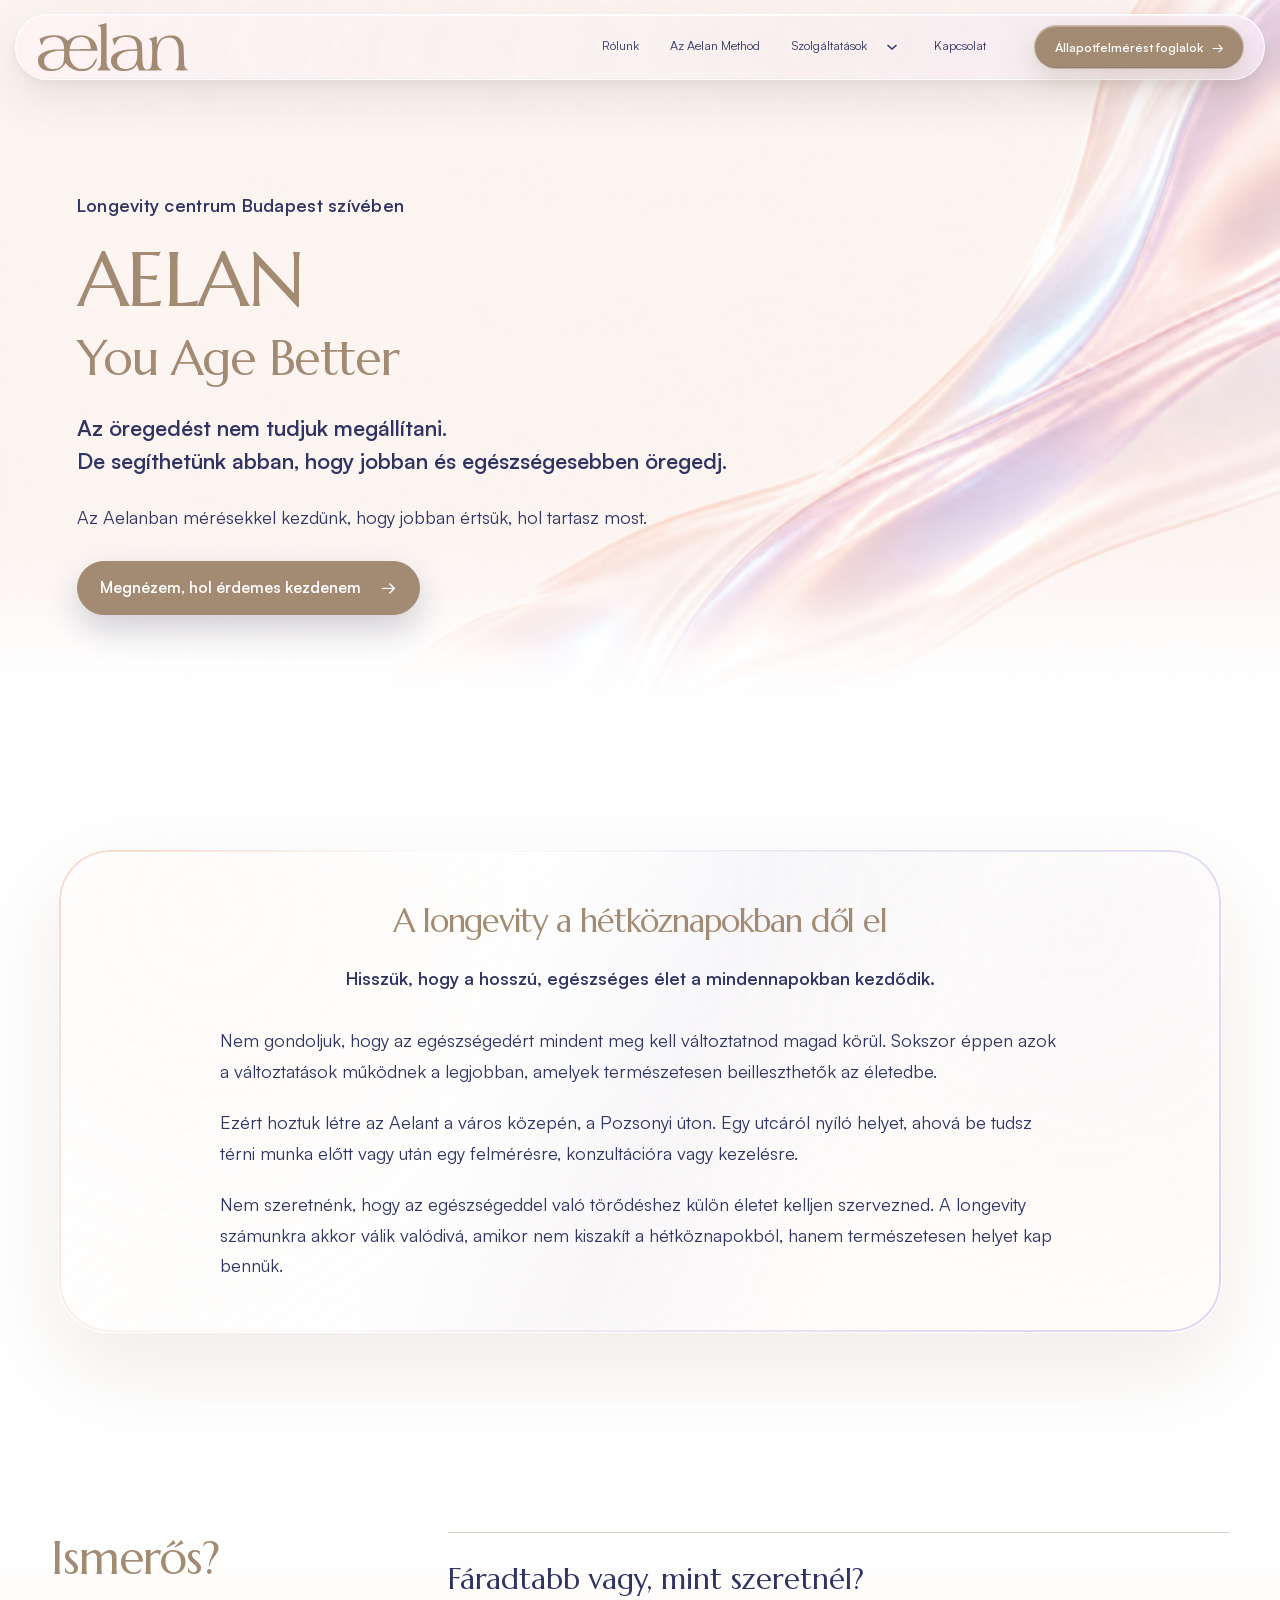
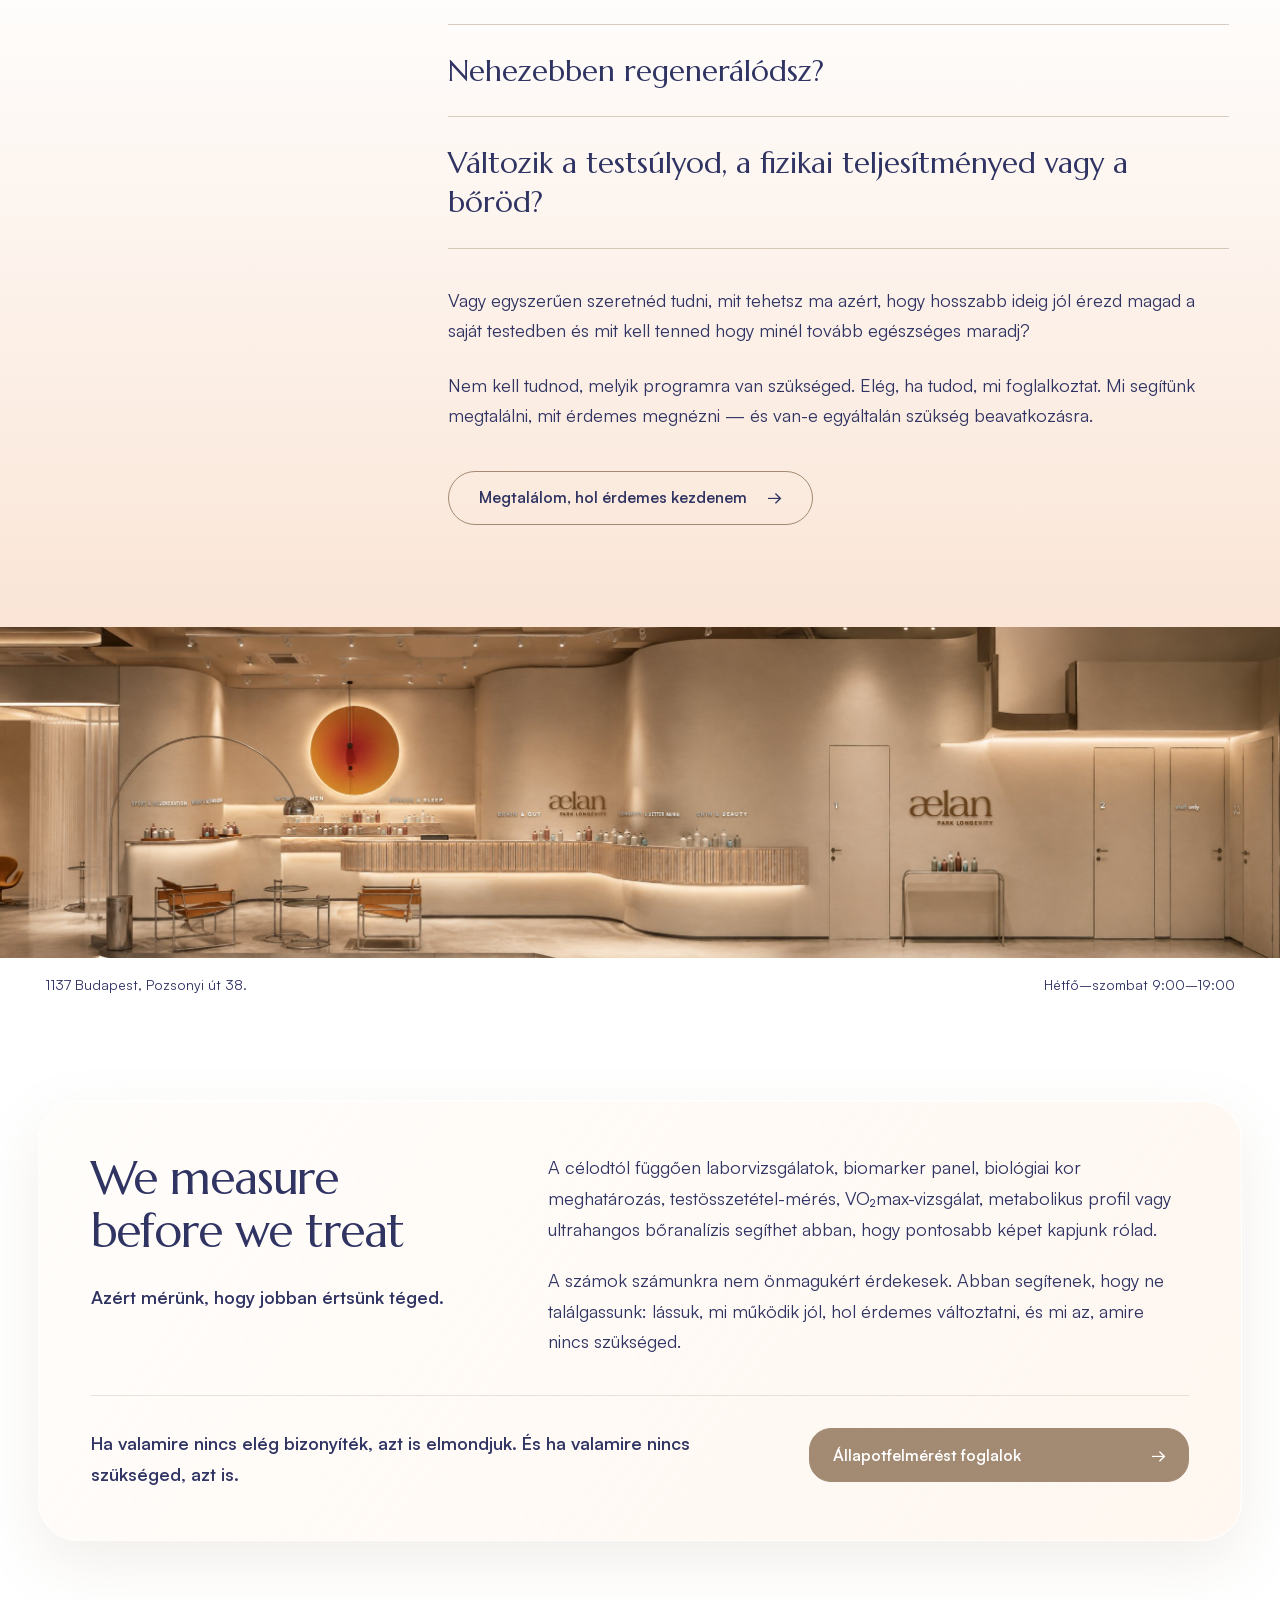
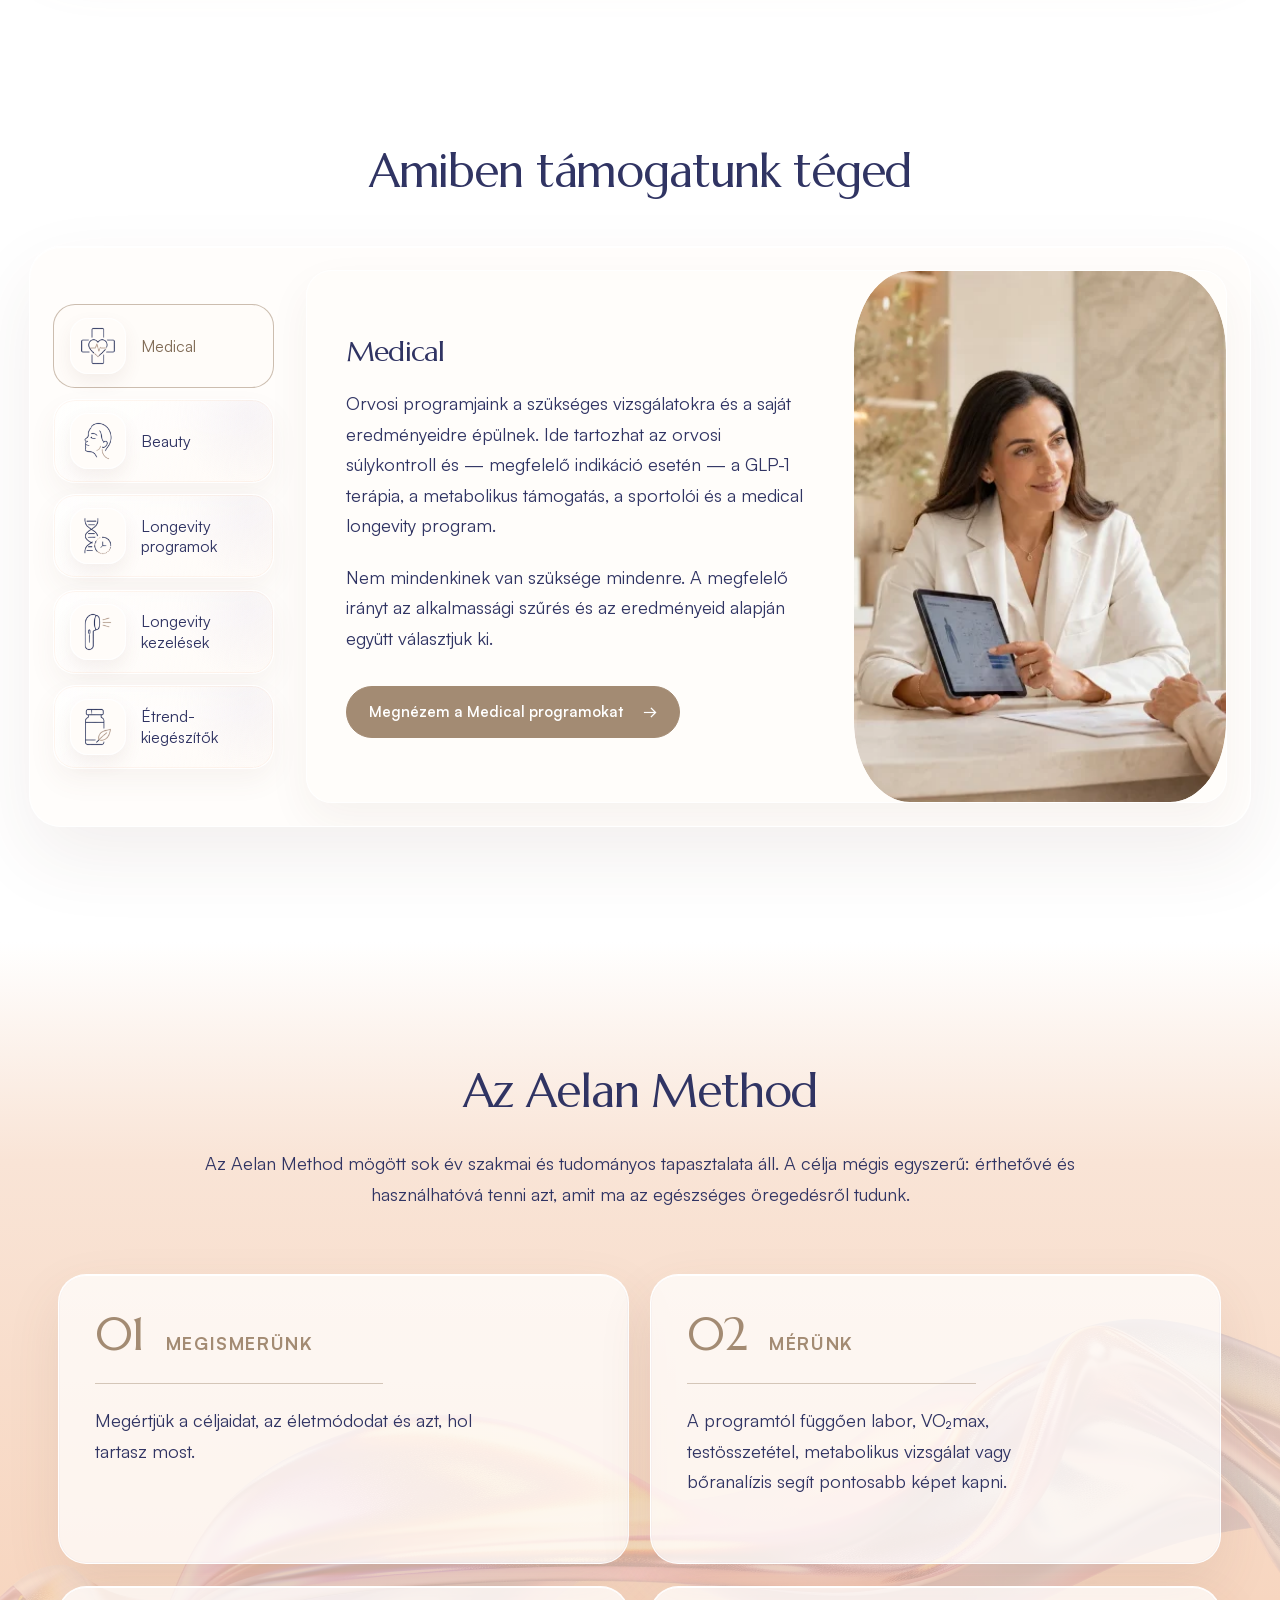
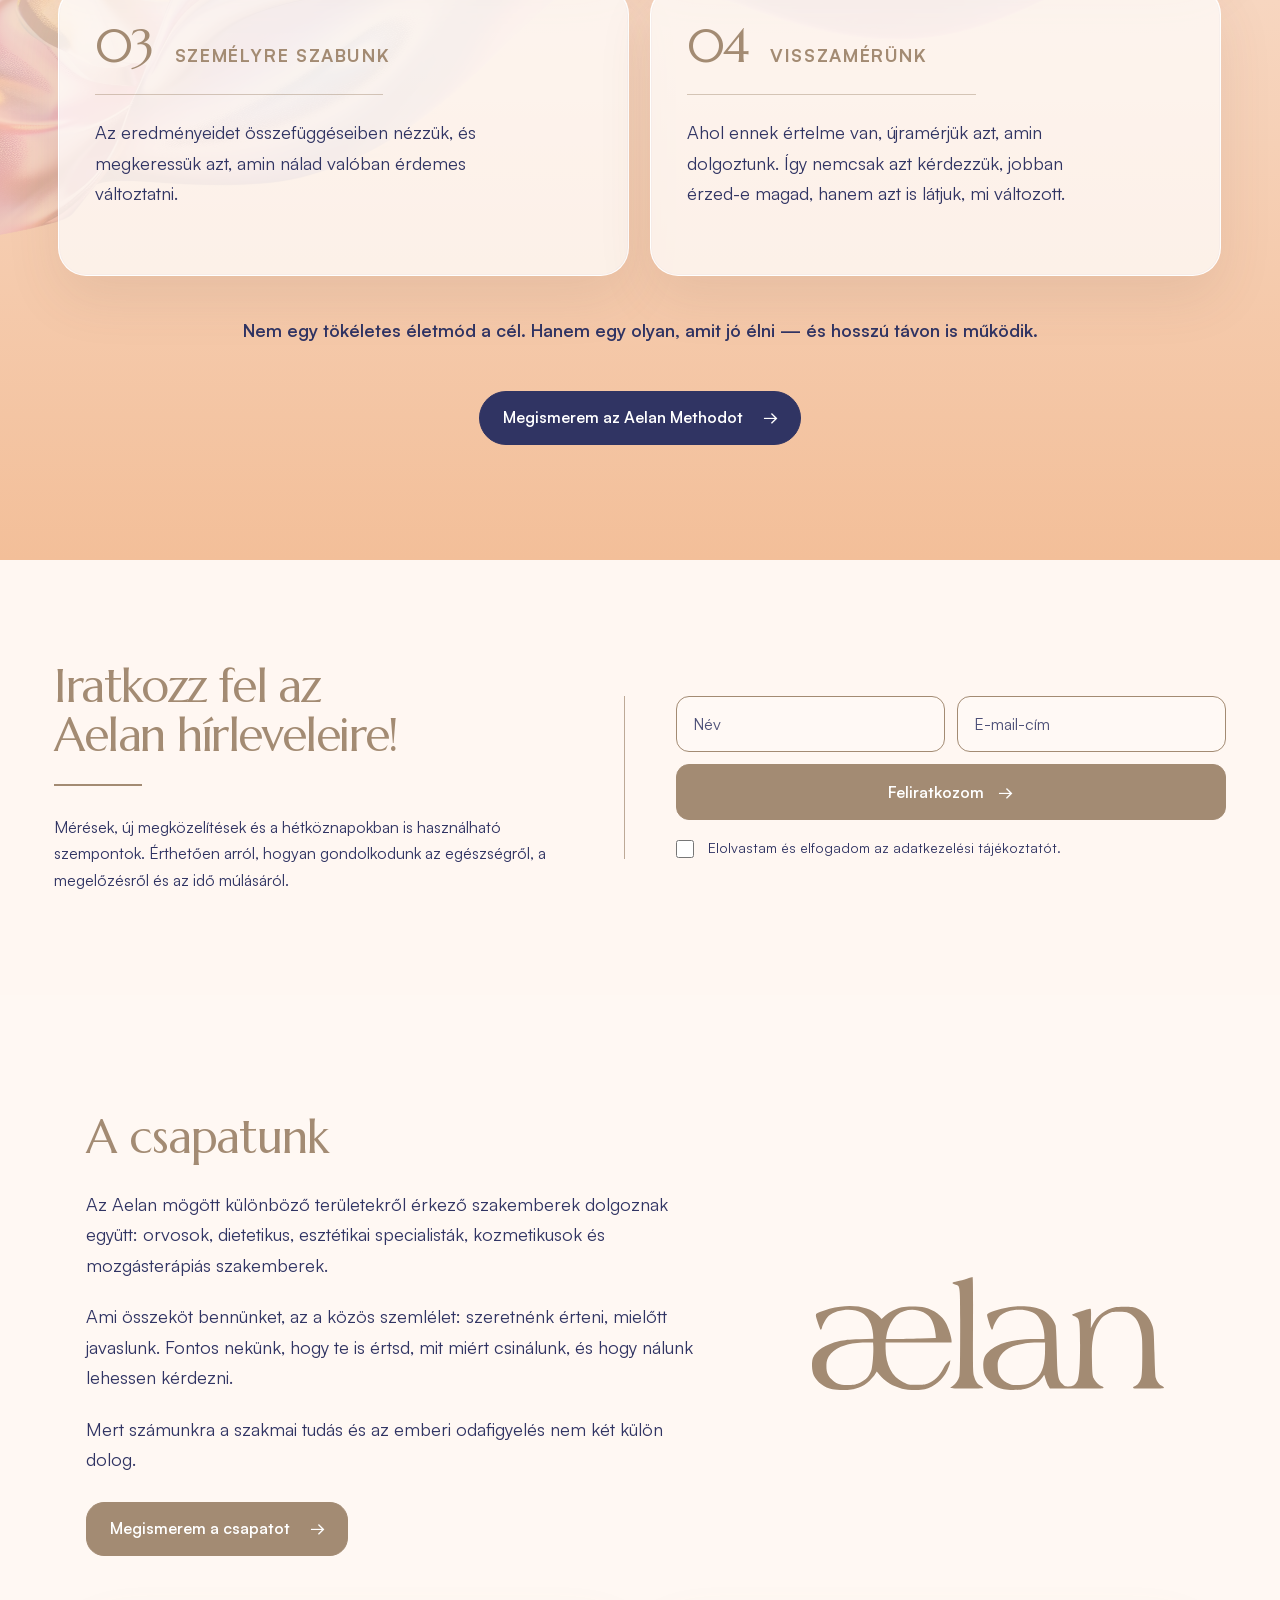
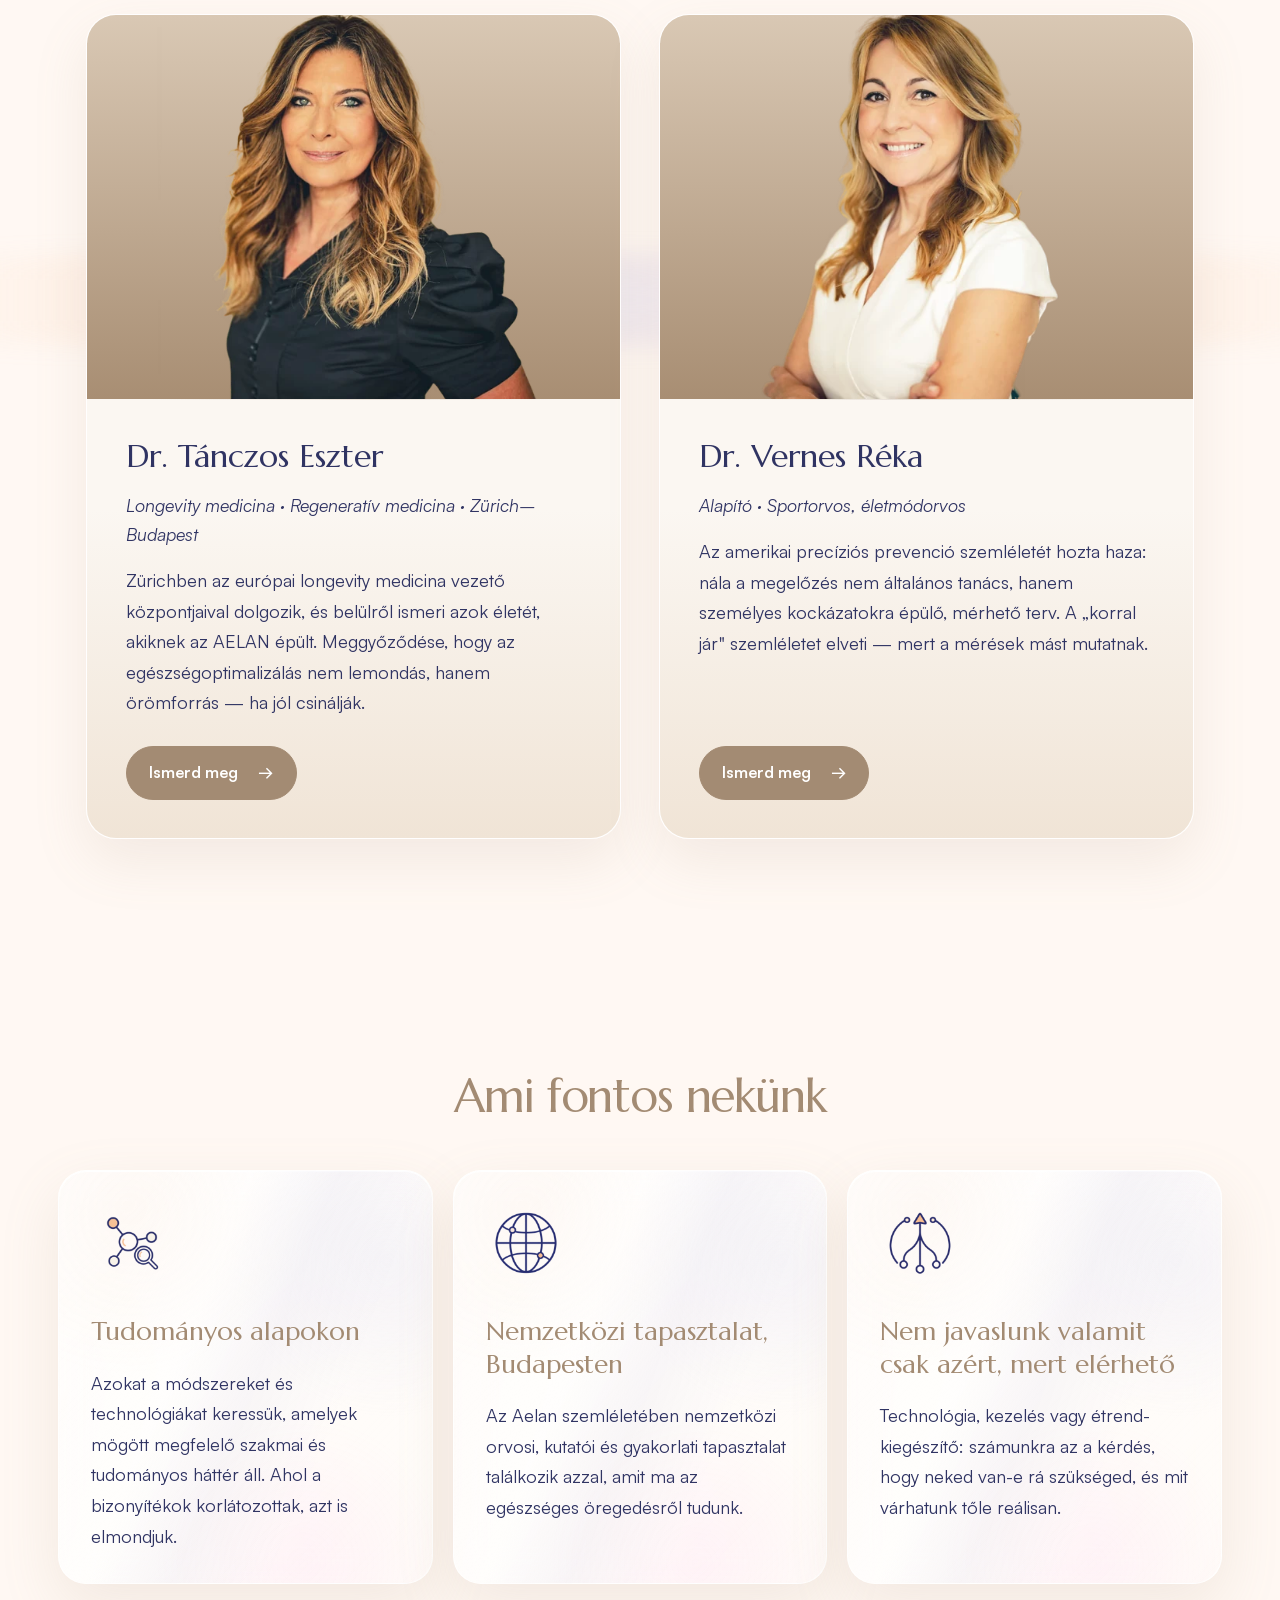
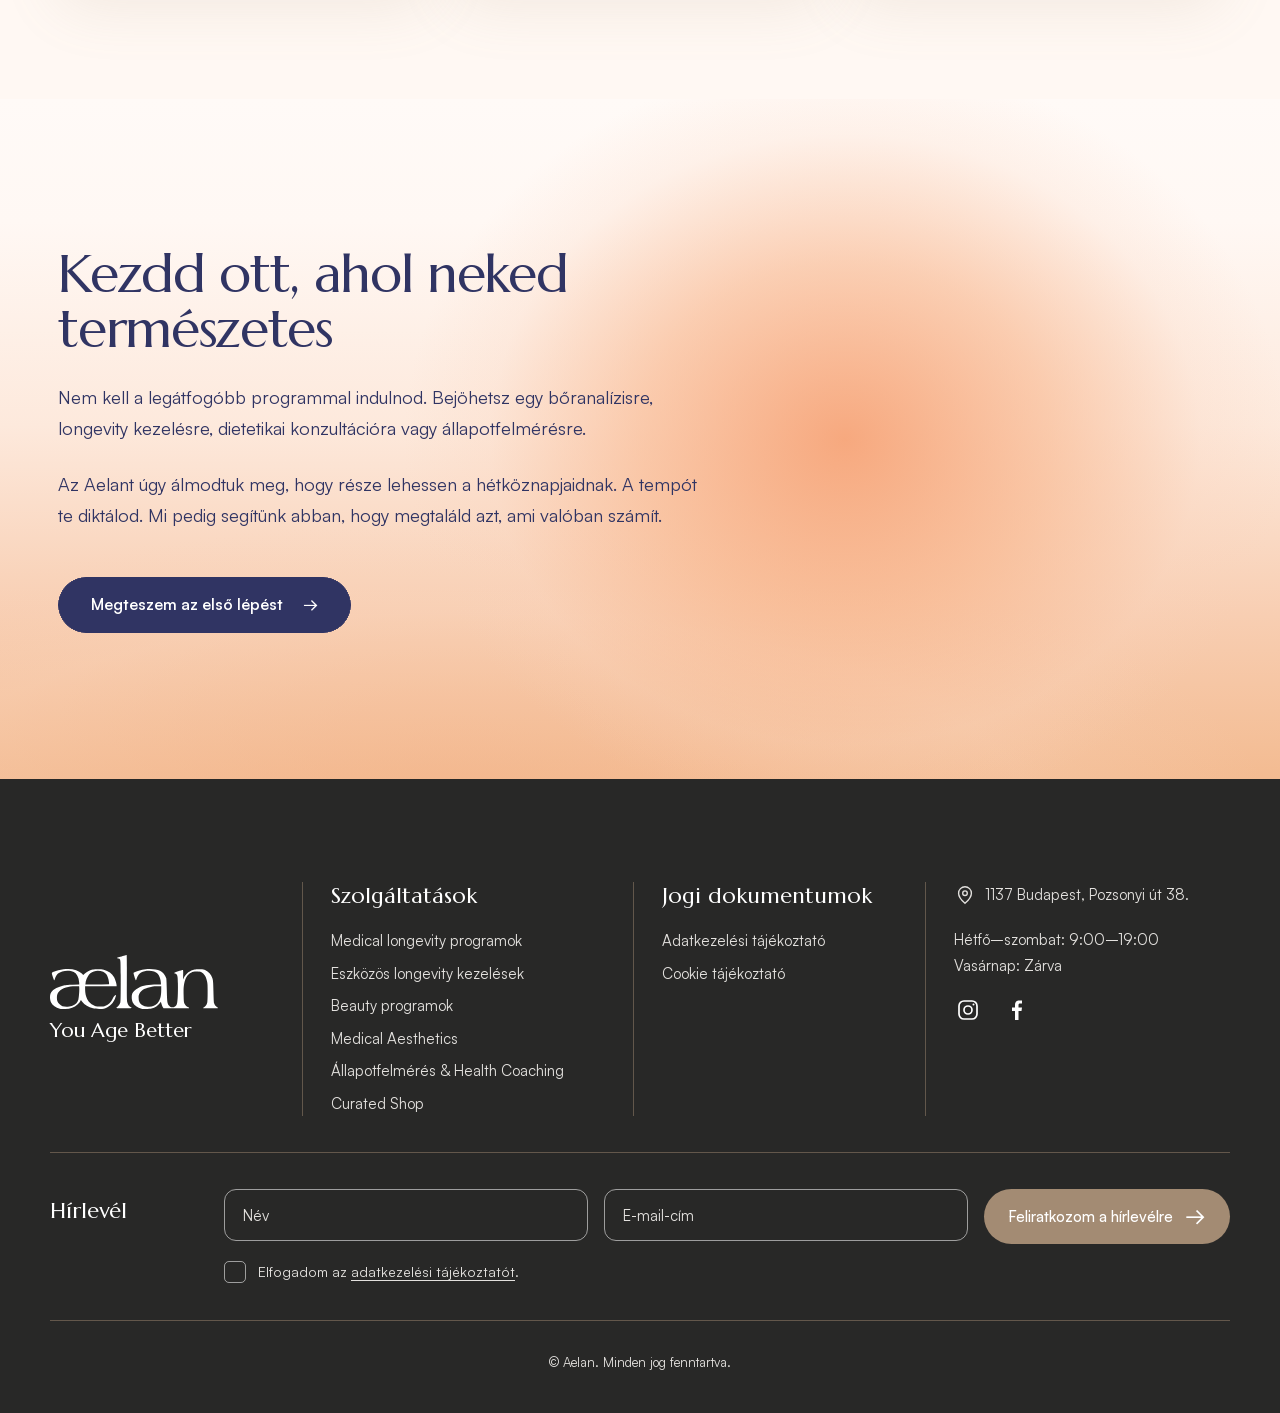
==== commit ac464d96: "Refine attached dropdown with quiet bronze active states" ====
--- a/snapshot/index.html
+++ b/snapshot/index.html
@@ -58,7 +58,7 @@
 .skip-link.screen-reader-text{border:0;clip-path:inset(50%);height:1px;margin:-1px;overflow:hidden;padding:0;position:absolute!important;width:1px;word-wrap:normal!important;word-break:normal!important}.skip-link.screen-reader-text:focus{background-color:#eee;clip-path:none;color:#444;display:block;font-size:1em;height:auto;left:5px;line-height:normal;padding:15px 23px 14px;text-decoration:none;top:5px;width:auto;z-index:100000}
 /*# sourceURL=/wp-includes/css/wp-block-template-skip-link.min.css */
 </style>
-<link rel='stylesheet' id='aelan-elementor-shell-css' href='/snapshot/wp-content/plugins/aelan-elementor/assets/shell.css?ver=0.3.33' media='all' />
+<link rel='stylesheet' id='aelan-elementor-shell-css' href='/snapshot/wp-content/plugins/aelan-elementor/assets/shell.css?ver=0.3.45-classic-nav-1' media='all' />
 <link rel='stylesheet' id='aelan-elementor-blocks-css' href='/snapshot/wp-content/plugins/aelan-elementor/assets/blocks.css?ver=0.3.33' media='all' />
 <link rel='stylesheet' id='aelan-elementor-layout-css' href='/snapshot/wp-content/plugins/aelan-elementor/assets/elementor.css?ver=0.3.33' media='all' />
 <link rel='stylesheet' id='elementor-frontend-css' href='/snapshot/wp-content/plugins/elementor/assets/css/frontend.min.css?ver=4.2.4' media='all' />
@@ -681,7 +681,7 @@
 					} );
 				} )();
 			</script>
-			<script id="aelan-elementor-header-js" src="/snapshot/wp-content/plugins/aelan-elementor/assets/header.js?ver=0.3.33"></script>
+			<script id="aelan-elementor-header-js" src="/snapshot/wp-content/plugins/aelan-elementor/assets/header.js?ver=0.3.45-classic-nav-1"></script>
 
 
 
--- a/snapshot/wp-content/plugins/aelan-elementor/assets/shell.css
+++ b/snapshot/wp-content/plugins/aelan-elementor/assets/shell.css
@@ -232,8 +232,7 @@
     display: none !important;
 }
 
-.aelan-header-navigation .wp-block-navigation-item.has-child:hover > .wp-block-navigation__submenu-icon,
-.aelan-header-navigation .wp-block-navigation-item.has-child:focus-within > .wp-block-navigation__submenu-icon {
+.aelan-header-navigation .wp-block-navigation__submenu-icon[aria-expanded="true"] {
     transform: rotate(180deg);
 }
 
@@ -320,9 +319,7 @@
         top: -2rem;
     }
 
-    .aelan-header-navigation .wp-block-navigation-item.has-child:hover > .wp-block-navigation__submenu-container,
-    .aelan-header-navigation .wp-block-navigation-item.has-child:focus-within > .wp-block-navigation__submenu-container,
-    .aelan-header-navigation .wp-block-navigation-item.has-child .wp-block-navigation-submenu__toggle[aria-expanded="true"] ~ .wp-block-navigation__submenu-container {
+    .aelan-header-navigation .wp-block-navigation__submenu-container.is-open {
         opacity: 1;
         transform: translate(-50%, 0) scale(1);
         visibility: visible;
@@ -1215,3 +1212,113 @@
         padding-top: 0 !important;
     }
 }
+
+/* Approved classic dropdown: one attached surface, matching the quiet program tabs. */
+[data-aelan-elementor-header] {
+    --aelan-nav-active-text: #806b56;
+    --aelan-nav-active-border: rgba(163, 139, 115, .55);
+    --aelan-nav-surface: #fffcf9;
+    --aelan-nav-radius: 8px;
+    --aelan-dropdown-radius: 14px;
+    --aelan-dropdown-width: 10.5rem;
+    --aelan-dropdown-shadow: 0 8px 18px rgba(71, 52, 42, .07);
+}
+[data-aelan-elementor-header] .aelan-header-navigation .wp-block-navigation__responsive-container .wp-block-navigation-item:not(.aelan-header-cta) > .wp-block-navigation-item__content {
+    border: 1px solid transparent;
+    border-radius: var(--aelan-nav-radius);
+    font-weight: 400;
+    text-shadow: none;
+    transform: none;
+    transition: color 150ms ease, background-color 150ms ease, border-color 150ms ease;
+}
+[data-aelan-elementor-header] .aelan-header-navigation .wp-block-navigation-item:not(.aelan-header-cta) > .wp-block-navigation-item__content::after {
+    display: none;
+}
+[data-aelan-elementor-header] .aelan-header-navigation .wp-block-navigation__responsive-container .wp-block-navigation-item:not(.aelan-header-cta) > .wp-block-navigation-item__content:is(:hover, :focus-visible, [aria-current], [aria-expanded="true"]) {
+    background: var(--aelan-nav-surface);
+    border-color: var(--aelan-nav-active-border);
+    color: var(--aelan-nav-active-text);
+    box-shadow: none;
+    transform: none;
+}
+[data-aelan-elementor-header] .aelan-header-navigation .wp-block-navigation-item__content:focus-visible {
+    outline-color: var(--aelan-nav-active-text);
+    outline-offset: 2px;
+}
+
+@media (min-width: 901px) {
+    [data-aelan-elementor-header] .aelan-header-navigation .wp-block-navigation__container {
+        column-gap: clamp(.25rem, .65vw, .65rem);
+    }
+    [data-aelan-elementor-header] .aelan-header-navigation .wp-block-navigation__container > .wp-block-navigation-item:not(.aelan-header-cta) > .wp-block-navigation-item__content {
+        padding: .72rem .65rem;
+        min-height: 44px;
+    }
+    [data-aelan-elementor-header] .aelan-header-navigation .wp-block-navigation-item.has-child {
+        border: 1px solid transparent;
+        border-radius: var(--aelan-nav-radius);
+        padding-right: .55rem;
+    }
+    [data-aelan-elementor-header] .aelan-header-navigation .wp-block-navigation-item.has-child:has([data-aelan-services-toggle][aria-expanded="true"], [aria-current="page"]) {
+        background: var(--aelan-nav-surface);
+        border-color: var(--aelan-nav-active-border);
+        color: var(--aelan-nav-active-text);
+    }
+    [data-aelan-elementor-header] .aelan-header-navigation .wp-block-navigation__responsive-container .has-child > .aelan-services-desktop-link {
+        background: transparent;
+        border-color: transparent;
+        color: inherit;
+        padding-right: .2rem;
+    }
+    [data-aelan-elementor-header] .aelan-header-navigation .wp-block-navigation__submenu-icon {
+        color: inherit;
+        margin-left: 0;
+        width: 26px;
+        height: 36px;
+        align-items: center;
+        justify-content: center;
+    }
+    [data-aelan-elementor-header] .aelan-header-navigation .wp-block-navigation__submenu-container {
+        background: var(--aelan-nav-surface);
+        border: 1px solid var(--aelan-border) !important;
+        border-top: 0 !important;
+        border-radius: 0 0 var(--aelan-dropdown-radius) var(--aelan-dropdown-radius);
+        box-shadow: var(--aelan-dropdown-shadow);
+        gap: 0;
+        left: 50% !important;
+        min-width: var(--aelan-dropdown-width) !important;
+        width: var(--aelan-dropdown-width) !important;
+        padding: .35rem !important;
+        top: var(--aelan-dropdown-top, calc(100% + .6rem)) !important;
+        transform: translateX(-50%);
+        transition: opacity 150ms ease, visibility 150ms ease;
+        -webkit-backdrop-filter: none;
+        backdrop-filter: none;
+    }
+    [data-aelan-elementor-header] .aelan-header-navigation .wp-block-navigation__submenu-container::before {
+        height: 16px;
+        top: -16px;
+    }
+    [data-aelan-elementor-header] .aelan-header-navigation .wp-block-navigation__submenu-container.is-open {
+        transform: translateX(-50%);
+    }
+    [data-aelan-elementor-header] .aelan-header-navigation .wp-block-navigation__submenu-container .wp-block-navigation-item {
+        border-radius: 0;
+    }
+    [data-aelan-elementor-header] .aelan-header-navigation .wp-block-navigation__responsive-container .wp-block-navigation__submenu-container .wp-block-navigation-item__content {
+        background: transparent;
+        box-shadow: none;
+        color: var(--aelan-navy);
+        font-size: .9375rem;
+        justify-content: flex-start;
+        min-height: 46px;
+        padding: .65rem .7rem;
+        text-align: left;
+    }
+    [data-aelan-elementor-header] .aelan-header-navigation .wp-block-navigation__responsive-container .wp-block-navigation__submenu-container .wp-block-navigation-item__content:is(:hover, :focus-visible, [aria-current]) {
+        background: var(--aelan-nav-surface);
+        border-color: var(--aelan-nav-active-border);
+        color: var(--aelan-nav-active-text);
+        box-shadow: none;
+    }
+}
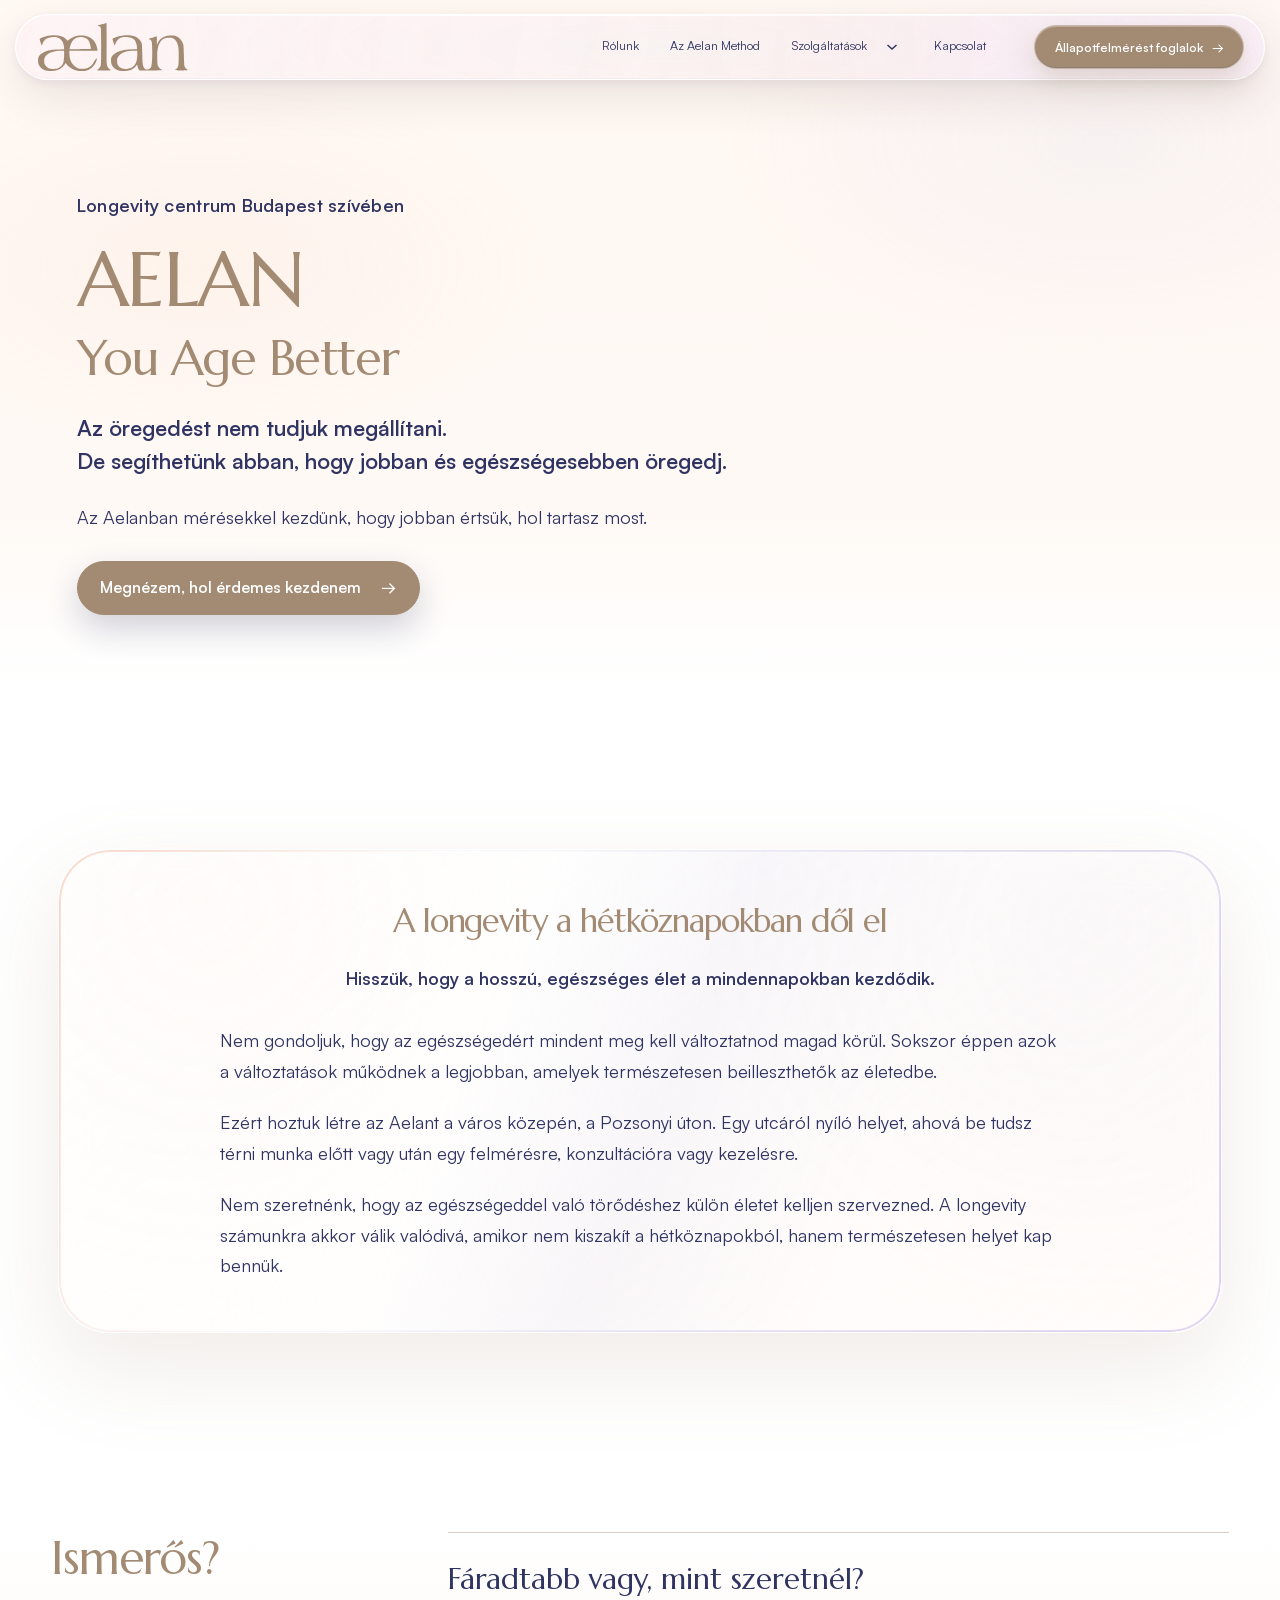
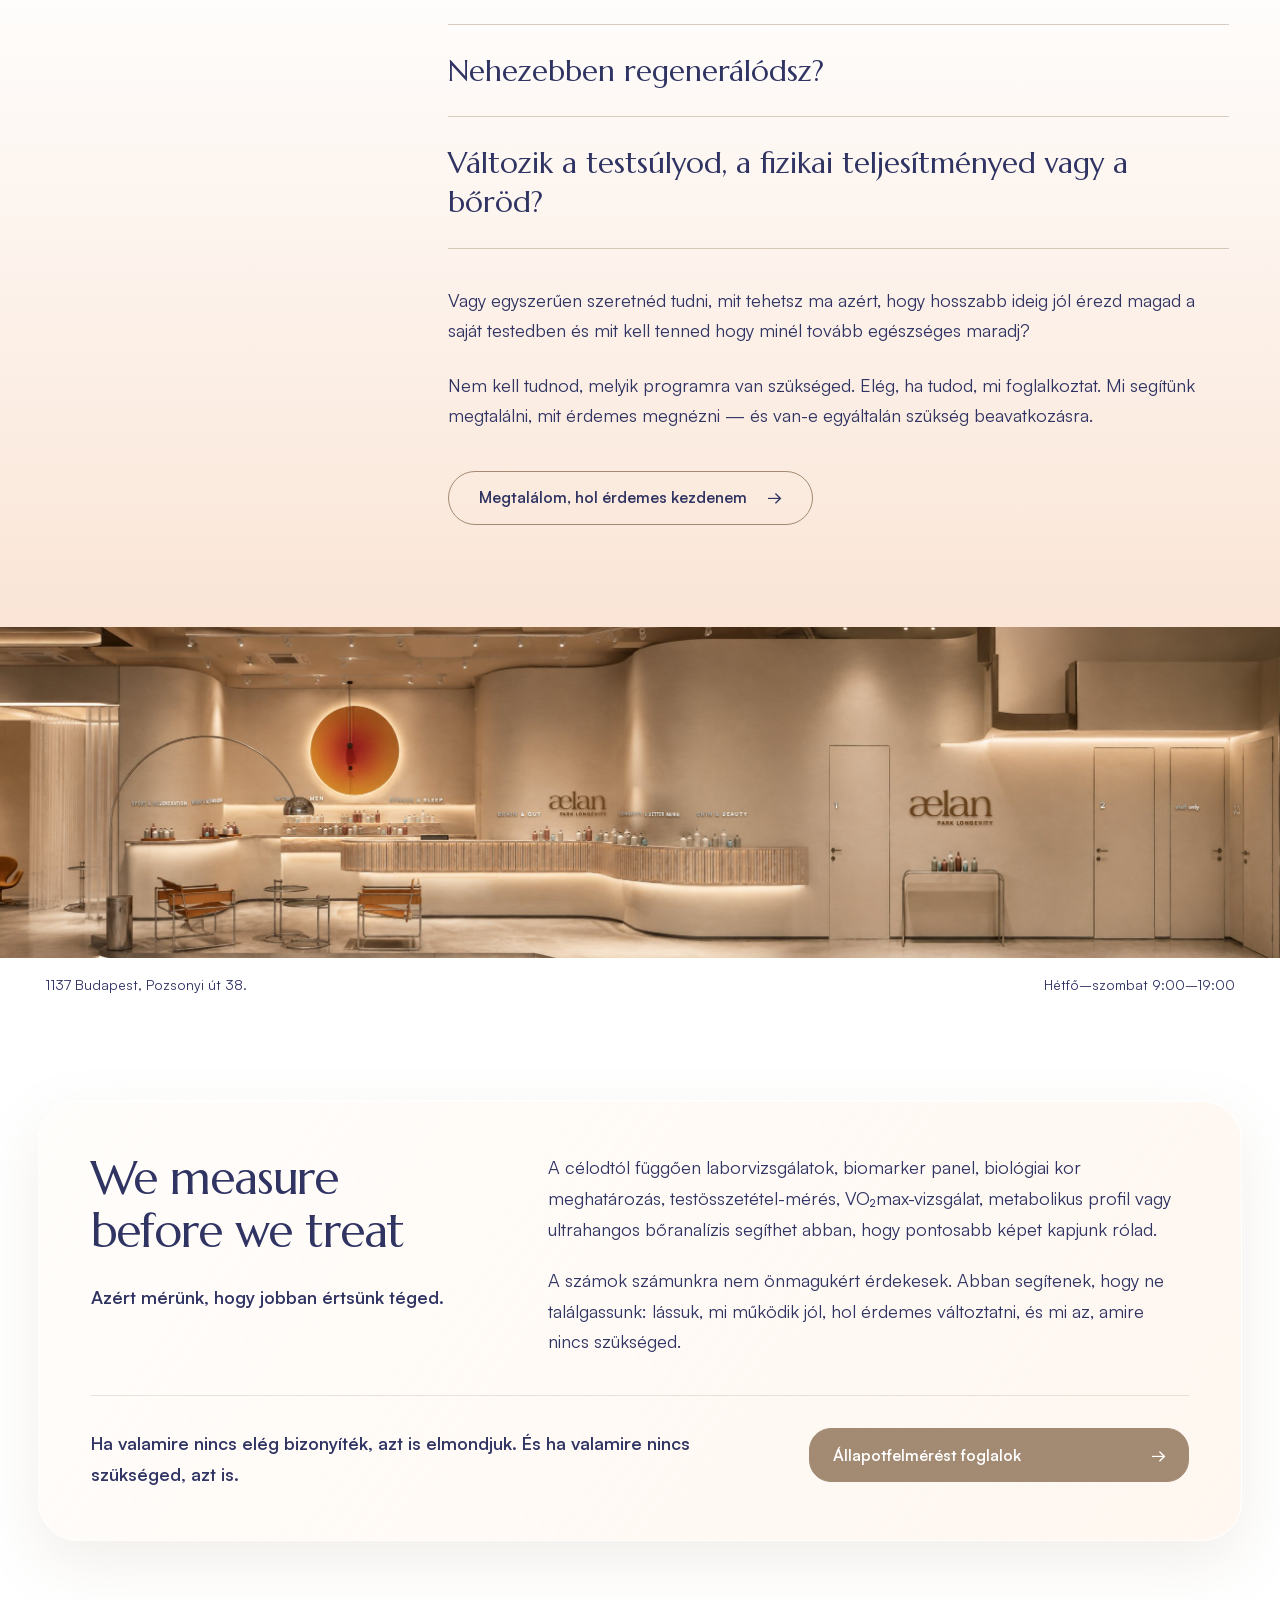
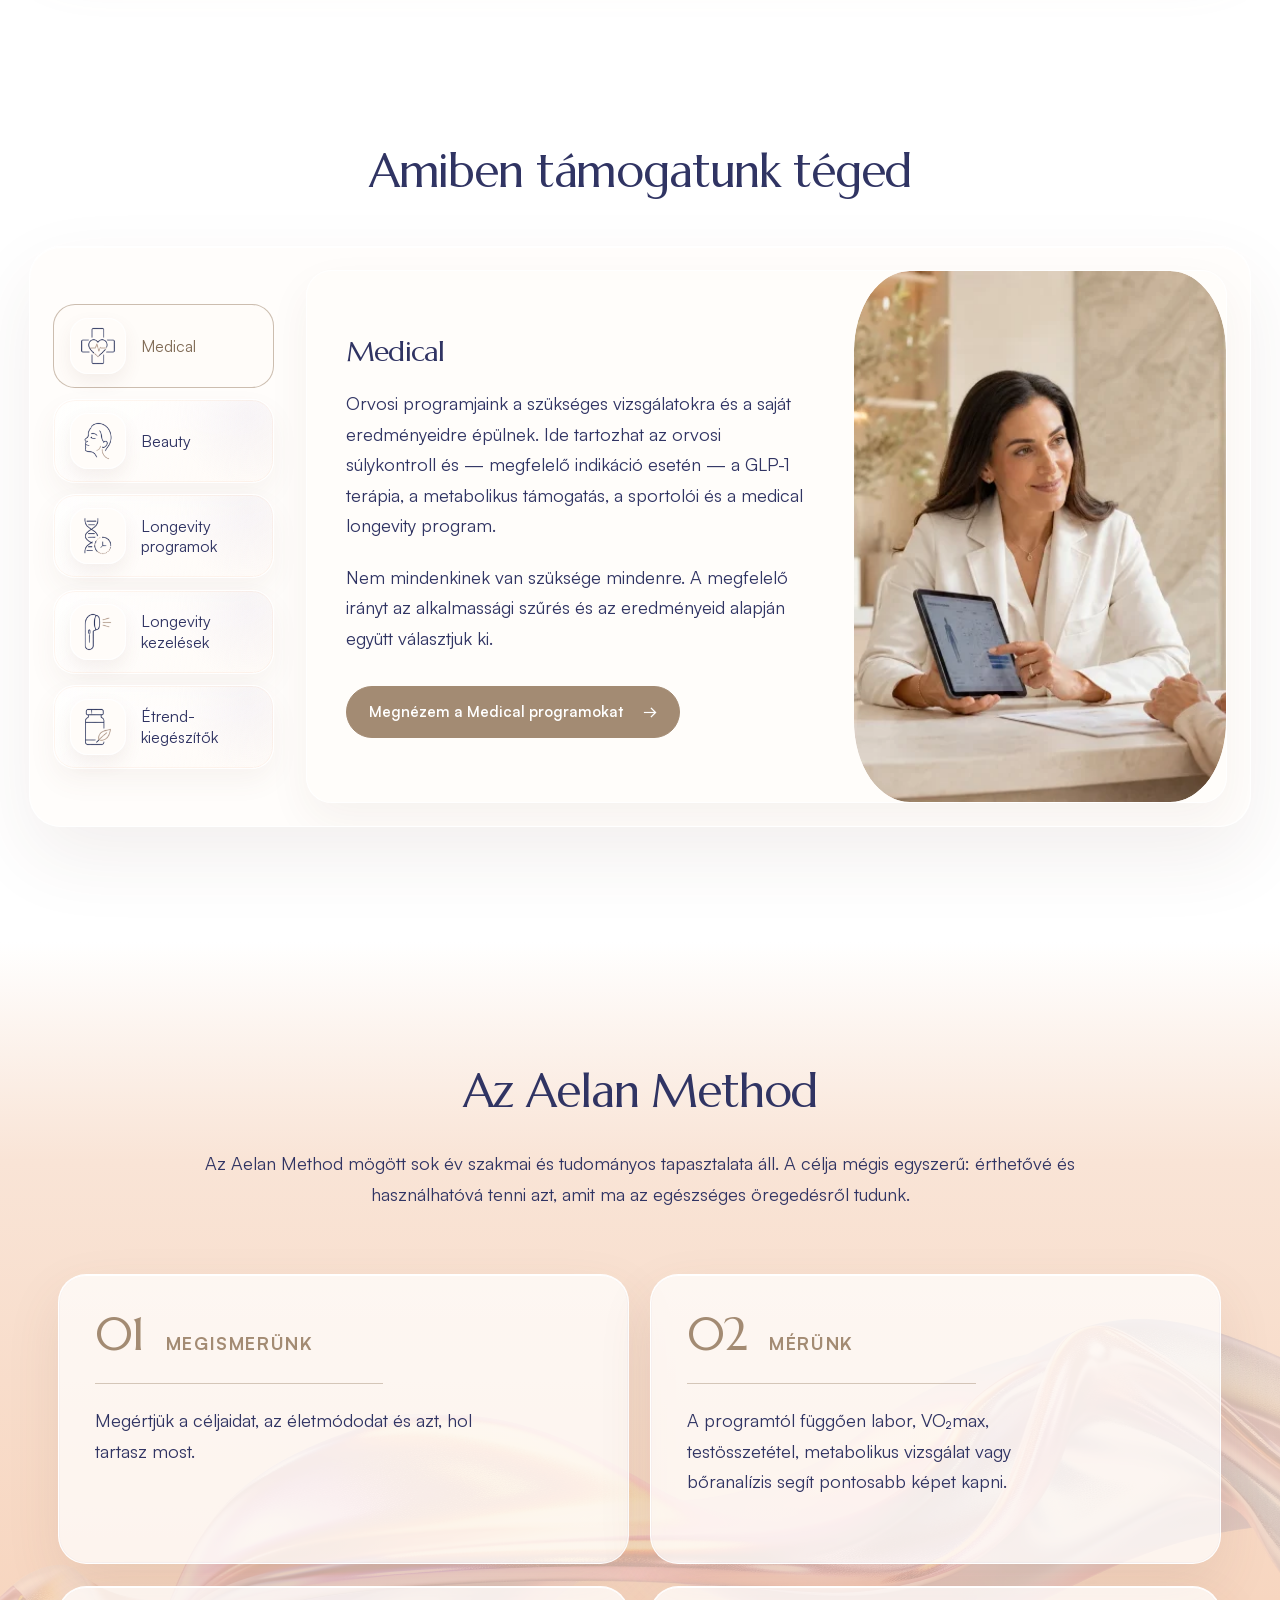
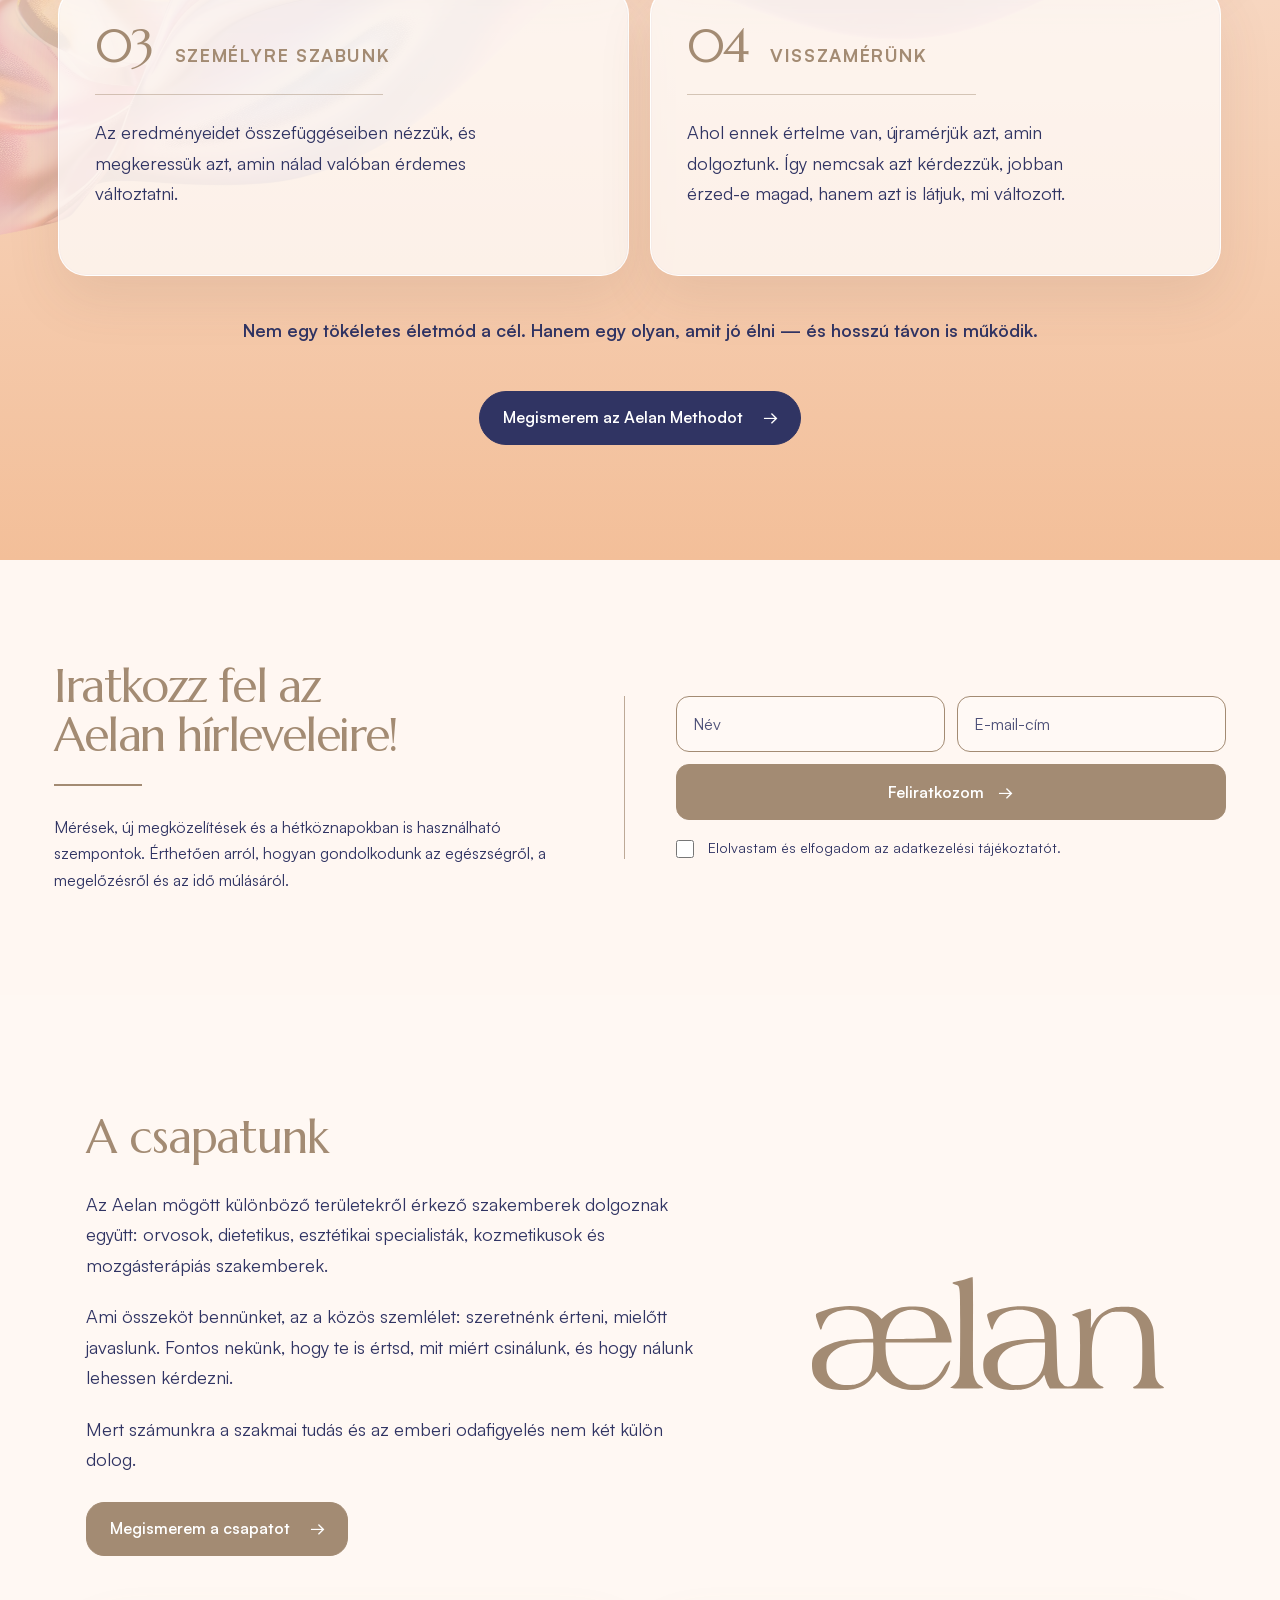
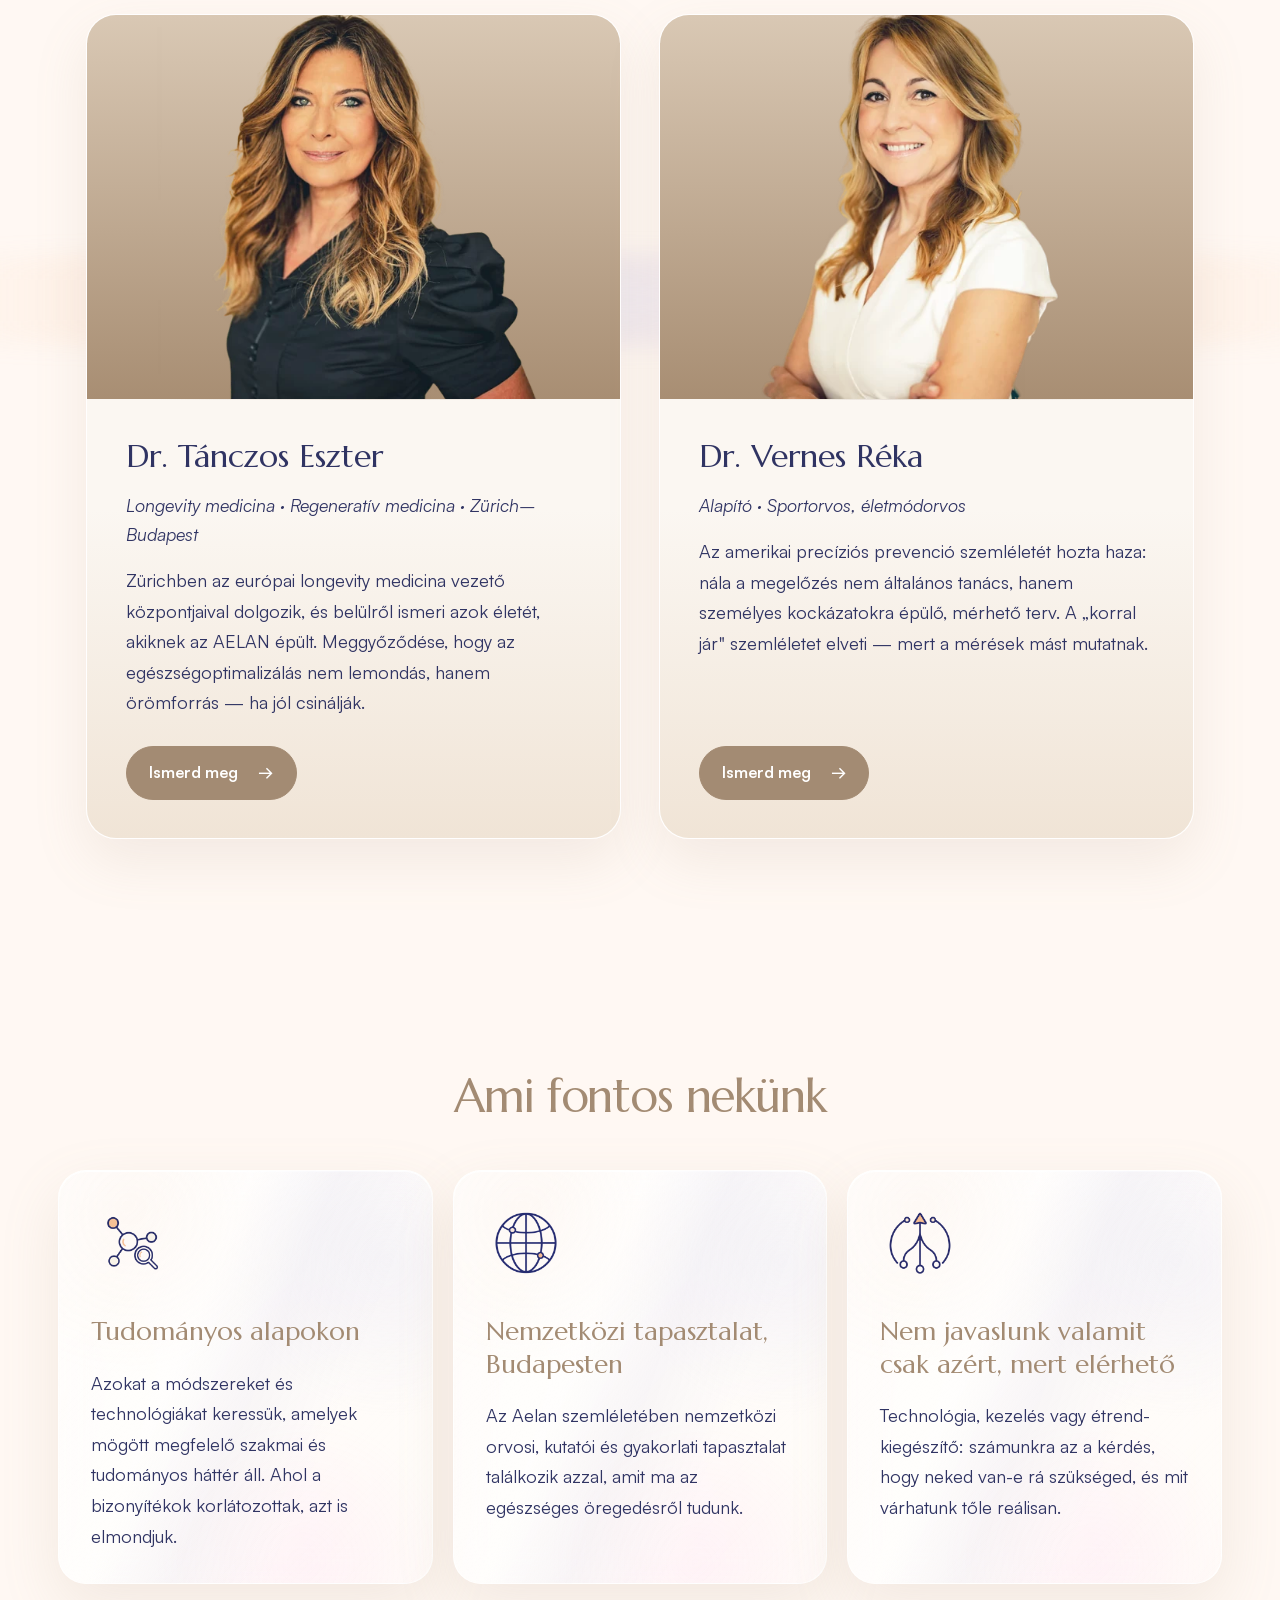
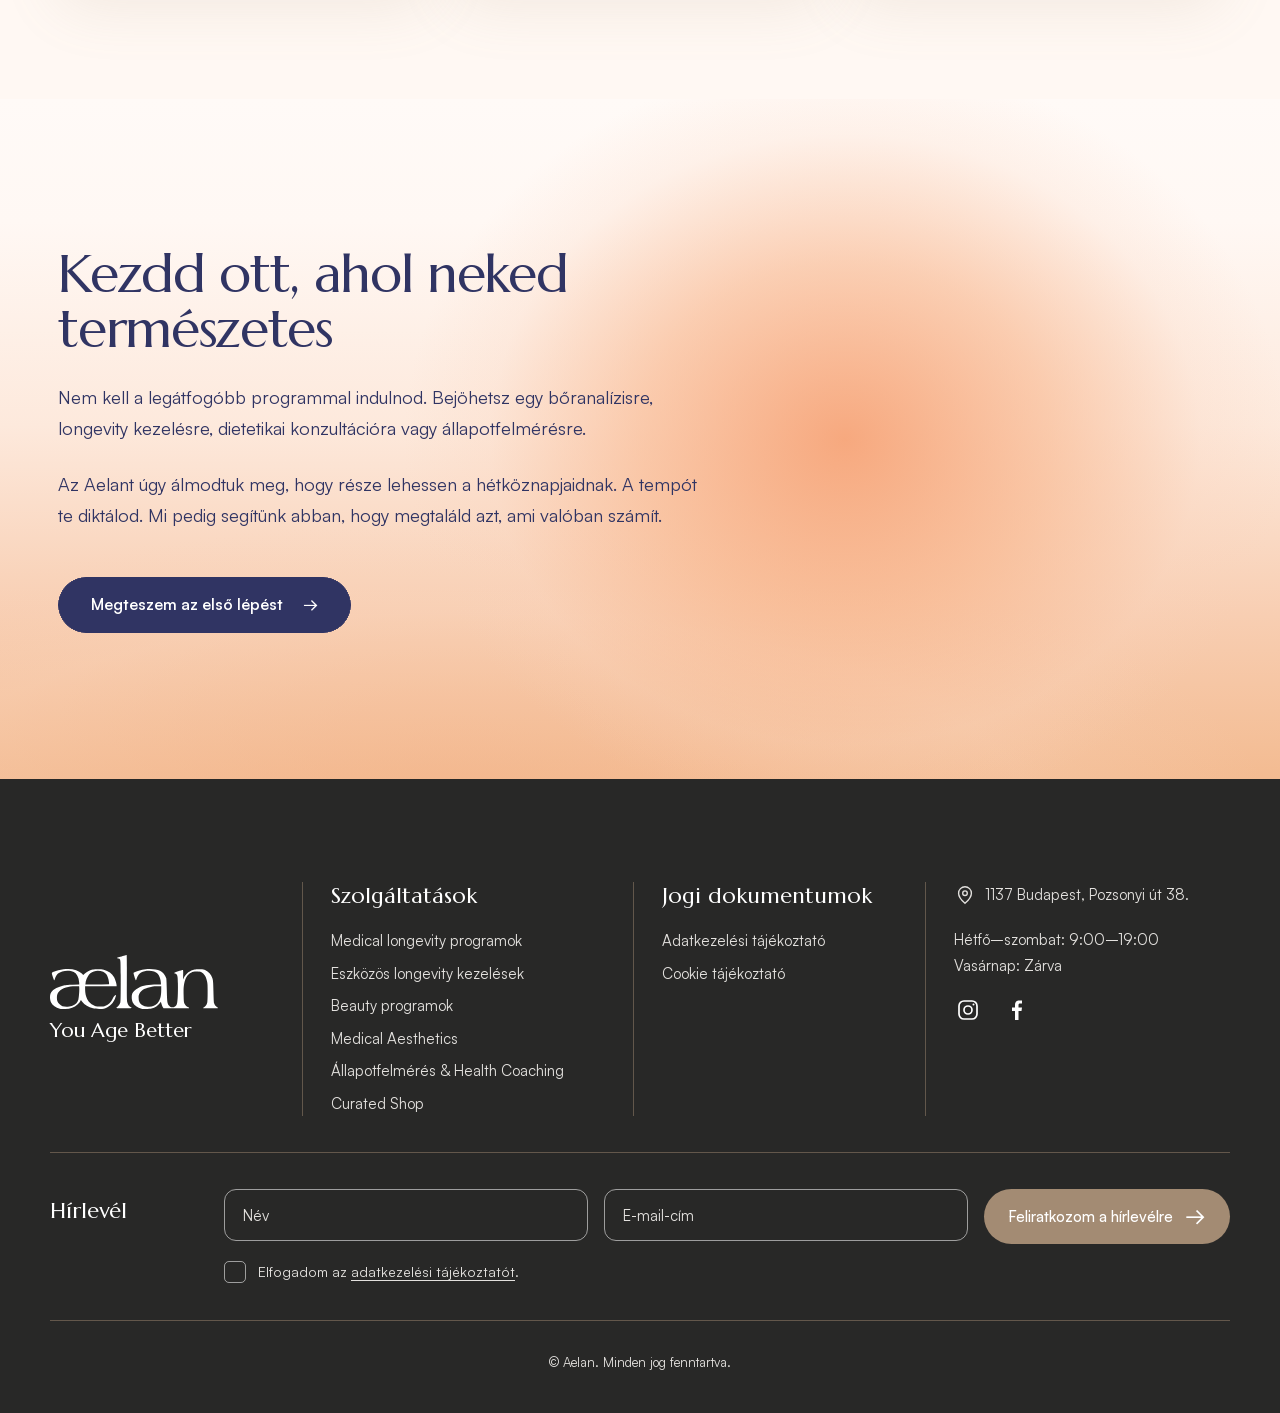
==== commit bfa6be43: "Keep Services trigger unframed on hover and open" ====
--- a/snapshot/index.html
+++ b/snapshot/index.html
@@ -58,7 +58,7 @@
 .skip-link.screen-reader-text{border:0;clip-path:inset(50%);height:1px;margin:-1px;overflow:hidden;padding:0;position:absolute!important;width:1px;word-wrap:normal!important;word-break:normal!important}.skip-link.screen-reader-text:focus{background-color:#eee;clip-path:none;color:#444;display:block;font-size:1em;height:auto;left:5px;line-height:normal;padding:15px 23px 14px;text-decoration:none;top:5px;width:auto;z-index:100000}
 /*# sourceURL=/wp-includes/css/wp-block-template-skip-link.min.css */
 </style>
-<link rel='stylesheet' id='aelan-elementor-shell-css' href='/snapshot/wp-content/plugins/aelan-elementor/assets/shell.css?ver=0.3.45-classic-nav-1' media='all' />
+<link rel='stylesheet' id='aelan-elementor-shell-css' href='/snapshot/wp-content/plugins/aelan-elementor/assets/shell.css?ver=0.3.45-classic-nav-2' media='all' />
 <link rel='stylesheet' id='aelan-elementor-blocks-css' href='/snapshot/wp-content/plugins/aelan-elementor/assets/blocks.css?ver=0.3.33' media='all' />
 <link rel='stylesheet' id='aelan-elementor-layout-css' href='/snapshot/wp-content/plugins/aelan-elementor/assets/elementor.css?ver=0.3.33' media='all' />
 <link rel='stylesheet' id='elementor-frontend-css' href='/snapshot/wp-content/plugins/elementor/assets/css/frontend.min.css?ver=4.2.4' media='all' />
--- a/snapshot/wp-content/plugins/aelan-elementor/assets/shell.css
+++ b/snapshot/wp-content/plugins/aelan-elementor/assets/shell.css
@@ -1246,6 +1246,14 @@
     outline-offset: 2px;
 }
 
+/* The Services trigger keeps its original plain appearance; only its child is outlined. */
+[data-aelan-elementor-header] .aelan-header-navigation .wp-block-navigation__responsive-container .wp-block-navigation-item.has-child > .wp-block-navigation-item__content,
+[data-aelan-elementor-header] .aelan-header-navigation .wp-block-navigation__responsive-container .wp-block-navigation-item.has-child > .wp-block-navigation-item__content:is(:hover, :focus-visible, [aria-current], [aria-expanded="true"]) {
+    background: transparent;
+    border-color: transparent;
+    color: var(--aelan-navy);
+}
+
 @media (min-width: 901px) {
     [data-aelan-elementor-header] .aelan-header-navigation .wp-block-navigation__container {
         column-gap: clamp(.25rem, .65vw, .65rem);
@@ -1260,15 +1268,18 @@
         padding-right: .55rem;
     }
     [data-aelan-elementor-header] .aelan-header-navigation .wp-block-navigation-item.has-child:has([data-aelan-services-toggle][aria-expanded="true"], [aria-current="page"]) {
-        background: var(--aelan-nav-surface);
-        border-color: var(--aelan-nav-active-border);
-        color: var(--aelan-nav-active-text);
+        background: transparent;
+        border-color: transparent;
+        color: var(--aelan-navy);
     }
     [data-aelan-elementor-header] .aelan-header-navigation .wp-block-navigation__responsive-container .has-child > .aelan-services-desktop-link {
         background: transparent;
         border-color: transparent;
         color: inherit;
         padding-right: .2rem;
+    }
+    [data-aelan-elementor-header] .aelan-header-navigation .wp-block-navigation-item.has-child > .aelan-services-desktop-link::after {
+        display: block;
     }
     [data-aelan-elementor-header] .aelan-header-navigation .wp-block-navigation__submenu-icon {
         color: inherit;
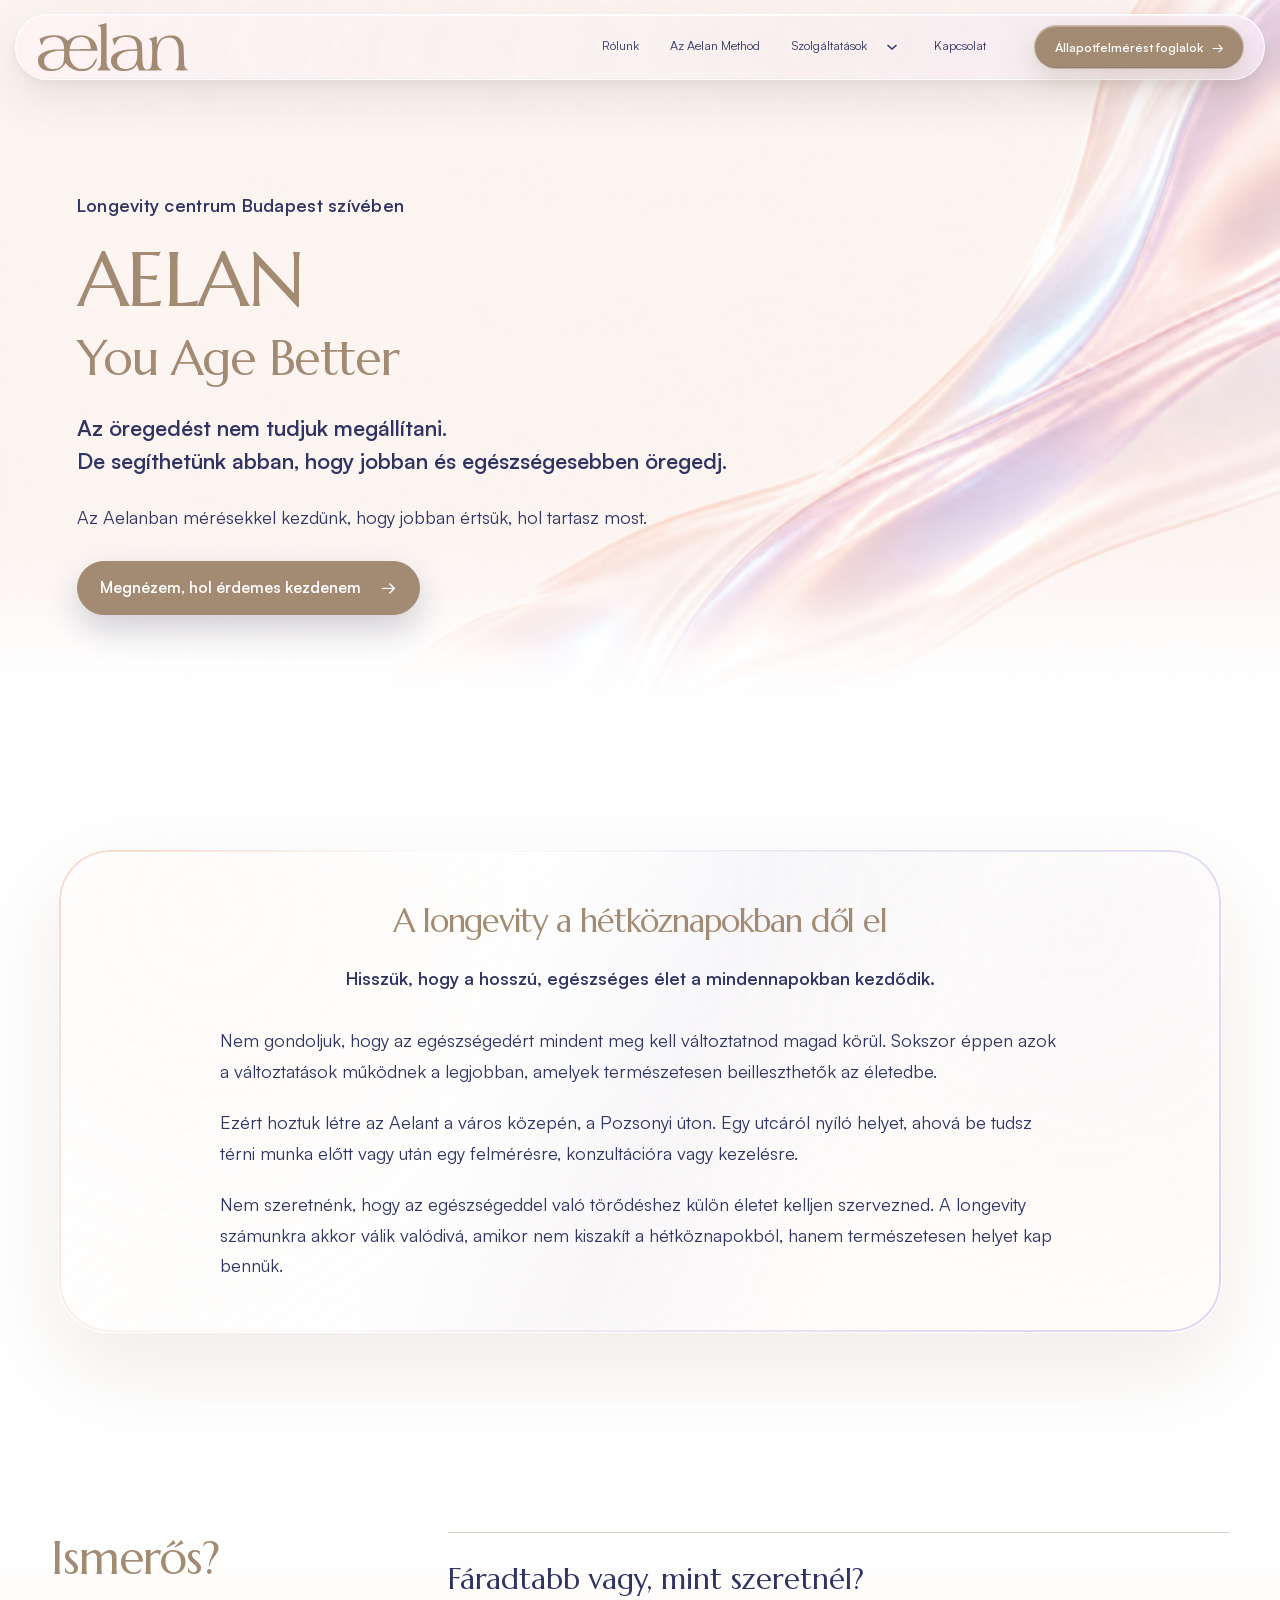
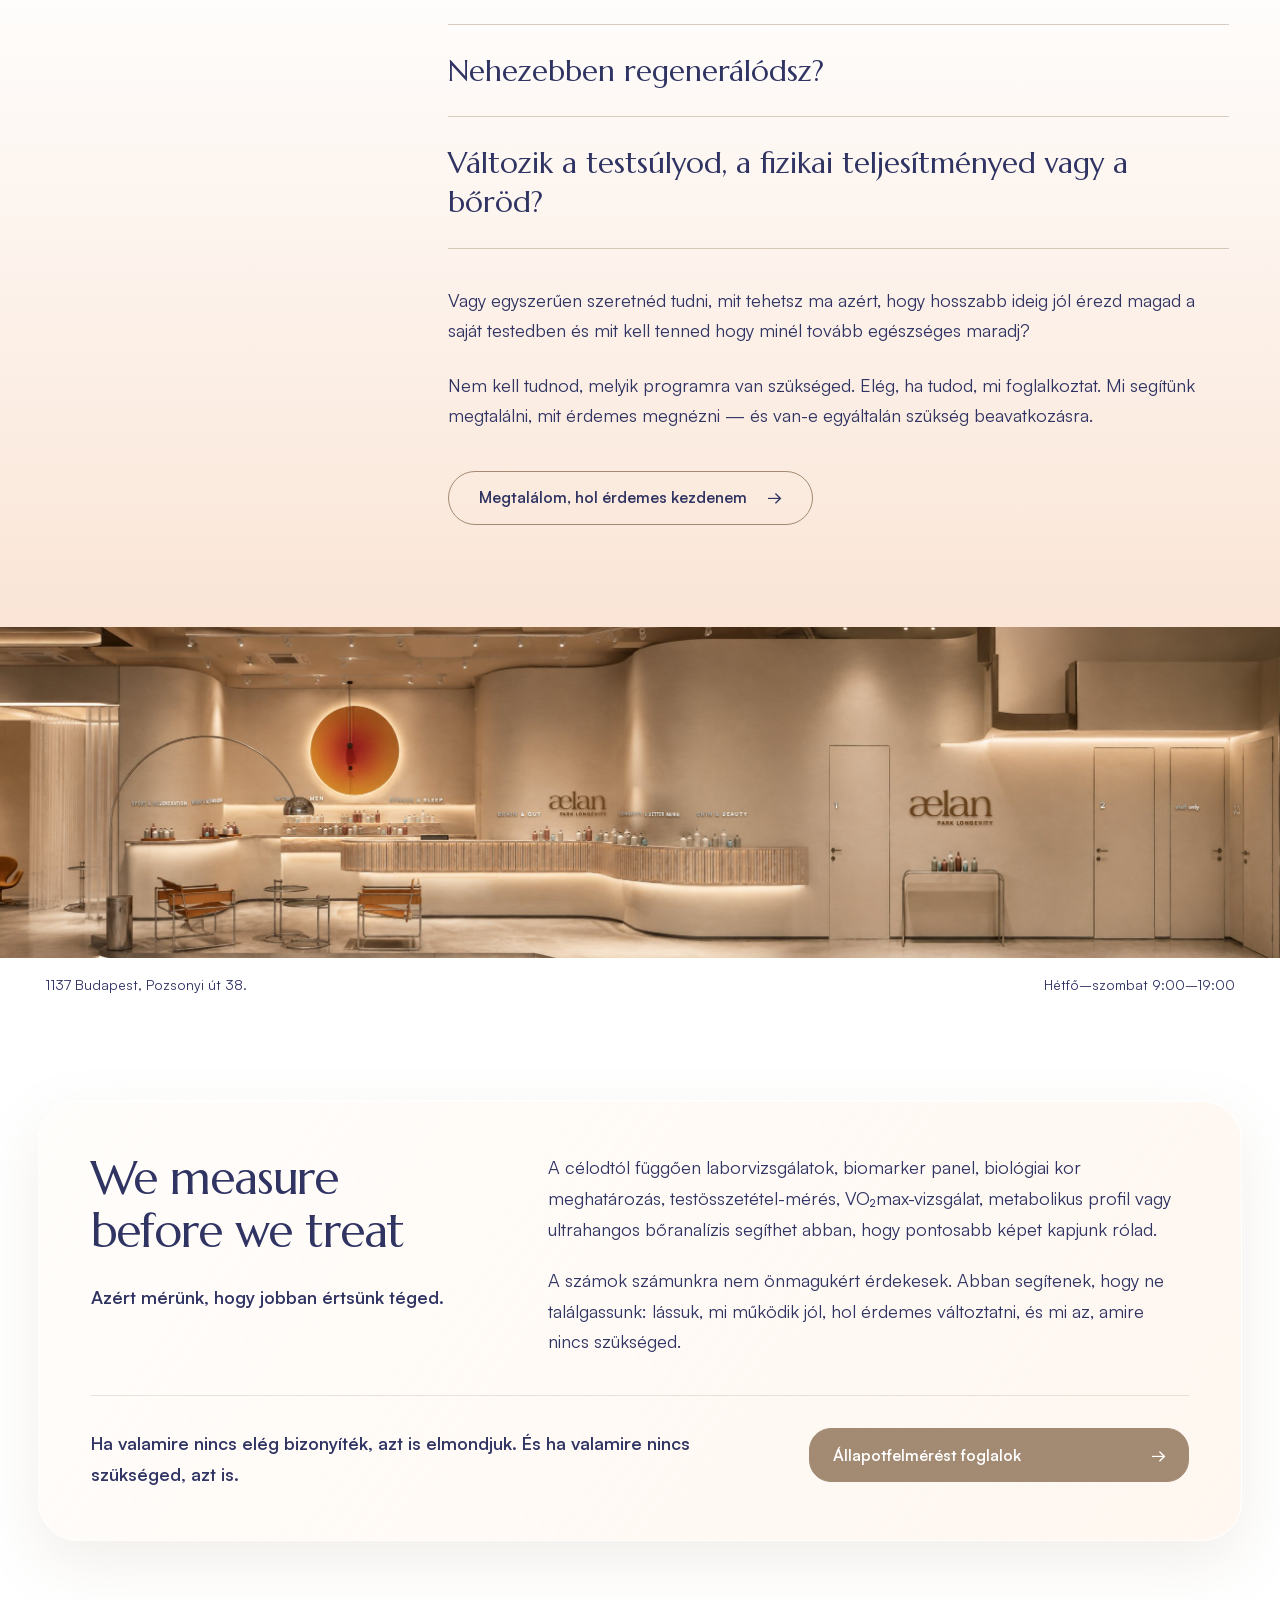
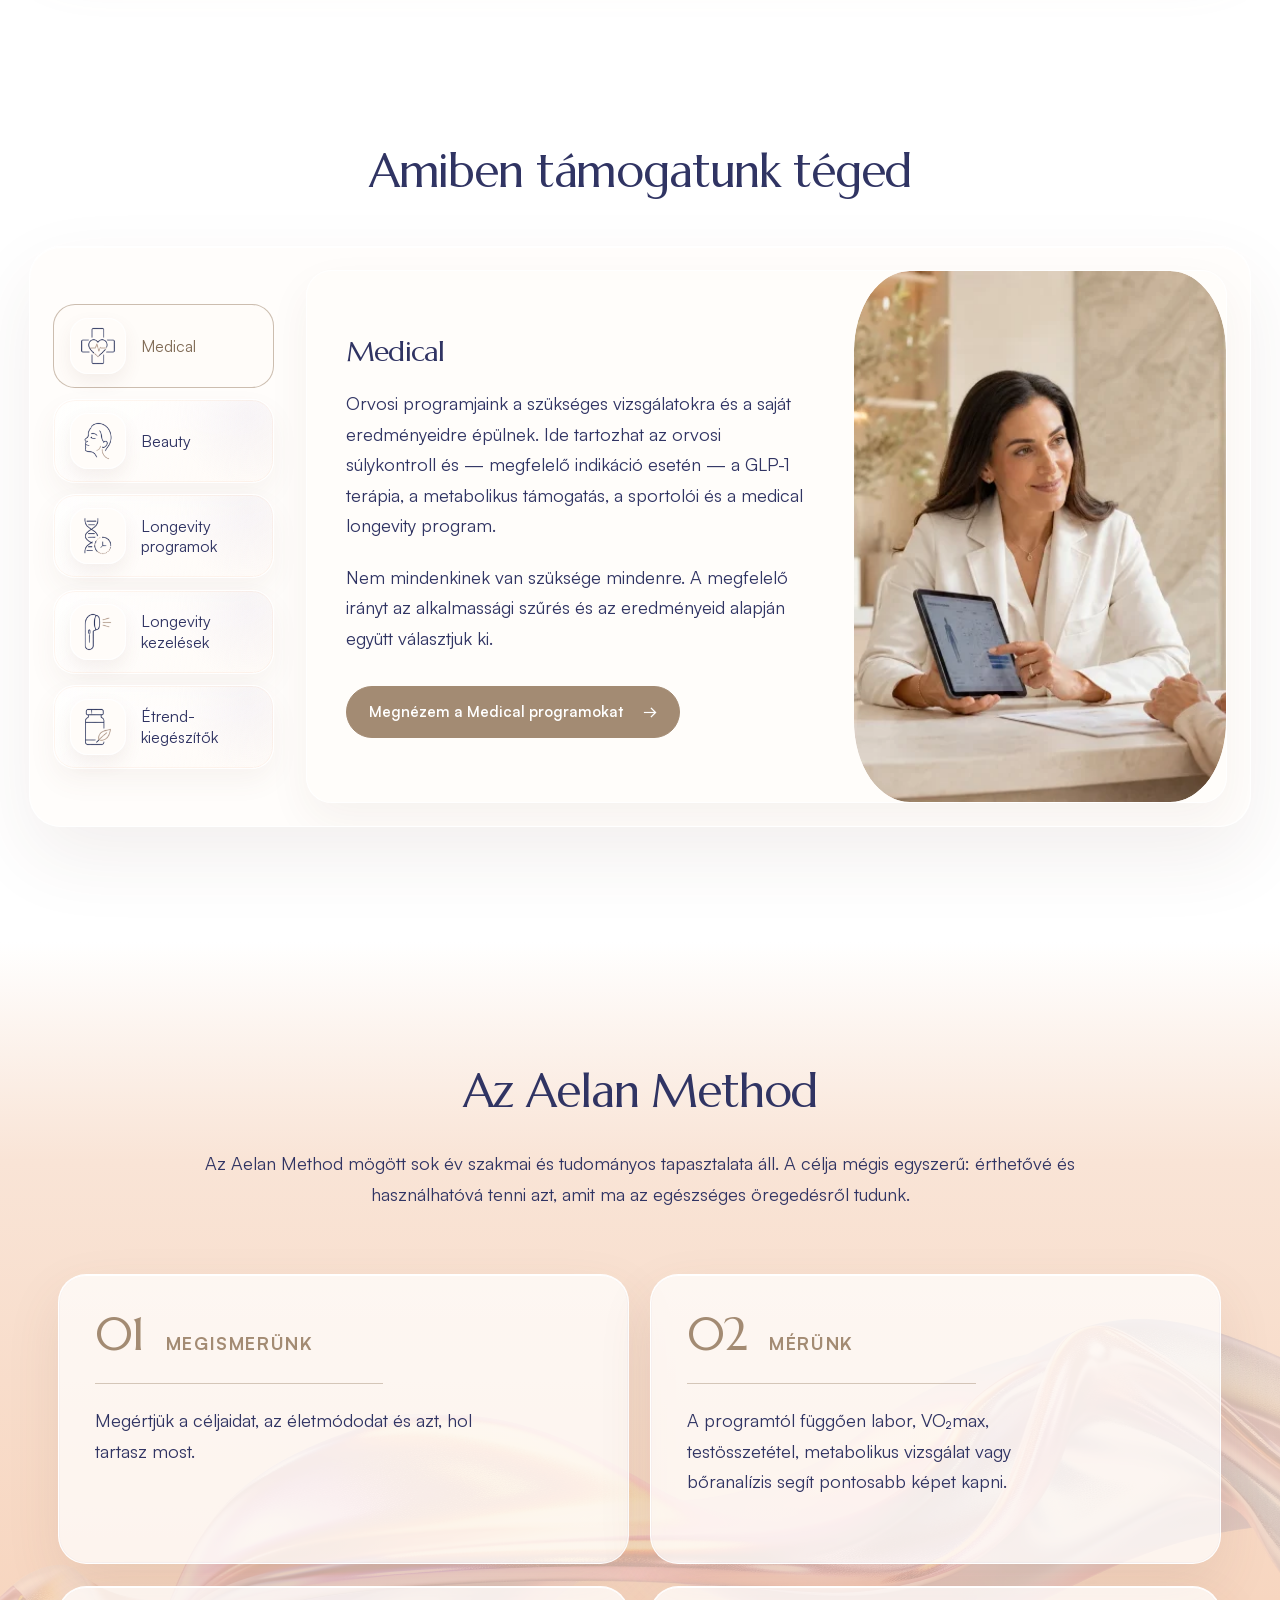
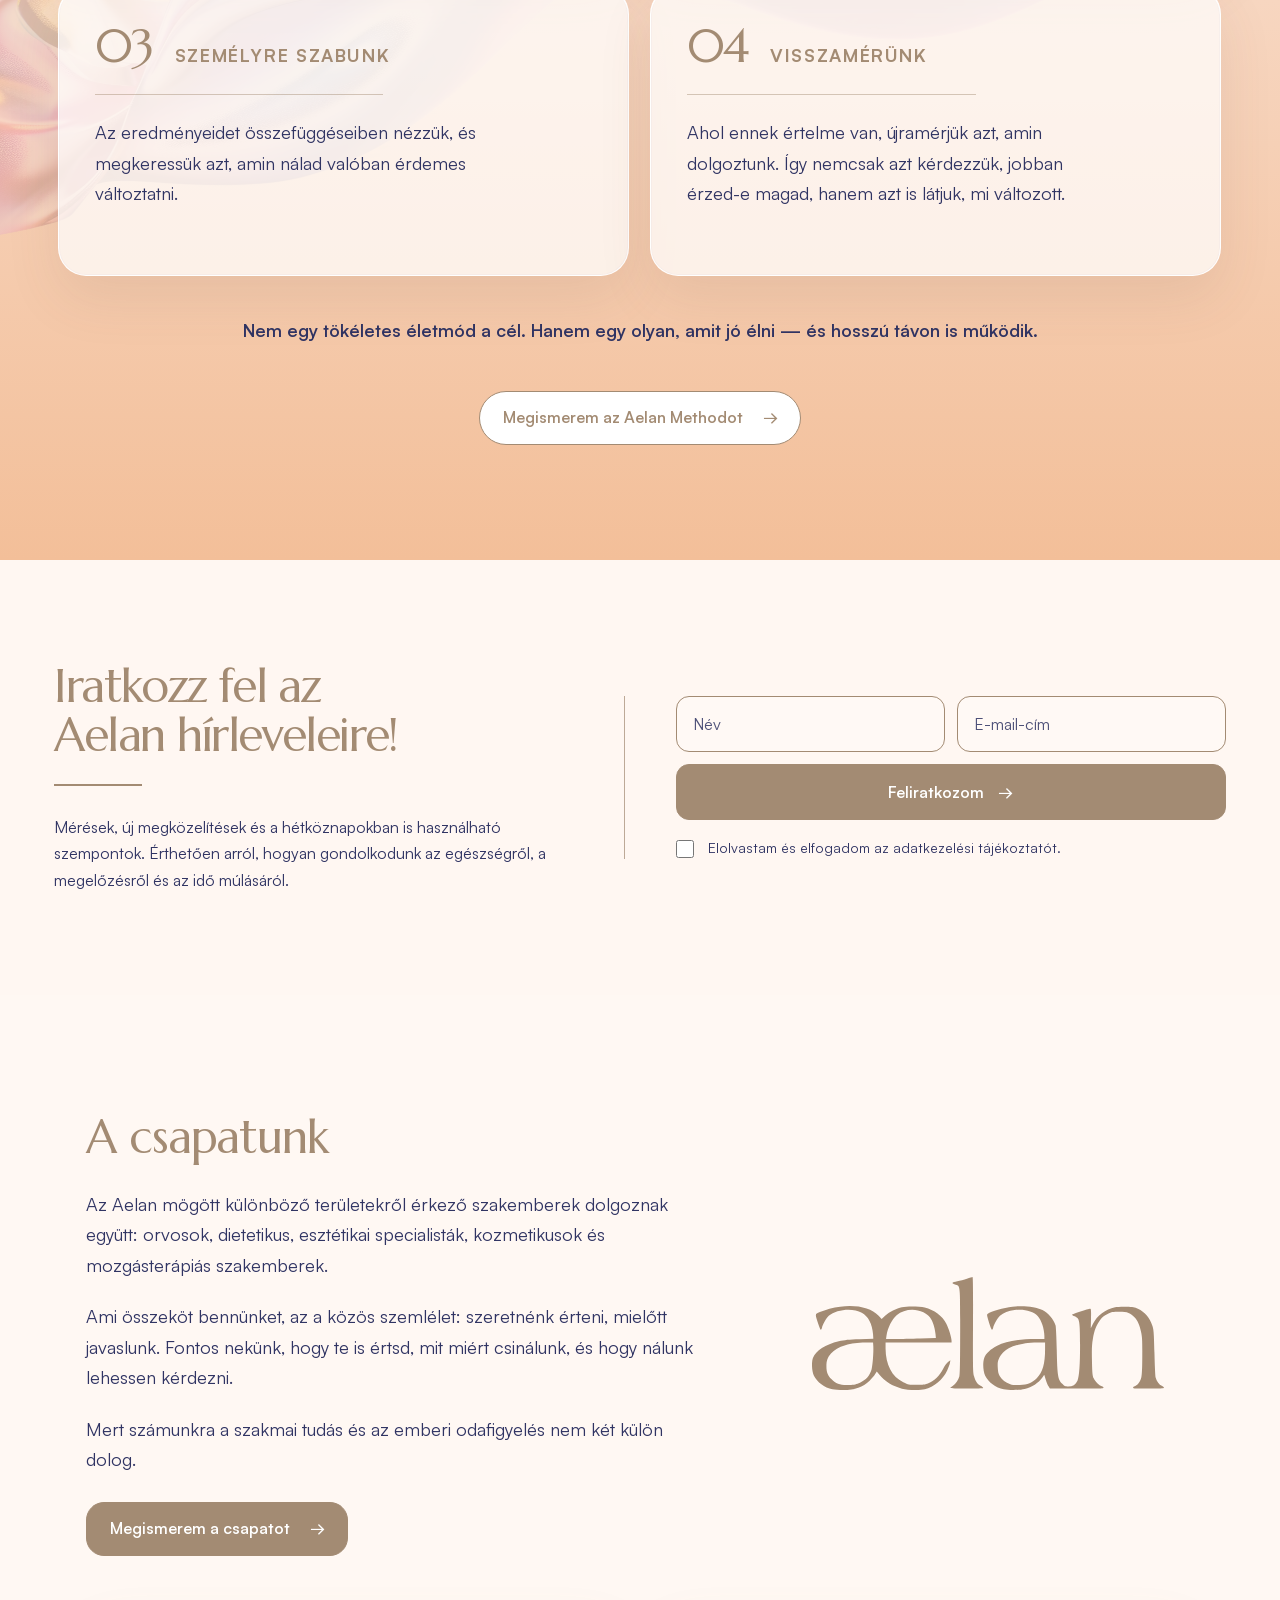
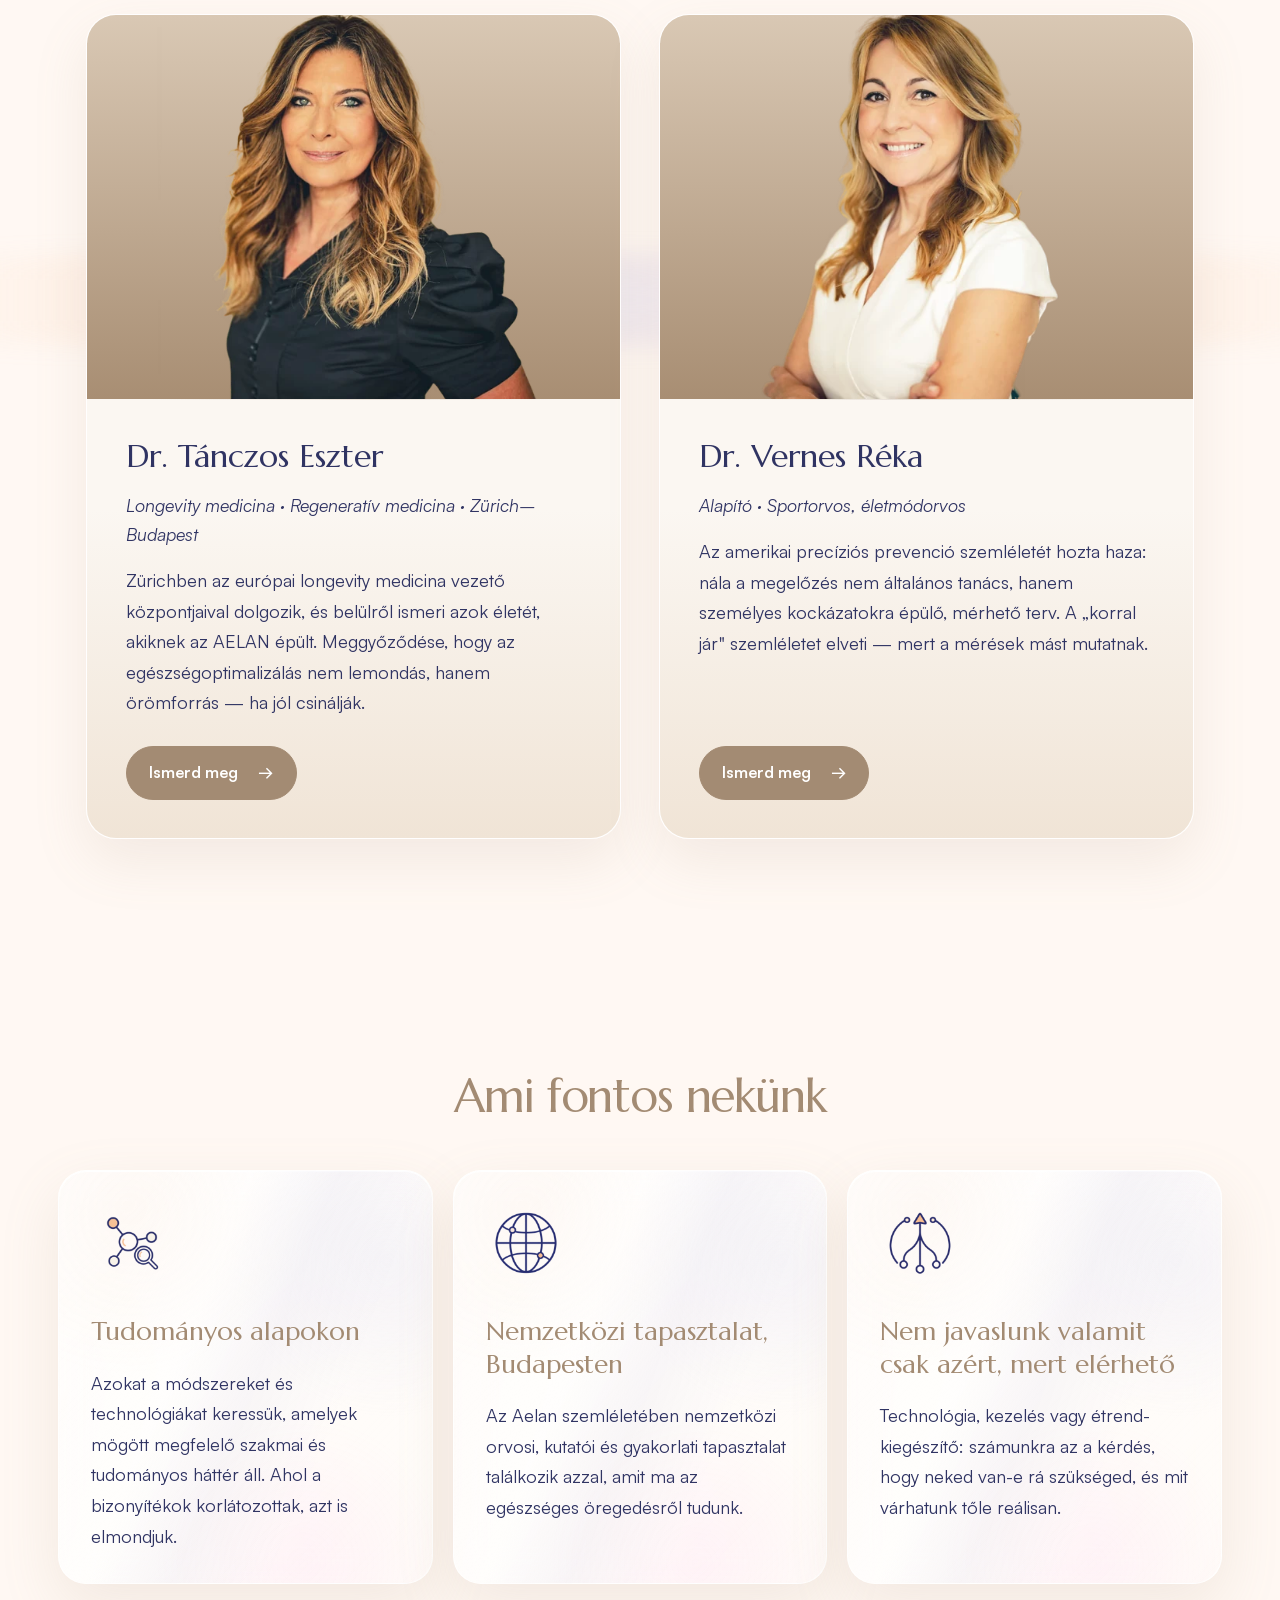
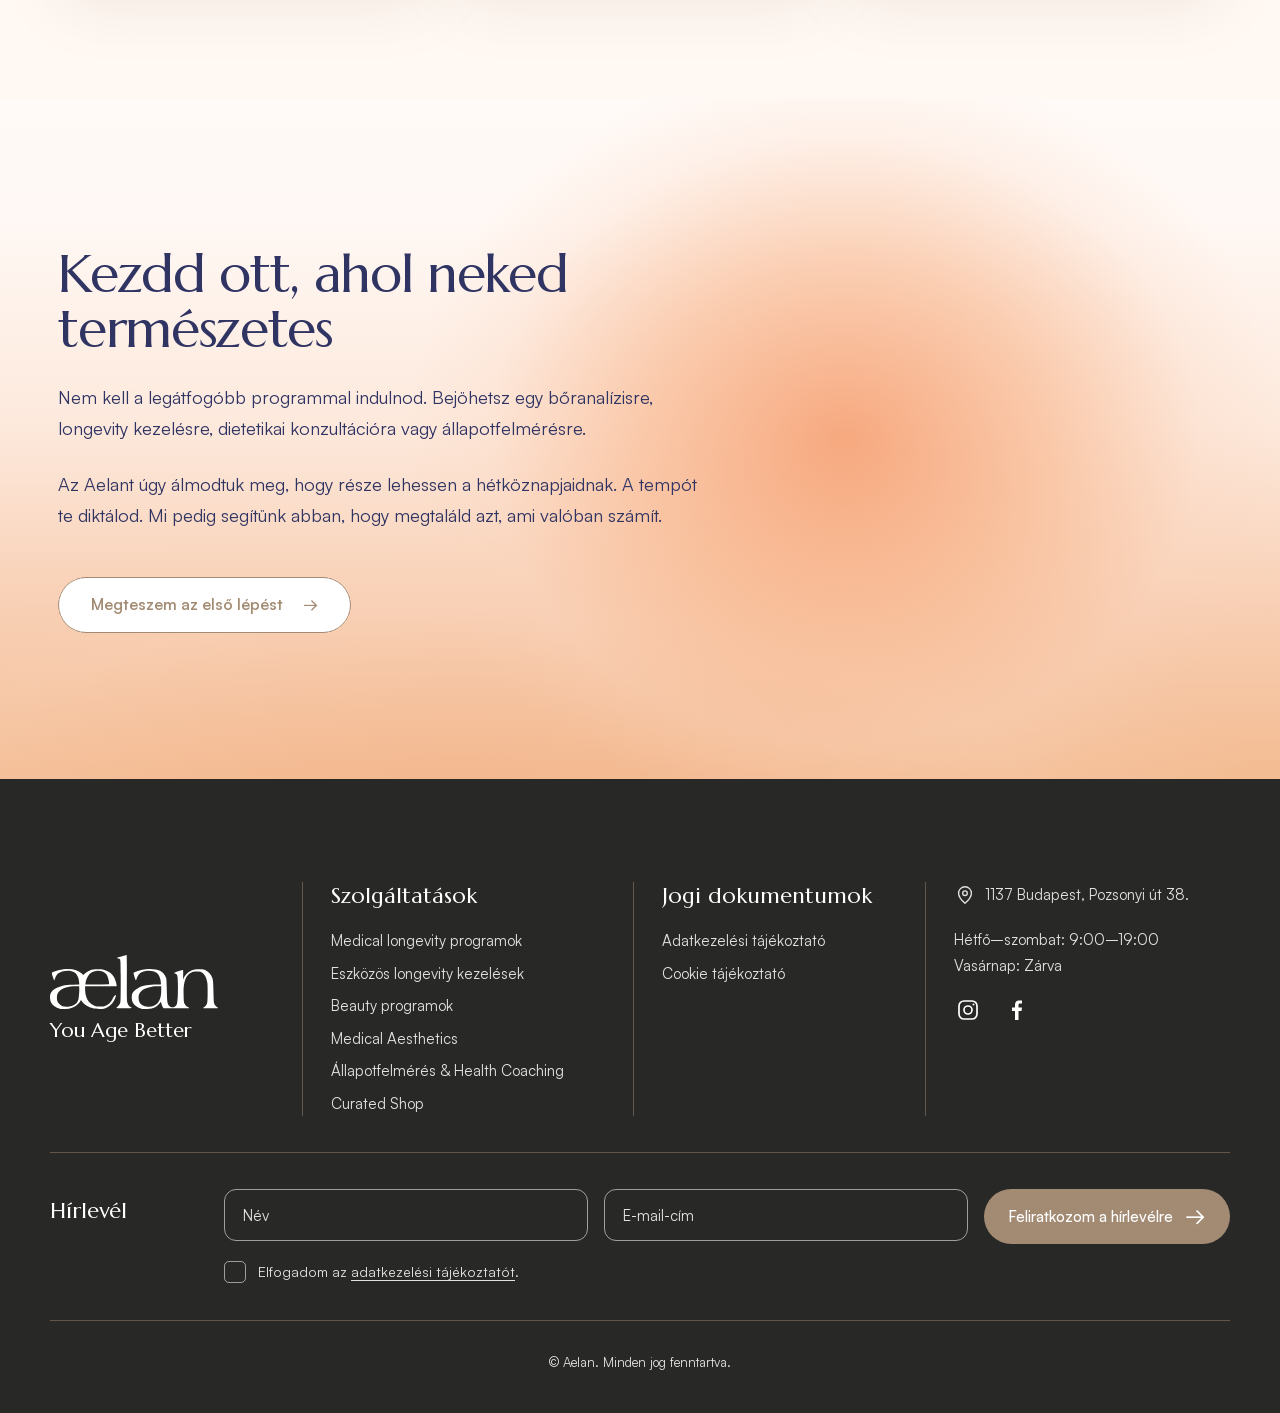
==== commit 0bebb137: "Use white and bronze homepage Method and final CTAs" ====
--- a/snapshot/index.html
+++ b/snapshot/index.html
@@ -68,7 +68,7 @@
 /*# sourceURL=elementor-frontend-inline-css */
 </style>
 <link rel='stylesheet' id='elementor-post-101-css' href='/snapshot/wp-content/uploads/elementor/css/post-101.css?ver=1791811818' media='all' />
-<link rel='stylesheet' id='aelan-elementor-editorial-css' href='/snapshot/wp-content/plugins/aelan-elementor/assets/editorial.css?ver=0.3.45' media='all' />
+<link rel='stylesheet' id='aelan-elementor-editorial-css' href='/snapshot/wp-content/plugins/aelan-elementor/assets/editorial.css?ver=0.3.45-white-bronze-cta-1' media='all' />
 <link rel='stylesheet' id='elementor-post-102-css' href='/snapshot/wp-content/uploads/elementor/css/post-102.css?ver=1791813032' media='all' />
 <link rel='stylesheet' id='base-desktop-css' href='/snapshot/wp-content/uploads/elementor/css/base-desktop.css?ver=6acce0eab7635' media='all' />
 <link rel='stylesheet' id='base-mobile-css' href='/snapshot/wp-content/uploads/elementor/css/base-mobile.css?ver=6acce0eab7635' media='(max-width:767px)' />
--- a/snapshot/wp-content/plugins/aelan-elementor/assets/editorial.css
+++ b/snapshot/wp-content/plugins/aelan-elementor/assets/editorial.css
@@ -20,6 +20,8 @@
     --aelan-editorial-navy-soft: #383c6e;
     --aelan-editorial-navy-deep: #262a50;
     --aelan-editorial-pending: var(--aelan-bronze-cta, #a38b73);
+    --aelan-editorial-outline-cta-surface: #fff;
+    --aelan-editorial-outline-cta-ink: var(--aelan-bronze-cta, #a38b73);
     --aelan-editorial-hero-top: clamp(10.5rem, 16vw, 12rem);
     width: 100%;
     min-width: 0;
@@ -241,22 +243,22 @@
 .page-id-102 .aelan-editorial .aelan-method__lens { display: none; }
 .page-id-102 .aelan-editorial .aelan-method__number,
 .page-id-102 .aelan-editorial .aelan-method__card h3 { color: var(--aelan-method-heading-bronze); }
-/* 0.3.43: white translucent cards, single-line step 03, and a navy CTA. */
+/* White translucent cards, single-line step 03, and white/bronze CTA. */
 .page-id-102 .aelan-editorial .aelan-method__card {
     background: var(--aelan-method-card-surface);
 }
 .page-id-102 .aelan-editorial .aelan-method__card-heading { width: 100%; }
 .page-id-102 .aelan-editorial .aelan-method__card:nth-child(3) h3 { white-space: nowrap; }
 .page-id-102 .aelan-editorial .aelan-method__footer .aelan-button {
-    --aelan-method-cta-hover: #25294f;
-    background: var(--aelan-navy, #303463);
-    border-color: var(--aelan-navy, #303463);
-    color: #fff;
+    background: var(--aelan-editorial-outline-cta-surface);
+    border-color: var(--aelan-editorial-outline-cta-ink);
+    color: var(--aelan-editorial-outline-cta-ink);
     box-shadow: none;
 }
 .page-id-102 .aelan-editorial .aelan-method__footer .aelan-button:hover {
-    background: var(--aelan-method-cta-hover);
-    border-color: var(--aelan-method-cta-hover);
+    background: var(--aelan-editorial-outline-cta-surface);
+    border-color: var(--aelan-editorial-outline-cta-ink);
+    color: var(--aelan-editorial-outline-cta-ink);
 }
 @media (max-width: 380px) {
     .page-id-102 .aelan-editorial .aelan-method__card:nth-child(3) .aelan-method__card-heading { gap: .75rem; }
@@ -814,9 +816,9 @@
 }
 .page-id-102 .aelan-editorial .aelan-final-cta.is-sunset-light .aelan-final-cta__button,
 .page-id-102 .aelan-editorial .aelan-final-cta.is-sunset-light .aelan-final-cta__button.is-pending {
-    background: var(--aelan-navy);
-    border-color: var(--aelan-navy);
-    color: #fff;
+    background: var(--aelan-editorial-outline-cta-surface);
+    border-color: var(--aelan-editorial-outline-cta-ink);
+    color: var(--aelan-editorial-outline-cta-ink);
     cursor: default;
     min-height: 56px;
     padding-inline: 2rem;
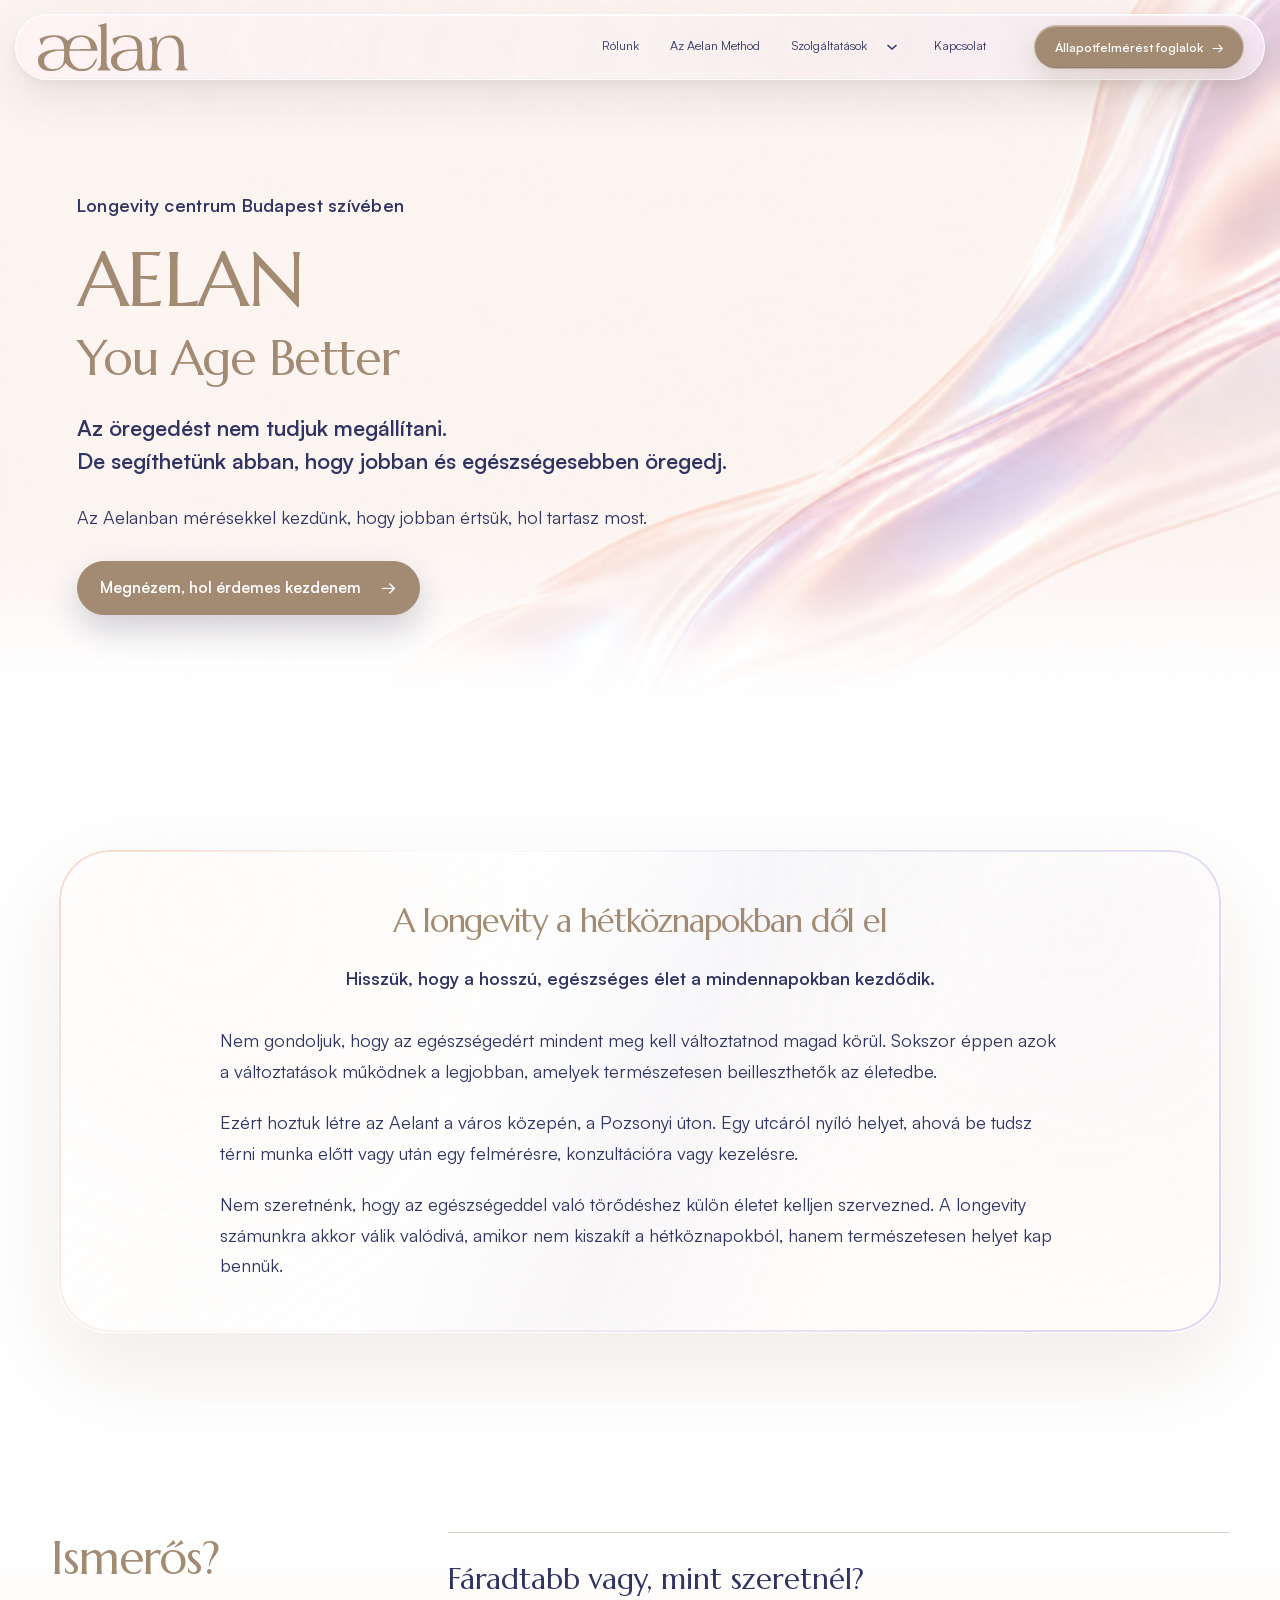
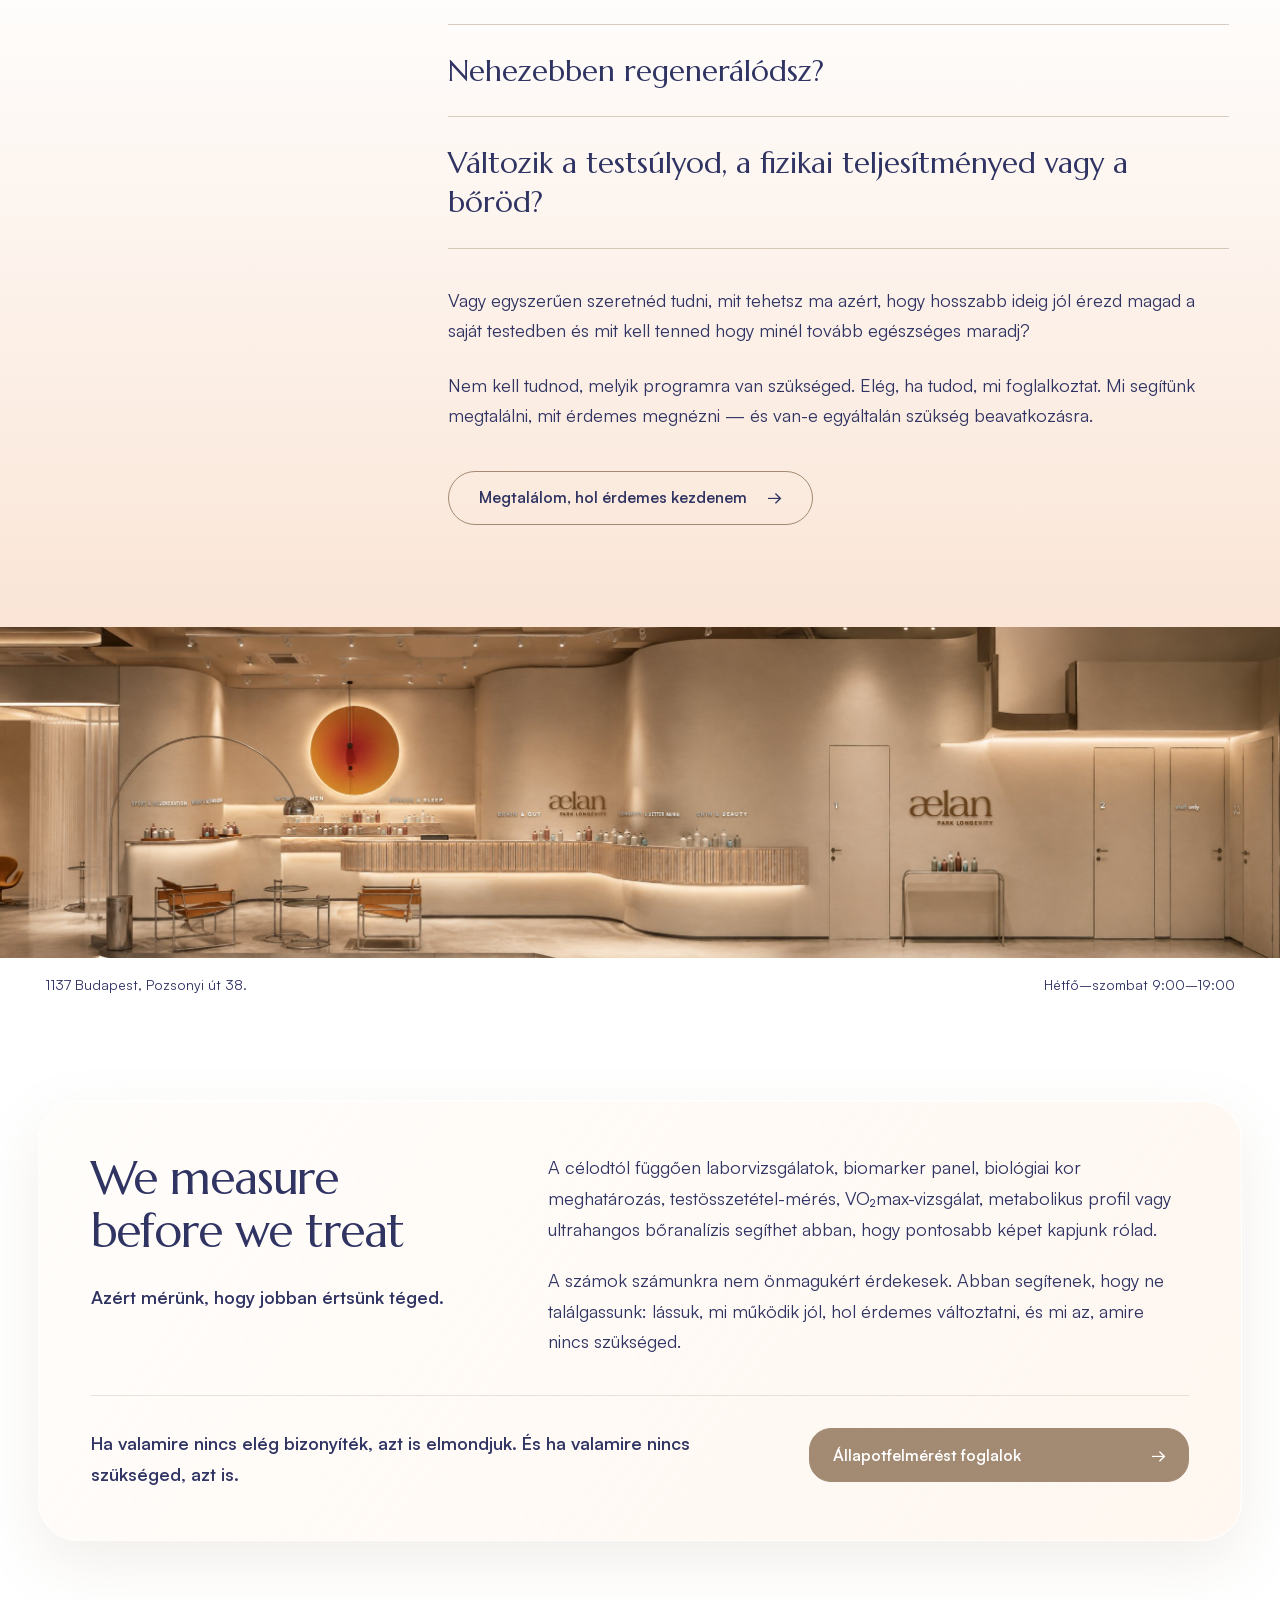
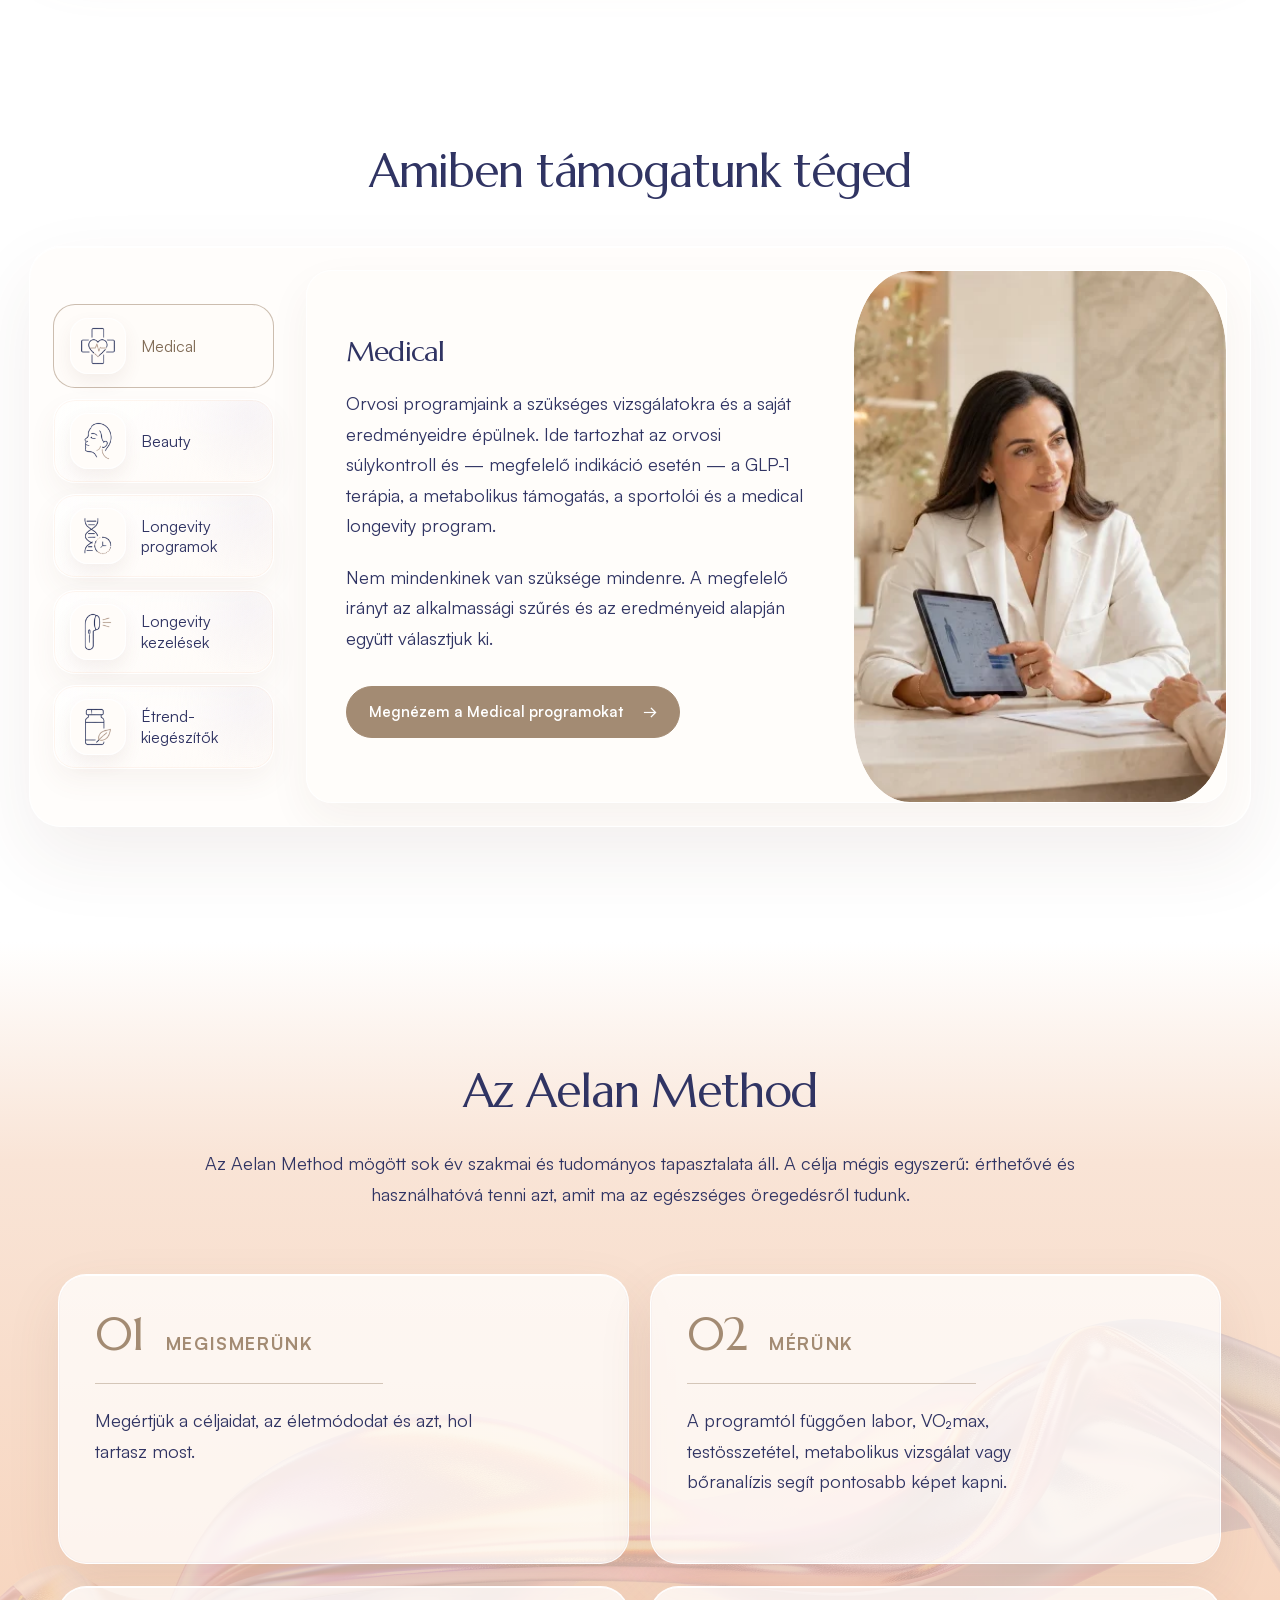
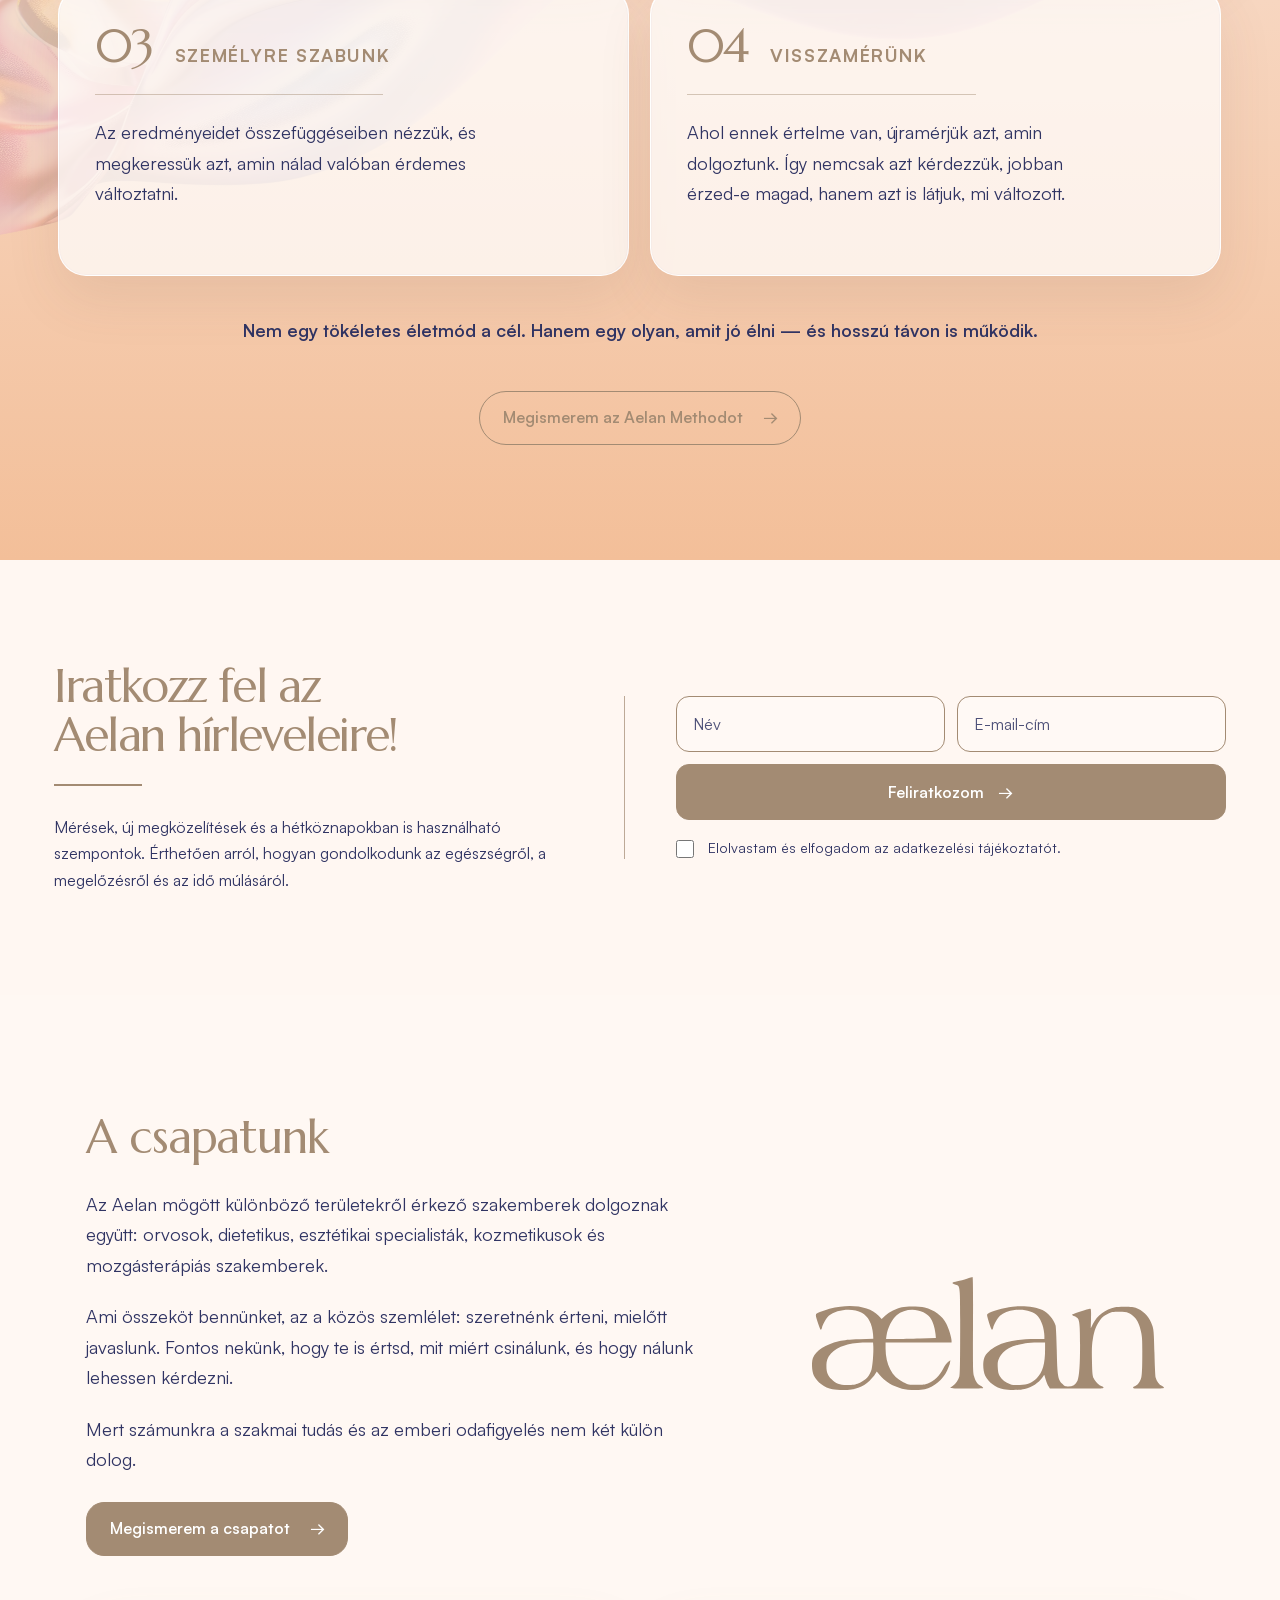
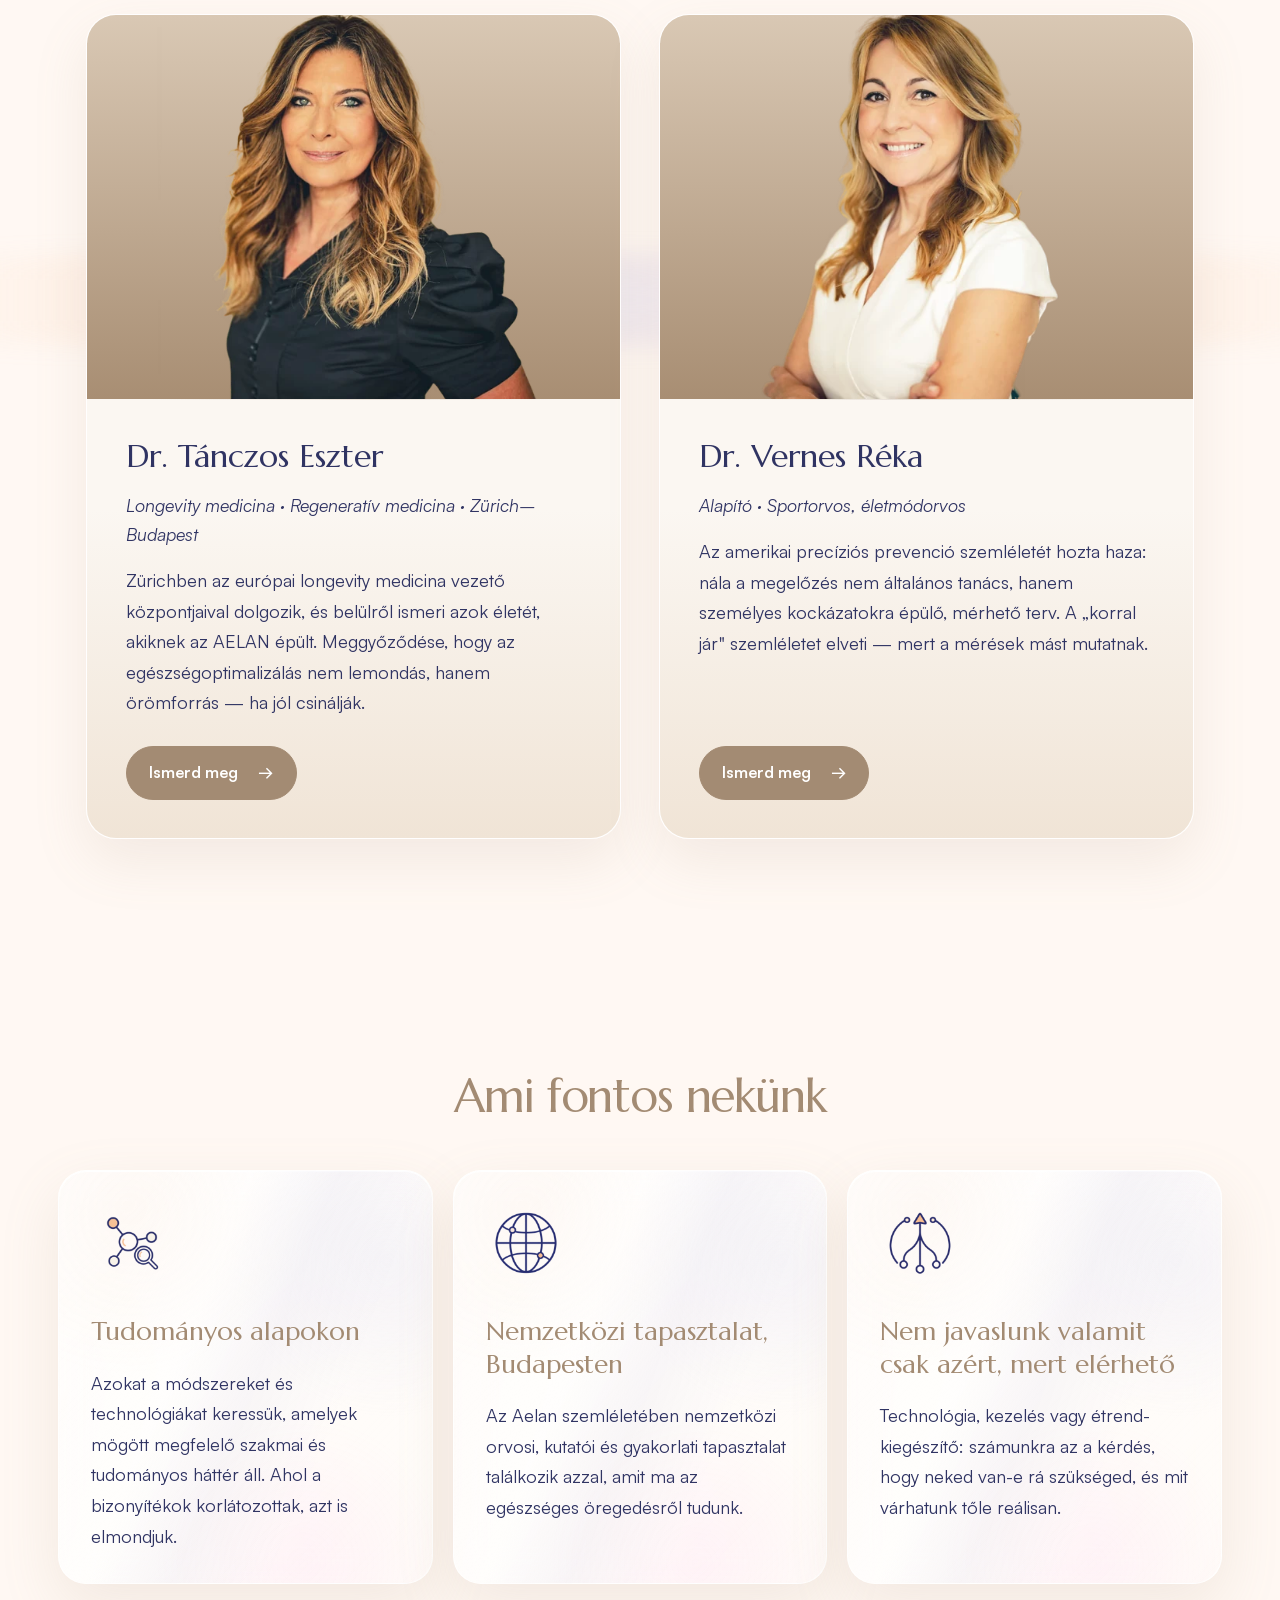
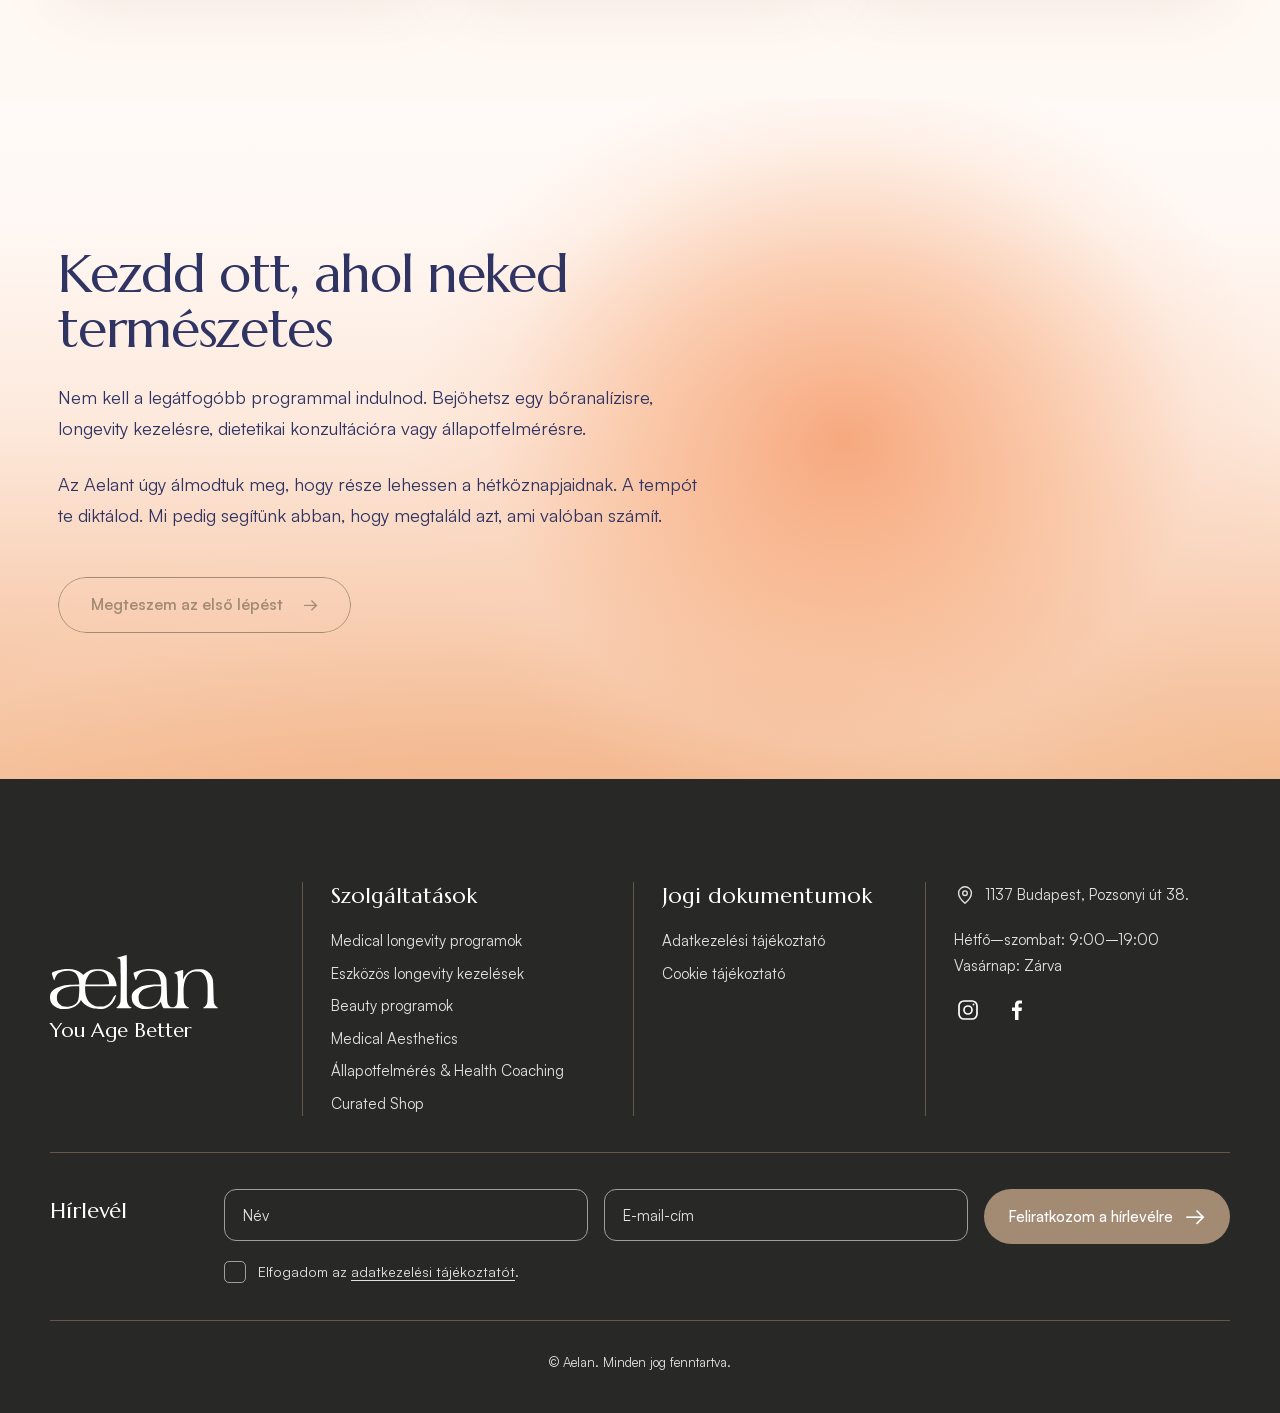
==== commit 70b68b07: "Make homepage outline CTAs transparent" ====
--- a/snapshot/index.html
+++ b/snapshot/index.html
@@ -68,7 +68,7 @@
 /*# sourceURL=elementor-frontend-inline-css */
 </style>
 <link rel='stylesheet' id='elementor-post-101-css' href='/snapshot/wp-content/uploads/elementor/css/post-101.css?ver=1791811818' media='all' />
-<link rel='stylesheet' id='aelan-elementor-editorial-css' href='/snapshot/wp-content/plugins/aelan-elementor/assets/editorial.css?ver=0.3.45-white-bronze-cta-1' media='all' />
+<link rel='stylesheet' id='aelan-elementor-editorial-css' href='/snapshot/wp-content/plugins/aelan-elementor/assets/editorial.css?ver=0.3.45-transparent-bronze-cta-2' media='all' />
 <link rel='stylesheet' id='elementor-post-102-css' href='/snapshot/wp-content/uploads/elementor/css/post-102.css?ver=1791813032' media='all' />
 <link rel='stylesheet' id='base-desktop-css' href='/snapshot/wp-content/uploads/elementor/css/base-desktop.css?ver=6acce0eab7635' media='all' />
 <link rel='stylesheet' id='base-mobile-css' href='/snapshot/wp-content/uploads/elementor/css/base-mobile.css?ver=6acce0eab7635' media='(max-width:767px)' />
--- a/snapshot/wp-content/plugins/aelan-elementor/assets/editorial.css
+++ b/snapshot/wp-content/plugins/aelan-elementor/assets/editorial.css
@@ -20,7 +20,7 @@
     --aelan-editorial-navy-soft: #383c6e;
     --aelan-editorial-navy-deep: #262a50;
     --aelan-editorial-pending: var(--aelan-bronze-cta, #a38b73);
-    --aelan-editorial-outline-cta-surface: #fff;
+    --aelan-editorial-outline-cta-surface: transparent;
     --aelan-editorial-outline-cta-ink: var(--aelan-bronze-cta, #a38b73);
     --aelan-editorial-hero-top: clamp(10.5rem, 16vw, 12rem);
     width: 100%;
@@ -243,7 +243,7 @@
 .page-id-102 .aelan-editorial .aelan-method__lens { display: none; }
 .page-id-102 .aelan-editorial .aelan-method__number,
 .page-id-102 .aelan-editorial .aelan-method__card h3 { color: var(--aelan-method-heading-bronze); }
-/* White translucent cards, single-line step 03, and white/bronze CTA. */
+/* White translucent cards, single-line step 03, and transparent/bronze CTA. */
 .page-id-102 .aelan-editorial .aelan-method__card {
     background: var(--aelan-method-card-surface);
 }
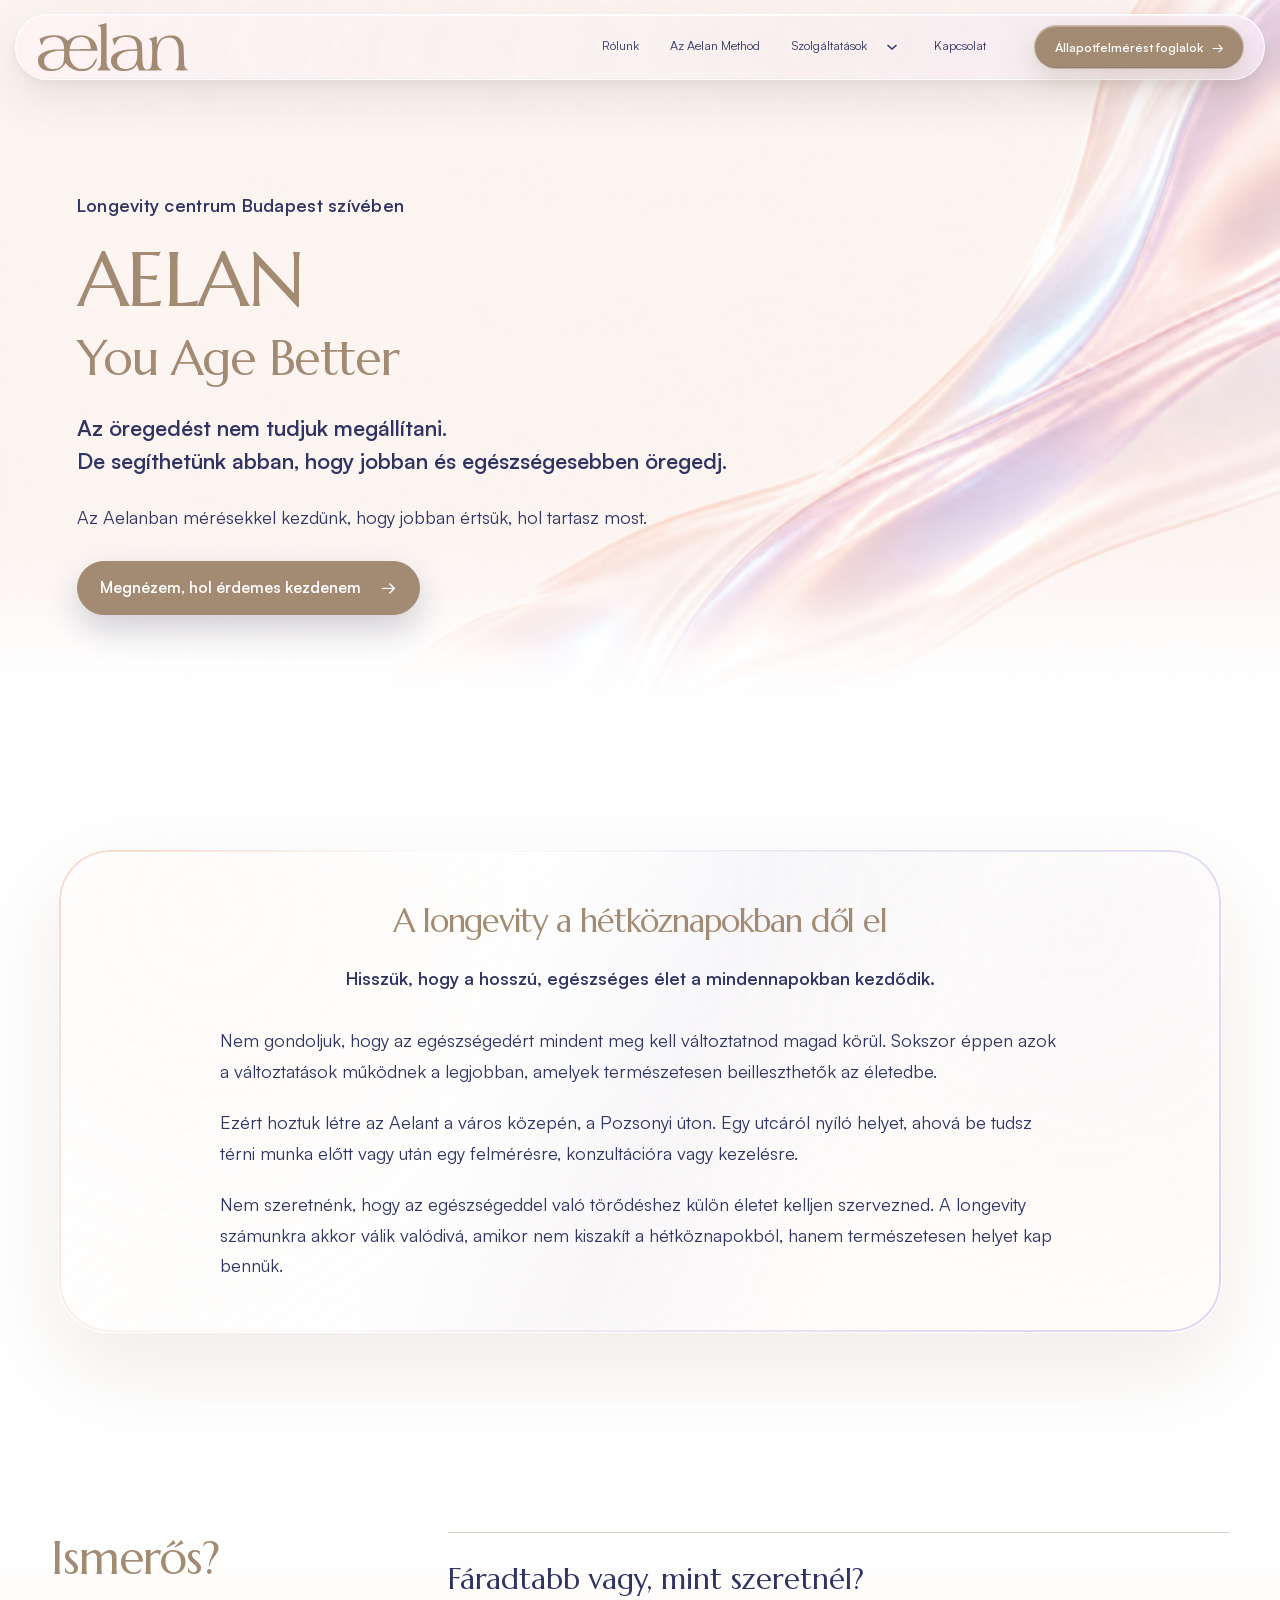
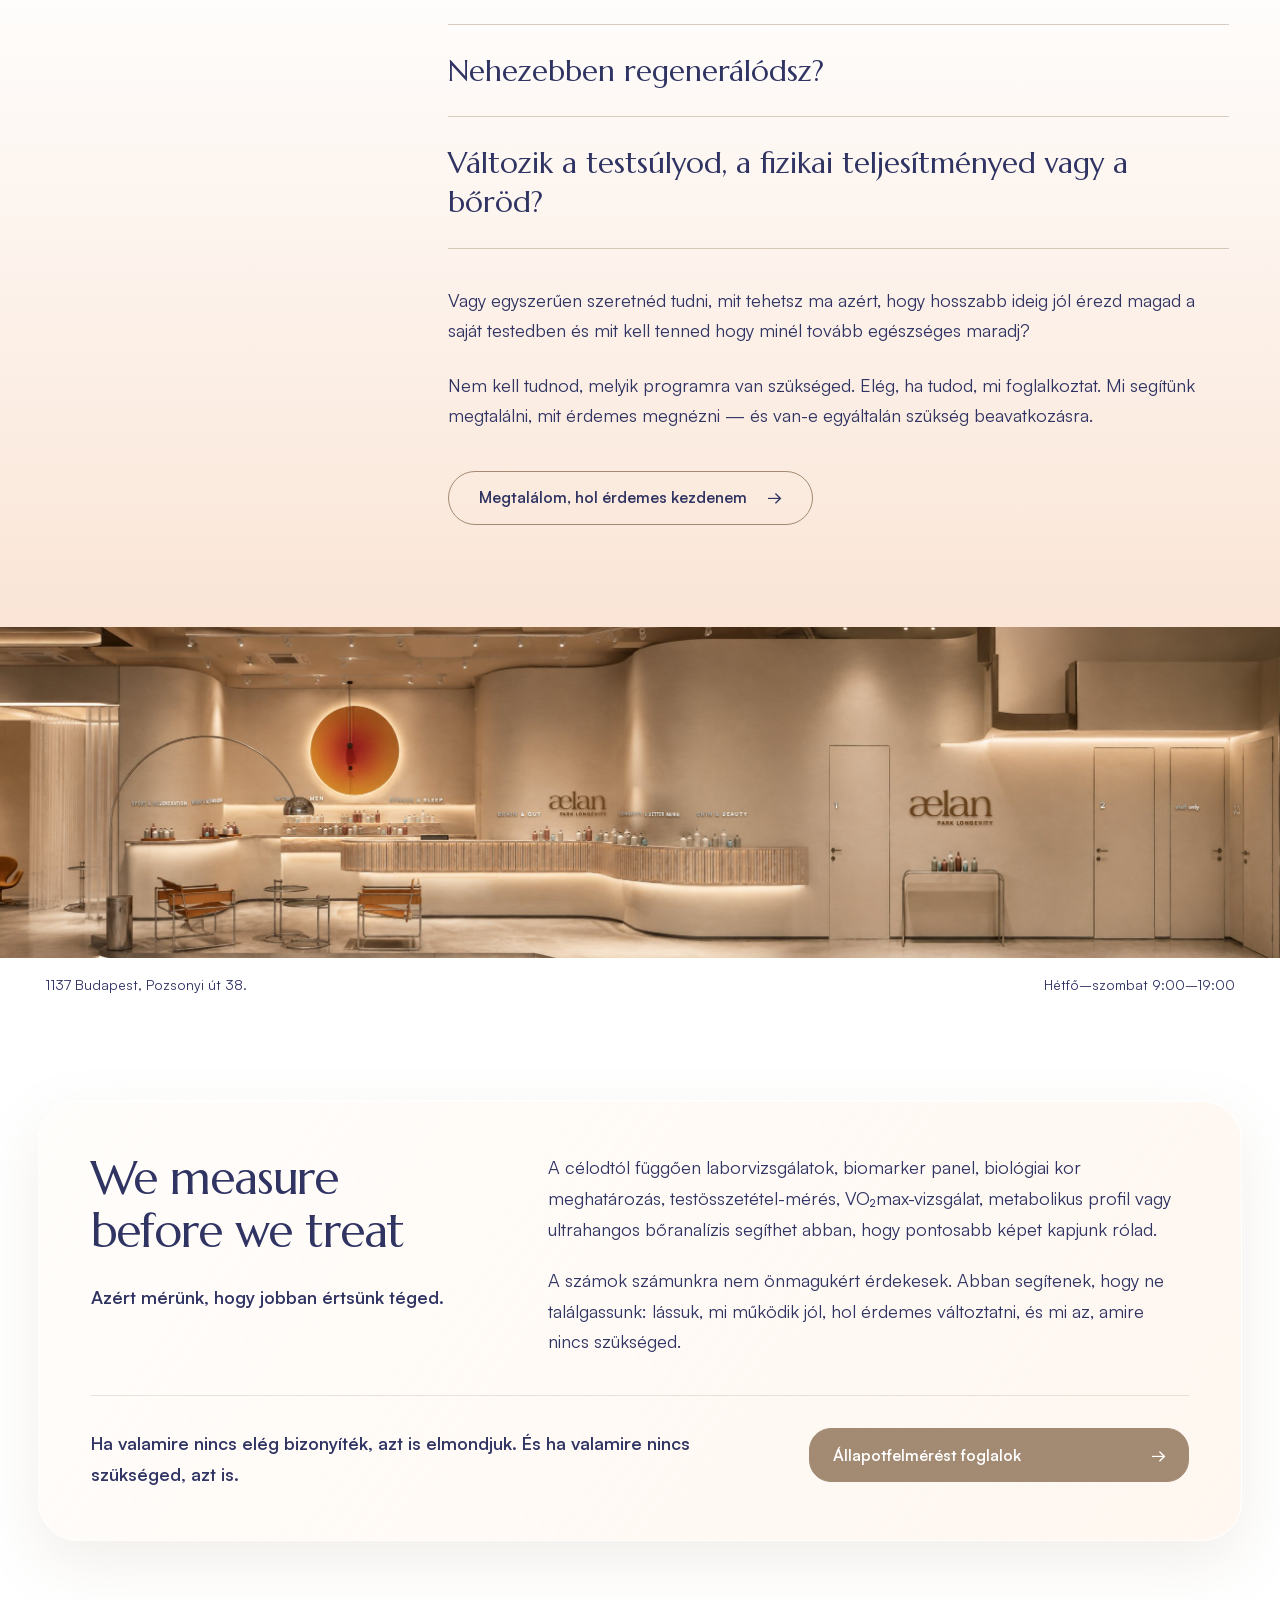
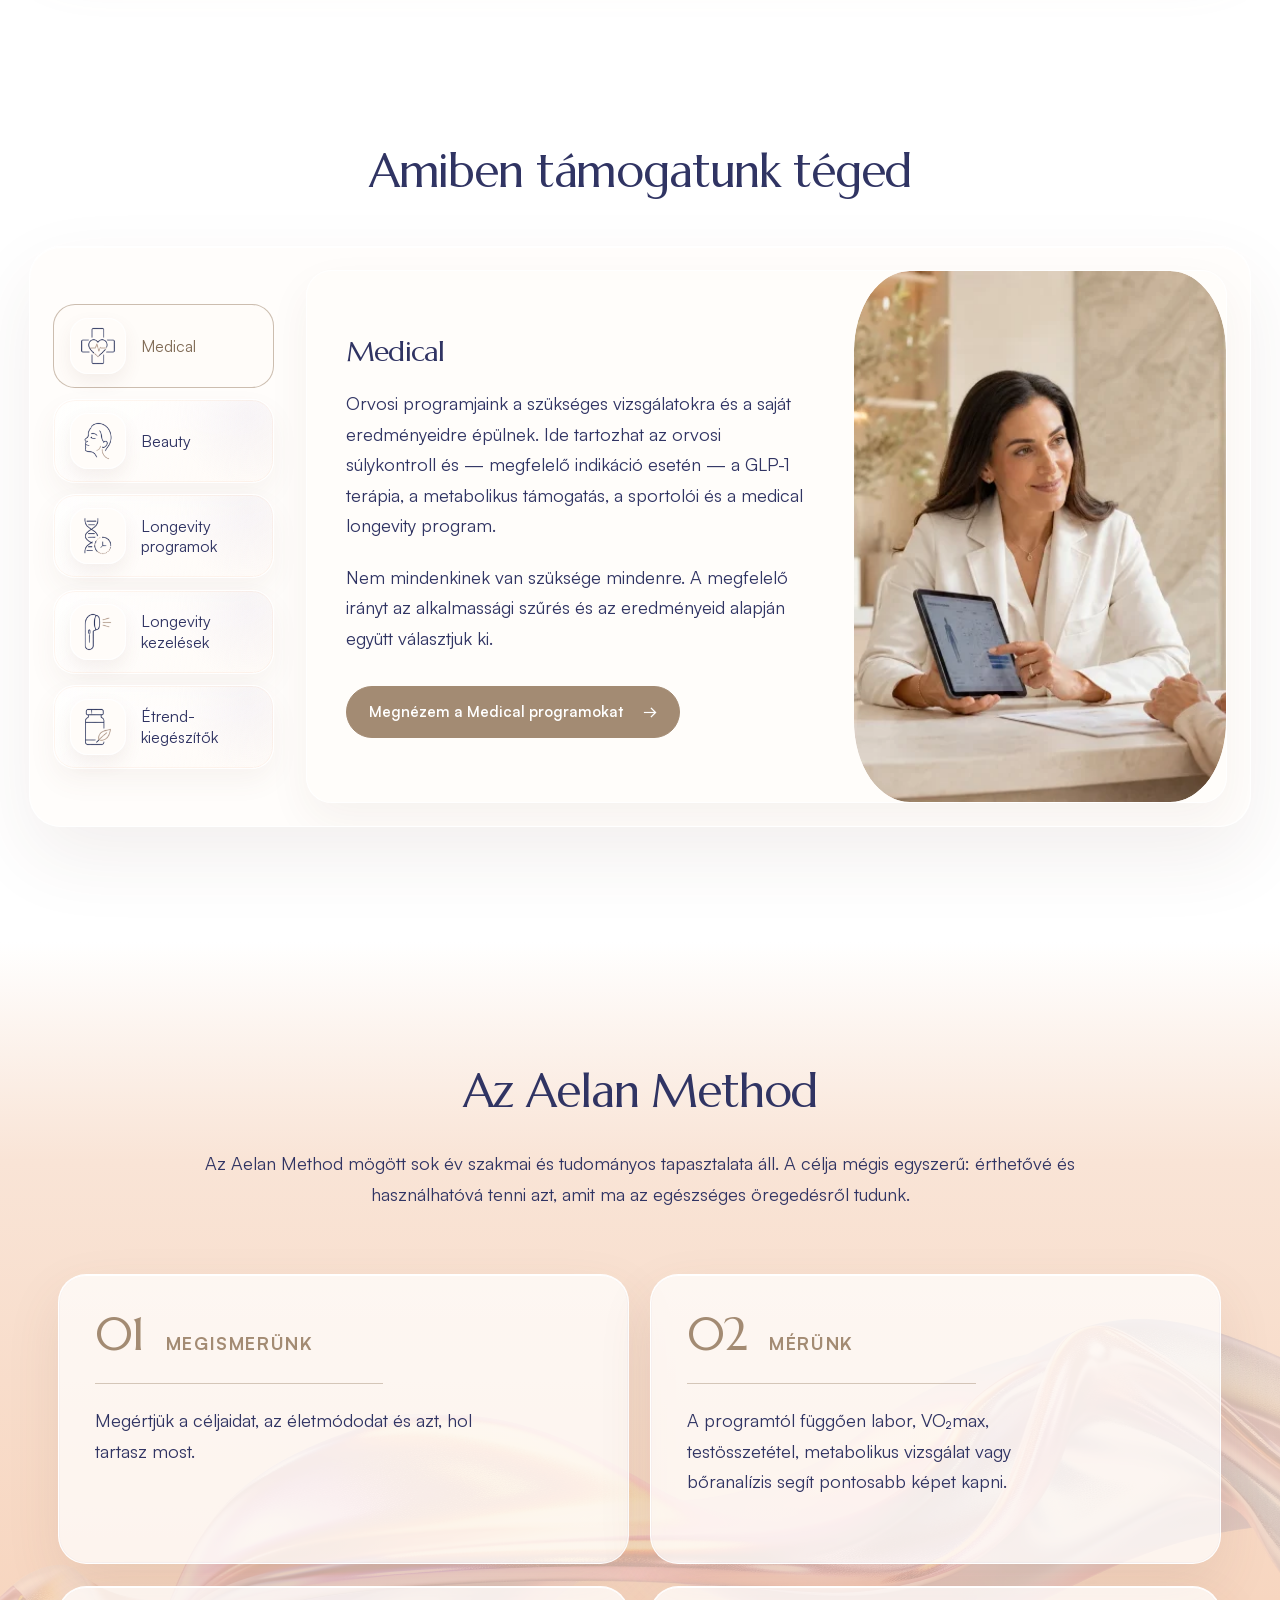
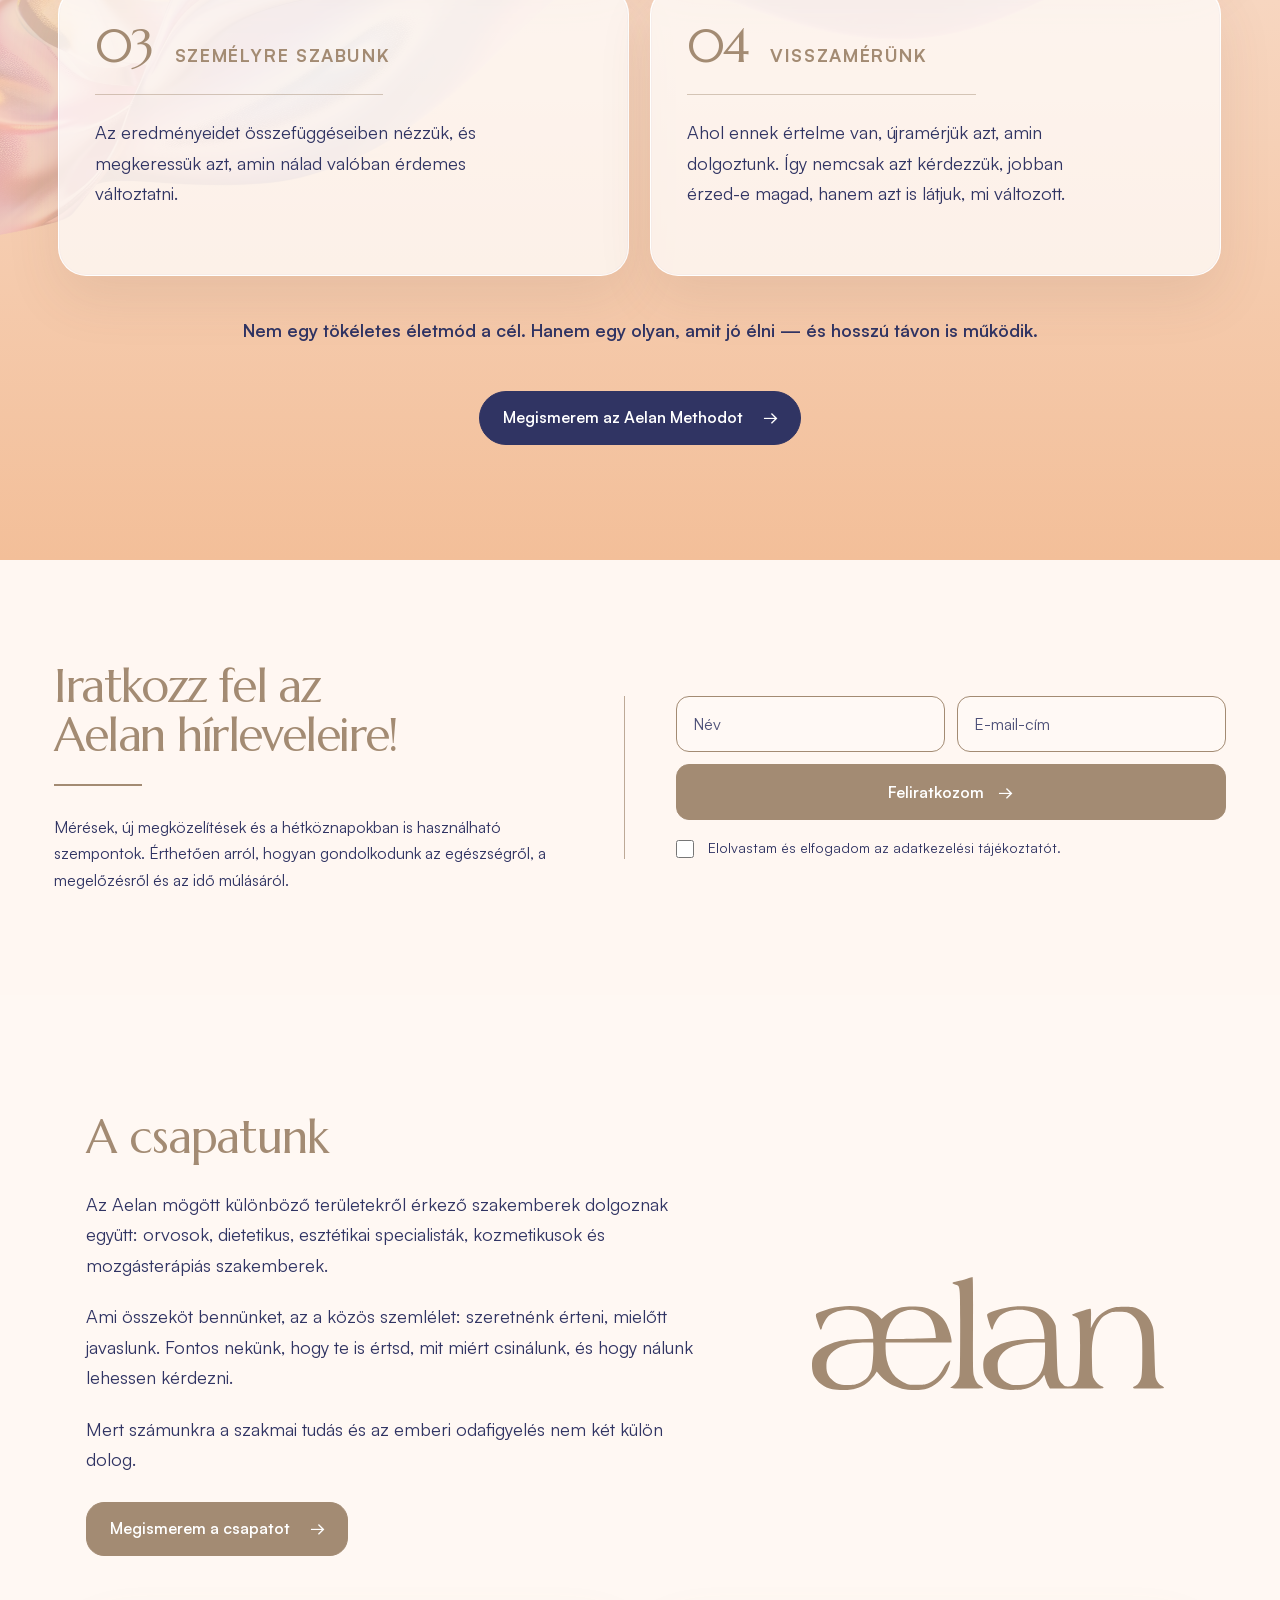
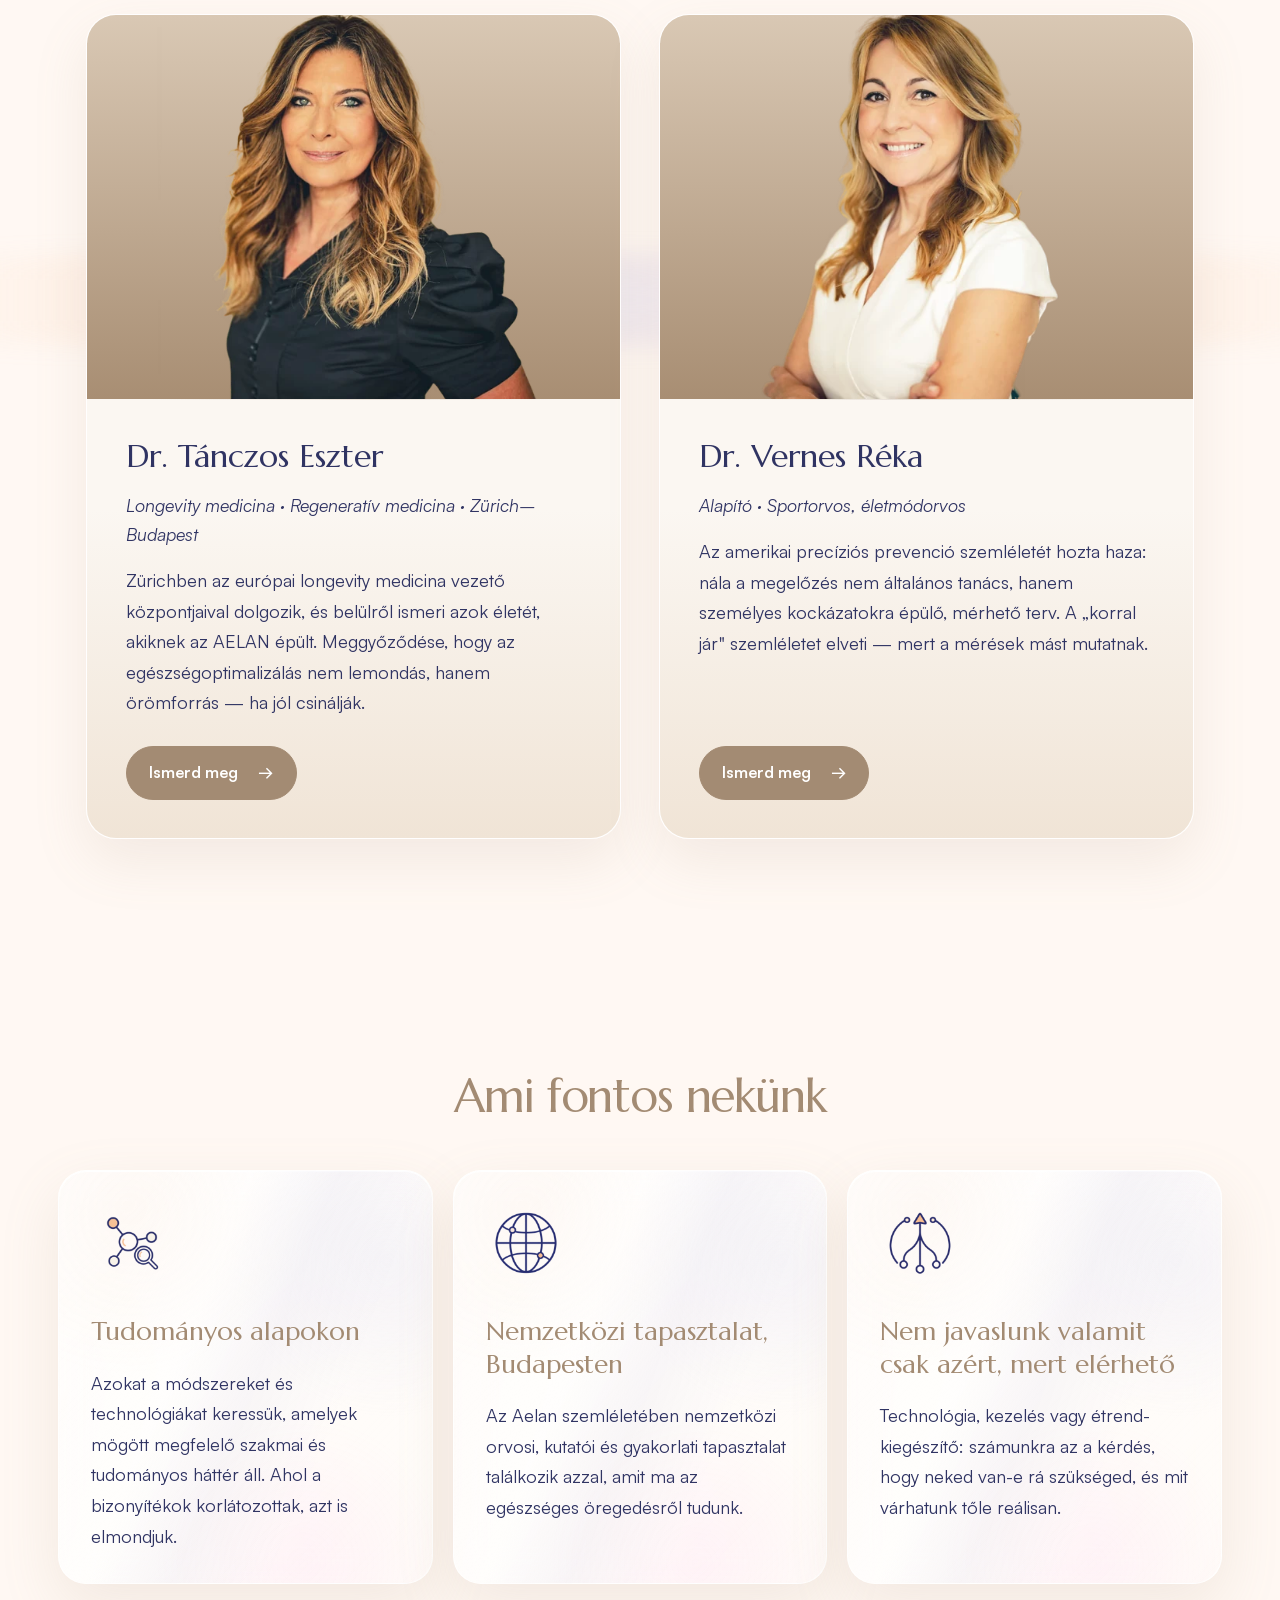
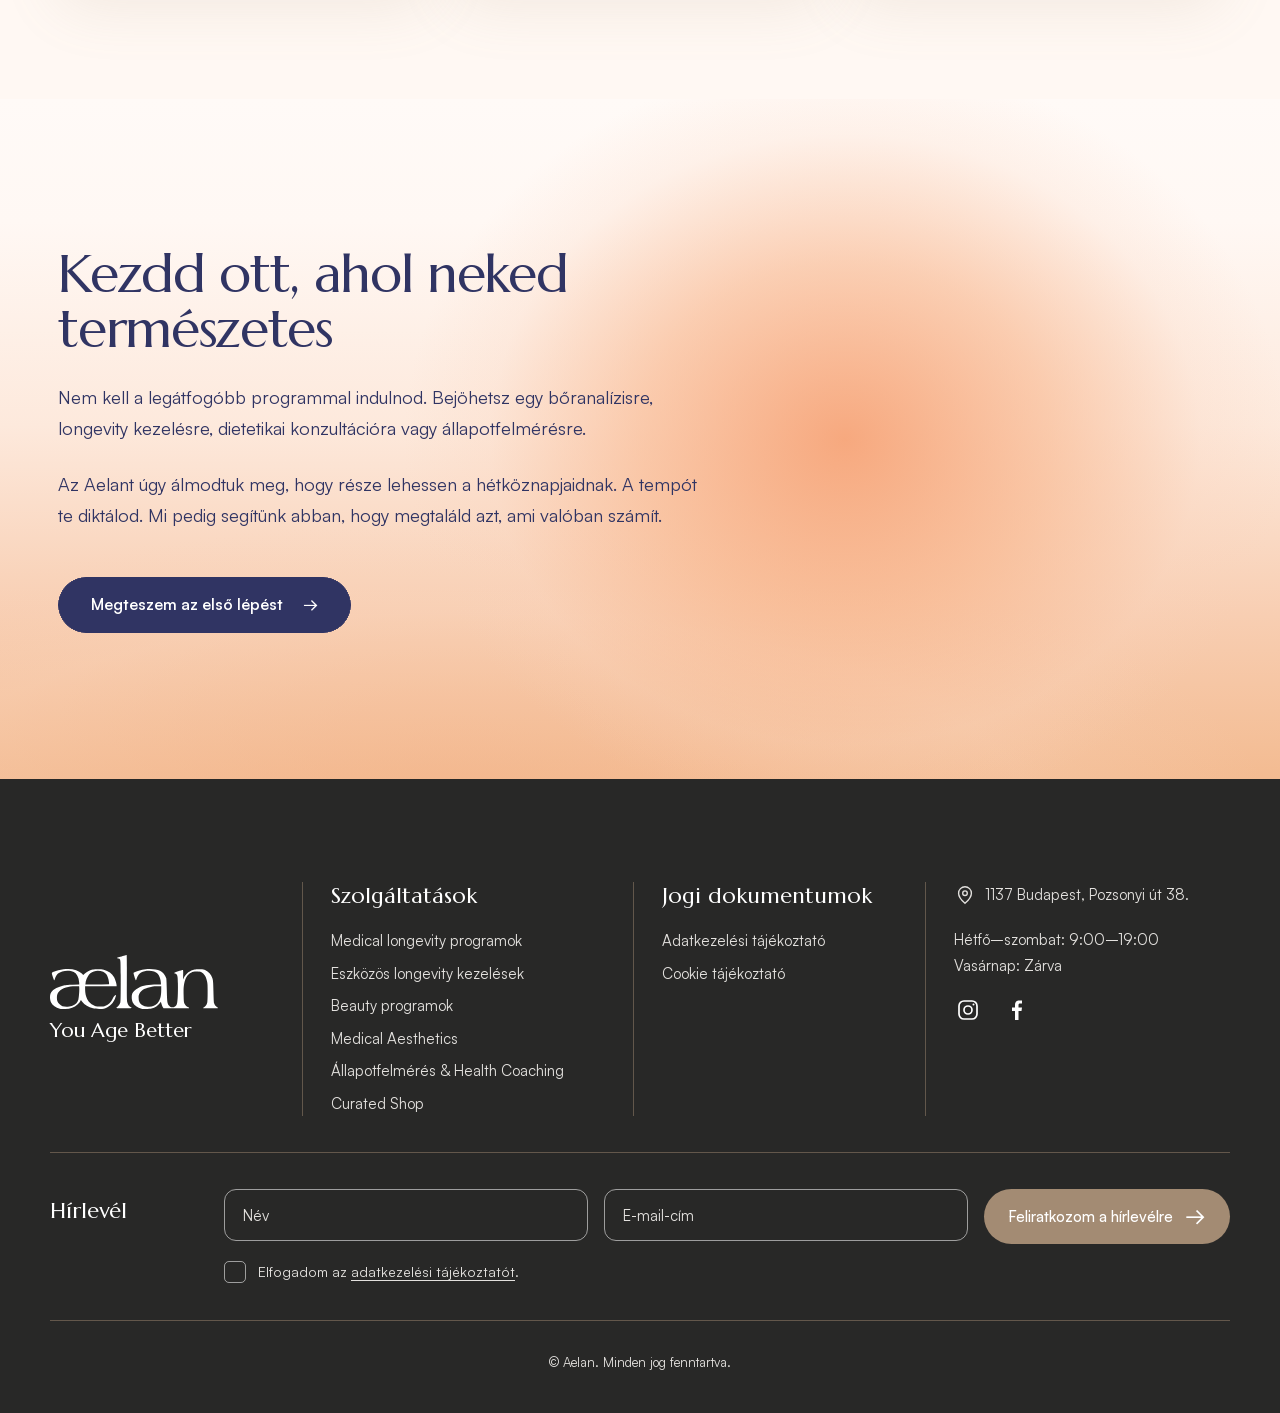
==== commit c1a01331: "Restore navy Method and final homepage CTAs" ====
--- a/snapshot/index.html
+++ b/snapshot/index.html
@@ -58,7 +58,7 @@
 .skip-link.screen-reader-text{border:0;clip-path:inset(50%);height:1px;margin:-1px;overflow:hidden;padding:0;position:absolute!important;width:1px;word-wrap:normal!important;word-break:normal!important}.skip-link.screen-reader-text:focus{background-color:#eee;clip-path:none;color:#444;display:block;font-size:1em;height:auto;left:5px;line-height:normal;padding:15px 23px 14px;text-decoration:none;top:5px;width:auto;z-index:100000}
 /*# sourceURL=/wp-includes/css/wp-block-template-skip-link.min.css */
 </style>
-<link rel='stylesheet' id='aelan-elementor-shell-css' href='/snapshot/wp-content/plugins/aelan-elementor/assets/shell.css?ver=0.3.45-classic-nav-2' media='all' />
+<link rel='stylesheet' id='aelan-elementor-shell-css' href='/snapshot/wp-content/plugins/aelan-elementor/assets/shell.css?ver=0.3.45-classic-nav-3' media='all' />
 <link rel='stylesheet' id='aelan-elementor-blocks-css' href='/snapshot/wp-content/plugins/aelan-elementor/assets/blocks.css?ver=0.3.33' media='all' />
 <link rel='stylesheet' id='aelan-elementor-layout-css' href='/snapshot/wp-content/plugins/aelan-elementor/assets/elementor.css?ver=0.3.33' media='all' />
 <link rel='stylesheet' id='elementor-frontend-css' href='/snapshot/wp-content/plugins/elementor/assets/css/frontend.min.css?ver=4.2.4' media='all' />
@@ -68,7 +68,7 @@
 /*# sourceURL=elementor-frontend-inline-css */
 </style>
 <link rel='stylesheet' id='elementor-post-101-css' href='/snapshot/wp-content/uploads/elementor/css/post-101.css?ver=1791811818' media='all' />
-<link rel='stylesheet' id='aelan-elementor-editorial-css' href='/snapshot/wp-content/plugins/aelan-elementor/assets/editorial.css?ver=0.3.45-transparent-bronze-cta-2' media='all' />
+<link rel='stylesheet' id='aelan-elementor-editorial-css' href='/snapshot/wp-content/plugins/aelan-elementor/assets/editorial.css?ver=0.3.45-navy-cta-3' media='all' />
 <link rel='stylesheet' id='elementor-post-102-css' href='/snapshot/wp-content/uploads/elementor/css/post-102.css?ver=1791813032' media='all' />
 <link rel='stylesheet' id='base-desktop-css' href='/snapshot/wp-content/uploads/elementor/css/base-desktop.css?ver=6acce0eab7635' media='all' />
 <link rel='stylesheet' id='base-mobile-css' href='/snapshot/wp-content/uploads/elementor/css/base-mobile.css?ver=6acce0eab7635' media='(max-width:767px)' />
--- a/snapshot/wp-content/plugins/aelan-elementor/assets/shell.css
+++ b/snapshot/wp-content/plugins/aelan-elementor/assets/shell.css
@@ -1246,12 +1246,15 @@
     outline-offset: 2px;
 }
 
-/* The Services trigger keeps its original plain appearance; only its child is outlined. */
-[data-aelan-elementor-header] .aelan-header-navigation .wp-block-navigation__responsive-container .wp-block-navigation-item.has-child > .wp-block-navigation-item__content,
-[data-aelan-elementor-header] .aelan-header-navigation .wp-block-navigation__responsive-container .wp-block-navigation-item.has-child > .wp-block-navigation-item__content:is(:hover, :focus-visible, [aria-current], [aria-expanded="true"]) {
+/* Top-level links use the original underline; bronze frames belong only to submenu links. */
+[data-aelan-elementor-header] .aelan-header-navigation .wp-block-navigation__responsive-container .wp-block-navigation__container > .wp-block-navigation-item:not(.aelan-header-cta) > .wp-block-navigation-item__content,
+[data-aelan-elementor-header] .aelan-header-navigation .wp-block-navigation__responsive-container .wp-block-navigation__container > .wp-block-navigation-item:not(.aelan-header-cta) > .wp-block-navigation-item__content:is(:hover, :focus-visible, [aria-current], [aria-expanded="true"]) {
     background: transparent;
     border-color: transparent;
     color: var(--aelan-navy);
+}
+[data-aelan-elementor-header] .aelan-header-navigation .wp-block-navigation__container > .wp-block-navigation-item:not(.aelan-header-cta) > .wp-block-navigation-item__content::after {
+    display: block;
 }
 
 @media (min-width: 901px) {
@@ -1277,9 +1280,6 @@
         border-color: transparent;
         color: inherit;
         padding-right: .2rem;
-    }
-    [data-aelan-elementor-header] .aelan-header-navigation .wp-block-navigation-item.has-child > .aelan-services-desktop-link::after {
-        display: block;
     }
     [data-aelan-elementor-header] .aelan-header-navigation .wp-block-navigation__submenu-icon {
         color: inherit;
--- a/snapshot/wp-content/plugins/aelan-elementor/assets/editorial.css
+++ b/snapshot/wp-content/plugins/aelan-elementor/assets/editorial.css
@@ -20,8 +20,6 @@
     --aelan-editorial-navy-soft: #383c6e;
     --aelan-editorial-navy-deep: #262a50;
     --aelan-editorial-pending: var(--aelan-bronze-cta, #a38b73);
-    --aelan-editorial-outline-cta-surface: transparent;
-    --aelan-editorial-outline-cta-ink: var(--aelan-bronze-cta, #a38b73);
     --aelan-editorial-hero-top: clamp(10.5rem, 16vw, 12rem);
     width: 100%;
     min-width: 0;
@@ -243,22 +241,22 @@
 .page-id-102 .aelan-editorial .aelan-method__lens { display: none; }
 .page-id-102 .aelan-editorial .aelan-method__number,
 .page-id-102 .aelan-editorial .aelan-method__card h3 { color: var(--aelan-method-heading-bronze); }
-/* White translucent cards, single-line step 03, and transparent/bronze CTA. */
+/* White translucent cards, single-line step 03, and the approved navy CTA. */
 .page-id-102 .aelan-editorial .aelan-method__card {
     background: var(--aelan-method-card-surface);
 }
 .page-id-102 .aelan-editorial .aelan-method__card-heading { width: 100%; }
 .page-id-102 .aelan-editorial .aelan-method__card:nth-child(3) h3 { white-space: nowrap; }
 .page-id-102 .aelan-editorial .aelan-method__footer .aelan-button {
-    background: var(--aelan-editorial-outline-cta-surface);
-    border-color: var(--aelan-editorial-outline-cta-ink);
-    color: var(--aelan-editorial-outline-cta-ink);
+    --aelan-method-cta-hover: #25294f;
+    background: var(--aelan-navy, #303463);
+    border-color: var(--aelan-navy, #303463);
+    color: #fff;
     box-shadow: none;
 }
 .page-id-102 .aelan-editorial .aelan-method__footer .aelan-button:hover {
-    background: var(--aelan-editorial-outline-cta-surface);
-    border-color: var(--aelan-editorial-outline-cta-ink);
-    color: var(--aelan-editorial-outline-cta-ink);
+    background: var(--aelan-method-cta-hover);
+    border-color: var(--aelan-method-cta-hover);
 }
 @media (max-width: 380px) {
     .page-id-102 .aelan-editorial .aelan-method__card:nth-child(3) .aelan-method__card-heading { gap: .75rem; }
@@ -816,9 +814,9 @@
 }
 .page-id-102 .aelan-editorial .aelan-final-cta.is-sunset-light .aelan-final-cta__button,
 .page-id-102 .aelan-editorial .aelan-final-cta.is-sunset-light .aelan-final-cta__button.is-pending {
-    background: var(--aelan-editorial-outline-cta-surface);
-    border-color: var(--aelan-editorial-outline-cta-ink);
-    color: var(--aelan-editorial-outline-cta-ink);
+    background: var(--aelan-navy);
+    border-color: var(--aelan-navy);
+    color: #fff;
     cursor: default;
     min-height: 56px;
     padding-inline: 2rem;
